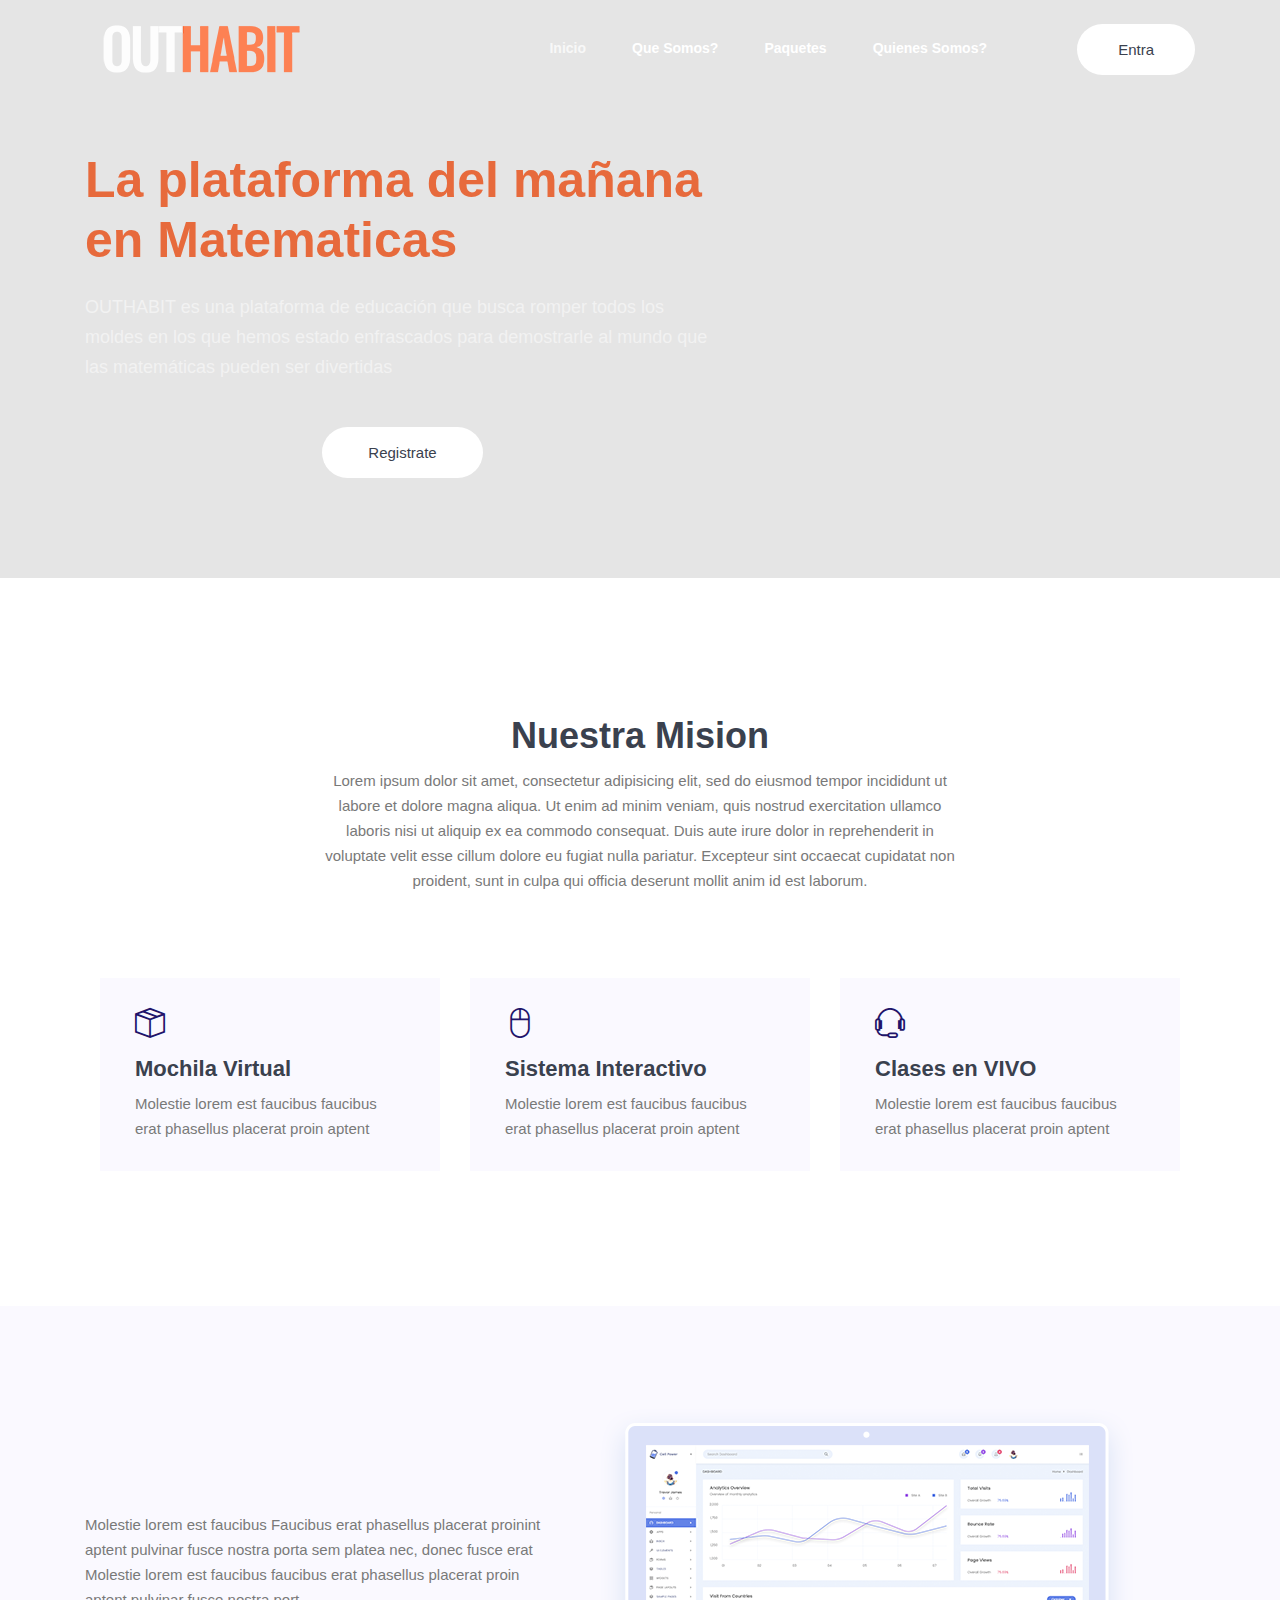
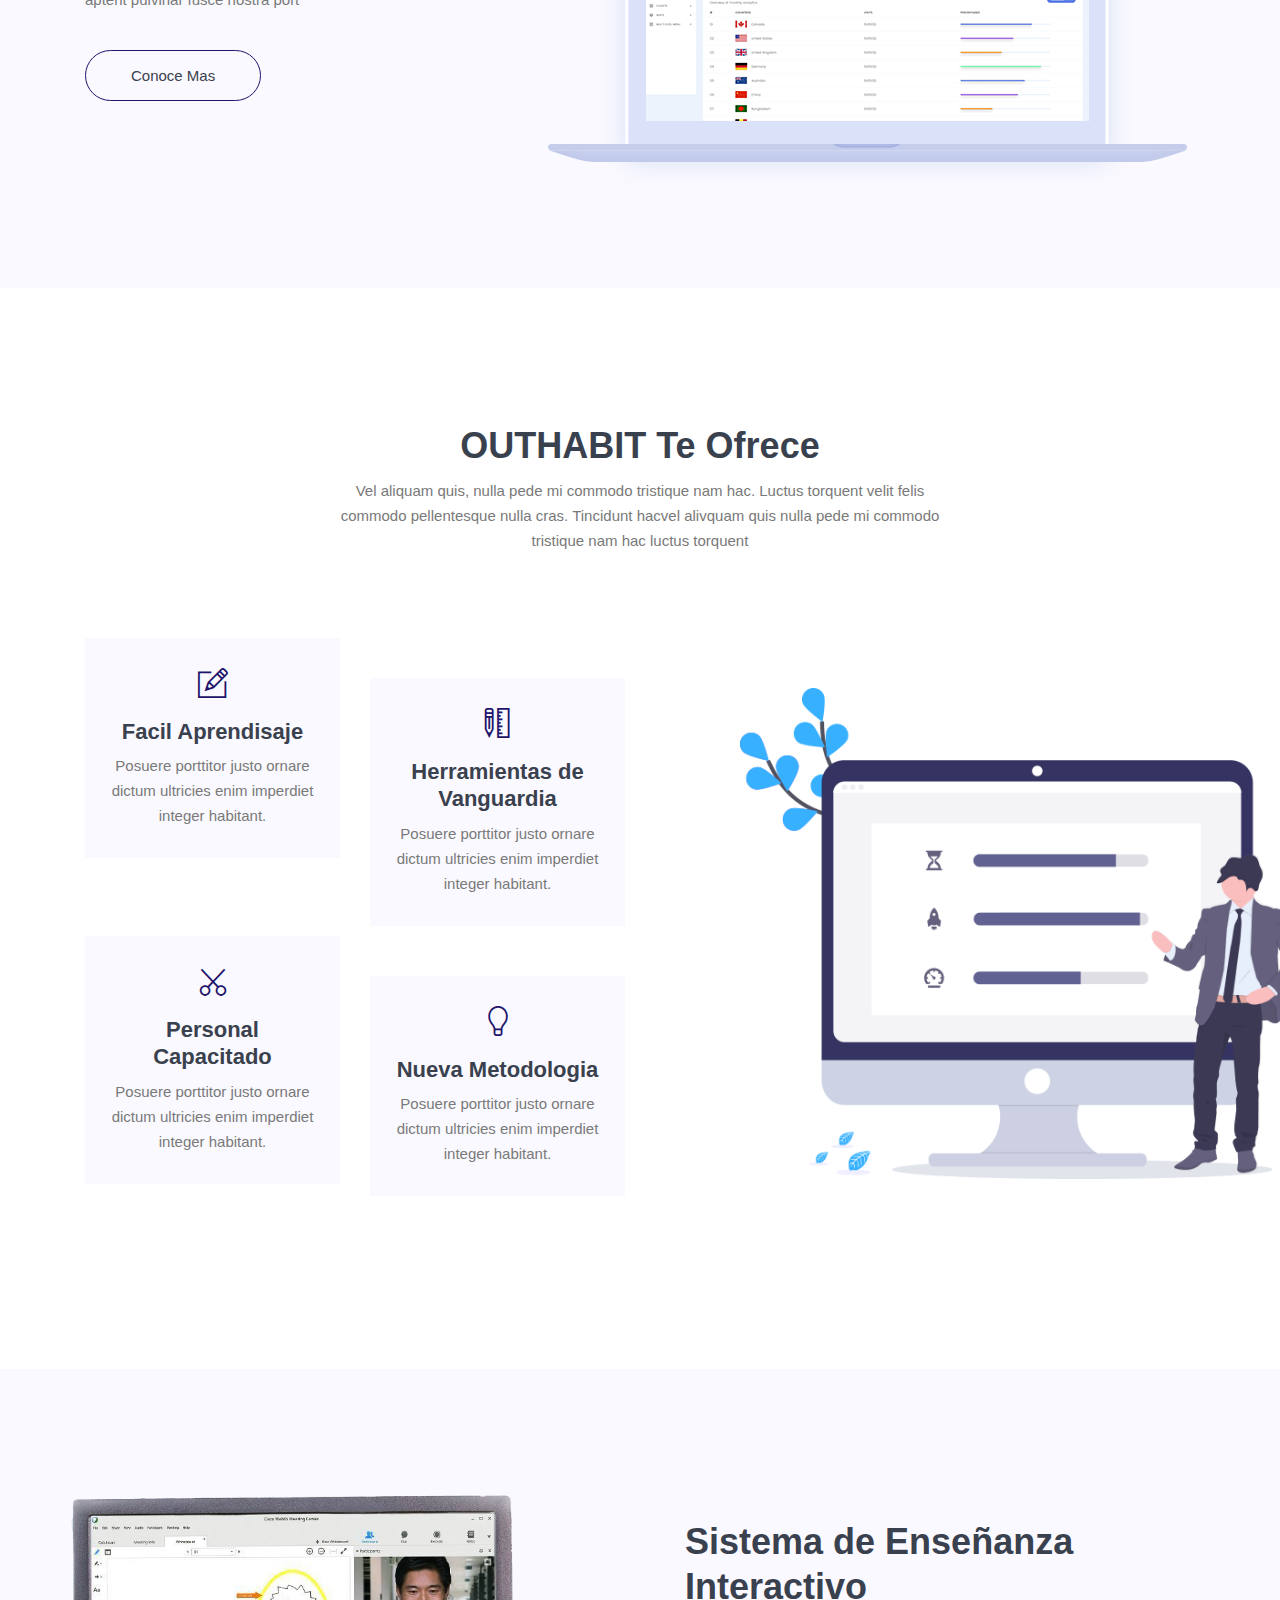
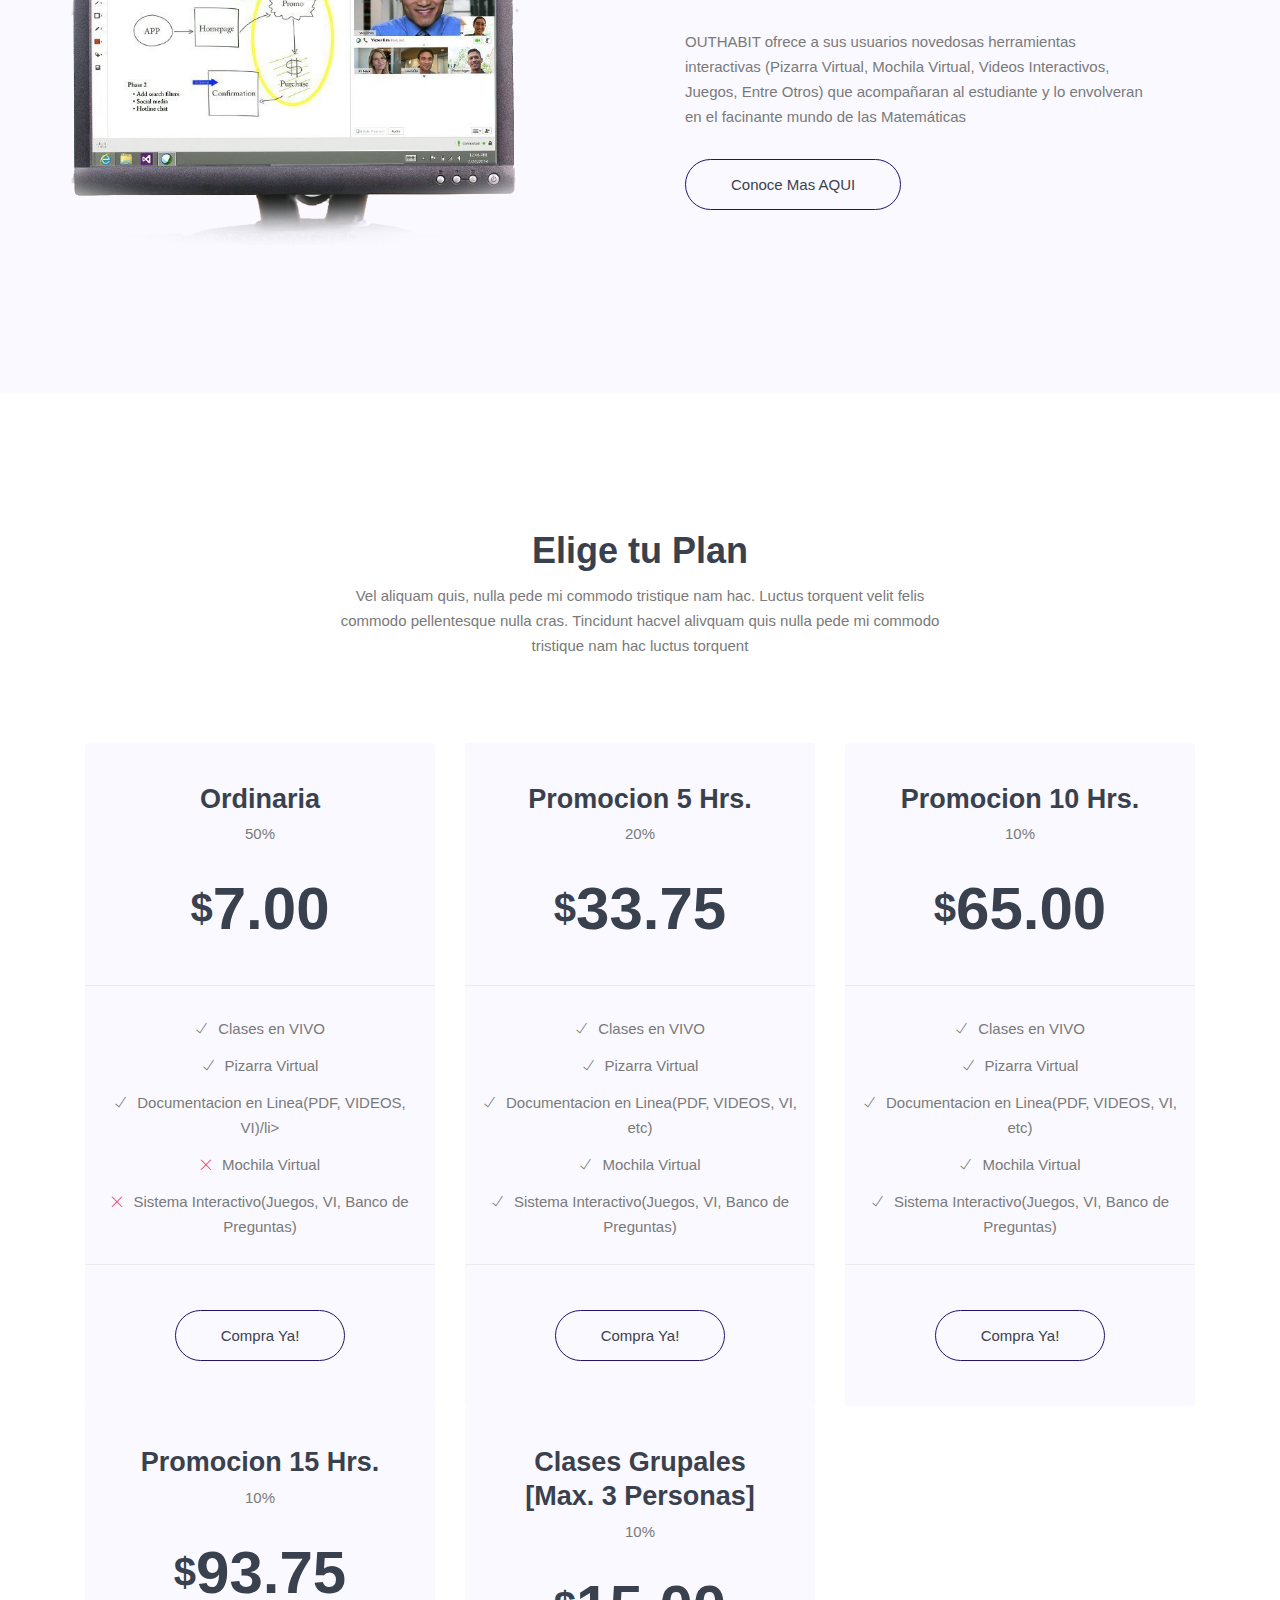
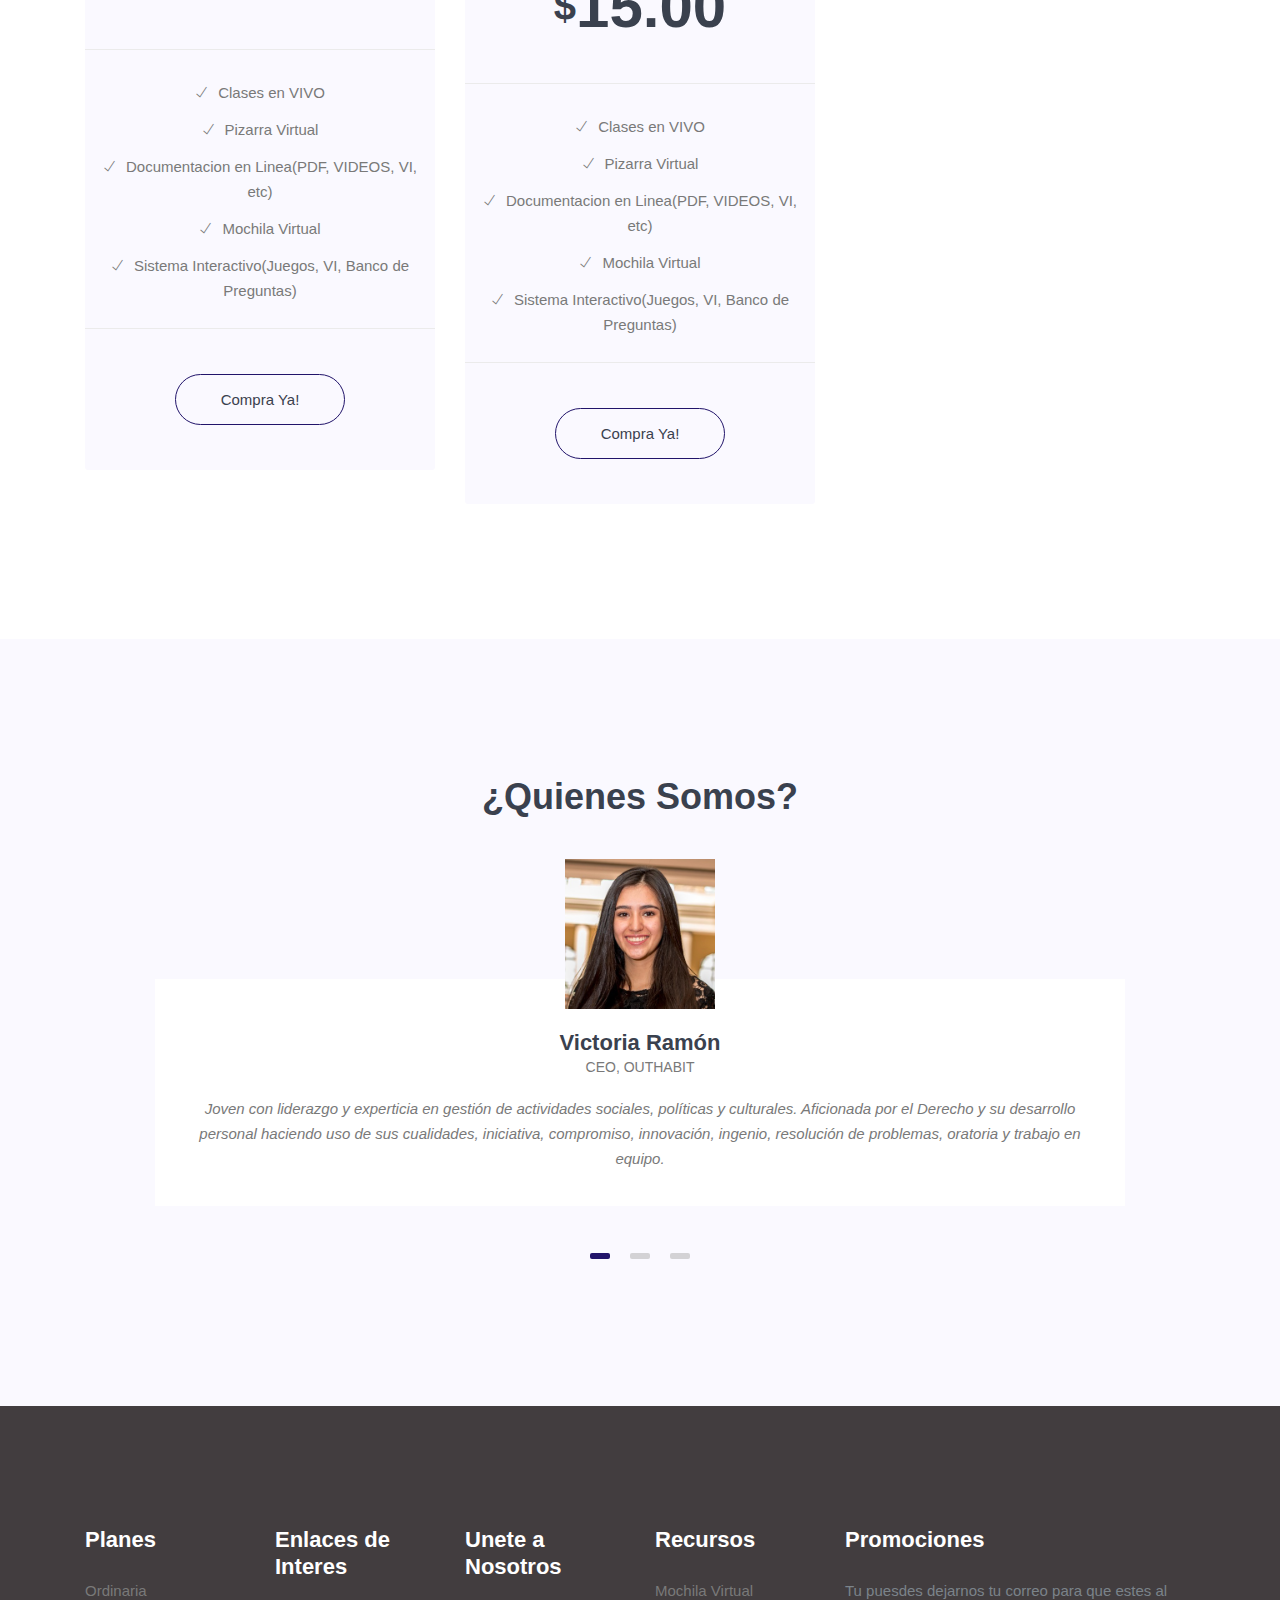
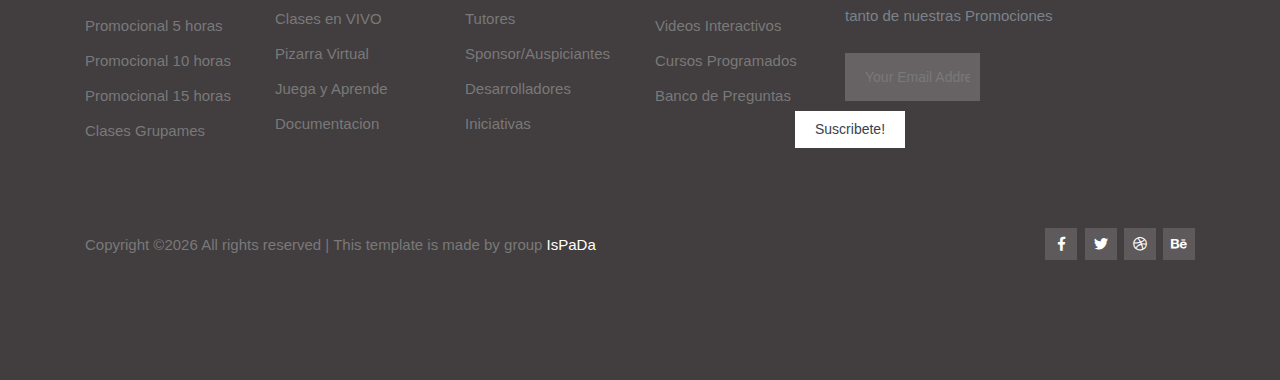
==== index.html @ 20307d59 "Corrigiento enlazes HEADER" ====
<!DOCTYPE html>
<html lang="es-ES">
<head>
  <meta charset="UTF-8">
  <meta name="viewport" content="width=device-width, initial-scale=1.0">
  <meta http-equiv="X-UA-Compatible" content="ie=edge">
  <title>OUTHABIT</title>
	<link rel="icon" href="img\app_OUTHABIT.png" type="image/png">
  <link rel="stylesheet" href="vendors/bootstrap/bootstrap.min.css">
  <link rel="stylesheet" href="vendors/fontawesome/css/all.min.css">
  <link rel="stylesheet" href="vendors/themify-icons/themify-icons.css">
  <link rel="stylesheet" href="vendors/linericon/style.css">
  <link rel="stylesheet" href="vendors/owl-carousel/owl.theme.default.min.css">
  <link rel="stylesheet" href="vendors/owl-carousel/owl.carousel.min.css">

  <link rel="stylesheet" href="css/style.css">
  <link rel="stylesheet" href="css/myStyle.css">
</head>
<body>
  <!--================Header Menu Area =================-->
  <header class="header_area">
    <div class="main_menu">
      <nav class="navbar navbar-expand-lg navbar-light">
        <div class="container box_1620">
          <!-- Brand and toggle get grouped for better mobile display -->
          <a class="navbar-brand logo_h" href="index.html"><img src="img\outhabit nombre_OUTHABIT.png" alt=""></a>
          <button class="navbar-toggler" type="button" data-toggle="collapse" data-target="#navbarSupportedContent" aria-controls="navbarSupportedContent" aria-expanded="false" aria-label="Toggle navigation">
            <span class="icon-bar"></span>
            <span class="icon-bar"></span>
            <span class="icon-bar"></span>
          </button>
          <!-- Collect the nav links, forms, and other content for toggling -->
          <div class="collapse navbar-collapse offset" id="navbarSupportedContent">
            <ul class="nav navbar-nav menu_nav justify-content-end">
              <li class="nav-item active"><a class="nav-link" href="index.html">Inicio</a></li>
              <li class="nav-item"><a class="nav-link" href="about.html">Que Somos?</a></li>
              <li class="nav-item"><a class="nav-link" href="pricing.html">Paquetes</a>
              <li class="nav-item"><a class="nav-link" href="contact.html">Quienes Somos?</a></li>
            </ul>

            <ul class="navbar-right">
              <li class="nav-item">
                <button type="button" class="button button-header bg" data-toggle="modal" data-target="#subscribeModal">Entra</button>
              </li>
            </ul>
          </div>
        </div>
      </nav>
    </div>
  </header>

  <!--================Header Menu Area =================-->


  <main class="side-main">
    <!--================ Hero sm Banner start =================-->
    <section class="hero-banner mb-30px">
      <div class="container">
        <div class="row">
          <div class="col-lg-7">
            <div class="hero-banner__content">
              <h1>La plataforma del mañana en Matematicas</h1>
              <p>OUTHABIT es una plataforma de educación que busca romper todos los moldes en los que hemos estado enfrascados para demostrarle al mundo que las matemáticas pueden ser divertidas</p>
              <a class="button bg" href="#">Registrate</a>
            </div>
          </div>
          <div class="col-lg-5 pt-5">
            <!--
              <div class="hero-banner__img">
              <img class="img-fluid" src="img/banner/hero-banner.png" alt="">
            -->
            </div>

          </div>
        </div>
      </div>
    </section>
    <!--================ Hero sm Banner end =================-->

    <!--================ Feature section start =================-->
    <article>
    <section class="section-margin">
      <div class="container">
        <div class="section-intro pb-85px text-center">
          <h2 class="section-intro__title">Nuestra Mision</h2>
          <p class="section-intro__subtitle">Lorem ipsum dolor sit amet, consectetur adipisicing elit, sed do eiusmod tempor incididunt ut labore et dolore magna aliqua. Ut enim ad minim veniam, quis nostrud exercitation ullamco laboris nisi ut aliquip ex ea commodo consequat. Duis aute irure dolor in reprehenderit in voluptate velit esse cillum dolore eu fugiat nulla pariatur. Excepteur sint occaecat cupidatat non proident, sunt in culpa qui officia deserunt mollit anim id est laborum.</p>
        </div>

        <div class="container">
          <div class="row">
            <div class="col-lg-4">
              <div class="card card-feature text-center text-lg-left mb-4 mb-lg-0">
                <span class="card-feature__icon">
                  <i class="ti-package"></i>
                </span>
                <h3 class="card-feature__title">Mochila Virtual</h3>
                <p class="card-feature__subtitle">Molestie lorem est faucibus faucibus erat phasellus placerat proin aptent</p>
              </div>
            </div>
            <div class="col-lg-4">
              <div class="card card-feature text-center text-lg-left mb-4 mb-lg-0">
                <span class="card-feature__icon">
                  <i class="ti-mouse-alt"></i>
                </span>
                <h3 class="card-feature__title">Sistema Interactivo</h3>
                <p class="card-feature__subtitle">Molestie lorem est faucibus faucibus erat phasellus placerat proin aptent</p>
              </div>
            </div>
            <div class="col-lg-4">
              <div class="card card-feature text-center text-lg-left mb-4 mb-lg-0">
                <span class="card-feature__icon">
                  <i class="ti-headphone-alt"></i>
                </span>
                <h3 class="card-feature__title">Clases en VIVO</h3>
                <p class="card-feature__subtitle">Molestie lorem est faucibus faucibus erat phasellus placerat proin aptent</p>
              </div>
            </div>
          </div>
        </div>
      </div>
    </section>
  </article>
    <!--================ Feature section end =================-->

    <!--================ about section start =================-->
    <section class="section-padding--small bg-magnolia">
      <div class="container">
        <div class="row no-gutters align-items-center">
          <div class="col-md-5 mb-5 mb-md-0">
            <div class="about__content">
              <h2></h2>
              <p>Molestie lorem est faucibus Faucibus erat phasellus placerat proinint aptent pulvinar fusce nostra porta sem platea nec, donec fusce erat Molestie lorem est faucibus faucibus erat phasellus placerat proin aptent pulvinar fusce nostra port</p>
              <a class="button button-light" href="#">Conoce Mas</a>
            </div>
          </div>
          <div class="col-md-7">
            <div class="about__img">
              <img class="img-fluid" src="img/home/about.png" alt="">
            </div>
          </div>
        </div>
      </div>
    </section>
    <!--================ about section end =================-->

    <!--================ Offer section start =================-->
    <section class="section-margin">
      <div class="container">
        <div class="section-intro pb-85px text-center">
          <h2 class="section-intro__title">OUTHABIT Te Ofrece</h2>
          <p class="section-intro__subtitle">Vel aliquam quis, nulla pede mi commodo tristique nam hac. Luctus torquent velit felis commodo pellentesque nulla cras. Tincidunt hacvel alivquam quis nulla pede mi commodo tristique nam hac  luctus torquent</p>
        </div>

        <div class="row">
          <div class="col-lg-6">

            <div class="row offer-single-wrapper">
              <div class="col-lg-6 offer-single">
                <div class="card offer-single__content text-center">
                  <span class="offer-single__icon">
                    <i class="ti-pencil-alt"></i>
                  </span>
                  <h4>Facil Aprendisaje</h4>
                  <p>Posuere porttitor justo ornare dictum ultricies enim imperdiet integer habitant.</p>
                </div>
              </div>

              <div class="col-lg-6 offer-single">
                <div class="card offer-single__content text-center">
                  <span class="offer-single__icon">
                    <i class="ti-ruler-pencil"></i>
                  </span>
                  <h4>Herramientas de Vanguardia</h4>
                  <p>Posuere porttitor justo ornare dictum ultricies enim imperdiet integer habitant.</p>
                </div>
              </div>
            </div>

            <div class="row offer-single-wrapper">
              <div class="col-lg-6 offer-single">
                <div class="card offer-single__content text-center">
                  <span class="offer-single__icon">
                    <i class="ti-cut"></i>
                  </span>
                  <h4>Personal Capacitado</h4>
                  <p>Posuere porttitor justo ornare dictum ultricies enim imperdiet integer habitant.</p>
                </div>
              </div>

              <div class="col-lg-6 offer-single">
                <div class="card offer-single__content text-center">
                  <span class="offer-single__icon">
                    <i class="ti-light-bulb"></i>
                  </span>
                  <h4>Nueva Metodologia</h4>
                  <p>Posuere porttitor justo ornare dictum ultricies enim imperdiet integer habitant.</p>
                </div>
              </div>
            </div>

          </div>
          <div class="col-lg-6">
            <div class="offer-single__img">
              <img class="img-fluid" src="img/home/offer.png" alt="">
            </div>
          </div>
        </div>
      </div>
    </section>
    <!--================ Offer section end =================-->

    <!--================ Solution section start =================-->
    <section class="section-padding--small bg-magnolia">
      <div class="container">
        <div class="row align-items-center pt-xl-3 pb-xl-5">
          <div class="col-lg-6">
            <div class="solution__img text-center text-lg-left mb-4 mb-lg-0">
              <img class="img-fluid" src="img/home/solution1.png" alt="">
            </div>
          </div>
          <div class="col-lg-6">
            <div class="solution__content">
              <h2>Sistema de Enseñanza Interactivo</h2>
              <p>OUTHABIT ofrece a sus usuarios novedosas herramientas interactivas (Pizarra Virtual, Mochila Virtual, Videos Interactivos, Juegos, Entre Otros) que acompañaran al estudiante y lo envolveran en el facinante mundo de las Matemáticas</p>
              <a class="button button-light" href="#">Conoce Mas AQUI</a>
            </div>
          </div>
        </div>
      </div>
    </section>
    <!--================ Solution section end =================-->

    <!--================ Pricing section start =================-->
    <section class="section-margin">
      <div class="container">
        <div class="section-intro pb-85px text-center">
          <h2 class="section-intro__title">Elige tu Plan</h2>
          <p class="section-intro__subtitle">Vel aliquam quis, nulla pede mi commodo tristique nam hac. Luctus torquent velit felis commodo pellentesque nulla cras. Tincidunt hacvel alivquam quis nulla pede mi commodo tristique nam hac  luctus torquent</p>
        </div>


        <div class="row">
          <!--PAQUETE 1-->
          <div class="col-md-6 col-lg-4 mb-4 mb-lg-0">
            <div class="card text-center card-pricing">
              <div class="card-pricing__header">
                <h4>Ordinaria</h4>
                <p>50%</p>
                <h1 class="card-pricing__price"><span>$</span>7.00</h1>
              </div>
              <ul class="card-pricing__list">
                <li><i class="ti-check"></i>Clases en VIVO</li>
                <li><i class="ti-check"></i>Pizarra Virtual</li>
                <li><i class="ti-check"></i>Documentacion en Linea(PDF, VIDEOS, VI)/li>
                <li class="unvalid"><i class="ti-close"></i>Mochila Virtual</li>
                <li class="unvalid"><i class="ti-close"></i>Sistema Interactivo(Juegos, VI, Banco de Preguntas)</li>
              </ul>
              <div class="card-pricing__footer">
                <button class="button button-light">Compra Ya!</button>
              </div>
            </div>
          </div>
          <!--PAQUETE 2-->
          <div class="col-md-6 col-lg-4 mb-4 mb-lg-0">
            <div class="card text-center card-pricing">
              <div class="card-pricing__header">
                <h4>Promocion 5 Hrs.</h4>
                <p>20%</p>
                <h1 class="card-pricing__price"><span>$</span>33.75</h1>
              </div>
              <ul class="card-pricing__list">
                <li><i class="ti-check"></i>Clases en VIVO</li>
                <li><i class="ti-check"></i>Pizarra Virtual</li>
                <li><i class="ti-check"></i>Documentacion en Linea(PDF, VIDEOS, VI, etc)</li>
                <li><i class="ti-check"></i>Mochila Virtual</li>
                <li><i class="ti-check"></i>Sistema Interactivo(Juegos, VI, Banco de Preguntas)</li>
              </ul>
              <div class="card-pricing__footer">
                <button class="button button-light">Compra Ya!</button>
              </div>
            </div>
          </div>
          <!--PAQUETE 3-->
          <div class="col-md-6 col-lg-4 mb-4 mb-lg-0">
            <div class="card text-center card-pricing">
              <div class="card-pricing__header">
                <h4>Promocion 10 Hrs.</h4>
                <p>10%</p>
                <h1 class="card-pricing__price"><span>$</span>65.00</h1>
              </div>
              <ul class="card-pricing__list">
                <li><i class="ti-check"></i>Clases en VIVO</li>
                <li><i class="ti-check"></i>Pizarra Virtual</li>
                <li><i class="ti-check"></i>Documentacion en Linea(PDF, VIDEOS, VI, etc)</li>
                <li><i class="ti-check"></i>Mochila Virtual</li>
                <li><i class="ti-check"></i>Sistema Interactivo(Juegos, VI, Banco de Preguntas)</li>
              </ul>
              <div class="card-pricing__footer">
                <button class="button button-light">Compra Ya!</button>
              </div>
            </div>
          </div>
          <!--PAQUETE 4-->
            <div class="col-md-6 col-lg-4 mb-4 mb-lg-0">
              <div class="card text-center card-pricing">
                <div class="card-pricing__header">
                  <h4>Promocion 15 Hrs.</h4>
                  <p>10%</p>
                  <h1 class="card-pricing__price"><span>$</span>93.75</h1>
                </div>
                <ul class="card-pricing__list">
                  <li><i class="ti-check"></i>Clases en VIVO</li>
                  <li><i class="ti-check"></i>Pizarra Virtual</li>
                  <li><i class="ti-check"></i>Documentacion en Linea(PDF, VIDEOS, VI, etc)</li>
                  <li><i class="ti-check"></i>Mochila Virtual</li>
                  <li><i class="ti-check"></i>Sistema Interactivo(Juegos, VI, Banco de Preguntas)</li>
                </ul>
                <div class="card-pricing__footer">
                  <button class="button button-light">Compra Ya!</button>
                </div>
              </div>
            </div>
            <!--PAQUETE 5-->
            <div class="col-md-6 col-lg-4 mb-4 mb-lg-0">
              <div class="card text-center card-pricing">
                <div class="card-pricing__header">
                  <h4>Clases Grupales<br>[Max. 3 Personas]</h4>
                  <p>10%</p>
                  <h1 class="card-pricing__price"><span>$</span>15.00</h1>
                </div>
                <ul class="card-pricing__list">
                  <li><i class="ti-check"></i>Clases en VIVO</li>
                  <li><i class="ti-check"></i>Pizarra Virtual</li>
                  <li><i class="ti-check"></i>Documentacion en Linea(PDF, VIDEOS, VI, etc)</li>
                  <li><i class="ti-check"></i>Mochila Virtual</li>
                  <li><i class="ti-check"></i>Sistema Interactivo(Juegos, VI, Banco de Preguntas)</li>
                </ul>
                <div class="card-pricing__footer">
                  <button class="button button-light">Compra Ya!</button>
                </div>
              </div>
            </div>
          </div>
        </div>
    </section>
    <!--================ Pricing section end =================-->

    <!--================ Testimonial section start =================-->
    <section class="section-padding bg-magnolia">
      <div class="section text-center">
          <h2 class="section-intro__title">¿Quienes Somos?</h2>
        </div>

        <div class="owl-carousel owl-theme testimonial">
          <!--MIEMBRO 1-->
          <div class="testimonial__item text-center">
            <div class="testimonial__img">
              <img src="img\testimonial\Miembro (3).jpg" alt="">
            </div>
            <div class="testimonial__content">
              <h3>Victoria Ramón</h3>
              <p>CEO, OUTHABIT</p>
              <p class="testimonial__i">Joven con liderazgo y experticia en gestión de actividades sociales, políticas y culturales. Aficionada por el Derecho y su desarrollo personal haciendo uso de sus cualidades, iniciativa, compromiso, innovación, ingenio, resolución de problemas, oratoria y trabajo en equipo.</p>
            </div>
          </div>
          <!--MIEMBRO 2-->
          <div class="testimonial__item text-center">
            <div class="testimonial__img">
              <img src="img\testimonial\Miembro (1).jpg" alt="">
            </div>
            <div class="testimonial__content">
              <h3>Gabriela Paz</h3>
              <p>COO, OUTHABIT</p>
              <p class="testimonial__i">Generadora de cambio desde el ámbito del derecho y el emprendimiento social, con una amplia formación y desarrollo de habilidades como: responsabilidad, creatividad, orden, perseverancia, compromiso, expresión oral, trabajo en equipo y dinamismo</p>
            </div>
          </div>
          <!--MIEMBRO 3-->
          <div class="testimonial__item text-center">
            <div class="testimonial__img">
              <img src="img\testimonial\Miembro (2).jpg" alt="">
            </div>
            <div class="testimonial__content">
              <h3>Dasna Cueva</h3>
              <p>CMO, OUTHABIT</p>
              <p class="testimonial__i">Agente de innovación social y cultural con una amplia visión hacia el empoderamiento de los jóvenes emprendedores a través de la ejecución de sus ideas. Se proyecta hacia el entorno del Derecho desarrollando aptitudes como: determinación, creatividad, imaginación, diseño, trabajo colaborativo, organización y planificación. </p>
            </div>
          </div>
        </div>
      </div>
    </section>
    <!--================ Testimonial section end =================-->


    <!--================ Start Clients Logo Area =================-->
    <!--
    <section class="clients_logo_area section-padding">
      <div class="container">
        <div class="clients_slider owl-carousel">
          <div class="item">
            <img src="img/clients-logo/c-logo-1.png" alt="">
          </div>
          <div class="item">
            <img src="img/clients-logo/c-logo-2.png" alt="">
          </div>
          <div class="item">
            <img src="img/clients-logo/c-logo-3.png" alt="">
          </div>
          <div class="item">
            <img src="img/clients-logo/c-logo-4.png" alt="">
          </div>
          <div class="item">
            <img src="img/clients-logo/c-logo-5.png" alt="">
          </div>
        </div>
      </div>
    </section>
    <!--================ End Clients Logo Area =================-->


  <!-- ================ start footer Area ================= -->
  <footer class="footer-area section-gap">
		<div class="container">
			<div class="row">
        <!--Columna 1-->
				<div class="col-xl-2 col-sm-6 mb-4 mb-xl-0 single-footer-widget">
					<h4>Planes</h4>
					<ul>
						<li><a href="#">Ordinaria</a></li>
						<li><a href="#">Promocional 5 horas</a></li>
						<li><a href="#">Promocional 10 horas</a></li>
						<li><a href="#">Promocional 15 horas</a></li>
            <li><a href="#">Clases Grupames</a></li>
					</ul>
				</div>
        <!--Columna 2-->
				<div class="col-xl-2 col-sm-6 mb-4 mb-xl-0 single-footer-widget">
					<h4>Enlaces de Interes</h4>
					<ul>
						<li><a href="#">Clases en VIVO</a></li>
						<li><a href="#">Pizarra Virtual</a></li>
						<li><a href="#">Juega y Aprende</a></li>
						<li><a href="#">Documentacion</a></li>
					</ul>
				</div>
        <!--Columna 3-->
				<div class="col-xl-2 col-sm-6 mb-4 mb-xl-0 single-footer-widget">
					<h4>Unete a Nosotros</h4>
					<ul>
						<li><a href="#">Tutores</a></li>
						<li><a href="#">Sponsor/Auspiciantes</a></li>
						<li><a href="#">Desarrolladores</a></li>
						<li><a href="#">Iniciativas</a></li>
					</ul>
				</div>
        <!--Columna 4-->
				<div class="col-xl-2 col-sm-6 mb-4 mb-xl-0 single-footer-widget">
					<h4>Recursos</h4>
					<ul>
						<li><a href="#">Mochila Virtual</a></li>
						<li><a href="#">Videos Interactivos</a></li>
						<li><a href="#">Cursos Programados</a></li>
						<li><a href="#">Banco de Preguntas</a></li>
					</ul>
				</div>
        <!--Columna 5-->
        <div class="col-xl-4 col-md-8 mb-4 mb-xl-0 single-footer-widget">
          <h4>Promociones</h4>
          <p>Tu puesdes dejarnos tu correo para que estes al tanto de nuestras Promociones</p>
          <div class="form-wrap" id="mc_embed_signup">
            <form target="_blank" action="https://spondonit.us12.list-manage.com/subscribe/post?u=1462626880ade1ac87bd9c93a&amp;id=92a4423d01"
             method="get" class="form-inline">
             <ul><style>li{}</style>
               <li><input class="form-control" name="EMAIL" placeholder="Your Email Address" onfocus="this.placeholder = ''" onblur="this.placeholder = 'Your Email Address '"
                required="" type="email"></li>
               <li><button class="click-btn btn btn-default">Suscribete!</button></li>
             </ul>
              <div style="position: absolute; left: -5000px;">
                <input name="b_36c4fd991d266f23781ded980_aefe40901a" tabindex="-1" value="" type="text">
              </div>

              <div class="info"></div>
            </form>
          </div>
        </div>
			</div>
      <!--row-->
			<div class="footer-bottom row align-items-center text-center text-lg-left">
				<p class="footer-text m-0 col-lg-8 col-md-12"><!-- Link back to Colorlib can't be removed. Template is licensed under CC BY 3.0. -->
Copyright &copy;<script>document.write(new Date().getFullYear());</script> All rights reserved | This template is made by group <a href="#" target="_blank">IsPaDa</a>
<!-- Link back to Colorlib can't be removed. Template is licensed under CC BY 3.0. --></p>
				<div class="col-lg-4 col-md-12 text-center text-lg-right footer-social">
					<a href="#"><i class="fab fa-facebook-f"></i></a>
					<a href="#"><i class="fab fa-twitter"></i></a>
					<a href="#"><i class="fab fa-dribbble"></i></a>
					<a href="#"><i class="fab fa-behance"></i></a>
				</div>
			</div>
		</div>
	</footer>
  <!-- ================ End footer Area ================= -->

  <!--ALERT DIALOG -->
      <div class="modal fade" id="subscribeModal" tabindex="-1" role="dialog" aria-labelledby="subscribeModalLabel" aria-hidden="true">
        <div class="modal-dialog" role="document">
          <div class="modal-content">
            <div class="modal-header">
              <h5 class="modal-title" id="subscribeModalLabel">Entra</h5>
              <button type="button" class="close" data-dismiss="modal" aria-label="Close">
                <span aria-hidden="true">&times;</span>
              </button>
            </div>
            <div class="modal-body">
              <form>
                <div class="form-group">
                  <label for="recipient-name" class="form-control-label">Usuario</label>
                  <input type="text" class="form-control" id="recipient-name" placeholder="your-name@example.com"><br>
                  <label for="recipient-name" class="form-control-label">Contraseña</label>
                  <input type="text" class="form-control" id="recipient-name" placeholder="Contraseña">
                </div>
              </form>
            </div>
            <div class="modal-footer">
              <button type="button" class="btn btn-default">Registrate</button>
              <button type="button" class="btn btn-default">Ingresa</button>
            </div>
          </div>
        </div>
    </div>
  <!-- -->

  <script src="vendors/jquery/jquery-3.2.1.min.js"></script>
  <script src="vendors/bootstrap/bootstrap.bundle.min.js"></script>
  <script src="vendors/owl-carousel/owl.carousel.min.js"></script>
  <script src="js/jquery.ajaxchimp.min.js"></script>
  <script src="js/mail-script.js"></script>
  <script src="js/main.js"></script>
</body>
</html>
---- vendors/fontawesome/css/all.min.css ----
.fa,.fab,.fal,.far,.fas{-moz-osx-font-smoothing:grayscale;-webkit-font-smoothing:antialiased;display:inline-block;font-style:normal;font-variant:normal;text-rendering:auto;line-height:1}.fa-lg{font-size:1.33333em;line-height:.75em;vertical-align:-.0667em}.fa-xs{font-size:.75em}.fa-sm{font-size:.875em}.fa-1x{font-size:1em}.fa-2x{font-size:2em}.fa-3x{font-size:3em}.fa-4x{font-size:4em}.fa-5x{font-size:5em}.fa-6x{font-size:6em}.fa-7x{font-size:7em}.fa-8x{font-size:8em}.fa-9x{font-size:9em}.fa-10x{font-size:10em}.fa-fw{text-align:center;width:1.25em}.fa-ul{list-style-type:none;margin-left:2.5em;padding-left:0}.fa-ul>li{position:relative}.fa-li{left:-2em;position:absolute;text-align:center;width:2em;line-height:inherit}.fa-border{border:.08em solid #eee;border-radius:.1em;padding:.2em .25em .15em}.fa-pull-left{float:left}.fa-pull-right{float:right}.fa.fa-pull-left,.fab.fa-pull-left,.fal.fa-pull-left,.far.fa-pull-left,.fas.fa-pull-left{margin-right:.3em}.fa.fa-pull-right,.fab.fa-pull-right,.fal.fa-pull-right,.far.fa-pull-right,.fas.fa-pull-right{margin-left:.3em}.fa-spin{animation:fa-spin 2s infinite linear}.fa-pulse{animation:fa-spin 1s infinite steps(8)}@keyframes fa-spin{0%{transform:rotate(0deg)}to{transform:rotate(1turn)}}.fa-rotate-90{-ms-filter:"progid:DXImageTransform.Microsoft.BasicImage(rotation=1)";transform:rotate(90deg)}.fa-rotate-180{-ms-filter:"progid:DXImageTransform.Microsoft.BasicImage(rotation=2)";transform:rotate(180deg)}.fa-rotate-270{-ms-filter:"progid:DXImageTransform.Microsoft.BasicImage(rotation=3)";transform:rotate(270deg)}.fa-flip-horizontal{-ms-filter:"progid:DXImageTransform.Microsoft.BasicImage(rotation=0, mirror=1)";transform:scaleX(-1)}.fa-flip-vertical{transform:scaleY(-1)}.fa-flip-horizontal.fa-flip-vertical,.fa-flip-vertical{-ms-filter:"progid:DXImageTransform.Microsoft.BasicImage(rotation=2, mirror=1)"}.fa-flip-horizontal.fa-flip-vertical{transform:scale(-1)}:root .fa-flip-horizontal,:root .fa-flip-vertical,:root .fa-rotate-90,:root .fa-rotate-180,:root .fa-rotate-270{filter:none}.fa-stack{display:inline-block;height:2em;line-height:2em;position:relative;vertical-align:middle;width:2.5em}.fa-stack-1x,.fa-stack-2x{left:0;position:absolute;text-align:center;width:100%}.fa-stack-1x{line-height:inherit}.fa-stack-2x{font-size:2em}.fa-inverse{color:#fff}.fa-500px:before{content:"\f26e"}.fa-accessible-icon:before{content:"\f368"}.fa-accusoft:before{content:"\f369"}.fa-acquisitions-incorporated:before{content:"\f6af"}.fa-ad:before{content:"\f641"}.fa-address-book:before{content:"\f2b9"}.fa-address-card:before{content:"\f2bb"}.fa-adjust:before{content:"\f042"}.fa-adn:before{content:"\f170"}.fa-adobe:before{content:"\f778"}.fa-adversal:before{content:"\f36a"}.fa-affiliatetheme:before{content:"\f36b"}.fa-air-freshener:before{content:"\f5d0"}.fa-algolia:before{content:"\f36c"}.fa-align-center:before{content:"\f037"}.fa-align-justify:before{content:"\f039"}.fa-align-left:before{content:"\f036"}.fa-align-right:before{content:"\f038"}.fa-alipay:before{content:"\f642"}.fa-allergies:before{content:"\f461"}.fa-amazon:before{content:"\f270"}.fa-amazon-pay:before{content:"\f42c"}.fa-ambulance:before{content:"\f0f9"}.fa-american-sign-language-interpreting:before{content:"\f2a3"}.fa-amilia:before{content:"\f36d"}.fa-anchor:before{content:"\f13d"}.fa-android:before{content:"\f17b"}.fa-angellist:before{content:"\f209"}.fa-angle-double-down:before{content:"\f103"}.fa-angle-double-left:before{content:"\f100"}.fa-angle-double-right:before{content:"\f101"}.fa-angle-double-up:before{content:"\f102"}.fa-angle-down:before{content:"\f107"}.fa-angle-left:before{content:"\f104"}.fa-angle-right:before{content:"\f105"}.fa-angle-up:before{content:"\f106"}.fa-angry:before{content:"\f556"}.fa-angrycreative:before{content:"\f36e"}.fa-angular:before{content:"\f420"}.fa-ankh:before{content:"\f644"}.fa-app-store:before{content:"\f36f"}.fa-app-store-ios:before{content:"\f370"}.fa-apper:before{content:"\f371"}.fa-apple:before{content:"\f179"}.fa-apple-alt:before{content:"\f5d1"}.fa-apple-pay:before{content:"\f415"}.fa-archive:before{content:"\f187"}.fa-archway:before{content:"\f557"}.fa-arrow-alt-circle-down:before{content:"\f358"}.fa-arrow-alt-circle-left:before{content:"\f359"}.fa-arrow-alt-circle-right:before{content:"\f35a"}.fa-arrow-alt-circle-up:before{content:"\f35b"}.fa-arrow-circle-down:before{content:"\f0ab"}.fa-arrow-circle-left:before{content:"\f0a8"}.fa-arrow-circle-right:before{content:"\f0a9"}.fa-arrow-circle-up:before{content:"\f0aa"}.fa-arrow-down:before{content:"\f063"}.fa-arrow-left:before{content:"\f060"}.fa-arrow-right:before{content:"\f061"}.fa-arrow-up:before{content:"\f062"}.fa-arrows-alt:before{content:"\f0b2"}.fa-arrows-alt-h:before{content:"\f337"}.fa-arrows-alt-v:before{content:"\f338"}.fa-artstation:before{content:"\f77a"}.fa-assistive-listening-systems:before{content:"\f2a2"}.fa-asterisk:before{content:"\f069"}.fa-asymmetrik:before{content:"\f372"}.fa-at:before{content:"\f1fa"}.fa-atlas:before{content:"\f558"}.fa-atlassian:before{content:"\f77b"}.fa-atom:before{content:"\f5d2"}.fa-audible:before{content:"\f373"}.fa-audio-description:before{content:"\f29e"}.fa-autoprefixer:before{content:"\f41c"}.fa-avianex:before{content:"\f374"}.fa-aviato:before{content:"\f421"}.fa-award:before{content:"\f559"}.fa-aws:before{content:"\f375"}.fa-baby:before{content:"\f77c"}.fa-baby-carriage:before{content:"\f77d"}.fa-backspace:before{content:"\f55a"}.fa-backward:before{content:"\f04a"}.fa-balance-scale:before{content:"\f24e"}.fa-ban:before{content:"\f05e"}.fa-band-aid:before{content:"\f462"}.fa-bandcamp:before{content:"\f2d5"}.fa-barcode:before{content:"\f02a"}.fa-bars:before{content:"\f0c9"}.fa-baseball-ball:before{content:"\f433"}.fa-basketball-ball:before{content:"\f434"}.fa-bath:before{content:"\f2cd"}.fa-battery-empty:before{content:"\f244"}.fa-battery-full:before{content:"\f240"}.fa-battery-half:before{content:"\f242"}.fa-battery-quarter:before{content:"\f243"}.fa-battery-three-quarters:before{content:"\f241"}.fa-bed:before{content:"\f236"}.fa-beer:before{content:"\f0fc"}.fa-behance:before{content:"\f1b4"}.fa-behance-square:before{content:"\f1b5"}.fa-bell:before{content:"\f0f3"}.fa-bell-slash:before{content:"\f1f6"}.fa-bezier-curve:before{content:"\f55b"}.fa-bible:before{content:"\f647"}.fa-bicycle:before{content:"\f206"}.fa-bimobject:before{content:"\f378"}.fa-binoculars:before{content:"\f1e5"}.fa-biohazard:before{content:"\f780"}.fa-birthday-cake:before{content:"\f1fd"}.fa-bitbucket:before{content:"\f171"}.fa-bitcoin:before{content:"\f379"}.fa-bity:before{content:"\f37a"}.fa-black-tie:before{content:"\f27e"}.fa-blackberry:before{content:"\f37b"}.fa-blender:before{content:"\f517"}.fa-blender-phone:before{content:"\f6b6"}.fa-blind:before{content:"\f29d"}.fa-blog:before{content:"\f781"}.fa-blogger:before{content:"\f37c"}.fa-blogger-b:before{content:"\f37d"}.fa-bluetooth:before{content:"\f293"}.fa-bluetooth-b:before{content:"\f294"}.fa-bold:before{content:"\f032"}.fa-bolt:before{content:"\f0e7"}.fa-bomb:before{content:"\f1e2"}.fa-bone:before{content:"\f5d7"}.fa-bong:before{content:"\f55c"}.fa-book:before{content:"\f02d"}.fa-book-dead:before{content:"\f6b7"}.fa-book-open:before{content:"\f518"}.fa-book-reader:before{content:"\f5da"}.fa-bookmark:before{content:"\f02e"}.fa-bowling-ball:before{content:"\f436"}.fa-box:before{content:"\f466"}.fa-box-open:before{content:"\f49e"}.fa-boxes:before{content:"\f468"}.fa-braille:before{content:"\f2a1"}.fa-brain:before{content:"\f5dc"}.fa-briefcase:before{content:"\f0b1"}.fa-briefcase-medical:before{content:"\f469"}.fa-broadcast-tower:before{content:"\f519"}.fa-broom:before{content:"\f51a"}.fa-brush:before{content:"\f55d"}.fa-btc:before{content:"\f15a"}.fa-bug:before{content:"\f188"}.fa-building:before{content:"\f1ad"}.fa-bullhorn:before{content:"\f0a1"}.fa-bullseye:before{content:"\f140"}.fa-burn:before{content:"\f46a"}.fa-buromobelexperte:before{content:"\f37f"}.fa-bus:before{content:"\f207"}.fa-bus-alt:before{content:"\f55e"}.fa-business-time:before{content:"\f64a"}.fa-buysellads:before{content:"\f20d"}.fa-calculator:before{content:"\f1ec"}.fa-calendar:before{content:"\f133"}.fa-calendar-alt:before{content:"\f073"}.fa-calendar-check:before{content:"\f274"}.fa-calendar-day:before{content:"\f783"}.fa-calendar-minus:before{content:"\f272"}.fa-calendar-plus:before{content:"\f271"}.fa-calendar-times:before{content:"\f273"}.fa-calendar-week:before{content:"\f784"}.fa-camera:before{content:"\f030"}.fa-camera-retro:before{content:"\f083"}.fa-campground:before{content:"\f6bb"}.fa-canadian-maple-leaf:before{content:"\f785"}.fa-candy-cane:before{content:"\f786"}.fa-cannabis:before{content:"\f55f"}.fa-capsules:before{content:"\f46b"}.fa-car:before{content:"\f1b9"}.fa-car-alt:before{content:"\f5de"}.fa-car-battery:before{content:"\f5df"}.fa-car-crash:before{content:"\f5e1"}.fa-car-side:before{content:"\f5e4"}.fa-caret-down:before{content:"\f0d7"}.fa-caret-left:before{content:"\f0d9"}.fa-caret-right:before{content:"\f0da"}.fa-caret-square-down:before{content:"\f150"}.fa-caret-square-left:before{content:"\f191"}.fa-caret-square-right:before{content:"\f152"}.fa-caret-square-up:before{content:"\f151"}.fa-caret-up:before{content:"\f0d8"}.fa-carrot:before{content:"\f787"}.fa-cart-arrow-down:before{content:"\f218"}.fa-cart-plus:before{content:"\f217"}.fa-cash-register:before{content:"\f788"}.fa-cat:before{content:"\f6be"}.fa-cc-amazon-pay:before{content:"\f42d"}.fa-cc-amex:before{content:"\f1f3"}.fa-cc-apple-pay:before{content:"\f416"}.fa-cc-diners-club:before{content:"\f24c"}.fa-cc-discover:before{content:"\f1f2"}.fa-cc-jcb:before{content:"\f24b"}.fa-cc-mastercard:before{content:"\f1f1"}.fa-cc-paypal:before{content:"\f1f4"}.fa-cc-stripe:before{content:"\f1f5"}.fa-cc-visa:before{content:"\f1f0"}.fa-centercode:before{content:"\f380"}.fa-centos:before{content:"\f789"}.fa-certificate:before{content:"\f0a3"}.fa-chair:before{content:"\f6c0"}.fa-chalkboard:before{content:"\f51b"}.fa-chalkboard-teacher:before{content:"\f51c"}.fa-charging-station:before{content:"\f5e7"}.fa-chart-area:before{content:"\f1fe"}.fa-chart-bar:before{content:"\f080"}.fa-chart-line:before{content:"\f201"}.fa-chart-pie:before{content:"\f200"}.fa-check:before{content:"\f00c"}.fa-check-circle:before{content:"\f058"}.fa-check-double:before{content:"\f560"}.fa-check-square:before{content:"\f14a"}.fa-chess:before{content:"\f439"}.fa-chess-bishop:before{content:"\f43a"}.fa-chess-board:before{content:"\f43c"}.fa-chess-king:before{content:"\f43f"}.fa-chess-knight:before{content:"\f441"}.fa-chess-pawn:before{content:"\f443"}.fa-chess-queen:before{content:"\f445"}.fa-chess-rook:before{content:"\f447"}.fa-chevron-circle-down:before{content:"\f13a"}.fa-chevron-circle-left:before{content:"\f137"}.fa-chevron-circle-right:before{content:"\f138"}.fa-chevron-circle-up:before{content:"\f139"}.fa-chevron-down:before{content:"\f078"}.fa-chevron-left:before{content:"\f053"}.fa-chevron-right:before{content:"\f054"}.fa-chevron-up:before{content:"\f077"}.fa-child:before{content:"\f1ae"}.fa-chrome:before{content:"\f268"}.fa-church:before{content:"\f51d"}.fa-circle:before{content:"\f111"}.fa-circle-notch:before{content:"\f1ce"}.fa-city:before{content:"\f64f"}.fa-clipboard:before{content:"\f328"}.fa-clipboard-check:before{content:"\f46c"}.fa-clipboard-list:before{content:"\f46d"}.fa-clock:before{content:"\f017"}.fa-clone:before{content:"\f24d"}.fa-closed-captioning:before{content:"\f20a"}.fa-cloud:before{content:"\f0c2"}.fa-cloud-download-alt:before{content:"\f381"}.fa-cloud-meatball:before{content:"\f73b"}.fa-cloud-moon:before{content:"\f6c3"}.fa-cloud-moon-rain:before{content:"\f73c"}.fa-cloud-rain:before{content:"\f73d"}.fa-cloud-showers-heavy:before{content:"\f740"}.fa-cloud-sun:before{content:"\f6c4"}.fa-cloud-sun-rain:before{content:"\f743"}.fa-cloud-upload-alt:before{content:"\f382"}.fa-cloudscale:before{content:"\f383"}.fa-cloudsmith:before{content:"\f384"}.fa-cloudversify:before{content:"\f385"}.fa-cocktail:before{content:"\f561"}.fa-code:before{content:"\f121"}.fa-code-branch:before{content:"\f126"}.fa-codepen:before{content:"\f1cb"}.fa-codiepie:before{content:"\f284"}.fa-coffee:before{content:"\f0f4"}.fa-cog:before{content:"\f013"}.fa-cogs:before{content:"\f085"}.fa-coins:before{content:"\f51e"}.fa-columns:before{content:"\f0db"}.fa-comment:before{content:"\f075"}.fa-comment-alt:before{content:"\f27a"}.fa-comment-dollar:before{content:"\f651"}.fa-comment-dots:before{content:"\f4ad"}.fa-comment-slash:before{content:"\f4b3"}.fa-comments:before{content:"\f086"}.fa-comments-dollar:before{content:"\f653"}.fa-compact-disc:before{content:"\f51f"}.fa-compass:before{content:"\f14e"}.fa-compress:before{content:"\f066"}.fa-compress-arrows-alt:before{content:"\f78c"}.fa-concierge-bell:before{content:"\f562"}.fa-confluence:before{content:"\f78d"}.fa-connectdevelop:before{content:"\f20e"}.fa-contao:before{content:"\f26d"}.fa-cookie:before{content:"\f563"}.fa-cookie-bite:before{content:"\f564"}.fa-copy:before{content:"\f0c5"}.fa-copyright:before{content:"\f1f9"}.fa-couch:before{content:"\f4b8"}.fa-cpanel:before{content:"\f388"}.fa-creative-commons:before{content:"\f25e"}.fa-creative-commons-by:before{content:"\f4e7"}.fa-creative-commons-nc:before{content:"\f4e8"}.fa-creative-commons-nc-eu:before{content:"\f4e9"}.fa-creative-commons-nc-jp:before{content:"\f4ea"}.fa-creative-commons-nd:before{content:"\f4eb"}.fa-creative-commons-pd:before{content:"\f4ec"}.fa-creative-commons-pd-alt:before{content:"\f4ed"}.fa-creative-commons-remix:before{content:"\f4ee"}.fa-creative-commons-sa:before{content:"\f4ef"}.fa-creative-commons-sampling:before{content:"\f4f0"}.fa-creative-commons-sampling-plus:before{content:"\f4f1"}.fa-creative-commons-share:before{content:"\f4f2"}.fa-creative-commons-zero:before{content:"\f4f3"}.fa-credit-card:before{content:"\f09d"}.fa-critical-role:before{content:"\f6c9"}.fa-crop:before{content:"\f125"}.fa-crop-alt:before{content:"\f565"}.fa-cross:before{content:"\f654"}.fa-crosshairs:before{content:"\f05b"}.fa-crow:before{content:"\f520"}.fa-crown:before{content:"\f521"}.fa-css3:before{content:"\f13c"}.fa-css3-alt:before{content:"\f38b"}.fa-cube:before{content:"\f1b2"}.fa-cubes:before{content:"\f1b3"}.fa-cut:before{content:"\f0c4"}.fa-cuttlefish:before{content:"\f38c"}.fa-d-and-d:before{content:"\f38d"}.fa-d-and-d-beyond:before{content:"\f6ca"}.fa-dashcube:before{content:"\f210"}.fa-database:before{content:"\f1c0"}.fa-deaf:before{content:"\f2a4"}.fa-delicious:before{content:"\f1a5"}.fa-democrat:before{content:"\f747"}.fa-deploydog:before{content:"\f38e"}.fa-deskpro:before{content:"\f38f"}.fa-desktop:before{content:"\f108"}.fa-dev:before{content:"\f6cc"}.fa-deviantart:before{content:"\f1bd"}.fa-dharmachakra:before{content:"\f655"}.fa-dhl:before{content:"\f790"}.fa-diagnoses:before{content:"\f470"}.fa-diaspora:before{content:"\f791"}.fa-dice:before{content:"\f522"}.fa-dice-d20:before{content:"\f6cf"}.fa-dice-d6:before{content:"\f6d1"}.fa-dice-five:before{content:"\f523"}.fa-dice-four:before{content:"\f524"}.fa-dice-one:before{content:"\f525"}.fa-dice-six:before{content:"\f526"}.fa-dice-three:before{content:"\f527"}.fa-dice-two:before{content:"\f528"}.fa-digg:before{content:"\f1a6"}.fa-digital-ocean:before{content:"\f391"}.fa-digital-tachograph:before{content:"\f566"}.fa-directions:before{content:"\f5eb"}.fa-discord:before{content:"\f392"}.fa-discourse:before{content:"\f393"}.fa-divide:before{content:"\f529"}.fa-dizzy:before{content:"\f567"}.fa-dna:before{content:"\f471"}.fa-dochub:before{content:"\f394"}.fa-docker:before{content:"\f395"}.fa-dog:before{content:"\f6d3"}.fa-dollar-sign:before{content:"\f155"}.fa-dolly:before{content:"\f472"}.fa-dolly-flatbed:before{content:"\f474"}.fa-donate:before{content:"\f4b9"}.fa-door-closed:before{content:"\f52a"}.fa-door-open:before{content:"\f52b"}.fa-dot-circle:before{content:"\f192"}.fa-dove:before{content:"\f4ba"}.fa-download:before{content:"\f019"}.fa-draft2digital:before{content:"\f396"}.fa-drafting-compass:before{content:"\f568"}.fa-dragon:before{content:"\f6d5"}.fa-draw-polygon:before{content:"\f5ee"}.fa-dribbble:before{content:"\f17d"}.fa-dribbble-square:before{content:"\f397"}.fa-dropbox:before{content:"\f16b"}.fa-drum:before{content:"\f569"}.fa-drum-steelpan:before{content:"\f56a"}.fa-drumstick-bite:before{content:"\f6d7"}.fa-drupal:before{content:"\f1a9"}.fa-dumbbell:before{content:"\f44b"}.fa-dumpster:before{content:"\f793"}.fa-dumpster-fire:before{content:"\f794"}.fa-dungeon:before{content:"\f6d9"}.fa-dyalog:before{content:"\f399"}.fa-earlybirds:before{content:"\f39a"}.fa-ebay:before{content:"\f4f4"}.fa-edge:before{content:"\f282"}.fa-edit:before{content:"\f044"}.fa-eject:before{content:"\f052"}.fa-elementor:before{content:"\f430"}.fa-ellipsis-h:before{content:"\f141"}.fa-ellipsis-v:before{content:"\f142"}.fa-ello:before{content:"\f5f1"}.fa-ember:before{content:"\f423"}.fa-empire:before{content:"\f1d1"}.fa-envelope:before{content:"\f0e0"}.fa-envelope-open:before{content:"\f2b6"}.fa-envelope-open-text:before{content:"\f658"}.fa-envelope-square:before{content:"\f199"}.fa-envira:before{content:"\f299"}.fa-equals:before{content:"\f52c"}.fa-eraser:before{content:"\f12d"}.fa-erlang:before{content:"\f39d"}.fa-ethereum:before{content:"\f42e"}.fa-ethernet:before{content:"\f796"}.fa-etsy:before{content:"\f2d7"}.fa-euro-sign:before{content:"\f153"}.fa-exchange-alt:before{content:"\f362"}.fa-exclamation:before{content:"\f12a"}.fa-exclamation-circle:before{content:"\f06a"}.fa-exclamation-triangle:before{content:"\f071"}.fa-expand:before{content:"\f065"}.fa-expand-arrows-alt:before{content:"\f31e"}.fa-expeditedssl:before{content:"\f23e"}.fa-external-link-alt:before{content:"\f35d"}.fa-external-link-square-alt:before{content:"\f360"}.fa-eye:before{content:"\f06e"}.fa-eye-dropper:before{content:"\f1fb"}.fa-eye-slash:before{content:"\f070"}.fa-facebook:before{content:"\f09a"}.fa-facebook-f:before{content:"\f39e"}.fa-facebook-messenger:before{content:"\f39f"}.fa-facebook-square:before{content:"\f082"}.fa-fantasy-flight-games:before{content:"\f6dc"}.fa-fast-backward:before{content:"\f049"}.fa-fast-forward:before{content:"\f050"}.fa-fax:before{content:"\f1ac"}.fa-feather:before{content:"\f52d"}.fa-feather-alt:before{content:"\f56b"}.fa-fedex:before{content:"\f797"}.fa-fedora:before{content:"\f798"}.fa-female:before{content:"\f182"}.fa-fighter-jet:before{content:"\f0fb"}.fa-figma:before{content:"\f799"}.fa-file:before{content:"\f15b"}.fa-file-alt:before{content:"\f15c"}.fa-file-archive:before{content:"\f1c6"}.fa-file-audio:before{content:"\f1c7"}.fa-file-code:before{content:"\f1c9"}.fa-file-contract:before{content:"\f56c"}.fa-file-csv:before{content:"\f6dd"}.fa-file-download:before{content:"\f56d"}.fa-file-excel:before{content:"\f1c3"}.fa-file-export:before{content:"\f56e"}.fa-file-image:before{content:"\f1c5"}.fa-file-import:before{content:"\f56f"}.fa-file-invoice:before{content:"\f570"}.fa-file-invoice-dollar:before{content:"\f571"}.fa-file-medical:before{content:"\f477"}.fa-file-medical-alt:before{content:"\f478"}.fa-file-pdf:before{content:"\f1c1"}.fa-file-powerpoint:before{content:"\f1c4"}.fa-file-prescription:before{content:"\f572"}.fa-file-signature:before{content:"\f573"}.fa-file-upload:before{content:"\f574"}.fa-file-video:before{content:"\f1c8"}.fa-file-word:before{content:"\f1c2"}.fa-fill:before{content:"\f575"}.fa-fill-drip:before{content:"\f576"}.fa-film:before{content:"\f008"}.fa-filter:before{content:"\f0b0"}.fa-fingerprint:before{content:"\f577"}.fa-fire:before{content:"\f06d"}.fa-fire-alt:before{content:"\f7e4"}.fa-fire-extinguisher:before{content:"\f134"}.fa-firefox:before{content:"\f269"}.fa-first-aid:before{content:"\f479"}.fa-first-order:before{content:"\f2b0"}.fa-first-order-alt:before{content:"\f50a"}.fa-firstdraft:before{content:"\f3a1"}.fa-fish:before{content:"\f578"}.fa-fist-raised:before{content:"\f6de"}.fa-flag:before{content:"\f024"}.fa-flag-checkered:before{content:"\f11e"}.fa-flag-usa:before{content:"\f74d"}.fa-flask:before{content:"\f0c3"}.fa-flickr:before{content:"\f16e"}.fa-flipboard:before{content:"\f44d"}.fa-flushed:before{content:"\f579"}.fa-fly:before{content:"\f417"}.fa-folder:before{content:"\f07b"}.fa-folder-minus:before{content:"\f65d"}.fa-folder-open:before{content:"\f07c"}.fa-folder-plus:before{content:"\f65e"}.fa-font:before{content:"\f031"}.fa-font-awesome:before{content:"\f2b4"}.fa-font-awesome-alt:before{content:"\f35c"}.fa-font-awesome-flag:before{content:"\f425"}.fa-font-awesome-logo-full:before{content:"\f4e6"}.fa-fonticons:before{content:"\f280"}.fa-fonticons-fi:before{content:"\f3a2"}.fa-football-ball:before{content:"\f44e"}.fa-fort-awesome:before{content:"\f286"}.fa-fort-awesome-alt:before{content:"\f3a3"}.fa-forumbee:before{content:"\f211"}.fa-forward:before{content:"\f04e"}.fa-foursquare:before{content:"\f180"}.fa-free-code-camp:before{content:"\f2c5"}.fa-freebsd:before{content:"\f3a4"}.fa-frog:before{content:"\f52e"}.fa-frown:before{content:"\f119"}.fa-frown-open:before{content:"\f57a"}.fa-fulcrum:before{content:"\f50b"}.fa-funnel-dollar:before{content:"\f662"}.fa-futbol:before{content:"\f1e3"}.fa-galactic-republic:before{content:"\f50c"}.fa-galactic-senate:before{content:"\f50d"}.fa-gamepad:before{content:"\f11b"}.fa-gas-pump:before{content:"\f52f"}.fa-gavel:before{content:"\f0e3"}.fa-gem:before{content:"\f3a5"}.fa-genderless:before{content:"\f22d"}.fa-get-pocket:before{content:"\f265"}.fa-gg:before{content:"\f260"}.fa-gg-circle:before{content:"\f261"}.fa-ghost:before{content:"\f6e2"}.fa-gift:before{content:"\f06b"}.fa-gifts:before{content:"\f79c"}.fa-git:before{content:"\f1d3"}.fa-git-square:before{content:"\f1d2"}.fa-github:before{content:"\f09b"}.fa-github-alt:before{content:"\f113"}.fa-github-square:before{content:"\f092"}.fa-gitkraken:before{content:"\f3a6"}.fa-gitlab:before{content:"\f296"}.fa-gitter:before{content:"\f426"}.fa-glass-cheers:before{content:"\f79f"}.fa-glass-martini:before{content:"\f000"}.fa-glass-martini-alt:before{content:"\f57b"}.fa-glass-whiskey:before{content:"\f7a0"}.fa-glasses:before{content:"\f530"}.fa-glide:before{content:"\f2a5"}.fa-glide-g:before{content:"\f2a6"}.fa-globe:before{content:"\f0ac"}.fa-globe-africa:before{content:"\f57c"}.fa-globe-americas:before{content:"\f57d"}.fa-globe-asia:before{content:"\f57e"}.fa-globe-europe:before{content:"\f7a2"}.fa-gofore:before{content:"\f3a7"}.fa-golf-ball:before{content:"\f450"}.fa-goodreads:before{content:"\f3a8"}.fa-goodreads-g:before{content:"\f3a9"}.fa-google:before{content:"\f1a0"}.fa-google-drive:before{content:"\f3aa"}.fa-google-play:before{content:"\f3ab"}.fa-google-plus:before{content:"\f2b3"}.fa-google-plus-g:before{content:"\f0d5"}.fa-google-plus-square:before{content:"\f0d4"}.fa-google-wallet:before{content:"\f1ee"}.fa-gopuram:before{content:"\f664"}.fa-graduation-cap:before{content:"\f19d"}.fa-gratipay:before{content:"\f184"}.fa-grav:before{content:"\f2d6"}.fa-greater-than:before{content:"\f531"}.fa-greater-than-equal:before{content:"\f532"}.fa-grimace:before{content:"\f57f"}.fa-grin:before{content:"\f580"}.fa-grin-alt:before{content:"\f581"}.fa-grin-beam:before{content:"\f582"}.fa-grin-beam-sweat:before{content:"\f583"}.fa-grin-hearts:before{content:"\f584"}.fa-grin-squint:before{content:"\f585"}.fa-grin-squint-tears:before{content:"\f586"}.fa-grin-stars:before{content:"\f587"}.fa-grin-tears:before{content:"\f588"}.fa-grin-tongue:before{content:"\f589"}.fa-grin-tongue-squint:before{content:"\f58a"}.fa-grin-tongue-wink:before{content:"\f58b"}.fa-grin-wink:before{content:"\f58c"}.fa-grip-horizontal:before{content:"\f58d"}.fa-grip-lines:before{content:"\f7a4"}.fa-grip-lines-vertical:before{content:"\f7a5"}.fa-grip-vertical:before{content:"\f58e"}.fa-gripfire:before{content:"\f3ac"}.fa-grunt:before{content:"\f3ad"}.fa-guitar:before{content:"\f7a6"}.fa-gulp:before{content:"\f3ae"}.fa-h-square:before{content:"\f0fd"}.fa-hacker-news:before{content:"\f1d4"}.fa-hacker-news-square:before{content:"\f3af"}.fa-hackerrank:before{content:"\f5f7"}.fa-hammer:before{content:"\f6e3"}.fa-hamsa:before{content:"\f665"}.fa-hand-holding:before{content:"\f4bd"}.fa-hand-holding-heart:before{content:"\f4be"}.fa-hand-holding-usd:before{content:"\f4c0"}.fa-hand-lizard:before{content:"\f258"}.fa-hand-paper:before{content:"\f256"}.fa-hand-peace:before{content:"\f25b"}.fa-hand-point-down:before{content:"\f0a7"}.fa-hand-point-left:before{content:"\f0a5"}.fa-hand-point-right:before{content:"\f0a4"}.fa-hand-point-up:before{content:"\f0a6"}.fa-hand-pointer:before{content:"\f25a"}.fa-hand-rock:before{content:"\f255"}.fa-hand-scissors:before{content:"\f257"}.fa-hand-spock:before{content:"\f259"}.fa-hands:before{content:"\f4c2"}.fa-hands-helping:before{content:"\f4c4"}.fa-handshake:before{content:"\f2b5"}.fa-hanukiah:before{content:"\f6e6"}.fa-hashtag:before{content:"\f292"}.fa-hat-wizard:before{content:"\f6e8"}.fa-haykal:before{content:"\f666"}.fa-hdd:before{content:"\f0a0"}.fa-heading:before{content:"\f1dc"}.fa-headphones:before{content:"\f025"}.fa-headphones-alt:before{content:"\f58f"}.fa-headset:before{content:"\f590"}.fa-heart:before{content:"\f004"}.fa-heart-broken:before{content:"\f7a9"}.fa-heartbeat:before{content:"\f21e"}.fa-helicopter:before{content:"\f533"}.fa-highlighter:before{content:"\f591"}.fa-hiking:before{content:"\f6ec"}.fa-hippo:before{content:"\f6ed"}.fa-hips:before{content:"\f452"}.fa-hire-a-helper:before{content:"\f3b0"}.fa-history:before{content:"\f1da"}.fa-hockey-puck:before{content:"\f453"}.fa-holly-berry:before{content:"\f7aa"}.fa-home:before{content:"\f015"}.fa-hooli:before{content:"\f427"}.fa-hornbill:before{content:"\f592"}.fa-horse:before{content:"\f6f0"}.fa-horse-head:before{content:"\f7ab"}.fa-hospital:before{content:"\f0f8"}.fa-hospital-alt:before{content:"\f47d"}.fa-hospital-symbol:before{content:"\f47e"}.fa-hot-tub:before{content:"\f593"}.fa-hotel:before{content:"\f594"}.fa-hotjar:before{content:"\f3b1"}.fa-hourglass:before{content:"\f254"}.fa-hourglass-end:before{content:"\f253"}.fa-hourglass-half:before{content:"\f252"}.fa-hourglass-start:before{content:"\f251"}.fa-house-damage:before{content:"\f6f1"}.fa-houzz:before{content:"\f27c"}.fa-hryvnia:before{content:"\f6f2"}.fa-html5:before{content:"\f13b"}.fa-hubspot:before{content:"\f3b2"}.fa-i-cursor:before{content:"\f246"}.fa-icicles:before{content:"\f7ad"}.fa-id-badge:before{content:"\f2c1"}.fa-id-card:before{content:"\f2c2"}.fa-id-card-alt:before{content:"\f47f"}.fa-igloo:before{content:"\f7ae"}.fa-image:before{content:"\f03e"}.fa-images:before{content:"\f302"}.fa-imdb:before{content:"\f2d8"}.fa-inbox:before{content:"\f01c"}.fa-indent:before{content:"\f03c"}.fa-industry:before{content:"\f275"}.fa-infinity:before{content:"\f534"}.fa-info:before{content:"\f129"}.fa-info-circle:before{content:"\f05a"}.fa-instagram:before{content:"\f16d"}.fa-intercom:before{content:"\f7af"}.fa-internet-explorer:before{content:"\f26b"}.fa-invision:before{content:"\f7b0"}.fa-ioxhost:before{content:"\f208"}.fa-italic:before{content:"\f033"}.fa-itunes:before{content:"\f3b4"}.fa-itunes-note:before{content:"\f3b5"}.fa-java:before{content:"\f4e4"}.fa-jedi:before{content:"\f669"}.fa-jedi-order:before{content:"\f50e"}.fa-jenkins:before{content:"\f3b6"}.fa-jira:before{content:"\f7b1"}.fa-joget:before{content:"\f3b7"}.fa-joint:before{content:"\f595"}.fa-joomla:before{content:"\f1aa"}.fa-journal-whills:before{content:"\f66a"}.fa-js:before{content:"\f3b8"}.fa-js-square:before{content:"\f3b9"}.fa-jsfiddle:before{content:"\f1cc"}.fa-kaaba:before{content:"\f66b"}.fa-kaggle:before{content:"\f5fa"}.fa-key:before{content:"\f084"}.fa-keybase:before{content:"\f4f5"}.fa-keyboard:before{content:"\f11c"}.fa-keycdn:before{content:"\f3ba"}.fa-khanda:before{content:"\f66d"}.fa-kickstarter:before{content:"\f3bb"}.fa-kickstarter-k:before{content:"\f3bc"}.fa-kiss:before{content:"\f596"}.fa-kiss-beam:before{content:"\f597"}.fa-kiss-wink-heart:before{content:"\f598"}.fa-kiwi-bird:before{content:"\f535"}.fa-korvue:before{content:"\f42f"}.fa-landmark:before{content:"\f66f"}.fa-language:before{content:"\f1ab"}.fa-laptop:before{content:"\f109"}.fa-laptop-code:before{content:"\f5fc"}.fa-laravel:before{content:"\f3bd"}.fa-lastfm:before{content:"\f202"}.fa-lastfm-square:before{content:"\f203"}.fa-laugh:before{content:"\f599"}.fa-laugh-beam:before{content:"\f59a"}.fa-laugh-squint:before{content:"\f59b"}.fa-laugh-wink:before{content:"\f59c"}.fa-layer-group:before{content:"\f5fd"}.fa-leaf:before{content:"\f06c"}.fa-leanpub:before{content:"\f212"}.fa-lemon:before{content:"\f094"}.fa-less:before{content:"\f41d"}.fa-less-than:before{content:"\f536"}.fa-less-than-equal:before{content:"\f537"}.fa-level-down-alt:before{content:"\f3be"}.fa-level-up-alt:before{content:"\f3bf"}.fa-life-ring:before{content:"\f1cd"}.fa-lightbulb:before{content:"\f0eb"}.fa-line:before{content:"\f3c0"}.fa-link:before{content:"\f0c1"}.fa-linkedin:before{content:"\f08c"}.fa-linkedin-in:before{content:"\f0e1"}.fa-linode:before{content:"\f2b8"}.fa-linux:before{content:"\f17c"}.fa-lira-sign:before{content:"\f195"}.fa-list:before{content:"\f03a"}.fa-list-alt:before{content:"\f022"}.fa-list-ol:before{content:"\f0cb"}.fa-list-ul:before{content:"\f0ca"}.fa-location-arrow:before{content:"\f124"}.fa-lock:before{content:"\f023"}.fa-lock-open:before{content:"\f3c1"}.fa-long-arrow-alt-down:before{content:"\f309"}.fa-long-arrow-alt-left:before{content:"\f30a"}.fa-long-arrow-alt-right:before{content:"\f30b"}.fa-long-arrow-alt-up:before{content:"\f30c"}.fa-low-vision:before{content:"\f2a8"}.fa-luggage-cart:before{content:"\f59d"}.fa-lyft:before{content:"\f3c3"}.fa-magento:before{content:"\f3c4"}.fa-magic:before{content:"\f0d0"}.fa-magnet:before{content:"\f076"}.fa-mail-bulk:before{content:"\f674"}.fa-mailchimp:before{content:"\f59e"}.fa-male:before{content:"\f183"}.fa-mandalorian:before{content:"\f50f"}.fa-map:before{content:"\f279"}.fa-map-marked:before{content:"\f59f"}.fa-map-marked-alt:before{content:"\f5a0"}.fa-map-marker:before{content:"\f041"}.fa-map-marker-alt:before{content:"\f3c5"}.fa-map-pin:before{content:"\f276"}.fa-map-signs:before{content:"\f277"}.fa-markdown:before{content:"\f60f"}.fa-marker:before{content:"\f5a1"}.fa-mars:before{content:"\f222"}.fa-mars-double:before{content:"\f227"}.fa-mars-stroke:before{content:"\f229"}.fa-mars-stroke-h:before{content:"\f22b"}.fa-mars-stroke-v:before{content:"\f22a"}.fa-mask:before{content:"\f6fa"}.fa-mastodon:before{content:"\f4f6"}.fa-maxcdn:before{content:"\f136"}.fa-medal:before{content:"\f5a2"}.fa-medapps:before{content:"\f3c6"}.fa-medium:before{content:"\f23a"}.fa-medium-m:before{content:"\f3c7"}.fa-medkit:before{content:"\f0fa"}.fa-medrt:before{content:"\f3c8"}.fa-meetup:before{content:"\f2e0"}.fa-megaport:before{content:"\f5a3"}.fa-meh:before{content:"\f11a"}.fa-meh-blank:before{content:"\f5a4"}.fa-meh-rolling-eyes:before{content:"\f5a5"}.fa-memory:before{content:"\f538"}.fa-mendeley:before{content:"\f7b3"}.fa-menorah:before{content:"\f676"}.fa-mercury:before{content:"\f223"}.fa-meteor:before{content:"\f753"}.fa-microchip:before{content:"\f2db"}.fa-microphone:before{content:"\f130"}.fa-microphone-alt:before{content:"\f3c9"}.fa-microphone-alt-slash:before{content:"\f539"}.fa-microphone-slash:before{content:"\f131"}.fa-microscope:before{content:"\f610"}.fa-microsoft:before{content:"\f3ca"}.fa-minus:before{content:"\f068"}.fa-minus-circle:before{content:"\f056"}.fa-minus-square:before{content:"\f146"}.fa-mitten:before{content:"\f7b5"}.fa-mix:before{content:"\f3cb"}.fa-mixcloud:before{content:"\f289"}.fa-mizuni:before{content:"\f3cc"}.fa-mobile:before{content:"\f10b"}.fa-mobile-alt:before{content:"\f3cd"}.fa-modx:before{content:"\f285"}.fa-monero:before{content:"\f3d0"}.fa-money-bill:before{content:"\f0d6"}.fa-money-bill-alt:before{content:"\f3d1"}.fa-money-bill-wave:before{content:"\f53a"}.fa-money-bill-wave-alt:before{content:"\f53b"}.fa-money-check:before{content:"\f53c"}.fa-money-check-alt:before{content:"\f53d"}.fa-monument:before{content:"\f5a6"}.fa-moon:before{content:"\f186"}.fa-mortar-pestle:before{content:"\f5a7"}.fa-mosque:before{content:"\f678"}.fa-motorcycle:before{content:"\f21c"}.fa-mountain:before{content:"\f6fc"}.fa-mouse-pointer:before{content:"\f245"}.fa-mug-hot:before{content:"\f7b6"}.fa-music:before{content:"\f001"}.fa-napster:before{content:"\f3d2"}.fa-neos:before{content:"\f612"}.fa-network-wired:before{content:"\f6ff"}.fa-neuter:before{content:"\f22c"}.fa-newspaper:before{content:"\f1ea"}.fa-nimblr:before{content:"\f5a8"}.fa-nintendo-switch:before{content:"\f418"}.fa-node:before{content:"\f419"}.fa-node-js:before{content:"\f3d3"}.fa-not-equal:before{content:"\f53e"}.fa-notes-medical:before{content:"\f481"}.fa-npm:before{content:"\f3d4"}.fa-ns8:before{content:"\f3d5"}.fa-nutritionix:before{content:"\f3d6"}.fa-object-group:before{content:"\f247"}.fa-object-ungroup:before{content:"\f248"}.fa-odnoklassniki:before{content:"\f263"}.fa-odnoklassniki-square:before{content:"\f264"}.fa-oil-can:before{content:"\f613"}.fa-old-republic:before{content:"\f510"}.fa-om:before{content:"\f679"}.fa-opencart:before{content:"\f23d"}.fa-openid:before{content:"\f19b"}.fa-opera:before{content:"\f26a"}.fa-optin-monster:before{content:"\f23c"}.fa-osi:before{content:"\f41a"}.fa-otter:before{content:"\f700"}.fa-outdent:before{content:"\f03b"}.fa-page4:before{content:"\f3d7"}.fa-pagelines:before{content:"\f18c"}.fa-paint-brush:before{content:"\f1fc"}.fa-paint-roller:before{content:"\f5aa"}.fa-palette:before{content:"\f53f"}.fa-palfed:before{content:"\f3d8"}.fa-pallet:before{content:"\f482"}.fa-paper-plane:before{content:"\f1d8"}.fa-paperclip:before{content:"\f0c6"}.fa-parachute-box:before{content:"\f4cd"}.fa-paragraph:before{content:"\f1dd"}.fa-parking:before{content:"\f540"}.fa-passport:before{content:"\f5ab"}.fa-pastafarianism:before{content:"\f67b"}.fa-paste:before{content:"\f0ea"}.fa-patreon:before{content:"\f3d9"}.fa-pause:before{content:"\f04c"}.fa-pause-circle:before{content:"\f28b"}.fa-paw:before{content:"\f1b0"}.fa-paypal:before{content:"\f1ed"}.fa-peace:before{content:"\f67c"}.fa-pen:before{content:"\f304"}.fa-pen-alt:before{content:"\f305"}.fa-pen-fancy:before{content:"\f5ac"}.fa-pen-nib:before{content:"\f5ad"}.fa-pen-square:before{content:"\f14b"}.fa-pencil-alt:before{content:"\f303"}.fa-pencil-ruler:before{content:"\f5ae"}.fa-penny-arcade:before{content:"\f704"}.fa-people-carry:before{content:"\f4ce"}.fa-percent:before{content:"\f295"}.fa-percentage:before{content:"\f541"}.fa-periscope:before{content:"\f3da"}.fa-person-booth:before{content:"\f756"}.fa-phabricator:before{content:"\f3db"}.fa-phoenix-framework:before{content:"\f3dc"}.fa-phoenix-squadron:before{content:"\f511"}.fa-phone:before{content:"\f095"}.fa-phone-slash:before{content:"\f3dd"}.fa-phone-square:before{content:"\f098"}.fa-phone-volume:before{content:"\f2a0"}.fa-php:before{content:"\f457"}.fa-pied-piper:before{content:"\f2ae"}.fa-pied-piper-alt:before{content:"\f1a8"}.fa-pied-piper-hat:before{content:"\f4e5"}.fa-pied-piper-pp:before{content:"\f1a7"}.fa-piggy-bank:before{content:"\f4d3"}.fa-pills:before{content:"\f484"}.fa-pinterest:before{content:"\f0d2"}.fa-pinterest-p:before{content:"\f231"}.fa-pinterest-square:before{content:"\f0d3"}.fa-place-of-worship:before{content:"\f67f"}.fa-plane:before{content:"\f072"}.fa-plane-arrival:before{content:"\f5af"}.fa-plane-departure:before{content:"\f5b0"}.fa-play:before{content:"\f04b"}.fa-play-circle:before{content:"\f144"}.fa-playstation:before{content:"\f3df"}.fa-plug:before{content:"\f1e6"}.fa-plus:before{content:"\f067"}.fa-plus-circle:before{content:"\f055"}.fa-plus-square:before{content:"\f0fe"}.fa-podcast:before{content:"\f2ce"}.fa-poll:before{content:"\f681"}.fa-poll-h:before{content:"\f682"}.fa-poo:before{content:"\f2fe"}.fa-poo-storm:before{content:"\f75a"}.fa-poop:before{content:"\f619"}.fa-portrait:before{content:"\f3e0"}.fa-pound-sign:before{content:"\f154"}.fa-power-off:before{content:"\f011"}.fa-pray:before{content:"\f683"}.fa-praying-hands:before{content:"\f684"}.fa-prescription:before{content:"\f5b1"}.fa-prescription-bottle:before{content:"\f485"}.fa-prescription-bottle-alt:before{content:"\f486"}.fa-print:before{content:"\f02f"}.fa-procedures:before{content:"\f487"}.fa-product-hunt:before{content:"\f288"}.fa-project-diagram:before{content:"\f542"}.fa-pushed:before{content:"\f3e1"}.fa-puzzle-piece:before{content:"\f12e"}.fa-python:before{content:"\f3e2"}.fa-qq:before{content:"\f1d6"}.fa-qrcode:before{content:"\f029"}.fa-question:before{content:"\f128"}.fa-question-circle:before{content:"\f059"}.fa-quidditch:before{content:"\f458"}.fa-quinscape:before{content:"\f459"}.fa-quora:before{content:"\f2c4"}.fa-quote-left:before{content:"\f10d"}.fa-quote-right:before{content:"\f10e"}.fa-quran:before{content:"\f687"}.fa-r-project:before{content:"\f4f7"}.fa-radiation:before{content:"\f7b9"}.fa-radiation-alt:before{content:"\f7ba"}.fa-rainbow:before{content:"\f75b"}.fa-random:before{content:"\f074"}.fa-raspberry-pi:before{content:"\f7bb"}.fa-ravelry:before{content:"\f2d9"}.fa-react:before{content:"\f41b"}.fa-reacteurope:before{content:"\f75d"}.fa-readme:before{content:"\f4d5"}.fa-rebel:before{content:"\f1d0"}.fa-receipt:before{content:"\f543"}.fa-recycle:before{content:"\f1b8"}.fa-red-river:before{content:"\f3e3"}.fa-reddit:before{content:"\f1a1"}.fa-reddit-alien:before{content:"\f281"}.fa-reddit-square:before{content:"\f1a2"}.fa-redhat:before{content:"\f7bc"}.fa-redo:before{content:"\f01e"}.fa-redo-alt:before{content:"\f2f9"}.fa-registered:before{content:"\f25d"}.fa-renren:before{content:"\f18b"}.fa-reply:before{content:"\f3e5"}.fa-reply-all:before{content:"\f122"}.fa-replyd:before{content:"\f3e6"}.fa-republican:before{content:"\f75e"}.fa-researchgate:before{content:"\f4f8"}.fa-resolving:before{content:"\f3e7"}.fa-restroom:before{content:"\f7bd"}.fa-retweet:before{content:"\f079"}.fa-rev:before{content:"\f5b2"}.fa-ribbon:before{content:"\f4d6"}.fa-ring:before{content:"\f70b"}.fa-road:before{content:"\f018"}.fa-robot:before{content:"\f544"}.fa-rocket:before{content:"\f135"}.fa-rocketchat:before{content:"\f3e8"}.fa-rockrms:before{content:"\f3e9"}.fa-route:before{content:"\f4d7"}.fa-rss:before{content:"\f09e"}.fa-rss-square:before{content:"\f143"}.fa-ruble-sign:before{content:"\f158"}.fa-ruler:before{content:"\f545"}.fa-ruler-combined:before{content:"\f546"}.fa-ruler-horizontal:before{content:"\f547"}.fa-ruler-vertical:before{content:"\f548"}.fa-running:before{content:"\f70c"}.fa-rupee-sign:before{content:"\f156"}.fa-sad-cry:before{content:"\f5b3"}.fa-sad-tear:before{content:"\f5b4"}.fa-safari:before{content:"\f267"}.fa-sass:before{content:"\f41e"}.fa-satellite:before{content:"\f7bf"}.fa-satellite-dish:before{content:"\f7c0"}.fa-save:before{content:"\f0c7"}.fa-schlix:before{content:"\f3ea"}.fa-school:before{content:"\f549"}.fa-screwdriver:before{content:"\f54a"}.fa-scribd:before{content:"\f28a"}.fa-scroll:before{content:"\f70e"}.fa-sd-card:before{content:"\f7c2"}.fa-search:before{content:"\f002"}.fa-search-dollar:before{content:"\f688"}.fa-search-location:before{content:"\f689"}.fa-search-minus:before{content:"\f010"}.fa-search-plus:before{content:"\f00e"}.fa-searchengin:before{content:"\f3eb"}.fa-seedling:before{content:"\f4d8"}.fa-sellcast:before{content:"\f2da"}.fa-sellsy:before{content:"\f213"}.fa-server:before{content:"\f233"}.fa-servicestack:before{content:"\f3ec"}.fa-shapes:before{content:"\f61f"}.fa-share:before{content:"\f064"}.fa-share-alt:before{content:"\f1e0"}.fa-share-alt-square:before{content:"\f1e1"}.fa-share-square:before{content:"\f14d"}.fa-shekel-sign:before{content:"\f20b"}.fa-shield-alt:before{content:"\f3ed"}.fa-ship:before{content:"\f21a"}.fa-shipping-fast:before{content:"\f48b"}.fa-shirtsinbulk:before{content:"\f214"}.fa-shoe-prints:before{content:"\f54b"}.fa-shopping-bag:before{content:"\f290"}.fa-shopping-basket:before{content:"\f291"}.fa-shopping-cart:before{content:"\f07a"}.fa-shopware:before{content:"\f5b5"}.fa-shower:before{content:"\f2cc"}.fa-shuttle-van:before{content:"\f5b6"}.fa-sign:before{content:"\f4d9"}.fa-sign-in-alt:before{content:"\f2f6"}.fa-sign-language:before{content:"\f2a7"}.fa-sign-out-alt:before{content:"\f2f5"}.fa-signal:before{content:"\f012"}.fa-signature:before{content:"\f5b7"}.fa-sim-card:before{content:"\f7c4"}.fa-simplybuilt:before{content:"\f215"}.fa-sistrix:before{content:"\f3ee"}.fa-sitemap:before{content:"\f0e8"}.fa-sith:before{content:"\f512"}.fa-skating:before{content:"\f7c5"}.fa-sketch:before{content:"\f7c6"}.fa-skiing:before{content:"\f7c9"}.fa-skiing-nordic:before{content:"\f7ca"}.fa-skull:before{content:"\f54c"}.fa-skull-crossbones:before{content:"\f714"}.fa-skyatlas:before{content:"\f216"}.fa-skype:before{content:"\f17e"}.fa-slack:before{content:"\f198"}.fa-slack-hash:before{content:"\f3ef"}.fa-slash:before{content:"\f715"}.fa-sleigh:before{content:"\f7cc"}.fa-sliders-h:before{content:"\f1de"}.fa-slideshare:before{content:"\f1e7"}.fa-smile:before{content:"\f118"}.fa-smile-beam:before{content:"\f5b8"}.fa-smile-wink:before{content:"\f4da"}.fa-smog:before{content:"\f75f"}.fa-smoking:before{content:"\f48d"}.fa-smoking-ban:before{content:"\f54d"}.fa-sms:before{content:"\f7cd"}.fa-snapchat:before{content:"\f2ab"}.fa-snapchat-ghost:before{content:"\f2ac"}.fa-snapchat-square:before{content:"\f2ad"}.fa-snowboarding:before{content:"\f7ce"}.fa-snowflake:before{content:"\f2dc"}.fa-snowman:before{content:"\f7d0"}.fa-snowplow:before{content:"\f7d2"}.fa-socks:before{content:"\f696"}.fa-solar-panel:before{content:"\f5ba"}.fa-sort:before{content:"\f0dc"}.fa-sort-alpha-down:before{content:"\f15d"}.fa-sort-alpha-up:before{content:"\f15e"}.fa-sort-amount-down:before{content:"\f160"}.fa-sort-amount-up:before{content:"\f161"}.fa-sort-down:before{content:"\f0dd"}.fa-sort-numeric-down:before{content:"\f162"}.fa-sort-numeric-up:before{content:"\f163"}.fa-sort-up:before{content:"\f0de"}.fa-soundcloud:before{content:"\f1be"}.fa-sourcetree:before{content:"\f7d3"}.fa-spa:before{content:"\f5bb"}.fa-space-shuttle:before{content:"\f197"}.fa-speakap:before{content:"\f3f3"}.fa-spider:before{content:"\f717"}.fa-spinner:before{content:"\f110"}.fa-splotch:before{content:"\f5bc"}.fa-spotify:before{content:"\f1bc"}.fa-spray-can:before{content:"\f5bd"}.fa-square:before{content:"\f0c8"}.fa-square-full:before{content:"\f45c"}.fa-square-root-alt:before{content:"\f698"}.fa-squarespace:before{content:"\f5be"}.fa-stack-exchange:before{content:"\f18d"}.fa-stack-overflow:before{content:"\f16c"}.fa-stamp:before{content:"\f5bf"}.fa-star:before{content:"\f005"}.fa-star-and-crescent:before{content:"\f699"}.fa-star-half:before{content:"\f089"}.fa-star-half-alt:before{content:"\f5c0"}.fa-star-of-david:before{content:"\f69a"}.fa-star-of-life:before{content:"\f621"}.fa-staylinked:before{content:"\f3f5"}.fa-steam:before{content:"\f1b6"}.fa-steam-square:before{content:"\f1b7"}.fa-steam-symbol:before{content:"\f3f6"}.fa-step-backward:before{content:"\f048"}.fa-step-forward:before{content:"\f051"}.fa-stethoscope:before{content:"\f0f1"}.fa-sticker-mule:before{content:"\f3f7"}.fa-sticky-note:before{content:"\f249"}.fa-stop:before{content:"\f04d"}.fa-stop-circle:before{content:"\f28d"}.fa-stopwatch:before{content:"\f2f2"}.fa-store:before{content:"\f54e"}.fa-store-alt:before{content:"\f54f"}.fa-strava:before{content:"\f428"}.fa-stream:before{content:"\f550"}.fa-street-view:before{content:"\f21d"}.fa-strikethrough:before{content:"\f0cc"}.fa-stripe:before{content:"\f429"}.fa-stripe-s:before{content:"\f42a"}.fa-stroopwafel:before{content:"\f551"}.fa-studiovinari:before{content:"\f3f8"}.fa-stumbleupon:before{content:"\f1a4"}.fa-stumbleupon-circle:before{content:"\f1a3"}.fa-subscript:before{content:"\f12c"}.fa-subway:before{content:"\f239"}.fa-suitcase:before{content:"\f0f2"}.fa-suitcase-rolling:before{content:"\f5c1"}.fa-sun:before{content:"\f185"}.fa-superpowers:before{content:"\f2dd"}.fa-superscript:before{content:"\f12b"}.fa-supple:before{content:"\f3f9"}.fa-surprise:before{content:"\f5c2"}.fa-suse:before{content:"\f7d6"}.fa-swatchbook:before{content:"\f5c3"}.fa-swimmer:before{content:"\f5c4"}.fa-swimming-pool:before{content:"\f5c5"}.fa-synagogue:before{content:"\f69b"}.fa-sync:before{content:"\f021"}.fa-sync-alt:before{content:"\f2f1"}.fa-syringe:before{content:"\f48e"}.fa-table:before{content:"\f0ce"}.fa-table-tennis:before{content:"\f45d"}.fa-tablet:before{content:"\f10a"}.fa-tablet-alt:before{content:"\f3fa"}.fa-tablets:before{content:"\f490"}.fa-tachometer-alt:before{content:"\f3fd"}.fa-tag:before{content:"\f02b"}.fa-tags:before{content:"\f02c"}.fa-tape:before{content:"\f4db"}.fa-tasks:before{content:"\f0ae"}.fa-taxi:before{content:"\f1ba"}.fa-teamspeak:before{content:"\f4f9"}.fa-teeth:before{content:"\f62e"}.fa-teeth-open:before{content:"\f62f"}.fa-telegram:before{content:"\f2c6"}.fa-telegram-plane:before{content:"\f3fe"}.fa-temperature-high:before{content:"\f769"}.fa-temperature-low:before{content:"\f76b"}.fa-tencent-weibo:before{content:"\f1d5"}.fa-tenge:before{content:"\f7d7"}.fa-terminal:before{content:"\f120"}.fa-text-height:before{content:"\f034"}.fa-text-width:before{content:"\f035"}.fa-th:before{content:"\f00a"}.fa-th-large:before{content:"\f009"}.fa-th-list:before{content:"\f00b"}.fa-the-red-yeti:before{content:"\f69d"}.fa-theater-masks:before{content:"\f630"}.fa-themeco:before{content:"\f5c6"}.fa-themeisle:before{content:"\f2b2"}.fa-thermometer:before{content:"\f491"}.fa-thermometer-empty:before{content:"\f2cb"}.fa-thermometer-full:before{content:"\f2c7"}.fa-thermometer-half:before{content:"\f2c9"}.fa-thermometer-quarter:before{content:"\f2ca"}.fa-thermometer-three-quarters:before{content:"\f2c8"}.fa-think-peaks:before{content:"\f731"}.fa-thumbs-down:before{content:"\f165"}.fa-thumbs-up:before{content:"\f164"}.fa-thumbtack:before{content:"\f08d"}.fa-ticket-alt:before{content:"\f3ff"}.fa-times:before{content:"\f00d"}.fa-times-circle:before{content:"\f057"}.fa-tint:before{content:"\f043"}.fa-tint-slash:before{content:"\f5c7"}.fa-tired:before{content:"\f5c8"}.fa-toggle-off:before{content:"\f204"}.fa-toggle-on:before{content:"\f205"}.fa-toilet:before{content:"\f7d8"}.fa-toilet-paper:before{content:"\f71e"}.fa-toolbox:before{content:"\f552"}.fa-tools:before{content:"\f7d9"}.fa-tooth:before{content:"\f5c9"}.fa-torah:before{content:"\f6a0"}.fa-torii-gate:before{content:"\f6a1"}.fa-tractor:before{content:"\f722"}.fa-trade-federation:before{content:"\f513"}.fa-trademark:before{content:"\f25c"}.fa-traffic-light:before{content:"\f637"}.fa-train:before{content:"\f238"}.fa-tram:before{content:"\f7da"}.fa-transgender:before{content:"\f224"}.fa-transgender-alt:before{content:"\f225"}.fa-trash:before{content:"\f1f8"}.fa-trash-alt:before{content:"\f2ed"}.fa-tree:before{content:"\f1bb"}.fa-trello:before{content:"\f181"}.fa-tripadvisor:before{content:"\f262"}.fa-trophy:before{content:"\f091"}.fa-truck:before{content:"\f0d1"}.fa-truck-loading:before{content:"\f4de"}.fa-truck-monster:before{content:"\f63b"}.fa-truck-moving:before{content:"\f4df"}.fa-truck-pickup:before{content:"\f63c"}.fa-tshirt:before{content:"\f553"}.fa-tty:before{content:"\f1e4"}.fa-tumblr:before{content:"\f173"}.fa-tumblr-square:before{content:"\f174"}.fa-tv:before{content:"\f26c"}.fa-twitch:before{content:"\f1e8"}.fa-twitter:before{content:"\f099"}.fa-twitter-square:before{content:"\f081"}.fa-typo3:before{content:"\f42b"}.fa-uber:before{content:"\f402"}.fa-ubuntu:before{content:"\f7df"}.fa-uikit:before{content:"\f403"}.fa-umbrella:before{content:"\f0e9"}.fa-umbrella-beach:before{content:"\f5ca"}.fa-underline:before{content:"\f0cd"}.fa-undo:before{content:"\f0e2"}.fa-undo-alt:before{content:"\f2ea"}.fa-uniregistry:before{content:"\f404"}.fa-universal-access:before{content:"\f29a"}.fa-university:before{content:"\f19c"}.fa-unlink:before{content:"\f127"}.fa-unlock:before{content:"\f09c"}.fa-unlock-alt:before{content:"\f13e"}.fa-untappd:before{content:"\f405"}.fa-upload:before{content:"\f093"}.fa-ups:before{content:"\f7e0"}.fa-usb:before{content:"\f287"}.fa-user:before{content:"\f007"}.fa-user-alt:before{content:"\f406"}.fa-user-alt-slash:before{content:"\f4fa"}.fa-user-astronaut:before{content:"\f4fb"}.fa-user-check:before{content:"\f4fc"}.fa-user-circle:before{content:"\f2bd"}.fa-user-clock:before{content:"\f4fd"}.fa-user-cog:before{content:"\f4fe"}.fa-user-edit:before{content:"\f4ff"}.fa-user-friends:before{content:"\f500"}.fa-user-graduate:before{content:"\f501"}.fa-user-injured:before{content:"\f728"}.fa-user-lock:before{content:"\f502"}.fa-user-md:before{content:"\f0f0"}.fa-user-minus:before{content:"\f503"}.fa-user-ninja:before{content:"\f504"}.fa-user-plus:before{content:"\f234"}.fa-user-secret:before{content:"\f21b"}.fa-user-shield:before{content:"\f505"}.fa-user-slash:before{content:"\f506"}.fa-user-tag:before{content:"\f507"}.fa-user-tie:before{content:"\f508"}.fa-user-times:before{content:"\f235"}.fa-users:before{content:"\f0c0"}.fa-users-cog:before{content:"\f509"}.fa-usps:before{content:"\f7e1"}.fa-ussunnah:before{content:"\f407"}.fa-utensil-spoon:before{content:"\f2e5"}.fa-utensils:before{content:"\f2e7"}.fa-vaadin:before{content:"\f408"}.fa-vector-square:before{content:"\f5cb"}.fa-venus:before{content:"\f221"}.fa-venus-double:before{content:"\f226"}.fa-venus-mars:before{content:"\f228"}.fa-viacoin:before{content:"\f237"}.fa-viadeo:before{content:"\f2a9"}.fa-viadeo-square:before{content:"\f2aa"}.fa-vial:before{content:"\f492"}.fa-vials:before{content:"\f493"}.fa-viber:before{content:"\f409"}.fa-video:before{content:"\f03d"}.fa-video-slash:before{content:"\f4e2"}.fa-vihara:before{content:"\f6a7"}.fa-vimeo:before{content:"\f40a"}.fa-vimeo-square:before{content:"\f194"}.fa-vimeo-v:before{content:"\f27d"}.fa-vine:before{content:"\f1ca"}.fa-vk:before{content:"\f189"}.fa-vnv:before{content:"\f40b"}.fa-volleyball-ball:before{content:"\f45f"}.fa-volume-down:before{content:"\f027"}.fa-volume-mute:before{content:"\f6a9"}.fa-volume-off:before{content:"\f026"}.fa-volume-up:before{content:"\f028"}.fa-vote-yea:before{content:"\f772"}.fa-vr-cardboard:before{content:"\f729"}.fa-vuejs:before{content:"\f41f"}.fa-walking:before{content:"\f554"}.fa-wallet:before{content:"\f555"}.fa-warehouse:before{content:"\f494"}.fa-water:before{content:"\f773"}.fa-weebly:before{content:"\f5cc"}.fa-weibo:before{content:"\f18a"}.fa-weight:before{content:"\f496"}.fa-weight-hanging:before{content:"\f5cd"}.fa-weixin:before{content:"\f1d7"}.fa-whatsapp:before{content:"\f232"}.fa-whatsapp-square:before{content:"\f40c"}.fa-wheelchair:before{content:"\f193"}.fa-whmcs:before{content:"\f40d"}.fa-wifi:before{content:"\f1eb"}.fa-wikipedia-w:before{content:"\f266"}.fa-wind:before{content:"\f72e"}.fa-window-close:before{content:"\f410"}.fa-window-maximize:before{content:"\f2d0"}.fa-window-minimize:before{content:"\f2d1"}.fa-window-restore:before{content:"\f2d2"}.fa-windows:before{content:"\f17a"}.fa-wine-bottle:before{content:"\f72f"}.fa-wine-glass:before{content:"\f4e3"}.fa-wine-glass-alt:before{content:"\f5ce"}.fa-wix:before{content:"\f5cf"}.fa-wizards-of-the-coast:before{content:"\f730"}.fa-wolf-pack-battalion:before{content:"\f514"}.fa-won-sign:before{content:"\f159"}.fa-wordpress:before{content:"\f19a"}.fa-wordpress-simple:before{content:"\f411"}.fa-wpbeginner:before{content:"\f297"}.fa-wpexplorer:before{content:"\f2de"}.fa-wpforms:before{content:"\f298"}.fa-wpressr:before{content:"\f3e4"}.fa-wrench:before{content:"\f0ad"}.fa-x-ray:before{content:"\f497"}.fa-xbox:before{content:"\f412"}.fa-xing:before{content:"\f168"}.fa-xing-square:before{content:"\f169"}.fa-y-combinator:before{content:"\f23b"}.fa-yahoo:before{content:"\f19e"}.fa-yandex:before{content:"\f413"}.fa-yandex-international:before{content:"\f414"}.fa-yarn:before{content:"\f7e3"}.fa-yelp:before{content:"\f1e9"}.fa-yen-sign:before{content:"\f157"}.fa-yin-yang:before{content:"\f6ad"}.fa-yoast:before{content:"\f2b1"}.fa-youtube:before{content:"\f167"}.fa-youtube-square:before{content:"\f431"}.fa-zhihu:before{content:"\f63f"}.sr-only{border:0;clip:rect(0,0,0,0);height:1px;margin:-1px;overflow:hidden;padding:0;position:absolute;width:1px}.sr-only-focusable:active,.sr-only-focusable:focus{clip:auto;height:auto;margin:0;overflow:visible;position:static;width:auto}@font-face{font-family:"Font Awesome 5 Brands";font-style:normal;font-weight:normal;src:url(../webfonts/fa-brands-400.eot);src:url(../webfonts/fa-brands-400.eot?#iefix) format("embedded-opentype"),url(../webfonts/fa-brands-400.woff2) format("woff2"),url(../webfonts/fa-brands-400.woff) format("woff"),url(../webfonts/fa-brands-400.ttf) format("truetype"),url(../webfonts/fa-brands-400.svg#fontawesome) format("svg")}.fab{font-family:"Font Awesome 5 Brands"}@font-face{font-family:"Font Awesome 5 Free";font-style:normal;font-weight:400;src:url(../webfonts/fa-regular-400.eot);src:url(../webfonts/fa-regular-400.eot?#iefix) format("embedded-opentype"),url(../webfonts/fa-regular-400.woff2) format("woff2"),url(../webfonts/fa-regular-400.woff) format("woff"),url(../webfonts/fa-regular-400.ttf) format("truetype"),url(../webfonts/fa-regular-400.svg#fontawesome) format("svg")}.far{font-weight:400}@font-face{font-family:"Font Awesome 5 Free";font-style:normal;font-weight:900;src:url(../webfonts/fa-solid-900.eot);src:url(../webfonts/fa-solid-900.eot?#iefix) format("embedded-opentype"),url(../webfonts/fa-solid-900.woff2) format("woff2"),url(../webfonts/fa-solid-900.woff) format("woff"),url(../webfonts/fa-solid-900.ttf) format("truetype"),url(../webfonts/fa-solid-900.svg#fontawesome) format("svg")}.fa,.far,.fas{font-family:"Font Awesome 5 Free"}.fa,.fas{font-weight:900}
---- vendors/themify-icons/themify-icons.css ----
@font-face {
	font-family: 'themify';
	src:url('fonts/themify.eot?-fvbane');
	src:url('fonts/themify.eot?#iefix-fvbane') format('embedded-opentype'),
		url('fonts/themify.woff?-fvbane') format('woff'),
		url('fonts/themify.ttf?-fvbane') format('truetype'),
		url('fonts/themify.svg?-fvbane#themify') format('svg');
	font-weight: normal;
	font-style: normal;
}

[class^="ti-"], [class*=" ti-"] {
	font-family: 'themify';
	speak: none;
	font-style: normal;
	font-weight: normal;
	font-variant: normal;
	text-transform: none;
	line-height: 1;

	/* Better Font Rendering =========== */
	-webkit-font-smoothing: antialiased;
	-moz-osx-font-smoothing: grayscale;
}

.ti-wand:before {
	content: "\e600";
}
.ti-volume:before {
	content: "\e601";
}
.ti-user:before {
	content: "\e602";
}
.ti-unlock:before {
	content: "\e603";
}
.ti-unlink:before {
	content: "\e604";
}
.ti-trash:before {
	content: "\e605";
}
.ti-thought:before {
	content: "\e606";
}
.ti-target:before {
	content: "\e607";
}
.ti-tag:before {
	content: "\e608";
}
.ti-tablet:before {
	content: "\e609";
}
.ti-star:before {
	content: "\e60a";
}
.ti-spray:before {
	content: "\e60b";
}
.ti-signal:before {
	content: "\e60c";
}
.ti-shopping-cart:before {
	content: "\e60d";
}
.ti-shopping-cart-full:before {
	content: "\e60e";
}
.ti-settings:before {
	content: "\e60f";
}
.ti-search:before {
	content: "\e610";
}
.ti-zoom-in:before {
	content: "\e611";
}
.ti-zoom-out:before {
	content: "\e612";
}
.ti-cut:before {
	content: "\e613";
}
.ti-ruler:before {
	content: "\e614";
}
.ti-ruler-pencil:before {
	content: "\e615";
}
.ti-ruler-alt:before {
	content: "\e616";
}
.ti-bookmark:before {
	content: "\e617";
}
.ti-bookmark-alt:before {
	content: "\e618";
}
.ti-reload:before {
	content: "\e619";
}
.ti-plus:before {
	content: "\e61a";
}
.ti-pin:before {
	content: "\e61b";
}
.ti-pencil:before {
	content: "\e61c";
}
.ti-pencil-alt:before {
	content: "\e61d";
}
.ti-paint-roller:before {
	content: "\e61e";
}
.ti-paint-bucket:before {
	content: "\e61f";
}
.ti-na:before {
	content: "\e620";
}
.ti-mobile:before {
	content: "\e621";
}
.ti-minus:before {
	content: "\e622";
}
.ti-medall:before {
	content: "\e623";
}
.ti-medall-alt:before {
	content: "\e624";
}
.ti-marker:before {
	content: "\e625";
}
.ti-marker-alt:before {
	content: "\e626";
}
.ti-arrow-up:before {
	content: "\e627";
}
.ti-arrow-right:before {
	content: "\e628";
}
.ti-arrow-left:before {
	content: "\e629";
}
.ti-arrow-down:before {
	content: "\e62a";
}
.ti-lock:before {
	content: "\e62b";
}
.ti-location-arrow:before {
	content: "\e62c";
}
.ti-link:before {
	content: "\e62d";
}
.ti-layout:before {
	content: "\e62e";
}
.ti-layers:before {
	content: "\e62f";
}
.ti-layers-alt:before {
	content: "\e630";
}
.ti-key:before {
	content: "\e631";
}
.ti-import:before {
	content: "\e632";
}
.ti-image:before {
	content: "\e633";
}
.ti-heart:before {
	content: "\e634";
}
.ti-heart-broken:before {
	content: "\e635";
}
.ti-hand-stop:before {
	content: "\e636";
}
.ti-hand-open:before {
	content: "\e637";
}
.ti-hand-drag:before {
	content: "\e638";
}
.ti-folder:before {
	content: "\e639";
}
.ti-flag:before {
	content: "\e63a";
}
.ti-flag-alt:before {
	content: "\e63b";
}
.ti-flag-alt-2:before {
	content: "\e63c";
}
.ti-eye:before {
	content: "\e63d";
}
.ti-export:before {
	content: "\e63e";
}
.ti-exchange-vertical:before {
	content: "\e63f";
}
.ti-desktop:before {
	content: "\e640";
}
.ti-cup:before {
	content: "\e641";
}
.ti-crown:before {
	content: "\e642";
}
.ti-comments:before {
	content: "\e643";
}
.ti-comment:before {
	content: "\e644";
}
.ti-comment-alt:before {
	content: "\e645";
}
.ti-close:before {
	content: "\e646";
}
.ti-clip:before {
	content: "\e647";
}
.ti-angle-up:before {
	content: "\e648";
}
.ti-angle-right:before {
	content: "\e649";
}
.ti-angle-left:before {
	content: "\e64a";
}
.ti-angle-down:before {
	content: "\e64b";
}
.ti-check:before {
	content: "\e64c";
}
.ti-check-box:before {
	content: "\e64d";
}
.ti-camera:before {
	content: "\e64e";
}
.ti-announcement:before {
	content: "\e64f";
}
.ti-brush:before {
	content: "\e650";
}
.ti-briefcase:before {
	content: "\e651";
}
.ti-bolt:before {
	content: "\e652";
}
.ti-bolt-alt:before {
	content: "\e653";
}
.ti-blackboard:before {
	content: "\e654";
}
.ti-bag:before {
	content: "\e655";
}
.ti-move:before {
	content: "\e656";
}
.ti-arrows-vertical:before {
	content: "\e657";
}
.ti-arrows-horizontal:before {
	content: "\e658";
}
.ti-fullscreen:before {
	content: "\e659";
}
.ti-arrow-top-right:before {
	content: "\e65a";
}
.ti-arrow-top-left:before {
	content: "\e65b";
}
.ti-arrow-circle-up:before {
	content: "\e65c";
}
.ti-arrow-circle-right:before {
	content: "\e65d";
}
.ti-arrow-circle-left:before {
	content: "\e65e";
}
.ti-arrow-circle-down:before {
	content: "\e65f";
}
.ti-angle-double-up:before {
	content: "\e660";
}
.ti-angle-double-right:before {
	content: "\e661";
}
.ti-angle-double-left:before {
	content: "\e662";
}
.ti-angle-double-down:before {
	content: "\e663";
}
.ti-zip:before {
	content: "\e664";
}
.ti-world:before {
	content: "\e665";
}
.ti-wheelchair:before {
	content: "\e666";
}
.ti-view-list:before {
	content: "\e667";
}
.ti-view-list-alt:before {
	content: "\e668";
}
.ti-view-grid:before {
	content: "\e669";
}
.ti-uppercase:before {
	content: "\e66a";
}
.ti-upload:before {
	content: "\e66b";
}
.ti-underline:before {
	content: "\e66c";
}
.ti-truck:before {
	content: "\e66d";
}
.ti-timer:before {
	content: "\e66e";
}
.ti-ticket:before {
	content: "\e66f";
}
.ti-thumb-up:before {
	content: "\e670";
}
.ti-thumb-down:before {
	content: "\e671";
}
.ti-text:before {
	content: "\e672";
}
.ti-stats-up:before {
	content: "\e673";
}
.ti-stats-down:before {
	content: "\e674";
}
.ti-split-v:before {
	content: "\e675";
}
.ti-split-h:before {
	content: "\e676";
}
.ti-smallcap:before {
	content: "\e677";
}
.ti-shine:before {
	content: "\e678";
}
.ti-shift-right:before {
	content: "\e679";
}
.ti-shift-left:before {
	content: "\e67a";
}
.ti-shield:before {
	content: "\e67b";
}
.ti-notepad:before {
	content: "\e67c";
}
.ti-server:before {
	content: "\e67d";
}
.ti-quote-right:before {
	content: "\e67e";
}
.ti-quote-left:before {
	content: "\e67f";
}
.ti-pulse:before {
	content: "\e680";
}
.ti-printer:before {
	content: "\e681";
}
.ti-power-off:before {
	content: "\e682";
}
.ti-plug:before {
	content: "\e683";
}
.ti-pie-chart:before {
	content: "\e684";
}
.ti-paragraph:before {
	content: "\e685";
}
.ti-panel:before {
	content: "\e686";
}
.ti-package:before {
	content: "\e687";
}
.ti-music:before {
	content: "\e688";
}
.ti-music-alt:before {
	content: "\e689";
}
.ti-mouse:before {
	content: "\e68a";
}
.ti-mouse-alt:before {
	content: "\e68b";
}
.ti-money:before {
	content: "\e68c";
}
.ti-microphone:before {
	content: "\e68d";
}
.ti-menu:before {
	content: "\e68e";
}
.ti-menu-alt:before {
	content: "\e68f";
}
.ti-map:before {
	content: "\e690";
}
.ti-map-alt:before {
	content: "\e691";
}
.ti-loop:before {
	content: "\e692";
}
.ti-location-pin:before {
	content: "\e693";
}
.ti-list:before {
	content: "\e694";
}
.ti-light-bulb:before {
	content: "\e695";
}
.ti-Italic:before {
	content: "\e696";
}
.ti-info:before {
	content: "\e697";
}
.ti-infinite:before {
	content: "\e698";
}
.ti-id-badge:before {
	content: "\e699";
}
.ti-hummer:before {
	content: "\e69a";
}
.ti-home:before {
	content: "\e69b";
}
.ti-help:before {
	content: "\e69c";
}
.ti-headphone:before {
	content: "\e69d";
}
.ti-harddrives:before {
	content: "\e69e";
}
.ti-harddrive:before {
	content: "\e69f";
}
.ti-gift:before {
	content: "\e6a0";
}
.ti-game:before {
	content: "\e6a1";
}
.ti-filter:before {
	content: "\e6a2";
}
.ti-files:before {
	content: "\e6a3";
}
.ti-file:before {
	content: "\e6a4";
}
.ti-eraser:before {
	content: "\e6a5";
}
.ti-envelope:before {
	content: "\e6a6";
}
.ti-download:before {
	content: "\e6a7";
}
.ti-direction:before {
	content: "\e6a8";
}
.ti-direction-alt:before {
	content: "\e6a9";
}
.ti-dashboard:before {
	content: "\e6aa";
}
.ti-control-stop:before {
	content: "\e6ab";
}
.ti-control-shuffle:before {
	content: "\e6ac";
}
.ti-control-play:before {
	content: "\e6ad";
}
.ti-control-pause:before {
	content: "\e6ae";
}
.ti-control-forward:before {
	content: "\e6af";
}
.ti-control-backward:before {
	content: "\e6b0";
}
.ti-cloud:before {
	content: "\e6b1";
}
.ti-cloud-up:before {
	content: "\e6b2";
}
.ti-cloud-down:before {
	content: "\e6b3";
}
.ti-clipboard:before {
	content: "\e6b4";
}
.ti-car:before {
	content: "\e6b5";
}
.ti-calendar:before {
	content: "\e6b6";
}
.ti-book:before {
	content: "\e6b7";
}
.ti-bell:before {
	content: "\e6b8";
}
.ti-basketball:before {
	content: "\e6b9";
}
.ti-bar-chart:before {
	content: "\e6ba";
}
.ti-bar-chart-alt:before {
	content: "\e6bb";
}
.ti-back-right:before {
	content: "\e6bc";
}
.ti-back-left:before {
	content: "\e6bd";
}
.ti-arrows-corner:before {
	content: "\e6be";
}
.ti-archive:before {
	content: "\e6bf";
}
.ti-anchor:before {
	content: "\e6c0";
}
.ti-align-right:before {
	content: "\e6c1";
}
.ti-align-left:before {
	content: "\e6c2";
}
.ti-align-justify:before {
	content: "\e6c3";
}
.ti-align-center:before {
	content: "\e6c4";
}
.ti-alert:before {
	content: "\e6c5";
}
.ti-alarm-clock:before {
	content: "\e6c6";
}
.ti-agenda:before {
	content: "\e6c7";
}
.ti-write:before {
	content: "\e6c8";
}
.ti-window:before {
	content: "\e6c9";
}
.ti-widgetized:before {
	content: "\e6ca";
}
.ti-widget:before {
	content: "\e6cb";
}
.ti-widget-alt:before {
	content: "\e6cc";
}
.ti-wallet:before {
	content: "\e6cd";
}
.ti-video-clapper:before {
	content: "\e6ce";
}
.ti-video-camera:before {
	content: "\e6cf";
}
.ti-vector:before {
	content: "\e6d0";
}
.ti-themify-logo:before {
	content: "\e6d1";
}
.ti-themify-favicon:before {
	content: "\e6d2";
}
.ti-themify-favicon-alt:before {
	content: "\e6d3";
}
.ti-support:before {
	content: "\e6d4";
}
.ti-stamp:before {
	content: "\e6d5";
}
.ti-split-v-alt:before {
	content: "\e6d6";
}
.ti-slice:before {
	content: "\e6d7";
}
.ti-shortcode:before {
	content: "\e6d8";
}
.ti-shift-right-alt:before {
	content: "\e6d9";
}
.ti-shift-left-alt:before {
	content: "\e6da";
}
.ti-ruler-alt-2:before {
	content: "\e6db";
}
.ti-receipt:before {
	content: "\e6dc";
}
.ti-pin2:before {
	content: "\e6dd";
}
.ti-pin-alt:before {
	content: "\e6de";
}
.ti-pencil-alt2:before {
	content: "\e6df";
}
.ti-palette:before {
	content: "\e6e0";
}
.ti-more:before {
	content: "\e6e1";
}
.ti-more-alt:before {
	content: "\e6e2";
}
.ti-microphone-alt:before {
	content: "\e6e3";
}
.ti-magnet:before {
	content: "\e6e4";
}
.ti-line-double:before {
	content: "\e6e5";
}
.ti-line-dotted:before {
	content: "\e6e6";
}
.ti-line-dashed:before {
	content: "\e6e7";
}
.ti-layout-width-full:before {
	content: "\e6e8";
}
.ti-layout-width-default:before {
	content: "\e6e9";
}
.ti-layout-width-default-alt:before {
	content: "\e6ea";
}
.ti-layout-tab:before {
	content: "\e6eb";
}
.ti-layout-tab-window:before {
	content: "\e6ec";
}
.ti-layout-tab-v:before {
	content: "\e6ed";
}
.ti-layout-tab-min:before {
	content: "\e6ee";
}
.ti-layout-slider:before {
	content: "\e6ef";
}
.ti-layout-slider-alt:before {
	content: "\e6f0";
}
.ti-layout-sidebar-right:before {
	content: "\e6f1";
}
.ti-layout-sidebar-none:before {
	content: "\e6f2";
}
.ti-layout-sidebar-left:before {
	content: "\e6f3";
}
.ti-layout-placeholder:before {
	content: "\e6f4";
}
.ti-layout-menu:before {
	content: "\e6f5";
}
.ti-layout-menu-v:before {
	content: "\e6f6";
}
.ti-layout-menu-separated:before {
	content: "\e6f7";
}
.ti-layout-menu-full:before {
	content: "\e6f8";
}
.ti-layout-media-right-alt:before {
	content: "\e6f9";
}
.ti-layout-media-right:before {
	content: "\e6fa";
}
.ti-layout-media-overlay:before {
	content: "\e6fb";
}
.ti-layout-media-overlay-alt:before {
	content: "\e6fc";
}
.ti-layout-media-overlay-alt-2:before {
	content: "\e6fd";
}
.ti-layout-media-left-alt:before {
	content: "\e6fe";
}
.ti-layout-media-left:before {
	content: "\e6ff";
}
.ti-layout-media-center-alt:before {
	content: "\e700";
}
.ti-layout-media-center:before {
	content: "\e701";
}
.ti-layout-list-thumb:before {
	content: "\e702";
}
.ti-layout-list-thumb-alt:before {
	content: "\e703";
}
.ti-layout-list-post:before {
	content: "\e704";
}
.ti-layout-list-large-image:before {
	content: "\e705";
}
.ti-layout-line-solid:before {
	content: "\e706";
}
.ti-layout-grid4:before {
	content: "\e707";
}
.ti-layout-grid3:before {
	content: "\e708";
}
.ti-layout-grid2:before {
	content: "\e709";
}
.ti-layout-grid2-thumb:before {
	content: "\e70a";
}
.ti-layout-cta-right:before {
	content: "\e70b";
}
.ti-layout-cta-left:before {
	content: "\e70c";
}
.ti-layout-cta-center:before {
	content: "\e70d";
}
.ti-layout-cta-btn-right:before {
	content: "\e70e";
}
.ti-layout-cta-btn-left:before {
	content: "\e70f";
}
.ti-layout-column4:before {
	content: "\e710";
}
.ti-layout-column3:before {
	content: "\e711";
}
.ti-layout-column2:before {
	content: "\e712";
}
.ti-layout-accordion-separated:before {
	content: "\e713";
}
.ti-layout-accordion-merged:before {
	content: "\e714";
}
.ti-layout-accordion-list:before {
	content: "\e715";
}
.ti-ink-pen:before {
	content: "\e716";
}
.ti-info-alt:before {
	content: "\e717";
}
.ti-help-alt:before {
	content: "\e718";
}
.ti-headphone-alt:before {
	content: "\e719";
}
.ti-hand-point-up:before {
	content: "\e71a";
}
.ti-hand-point-right:before {
	content: "\e71b";
}
.ti-hand-point-left:before {
	content: "\e71c";
}
.ti-hand-point-down:before {
	content: "\e71d";
}
.ti-gallery:before {
	content: "\e71e";
}
.ti-face-smile:before {
	content: "\e71f";
}
.ti-face-sad:before {
	content: "\e720";
}
.ti-credit-card:before {
	content: "\e721";
}
.ti-control-skip-forward:before {
	content: "\e722";
}
.ti-control-skip-backward:before {
	content: "\e723";
}
.ti-control-record:before {
	content: "\e724";
}
.ti-control-eject:before {
	content: "\e725";
}
.ti-comments-smiley:before {
	content: "\e726";
}
.ti-brush-alt:before {
	content: "\e727";
}
.ti-youtube:before {
	content: "\e728";
}
.ti-vimeo:before {
	content: "\e729";
}
.ti-twitter:before {
	content: "\e72a";
}
.ti-time:before {
	content: "\e72b";
}
.ti-tumblr:before {
	content: "\e72c";
}
.ti-skype:before {
	content: "\e72d";
}
.ti-share:before {
	content: "\e72e";
}
.ti-share-alt:before {
	content: "\e72f";
}
.ti-rocket:before {
	content: "\e730";
}
.ti-pinterest:before {
	content: "\e731";
}
.ti-new-window:before {
	content: "\e732";
}
.ti-microsoft:before {
	content: "\e733";
}
.ti-list-ol:before {
	content: "\e734";
}
.ti-linkedin:before {
	content: "\e735";
}
.ti-layout-sidebar-2:before {
	content: "\e736";
}
.ti-layout-grid4-alt:before {
	content: "\e737";
}
.ti-layout-grid3-alt:before {
	content: "\e738";
}
.ti-layout-grid2-alt:before {
	content: "\e739";
}
.ti-layout-column4-alt:before {
	content: "\e73a";
}
.ti-layout-column3-alt:before {
	content: "\e73b";
}
.ti-layout-column2-alt:before {
	content: "\e73c";
}
.ti-instagram:before {
	content: "\e73d";
}
.ti-google:before {
	content: "\e73e";
}
.ti-github:before {
	content: "\e73f";
}
.ti-flickr:before {
	content: "\e740";
}
.ti-facebook:before {
	content: "\e741";
}
.ti-dropbox:before {
	content: "\e742";
}
.ti-dribbble:before {
	content: "\e743";
}
.ti-apple:before {
	content: "\e744";
}
.ti-android:before {
	content: "\e745";
}
.ti-save:before {
	content: "\e746";
}
.ti-save-alt:before {
	content: "\e747";
}
.ti-yahoo:before {
	content: "\e748";
}
.ti-wordpress:before {
	content: "\e749";
}
.ti-vimeo-alt:before {
	content: "\e74a";
}
.ti-twitter-alt:before {
	content: "\e74b";
}
.ti-tumblr-alt:before {
	content: "\e74c";
}
.ti-trello:before {
	content: "\e74d";
}
.ti-stack-overflow:before {
	content: "\e74e";
}
.ti-soundcloud:before {
	content: "\e74f";
}
.ti-sharethis:before {
	content: "\e750";
}
.ti-sharethis-alt:before {
	content: "\e751";
}
.ti-reddit:before {
	content: "\e752";
}
.ti-pinterest-alt:before {
	content: "\e753";
}
.ti-microsoft-alt:before {
	content: "\e754";
}
.ti-linux:before {
	content: "\e755";
}
.ti-jsfiddle:before {
	content: "\e756";
}
.ti-joomla:before {
	content: "\e757";
}
.ti-html5:before {
	content: "\e758";
}
.ti-flickr-alt:before {
	content: "\e759";
}
.ti-email:before {
	content: "\e75a";
}
.ti-drupal:before {
	content: "\e75b";
}
.ti-dropbox-alt:before {
	content: "\e75c";
}
.ti-css3:before {
	content: "\e75d";
}
.ti-rss:before {
	content: "\e75e";
}
.ti-rss-alt:before {
	content: "\e75f";
}
---- vendors/linericon/style.css ----
@font-face {
	font-family: 'Linearicons-Free';
	src:url('fonts/Linearicons-Free.eot?w118d');
	src:url('fonts/Linearicons-Free.eot?#iefixw118d') format('embedded-opentype'),
		url('fonts/Linearicons-Free.woff2?w118d') format('woff2'),
		url('fonts/Linearicons-Free.woff?w118d') format('woff'),
		url('fonts/Linearicons-Free.ttf?w118d') format('truetype'),
		url('fonts/Linearicons-Free.svg?w118d#Linearicons-Free') format('svg');
	font-weight: normal;
	font-style: normal;
}

.lnr {
	font-family: 'Linearicons-Free';
	speak: none;
	font-style: normal;
	font-weight: normal;
	font-variant: normal;
	text-transform: none;
	line-height: 1;

	/* Better Font Rendering =========== */
	-webkit-font-smoothing: antialiased;
	-moz-osx-font-smoothing: grayscale;
}

.lnr-home:before {
	content: "\e800";
}
.lnr-apartment:before {
	content: "\e801";
}
.lnr-pencil:before {
	content: "\e802";
}
.lnr-magic-wand:before {
	content: "\e803";
}
.lnr-drop:before {
	content: "\e804";
}
.lnr-lighter:before {
	content: "\e805";
}
.lnr-poop:before {
	content: "\e806";
}
.lnr-sun:before {
	content: "\e807";
}
.lnr-moon:before {
	content: "\e808";
}
.lnr-cloud:before {
	content: "\e809";
}
.lnr-cloud-upload:before {
	content: "\e80a";
}
.lnr-cloud-download:before {
	content: "\e80b";
}
.lnr-cloud-sync:before {
	content: "\e80c";
}
.lnr-cloud-check:before {
	content: "\e80d";
}
.lnr-database:before {
	content: "\e80e";
}
.lnr-lock:before {
	content: "\e80f";
}
.lnr-cog:before {
	content: "\e810";
}
.lnr-trash:before {
	content: "\e811";
}
.lnr-dice:before {
	content: "\e812";
}
.lnr-heart:before {
	content: "\e813";
}
.lnr-star:before {
	content: "\e814";
}
.lnr-star-half:before {
	content: "\e815";
}
.lnr-star-empty:before {
	content: "\e816";
}
.lnr-flag:before {
	content: "\e817";
}
.lnr-envelope:before {
	content: "\e818";
}
.lnr-paperclip:before {
	content: "\e819";
}
.lnr-inbox:before {
	content: "\e81a";
}
.lnr-eye:before {
	content: "\e81b";
}
.lnr-printer:before {
	content: "\e81c";
}
.lnr-file-empty:before {
	content: "\e81d";
}
.lnr-file-add:before {
	content: "\e81e";
}
.lnr-enter:before {
	content: "\e81f";
}
.lnr-exit:before {
	content: "\e820";
}
.lnr-graduation-hat:before {
	content: "\e821";
}
.lnr-license:before {
	content: "\e822";
}
.lnr-music-note:before {
	content: "\e823";
}
.lnr-film-play:before {
	content: "\e824";
}
.lnr-camera-video:before {
	content: "\e825";
}
.lnr-camera:before {
	content: "\e826";
}
.lnr-picture:before {
	content: "\e827";
}
.lnr-book:before {
	content: "\e828";
}
.lnr-bookmark:before {
	content: "\e829";
}
.lnr-user:before {
	content: "\e82a";
}
.lnr-users:before {
	content: "\e82b";
}
.lnr-shirt:before {
	content: "\e82c";
}
.lnr-store:before {
	content: "\e82d";
}
.lnr-cart:before {
	content: "\e82e";
}
.lnr-tag:before {
	content: "\e82f";
}
.lnr-phone-handset:before {
	content: "\e830";
}
.lnr-phone:before {
	content: "\e831";
}
.lnr-pushpin:before {
	content: "\e832";
}
.lnr-map-marker:before {
	content: "\e833";
}
.lnr-map:before {
	content: "\e834";
}
.lnr-location:before {
	content: "\e835";
}
.lnr-calendar-full:before {
	content: "\e836";
}
.lnr-keyboard:before {
	content: "\e837";
}
.lnr-spell-check:before {
	content: "\e838";
}
.lnr-screen:before {
	content: "\e839";
}
.lnr-smartphone:before {
	content: "\e83a";
}
.lnr-tablet:before {
	content: "\e83b";
}
.lnr-laptop:before {
	content: "\e83c";
}
.lnr-laptop-phone:before {
	content: "\e83d";
}
.lnr-power-switch:before {
	content: "\e83e";
}
.lnr-bubble:before {
	content: "\e83f";
}
.lnr-heart-pulse:before {
	content: "\e840";
}
.lnr-construction:before {
	content: "\e841";
}
.lnr-pie-chart:before {
	content: "\e842";
}
.lnr-chart-bars:before {
	content: "\e843";
}
.lnr-gift:before {
	content: "\e844";
}
.lnr-diamond:before {
	content: "\e845";
}
.lnr-linearicons:before {
	content: "\e846";
}
.lnr-dinner:before {
	content: "\e847";
}
.lnr-coffee-cup:before {
	content: "\e848";
}
.lnr-leaf:before {
	content: "\e849";
}
.lnr-paw:before {
	content: "\e84a";
}
.lnr-rocket:before {
	content: "\e84b";
}
.lnr-briefcase:before {
	content: "\e84c";
}
.lnr-bus:before {
	content: "\e84d";
}
.lnr-car:before {
	content: "\e84e";
}
.lnr-train:before {
	content: "\e84f";
}
.lnr-bicycle:before {
	content: "\e850";
}
.lnr-wheelchair:before {
	content: "\e851";
}
.lnr-select:before {
	content: "\e852";
}
.lnr-earth:before {
	content: "\e853";
}
.lnr-smile:before {
	content: "\e854";
}
.lnr-sad:before {
	content: "\e855";
}
.lnr-neutral:before {
	content: "\e856";
}
.lnr-mustache:before {
	content: "\e857";
}
.lnr-alarm:before {
	content: "\e858";
}
.lnr-bullhorn:before {
	content: "\e859";
}
.lnr-volume-high:before {
	content: "\e85a";
}
.lnr-volume-medium:before {
	content: "\e85b";
}
.lnr-volume-low:before {
	content: "\e85c";
}
.lnr-volume:before {
	content: "\e85d";
}
.lnr-mic:before {
	content: "\e85e";
}
.lnr-hourglass:before {
	content: "\e85f";
}
.lnr-undo:before {
	content: "\e860";
}
.lnr-redo:before {
	content: "\e861";
}
.lnr-sync:before {
	content: "\e862";
}
.lnr-history:before {
	content: "\e863";
}
.lnr-clock:before {
	content: "\e864";
}
.lnr-download:before {
	content: "\e865";
}
.lnr-upload:before {
	content: "\e866";
}
.lnr-enter-down:before {
	content: "\e867";
}
.lnr-exit-up:before {
	content: "\e868";
}
.lnr-bug:before {
	content: "\e869";
}
.lnr-code:before {
	content: "\e86a";
}
.lnr-link:before {
	content: "\e86b";
}
.lnr-unlink:before {
	content: "\e86c";
}
.lnr-thumbs-up:before {
	content: "\e86d";
}
.lnr-thumbs-down:before {
	content: "\e86e";
}
.lnr-magnifier:before {
	content: "\e86f";
}
.lnr-cross:before {
	content: "\e870";
}
.lnr-menu:before {
	content: "\e871";
}
.lnr-list:before {
	content: "\e872";
}
.lnr-chevron-up:before {
	content: "\e873";
}
.lnr-chevron-down:before {
	content: "\e874";
}
.lnr-chevron-left:before {
	content: "\e875";
}
.lnr-chevron-right:before {
	content: "\e876";
}
.lnr-arrow-up:before {
	content: "\e877";
}
.lnr-arrow-down:before {
	content: "\e878";
}
.lnr-arrow-left:before {
	content: "\e879";
}
.lnr-arrow-right:before {
	content: "\e87a";
}
.lnr-move:before {
	content: "\e87b";
}
.lnr-warning:before {
	content: "\e87c";
}
.lnr-question-circle:before {
	content: "\e87d";
}
.lnr-menu-circle:before {
	content: "\e87e";
}
.lnr-checkmark-circle:before {
	content: "\e87f";
}
.lnr-cross-circle:before {
	content: "\e880";
}
.lnr-plus-circle:before {
	content: "\e881";
}
.lnr-circle-minus:before {
	content: "\e882";
}
.lnr-arrow-up-circle:before {
	content: "\e883";
}
.lnr-arrow-down-circle:before {
	content: "\e884";
}
.lnr-arrow-left-circle:before {
	content: "\e885";
}
.lnr-arrow-right-circle:before {
	content: "\e886";
}
.lnr-chevron-up-circle:before {
	content: "\e887";
}
.lnr-chevron-down-circle:before {
	content: "\e888";
}
.lnr-chevron-left-circle:before {
	content: "\e889";
}
.lnr-chevron-right-circle:before {
	content: "\e88a";
}
.lnr-crop:before {
	content: "\e88b";
}
.lnr-frame-expand:before {
	content: "\e88c";
}
.lnr-frame-contract:before {
	content: "\e88d";
}
.lnr-layers:before {
	content: "\e88e";
}
.lnr-funnel:before {
	content: "\e88f";
}
.lnr-text-format:before {
	content: "\e890";
}
.lnr-text-format-remove:before {
	content: "\e891";
}
.lnr-text-size:before {
	content: "\e892";
}
.lnr-bold:before {
	content: "\e893";
}
.lnr-italic:before {
	content: "\e894";
}
.lnr-underline:before {
	content: "\e895";
}
.lnr-strikethrough:before {
	content: "\e896";
}
.lnr-highlight:before {
	content: "\e897";
}
.lnr-text-align-left:before {
	content: "\e898";
}
.lnr-text-align-center:before {
	content: "\e899";
}
.lnr-text-align-right:before {
	content: "\e89a";
}
.lnr-text-align-justify:before {
	content: "\e89b";
}
.lnr-line-spacing:before {
	content: "\e89c";
}
.lnr-indent-increase:before {
	content: "\e89d";
}
.lnr-indent-decrease:before {
	content: "\e89e";
}
.lnr-pilcrow:before {
	content: "\e89f";
}
.lnr-direction-ltr:before {
	content: "\e8a0";
}
.lnr-direction-rtl:before {
	content: "\e8a1";
}
.lnr-page-break:before {
	content: "\e8a2";
}
.lnr-sort-alpha-asc:before {
	content: "\e8a3";
}
.lnr-sort-amount-asc:before {
	content: "\e8a4";
}
.lnr-hand:before {
	content: "\e8a5";
}
.lnr-pointer-up:before {
	content: "\e8a6";
}
.lnr-pointer-right:before {
	content: "\e8a7";
}
.lnr-pointer-down:before {
	content: "\e8a8";
}
.lnr-pointer-left:before {
	content: "\e8a9";
}
---- css/style.css ----
@font-face {font-family: 'Gotham Book';font-style: normal;font-weight: normal;src: local('Gotham Book'), url('GothamBook.woff') format('woff');}@import url('https://fonts.googleapis.com/css?family=Hammersmith+One'); @import url('https://fonts.googleapis.com/css?family=Hammersmith+One')@import url("https://fonts.googleapis.com/css?family=Rajdhani:400,600,700");@import url("https://fonts.googleapis.com/css?family=Roboto:400,500,700");body{color:#797979;font-family:"Roboto",sans-serif;font-size:15px;font-weight:400;line-height:1.667}ul{list-style-type:none;margin:0;padding:0}a:hover{text-decoration:none}button{cursor:pointer}button:focus{outline:0;box-shadow:none}h1,h2,h3,h4,h5,h6,checkbox{font-family:"Rajdhani",sans-serif;color:#3a414e;line-height:1.25}h1,.h1{font-size:30px;font-weight:700;line-height:1.2}@media (min-width: 600px){h1,.h1{font-size:50px}}h2,.h2{font-size:28px;font-weight:700}@media (min-width: 1000px){h2,.h2{font-size:36px}}h3,.h3{font-size:20px;font-weight:600}@media (min-width: 1000px){h3,.h3{font-size:22px}}.pb-85px{padding-bottom:45px}@media (min-width: 1000px){.pb-85px{padding-bottom:85px}}.section-margin{margin:60px 0}@media (min-width: 1000px){.section-margin{margin:100px 0}}@media (min-width: 1200px){.section-margin{margin:135px 0}}.section-margin--medium{margin:40px 0}@media (min-width: 800px){.section-margin--medium{margin:80px 0}}@media (min-width: 1200px){.section-margin--medium{margin:120px 0}}.section-padding{padding:60px 0}@media (min-width: 1000px){.section-padding{padding:100px 0}}@media (min-width: 1200px){.section-padding{padding:135px 0}}.section-padding--small{padding:60px 0}@media (min-width: 1000px){.section-padding--small{padding:100px 0}}.bg-magnolia{background:#faf9ff}.header_area{position:absolute;top:0;width:100%;z-index:99;transition:background 0.4s, all 0.3s linear}.header_area .navbar-right{min-width:200px;text-align:right}@media (max-width: 991px){.header_area .navbar-right{margin:20px 0}}.header_area .navbar-brand{margin-right:30px}.header_area .navbar-social{min-width:95px;float:right}.header_area .navbar-social li{margin-right:12px}.header_area .navbar-social li i,.header_area .navbar-social li span{font-size:13px;color:#242429}.header_area .navbar-social li:last-child{margin-right:0}.header_area .navbar-social li a:hover i,.header_area .navbar-social li span{color:#21146a}.header_area .menu_nav{width:100%}.header_area .navbar{background:transparent;padding:5px 0;border:0px;border-radius:0px;width:100%}@media (min-width: 991px){.header_area .navbar{padding:20px 0}}.header_area .navbar .nav .nav-item{margin-right:30px}.header_area .navbar .nav .nav-item .nav-link{font-family:"Roboto",sans-serif;color:#fff;font-size:14px;text-transform:capitalize;font-weight:700;display:inline-block}.header_area .navbar .nav .nav-item .nav-link:after{display:none}.header_area .navbar .nav .nav-item:hover .nav-link,.header_area .navbar .nav .nav-item.active .nav-link{color:#fff;opacity:.75}.header_area .navbar .nav .nav-item.submenu{position:relative}.header_area .navbar .nav .nav-item.submenu ul{border:none;padding:0px;border-radius:0px;box-shadow:none;margin:0px;background:#fff}@media (min-width: 992px){.header_area .navbar .nav .nav-item.submenu ul{position:absolute;top:120%;left:0px;min-width:200px;text-align:left;opacity:0;transition:all 300ms ease-in;visibility:hidden;display:block;border:none;padding:0px;border-radius:0px;box-shadow:0px 10px 30px 0px rgba(0,0,0,0.4)}}.header_area .navbar .nav .nav-item.submenu ul:before{content:"";width:0;height:0;border-style:solid;border-width:10px 10px 0 10px;border-color:#eeeeee transparent transparent transparent;position:absolute;right:24px;top:45px;z-index:3;opacity:0;transition:all 400ms linear}.header_area .navbar .nav .nav-item.submenu ul .nav-item{display:block;float:none;margin-right:0px;border-bottom:1px solid #ededed;margin-left:0px;transition:all 0.4s linear}.header_area .navbar .nav .nav-item.submenu ul .nav-item .nav-link{line-height:45px;color:#21146a !important;padding:0px 30px;transition:all 150ms linear;display:block;margin-right:0px}.header_area .navbar .nav .nav-item.submenu ul .nav-item:last-child{border-bottom:none}.header_area .navbar .nav .nav-item.submenu ul .nav-item:hover .nav-link{background-color:#21146a;color:#fff !important}@media (min-width: 992px){.header_area .navbar .nav .nav-item.submenu:hover ul{visibility:visible;opacity:1;top:100%}}.header_area .navbar .nav .nav-item.submenu:hover ul .nav-item{margin-top:0px}.header_area .navbar .nav .nav-item:last-child{margin-right:0px}.header_area .navbar .search{font-size:12px;line-height:60px;display:inline-block;margin-left:80px}.header_area .navbar .search i{font-weight:600}.header_area.navbar_fixed .main_menu{position:fixed;width:100%;top:-70px;left:0;right:0;background:#423d3f;z-index:99;transform:translateY(70px);transition:transform 500ms ease, background 500ms ease;-webkit-transition:transform 500ms ease, background 500ms ease;box-shadow:0px 3px 16px 0px rgba(0,0,0,0.1)}.header_area.navbar_fixed .main_menu .navbar .nav .nav-item .nav-link{line-height:20px}@media (min-width: 992px){.header_area.white_menu .navbar .navbar-brand img{display:none}.header_area.white_menu .navbar .navbar-brand img+img{display:inline-block}}@media (max-width: 991px){.header_area.white_menu .navbar .navbar-brand img{display:inline-block}.header_area.white_menu .navbar .navbar-brand img+img{display:none}}.header_area.white_menu .navbar .nav .nav-item .nav-link{color:#fff}.header_area.white_menu.navbar_fixed .main_menu .navbar .navbar-brand img{display:inline-block}.header_area.white_menu.navbar_fixed .main_menu .navbar .navbar-brand img+img{display:none}.header_area.white_menu.navbar_fixed .main_menu .navbar .nav .nav-item .nav-link{line-height:70px}.top_menu{background:#ec9d5f}.top_menu .float-left a{line-height:40px;display:inline-block;color:#fff;text-transform:uppercase;font-size:12px;margin-right:50px;-webkit-transition:all 0.3s ease 0s;-moz-transition:all 0.3s ease 0s;-o-transition:all 0.3s ease 0s;transition:all 0.3s ease 0s}.top_menu .float-left a:last-child{margin-right:0px}.top_menu .float-right .pur_btn{color:#fff;line-height:40px;display:block;padding:0px 40px;font-weight:500;font-size:12px}@media (max-width: 1619px){.header_area .navbar .search{margin-left:40px}}@media (max-width: 1199px){.header_area .navbar .nav .nav-item{margin-right:28px}.home_banner_area .banner_inner{padding:100px 0px}.header_area .navbar .tickets_btn{margin-left:40px}.home_banner_area .banner_inner .banner_content h2 br{display:none;font-size:36px}.home_banner_area .banner_inner .banner_content h2{font-size:36px;line-height:45px}}@media (max-width: 991px){.navbar-toggler{border:none;border-radius:0px;padding:0px;cursor:pointer;margin-top:27px;margin-bottom:23px}.header_area .navbar{background:#423d3f}.navbar-toggler[aria-expanded="false"] span:nth-child(2){opacity:1}.navbar-toggler[aria-expanded="true"] span:nth-child(2){opacity:0}.navbar-toggler[aria-expanded="true"] span:first-child{transform:rotate(-45deg);position:relative;top:7.5px}.navbar-toggler[aria-expanded="true"] span:last-child{transform:rotate(45deg);bottom:6px;position:relative}.navbar-toggler span{display:block;width:25px;height:3px;background:#fff;margin:auto;margin-bottom:4px;transition:all 400ms linear;cursor:pointer}.navbar .container{padding-left:15px;padding-right:15px}.nav{padding:0px 0px}.header_area+section,.header_area+row,.header_area+div{margin-top:117px}.header_top .nav{padding:0px}.header_area .navbar .nav .nav-item .nav-link{line-height:30px;margin-right:0px;display:block;border-bottom:1px solid #ededed33;border-radius:0px}.header_area .navbar .search{margin-left:0px}.header_area .navbar-collapse{max-height:340px;overflow-y:scroll}.header_area .navbar .nav .nav-item.submenu ul .nav-item .nav-link{padding:0px 15px}.header_area .navbar .nav .nav-item{margin-right:0px}.header_area+section,.header_area+row,.header_area+div{margin-top:41px}.home_banner_area .banner_inner .banner_content .banner_map_img{display:none}.header_area.navbar_fixed .main_menu .navbar .nav .nav-item .nav-link{line-height:40px}.header_area.white_menu.navbar_fixed .main_menu .navbar .nav .nav-item .nav-link{line-height:40px}.header_area.white_menu .navbar .nav .nav-item .nav-link{color:#222}.categories_post img{width:100%}.categories_post{max-width:360px;margin:0 auto}.blog_categorie_area .col-lg-4{margin-top:30px}.blog_area{padding-bottom:80px}.single-post-area .blog_right_sidebar{margin-top:30px}.contact_info{margin-bottom:50px}.home_banner_area .donation_inner{margin-bottom:-30px}.home_banner_area .dontation_item{max-width:350px;margin:auto}.footer_area .col-sm-6{margin-bottom:30px}.footer_area .footer_inner{margin-bottom:-30px}.news_widget{padding-left:0px}.home_banner_area .banner_inner .home_left_img{display:none}.header_area .navbar .tickets_btn{display:none}.home_banner_area .banner_inner{padding:70px 0px 100px 0px}.left_side_text{margin-bottom:50px}.price_item{max-width:360px;margin:0px auto 30px}.price_inner{margin-bottom:-30px}}@media (max-width: 767px){.home_banner_area{min-height:500px}.home_banner_area .banner_inner{min-height:500px}.home_banner_area .banner_inner .banner_content{margin-top:0px}.blog_banner .banner_inner .blog_b_text h2{font-size:40px;line-height:50px}.blog_info.text-right{text-align:left !important;margin-bottom:10px}.home_banner_area .banner_inner .banner_content h3{font-size:30px}.home_banner_area .banner_inner .banner_content p br{display:none}.home_banner_area .banner_inner .banner_content h3 span{line-height:45px;padding-bottom:0px;padding-top:0px}.footer-bottom{text-align:center}.footer-bottom .footer-social{text-align:center;margin-top:15px}.made_life_inner .nav.nav-tabs li{flex:0 0 50%;max-width:50%;margin-bottom:15px}.made_life_inner .nav.nav-tabs{margin-bottom:-15px}.made_life_area.made_white .left_side_text{margin-bottom:0px;margin-top:30px}}@media (max-width: 575px){.top_menu{display:none}.header_area+section,.header_area+row,.header_area+div{margin-top:51px}.home_banner_area .banner_inner .banner_content h2{font-size:28px;line-height:38px}.home_banner_area{min-height:450px}.home_banner_area .banner_inner{min-height:450px}.blog_banner .banner_inner .blog_b_text{margin-top:0px}.home_banner_area .banner_inner .banner_content img{display:none}.home_banner_area .banner_inner .banner_content h5{margin-top:0px}.p_120{padding-top:70px;padding-bottom:70px}.main_title h2{font-size:25px}.sample-text-area{padding:70px 0 70px 0}.generic-blockquote{padding:30px 15px 30px 30px}.blog_details h2{font-size:20px;line-height:30px}.blog_banner .banner_inner .blog_b_text h2{font-size:28px;line-height:38px}.footer-area{padding:70px 0px}.pad_top{padding-top:70px}.pad_btm{padding-bottom:70px}}@media (max-width: 480px){.header_area .navbar-collapse{max-height:250px}.home_banner_area .banner_inner .banner_content{padding:30px 15px;margin-top:0px}.banner_content .white_btn{display:block}.home_banner_area .banner_inner .banner_content h3{font-size:24px}.banner_area .banner_inner .banner_content h2{font-size:32px}.comments-area .thumb{margin-right:10px}.testi_item .media .d-flex{padding-right:0px}.testi_item .media .d-flex img{width:auto;margin-bottom:15px}.testi_item .media{display:block}.banner_btn{margin-bottom:20px}}.hero-banner{position:relative;background:rgba(0,0,0,0.1);background-size:cover;padding:90px 0 60px 0;z-index:1}@media (min-width: 600px){.hero-banner{padding:150px 0 120px 0}}@media (min-width: 991px){.hero-banner{padding:175px 0 160px 0}}@media (min-width: 1200px){.hero-banner{padding:150px 0 100px 0}}.hero-banner__img{position:relative}@media (min-width: 1200px){.hero-banner__img img{position:absolute;top:0;left: 0px}}.hero-banner__content h1{color:#e76a3c;margin-bottom:22px}.hero-banner__content p{color:#f2f2f2;margin-bottom:45px;font-size:18px;}.hero-banner::after{content:"";display:block;position:absolute;top:0;left:0;width:100%;height:100%;background:url(../img/banner/img2.jpg) left center no-repeat;background-size:cover;z-index:-1}.hero-banner--sm{padding:0;height:300px}.hero-banner--sm::after{height:100%}@media (min-width: 1000px){.hero-banner--sm{height:500px}}.hero-banner--sm__content{position:absolute;top:50%;left:50%;width:100%;transform:translate(-50%, -50%);margin-top:20px;text-align:center}@media (min-width: 600px){.hero-banner--sm__content{margin-top:40px}}.hero-banner--sm__content>*{color:#fff}.hero-banner--sm__content h3{font-size:27px;margin-bottom:0}.hero-banner--sm__content h1{margin-bottom:10px}.hero-banner--sm__content h4{font-size:18px}.banner-breadcrumb{display:inline-block}.banner-breadcrumb .breadcrumb{background:transparent;padding:0}.banner-breadcrumb .breadcrumb-item{padding:.1rem}.banner-breadcrumb .breadcrumb-item a{text-transform:capitalize;color:#fff}.banner-breadcrumb .breadcrumb-item+.breadcrumb-item::before{color:#fff;padding-left:.2rem;padding-right:.4rem}.banner-breadcrumb .breadcrumb-item.active{color:#fff}.section-intro{max-width:630px;margin-right:auto;margin-left:auto}.section-intro__title{font-weight:700;color:#3a414e;margin-bottom:10px}.section-intro__subtitle{font-size:15px;color:#797979;margin-bottom:0}.card-feature{padding:30px 35px;border:0;border-radius:0;background:#faf9ff;-webkit-transition:all 0.3s ease 0s;-moz-transition:all 0.3s ease 0s;-o-transition:all 0.3s ease 0s;transition:all 0.3s ease 0s}.card-feature__icon{margin-bottom:12px}.card-feature__icon i,.card-feature__icon span{font-size:30px;color:#21146a}.card-feature__title{font-size:22px;font-weight:600}.card-feature__subtitle{margin-bottom:0}.card-feature:hover{background:#fff;box-shadow:0px 10px 20px 0px rgba(33,20,106,0.1)}.about__content h2{margin-bottom:20px}.about__content p{margin-bottom:38px}.offer-single{margin-bottom:30px}@media (min-width: 991px){.offer-single{margin-bottom:50px}}.offer-single__content{border:0;border-radius:0;background:#faf9ff;padding:30px 23px;-webkit-transition:all 0.3s ease 0s;-moz-transition:all 0.3s ease 0s;-o-transition:all 0.3s ease 0s;transition:all 0.3s ease 0s}.offer-single__content h4{font-size:22px;font-weight:600}.offer-single__content p{margin-bottom:0}.offer-single__content:hover{background:#fff;box-shadow:0px 10px 20px 0px rgba(33,20,106,0.1)}.offer-single__icon{display:inline-block;margin-bottom:15px}.offer-single__icon i,.offer-single__icon span{font-size:30px;color:#21146a}@media (min-width: 991px){.offer-single__img{position:absolute;width:100%;top:50%;transform:translateY(-50%)}}@media (min-width: 991px) and (min-width: 1200px){.offer-single__img{transform:translateY(0);top:50px;left:100px}}@media (min-width: 991px){.offer-single-wrapper .offer-single:nth-child(even){position:relative;top:40px}}@media (min-width: 1200px){.solution__img{position:relative;left:-60px}}@media (min-width: 1200px){.solution__content{padding-left:30px;padding-right:45px}}.solution__content h2{margin-bottom:20px}.solution__content p{margin-bottom:30px}.card-pricing{background:#faf9ff;border-radius:3px;border:0;-webkit-transition:all 0.3s ease 0s;-moz-transition:all 0.3s ease 0s;-o-transition:all 0.3s ease 0s;transition:all 0.3s ease 0s}.card-pricing:hover{background:#fff;box-shadow:0px 20px 25.5px 4.5px rgba(33,20,106,0.1)}.card-pricing:hover .button{background:#21146a;color:#fff;}.card-pricing__header{border-bottom:1px solid #ebebeb;padding:40px 7px}.card-pricing__header h4{font-size:27px;font-weight:700;margin-bottom:5px}.card-pricing__header p{margin-bottom:27px}.card-pricing__price{font-size:40px;font-family:"Roboto",sans-serif;font-weight:700;margin:0}@media (min-width: 991px){.card-pricing__price{font-size:60px}}.card-pricing__price span{font-size:40px;vertical-align:middle;position:relative;bottom:5px}.card-pricing__list{padding:30px 8px 25px 8px;border-bottom:1px solid #ebebeb}.card-pricing__list li{margin-bottom:12px}.card-pricing__list li:last-child{margin-bottom:0}.card-pricing__list li i,.card-pricing__list li span{font-size:13px;margin-right:10px}.card-pricing__list li.unvalid i,.card-pricing__list li.unvalid span{color:#f81c1c;font-size:12px}.card-pricing__footer{padding:45px 0}.testimonial{max-width:970px;margin-right:auto;margin-left:auto}.testimonial__img{width:150px;height:150px;margin-left:auto;margin-right:auto;position:relative;top:30px;z-index:5}.testimonial__content{background:#fff;padding:50px 10px 35px 10px;position:relative}@media (min-width: 1000px){.testimonial__content{padding:50px 20px 35px 20px}}.testimonial__content h3{font-size:22px;font-weight:600;margin-bottom:0}.testimonial__content p{font-size:14px}.testimonial__i{font-size:15px !important;font-style:italic;margin-bottom:0}.testimonial__icon{font-size:173px;color:rgba(119,119,119,0.1);position:absolute;top:50%;transform:translateY(-50%);right:120px}.testimonial .owl-dots{margin-top:40px !important}.testimonial .owl-dots .owl-dot span{width:20px;height:6px;background:#d3d2d5;border-radius:2px;margin:5px 10px}.testimonial .owl-dots .owl-dot.active span{background:#21146a}.our_major_cause .owl-item{padding:0 10px;margin-bottom:50px}@media (max-width: 576px){.our_major_cause .owl-item{margin-bottom:0}}.our_major_cause .card{border:0;box-shadow:0 3px 14px 0px rgba(221,221,221,0.85);margin-bottom:30px;overflow:hidden}@media (max-width: 576px){.our_major_cause .card .card-body{padding:5px}}.our_major_cause .card figure{overflow:hidden;margin:0}.our_major_cause .card figure img{-webkit-transition:all 0.3s ease 0s;-moz-transition:all 0.3s ease 0s;-o-transition:all 0.3s ease 0s;transition:all 0.3s ease 0s}.our_major_cause .card .card_inner_body{padding:20px 12px 30px}.our_major_cause .card .card_inner_body .card-body-top{margin-bottom:30px}.our_major_cause .card .card-text{margin-bottom:0}.our_major_cause .card .progress{overflow:visible;height:4px;position:relative;background:rgba(255,255,255,0.2);top:-4px}.our_major_cause .card .progress .progress-bar span{position:absolute;bottom:-49px;right:11px;font-size:14px}.our_major_cause .card:hover img{-webkit-transform:scale(1.2);-moz-transform:scale(1.2);-ms-transform:scale(1.2);-o-transform:scale(1.2);transform:scale(1.2)}.our_major_cause .card:hover .main_btn2{color:#fff}.clients_logo_area .clients_slider .item{text-align:center}.clients_logo_area .clients_slider .item img{width:auto;text-align:center;display:block;margin:auto;line-height:70px;-webkit-filter:grayscale(100%);-moz-filter:grayscale(100%);-o-filter:grayscale(100%);-ms-filter:grayscale(100%);filter:grayscale(100%);opacity:.2;-webkit-transition:all 0.3s ease 0s;-moz-transition:all 0.3s ease 0s;-o-transition:all 0.3s ease 0s;transition:all 0.3s ease 0s}.clients_logo_area .clients_slider .item:hover img{opacity:1;-webkit-filter:grayscale(0%);-moz-filter:grayscale(0%);-o-filter:grayscale(0%);-ms-filter:grayscale(0%);filter:grayscale(0%)}.says_left{max-width:335px}.says_left h3{font-size:36px;line-height:45px;margin-bottom:20px;margin-top:30px}.says_left p{margin-bottom:0px}.says_item{background:#fff;border:1px solid #eeeeee;border-radius:10px;padding-left:30px;padding-right:30px;padding-top:55px;padding-bottom:55px;-webkit-transition:all 0.3s ease 0s;-moz-transition:all 0.3s ease 0s;-o-transition:all 0.3s ease 0s;transition:all 0.3s ease 0s}.says_item h4{font-size:20px;margin-bottom:13px}.says_item h5{font-weight:300;font-size:14px;margin-bottom:32px}.says_item p{margin-bottom:0px}.says_item:hover{box-shadow:0px 10px 30px 0px rgba(98,71,234,0.1);border-color:#fff}.about_us .about_img:after{content:'';position:absolute;top:30px;bottom:-5px;left:-10px;right:-10px;z-index:1}@media (max-width: 1024px){.about_us .about_img:after{background:#fff}}.about_us .about_img img{position:relative;z-index:2;box-shadow:0px 13px 35px #c9c9c9}.about_us .content_wrapper{padding:25px 0}.about_us .content_wrapper h1{margin-bottom:40px}.about_us .content_wrapper .main_btn{margin-top:50px}.about_us .bottom_para{margin-top:50px}.recent_event .single_event{margin-bottom:30px}.recent_event .single_event figure{overflow:hidden;margin:0;position:relative}.recent_event .single_event figure img{-webkit-transition:all 0.3s ease 0s;-moz-transition:all 0.3s ease 0s;-o-transition:all 0.3s ease 0s;transition:all 0.3s ease 0s}.recent_event .single_event .content_wrapper{padding:22px 28px 10px 0px}@media (max-width: 1024px){.recent_event .single_event .content_wrapper{padding:0}}@media (max-width: 1024px){.recent_event .single_event .content_wrapper{margin-top:0}}.recent_event .single_event .content_wrapper .date_time{font-size:12px;margin-bottom:10px}@media (max-width: 1024px){.recent_event .single_event .content_wrapper .date_time{margin-bottom:0}}.recent_event .single_event .content_wrapper .title{margin-bottom:20px}@media (max-width: 1024px){.recent_event .single_event .content_wrapper .title{margin-bottom:10}}.recent_event .single_event:hover img{-webkit-transform:scale(1.2);-moz-transform:scale(1.2);-ms-transform:scale(1.2);-o-transform:scale(1.2);transform:scale(1.2)}.recent_event .single_event:hover .img-overlay{background:initial}.event_details .event_content{margin-top:40px}.event_details .left_content{margin-top:38px}@media (max-width: 991px){.event_details .left_content{margin-top:0}}.event_details .left_content p i{margin-right:10px}.event_details .right_content h2{margin-bottom:20px}.event_details .right_content p:last-child{margin-bottom:0}.blog-banner{position:relative}.blog-banner h4,.blog-banner h1,.blog-banner a{text-transform:capitalize;color:#fff}.blog-banner h4{font-size:18px;margin-bottom:15px}.blog-banner h1{font-size:30px;margin-bottom:10px;color:#3a414e}@media (min-width: 992px){.blog-banner h1{font-size:36px}}.blog-banner-area{height:280px;position:relative;z-index:1}@media (min-width: 1000px){.blog-banner-area{height:410px}}.blog-banner-area .blog-banner{position:absolute;top:50%;left:50%;width:100%;transform:translate(-50%, -50%)}.blog-banner-area::after{content:"";display:block;position:absolute;top:0;left:0;width:100%;height:100%;background:#f1f6f7;z-index:-1}.blog-banner-btn{border:2px solid #21146a;padding:10px 45px}.blog-banner-btn:hover{background:#21146a;color:#fff}.l_blog_item .l_blog_text .date{margin-top:24px;margin-bottom:15px}.l_blog_item .l_blog_text .date a{font-size:12px}.l_blog_item .l_blog_text h4{font-size:18px;color:#3a414e;border-bottom:1px solid #eeeeee;margin-bottom:0px;padding-bottom:20px;-webkit-transition:all 0.3s ease 0s;-moz-transition:all 0.3s ease 0s;-o-transition:all 0.3s ease 0s;transition:all 0.3s ease 0s}.l_blog_item .l_blog_text h4:hover{color:#21146a}.l_blog_item .l_blog_text p{margin-bottom:0px;padding-top:20px}.causes_slider .owl-dots{text-align:center;margin-top:80px}.causes_slider .owl-dots .owl-dot{height:14px;width:14px;background:#eeeeee;display:inline-block;margin-right:7px}.causes_slider .owl-dots .owl-dot:last-child{margin-right:0px}.causes_slider .owl-dots .owl-dot.active{background:#21146a}.causes_item{background:#fff}.causes_item .causes_img{position:relative}.causes_item .causes_img .c_parcent{position:absolute;bottom:0px;width:100%;left:0px;height:3px;background:rgba(255,255,255,0.5)}.causes_item .causes_img .c_parcent span{width:70%;height:3px;background:#21146a;position:absolute;left:0px;bottom:0px}.causes_item .causes_img .c_parcent span:before{content:"75%";position:absolute;right:-10px;bottom:0px;background:#21146a;color:#fff;padding:0px 5px}.causes_item .causes_text{padding:30px 35px 40px 30px}.causes_item .causes_text h4{color:#3a414e;font-size:18px;font-weight:600;margin-bottom:15px;cursor:pointer}.causes_item .causes_text h4:hover{color:#21146a}.causes_item .causes_text p{font-size:14px;line-height:24px;font-weight:300;margin-bottom:0px}.causes_item .causes_bottom a{width:50%;border:1px solid #21146a;text-align:center;float:left;line-height:50px;background:#21146a;color:#fff;font-size:14px;font-weight:500}.causes_item .causes_bottom a+a{border-color:#eeeeee;background:#fff;font-size:14px;color:#3a414e}.latest_blog_area{background:#f9f9ff}.single-recent-blog-post{margin-bottom:30px}.single-recent-blog-post .thumb{overflow:hidden}.single-recent-blog-post .thumb img{transition:all 0.7s linear}.single-recent-blog-post .details{padding-top:30px}.single-recent-blog-post .details .sec_h4{line-height:24px;padding:10px 0px 13px;transition:all 0.3s linear}.single-recent-blog-post .date{font-size:14px;line-height:24px;font-weight:400}.single-recent-blog-post:hover img{transform:scale(1.23) rotate(10deg)}.tags .tag_btn{font-size:12px;font-weight:500;line-height:20px;border:1px solid #eeeeee;display:inline-block;padding:1px 18px;text-align:center;color:#3a414e}.tags .tag_btn:before{background:#21146a}.tags .tag_btn+.tag_btn{margin-left:2px}.blog_categorie_area{padding-top:30px;padding-bottom:30px}@media (min-width: 900px){.blog_categorie_area{padding-top:80px;padding-bottom:80px}}@media (min-width: 1100px){.blog_categorie_area{padding-top:120px;padding-bottom:120px}}.categories_post{position:relative;text-align:center;cursor:pointer}.categories_post img{max-width:100%}.categories_post .categories_details{position:absolute;top:20px;left:20px;right:20px;bottom:20px;background:rgba(34,34,34,0.75);color:#fff;transition:all 0.3s linear;display:flex;align-items:center;justify-content:center}.categories_post .categories_details h5{margin-bottom:0px;font-size:18px;line-height:26px;text-transform:uppercase;color:#fff;position:relative}.categories_post .categories_details p{font-weight:300;font-size:14px;line-height:26px;margin-bottom:0px}.categories_post .categories_details .border_line{margin:10px 0px;background:#fff;width:100%;height:1px}.categories_post:hover .categories_details{background:rgba(56,74,235,0.85)}.blog_item{margin-bottom:40px}.blog_info{padding-top:30px}.blog_info .post_tag{padding-bottom:20px}.blog_info .post_tag a{color:#3a414e;font-size:14px}.blog_info .post_tag a.active{color:#21146a}.blog_info .blog_meta li a{color:#777777;vertical-align:middle;padding-bottom:10px;display:inline-block;font-size:14px}.blog_info .blog_meta li a i{color:#3a414e;font-size:16px;font-weight:600;padding-left:15px;line-height:20px;vertical-align:middle}.blog_info .blog_meta li a:hover{color:#21146a}.blog_post img{max-width:100%}.blog_details{padding-top:20px}.blog_details h2{font-size:24px;line-height:36px;color:#3a414e;font-weight:600;transition:all 0.3s linear}.blog_details h2:hover{color:#21146a}.blog_details p{margin-bottom:26px}.view_btn{font-size:14px;line-height:36px;display:inline-block;color:#3a414e;font-weight:500;padding:0px 30px;background:#fff}.blog_right_sidebar{border:1px solid #eeeeee;background:#fafaff;padding:30px}.blog_right_sidebar .widget_title{font-size:18px;line-height:25px;background:#21146a;text-align:center;color:#fff;padding:8px 0px;margin-bottom:30px}.blog_right_sidebar .search_widget .input-group .form-control{font-size:14px;line-height:29px;border:0px;width:100%;font-weight:300;color:#fff;padding-left:20px;border-radius:45px;z-index:0;background:#21146a}.blog_right_sidebar .search_widget .input-group .form-control.placeholder{color:#fff}.blog_right_sidebar .search_widget .input-group .form-control:-moz-placeholder{color:#fff}.blog_right_sidebar .search_widget .input-group .form-control::-moz-placeholder{color:#fff}.blog_right_sidebar .search_widget .input-group .form-control::-webkit-input-placeholder{color:#fff}.blog_right_sidebar .search_widget .input-group .form-control:focus{box-shadow:none}.blog_right_sidebar .search_widget .input-group .btn-default{position:absolute;right:20px;background:transparent;border:0px;box-shadow:none;font-size:14px;color:#fff;padding:0px;top:50%;transform:translateY(-50%);z-index:1}.blog_right_sidebar .author_widget{text-align:center}.blog_right_sidebar .author_widget h4{font-size:18px;line-height:20px;color:#3a414e;margin-bottom:5px;margin-top:30px}.blog_right_sidebar .author_widget p{margin-bottom:0px}.blog_right_sidebar .author_widget .social_icon{padding:7px 0px 15px}.blog_right_sidebar .author_widget .social_icon a{font-size:14px;color:#3a414e;transition:all 0.2s linear}.blog_right_sidebar .author_widget .social_icon a+a{margin-left:20px}.blog_right_sidebar .author_widget .social_icon a:hover{color:#21146a}.blog_right_sidebar .popular_post_widget .post_item .media-body{justify-content:center;align-self:center;padding-left:20px}.blog_right_sidebar .popular_post_widget .post_item .media-body h3{font-size:14px;line-height:20px;color:#3a414e;margin-bottom:4px;transition:all 0.3s linear}.blog_right_sidebar .popular_post_widget .post_item .media-body h3:hover{color:#21146a}.blog_right_sidebar .popular_post_widget .post_item .media-body p{font-size:12px;line-height:21px;margin-bottom:0px}.blog_right_sidebar .popular_post_widget .post_item+.post_item{margin-top:20px}.blog_right_sidebar .post_category_widget .cat-list li{border-bottom:2px dotted #eee;transition:all 0.3s ease 0s;padding-bottom:12px}.blog_right_sidebar .post_category_widget .cat-list li a{font-size:14px;line-height:20px;color:#777}.blog_right_sidebar .post_category_widget .cat-list li a p{margin-bottom:0px}.blog_right_sidebar .post_category_widget .cat-list li+li{padding-top:15px}.blog_right_sidebar .post_category_widget .cat-list li:hover{border-color:#21146a}.blog_right_sidebar .post_category_widget .cat-list li:hover a{color:#21146a}.blog_right_sidebar .newsletter_widget{text-align:center}.blog_right_sidebar .newsletter_widget .form-group{margin-bottom:8px}.blog_right_sidebar .newsletter_widget .input-group-prepend{margin-right:-1px}.blog_right_sidebar .newsletter_widget .input-group-text{background:#fff;border-radius:0px;vertical-align:top;font-size:12px;line-height:36px;padding:0px 0px 0px 15px;border:1px solid #eeeeee;border-right:0px}.blog_right_sidebar .newsletter_widget .input-group-text i{color:#cccccc}.blog_right_sidebar .newsletter_widget .form-control{font-size:12px;line-height:24px;color:#cccccc;border:1px solid #eeeeee;border-left:0px;border-radius:0px}.blog_right_sidebar .newsletter_widget .form-control.placeholder{color:#cccccc}.blog_right_sidebar .newsletter_widget .form-control:-moz-placeholder{color:#cccccc}.blog_right_sidebar .newsletter_widget .form-control::-moz-placeholder{color:#cccccc}.blog_right_sidebar .newsletter_widget .form-control::-webkit-input-placeholder{color:#cccccc}.blog_right_sidebar .newsletter_widget .form-control:focus{outline:none;box-shadow:none}.blog_right_sidebar .newsletter_widget .bbtns{background:#21146a;color:#fff;font-size:12px;line-height:38px;display:inline-block;font-weight:500;padding:0px 24px 0px 24px;border-radius:0}.blog_right_sidebar .newsletter_widget .text-bottom{font-size:12px}.blog_right_sidebar .tag_cloud_widget ul li{display:inline-block}.blog_right_sidebar .tag_cloud_widget ul li a{display:inline-block;border:1px solid #eee;background:#fff;padding:0px 13px;margin-bottom:8px;transition:all 0.3s ease 0s;color:#3a414e;font-size:12px}.blog_right_sidebar .tag_cloud_widget ul li a:hover{background:#21146a;color:#fff}.blog_right_sidebar .br{width:100%;height:1px;background:#eee;margin:30px 0px}.blog-pagination{padding-top:25px;padding-bottom:95px}.blog-pagination .page-link{border-radius:0}.blog-pagination .page-item{border:none}.page-link{background:transparent;font-weight:400}.blog-pagination .page-item.active .page-link{background-color:#21146a;border-color:transparent;color:#fff}.blog-pagination .page-link{position:relative;display:block;padding:0.5rem 0.75rem;margin-left:-1px;line-height:1.25;color:#8a8a8a;border:none}.blog-pagination .page-link .lnr{font-weight:600}.blog-pagination .page-item:last-child .page-link,.blog-pagination .page-item:first-child .page-link{border-radius:0}.blog-pagination .page-link:hover{color:#fff;text-decoration:none;background-color:#21146a;border-color:#eee}.single-post-area .social-links{padding-top:10px}.single-post-area .social-links li{display:inline-block;margin-bottom:10px}.single-post-area .social-links li a{color:#cccccc;padding:7px;font-size:14px;transition:all 0.2s linear}.single-post-area .social-links li a:hover{color:#3a414e}.single-post-area .blog_details{padding-top:26px}.single-post-area .blog_details p{margin-bottom:10px}.single-post-area .quotes{margin-top:20px;margin-bottom:30px;padding:24px 35px 24px 30px;background-color:#fff;box-shadow:-20.84px 21.58px 30px 0px rgba(176,176,176,0.1);font-size:14px;line-height:24px;color:#777;font-style:italic}.single-post-area .arrow{position:absolute}.single-post-area .arrow .lnr{font-size:20px;font-weight:600}.single-post-area .thumb .overlay-bg{background:rgba(0,0,0,0.8)}.single-post-area .navigation-area{border-top:1px solid #eee;padding-top:30px;margin-top:60px}.single-post-area .navigation-area p{margin-bottom:0px}.single-post-area .navigation-area h4{font-size:18px;line-height:25px;color:#3a414e}.single-post-area .navigation-area .nav-left{text-align:left}.single-post-area .navigation-area .nav-left .thumb{margin-right:20px;background:#000}.single-post-area .navigation-area .nav-left .thumb img{-webkit-transition:all 0.3s ease 0s;-moz-transition:all 0.3s ease 0s;-o-transition:all 0.3s ease 0s;transition:all 0.3s ease 0s}.single-post-area .navigation-area .nav-left .lnr{margin-left:20px;opacity:0;-webkit-transition:all 0.3s ease 0s;-moz-transition:all 0.3s ease 0s;-o-transition:all 0.3s ease 0s;transition:all 0.3s ease 0s}.single-post-area .navigation-area .nav-left:hover .lnr{opacity:1}.single-post-area .navigation-area .nav-left:hover .thumb img{opacity:.5}@media (max-width: 767px){.single-post-area .navigation-area .nav-left{margin-bottom:30px}}.single-post-area .navigation-area .nav-right{text-align:right}.single-post-area .navigation-area .nav-right .thumb{margin-left:20px;background:#000}.single-post-area .navigation-area .nav-right .thumb img{-webkit-transition:all 0.3s ease 0s;-moz-transition:all 0.3s ease 0s;-o-transition:all 0.3s ease 0s;transition:all 0.3s ease 0s}.single-post-area .navigation-area .nav-right .lnr{margin-right:20px;opacity:0;-webkit-transition:all 0.3s ease 0s;-moz-transition:all 0.3s ease 0s;-o-transition:all 0.3s ease 0s;transition:all 0.3s ease 0s}.single-post-area .navigation-area .nav-right:hover .lnr{opacity:1}.single-post-area .navigation-area .nav-right:hover .thumb img{opacity:.5}@media (max-width: 991px){.single-post-area .sidebar-widgets{padding-bottom:0px}}.comments-area{background:#fafaff;border:1px solid #eee;padding:50px 30px;margin-top:50px}@media (max-width: 414px){.comments-area{padding:50px 8px}}.comments-area h4{text-align:center;margin-bottom:50px;color:#3a414e;font-size:18px}.comments-area h5{font-size:16px;margin-bottom:0px}.comments-area a{color:#3a414e}.comments-area .comment-list{padding-bottom:48px}.comments-area .comment-list:last-child{padding-bottom:0px}.comments-area .comment-list.left-padding{padding-left:25px}@media (max-width: 413px){.comments-area .comment-list .single-comment h5{font-size:12px}.comments-area .comment-list .single-comment .date{font-size:11px}.comments-area .comment-list .single-comment .comment{font-size:10px}}.comments-area .thumb{margin-right:20px}.comments-area .date{font-size:13px;color:#cccccc;margin-bottom:13px}.comments-area .comment{color:#777777;margin-bottom:0px}.comments-area .btn-reply{background-color:#fff;color:#3a414e;padding:5px 18px;font-size:12px;display:block;font-weight:400;-webkit-transition:all 0.3s ease 0s;-moz-transition:all 0.3s ease 0s;-o-transition:all 0.3s ease 0s;transition:all 0.3s ease 0s}.comments-area .btn-reply:hover{background-color:#21146a;color:#fff;font-weight:700}.comment-form{background:#fafaff;text-align:center;border:1px solid #eee;padding:47px 30px 43px;margin-top:50px;margin-bottom:20px}.comment-form .form-group{margin-bottom:20px}.comment-form h4{text-align:center;margin-bottom:50px;font-size:18px;line-height:22px;color:#3a414e}.comment-form .name{padding-left:0px}@media (max-width: 767px){.comment-form .name{padding-right:0px;margin-bottom:1rem}}.comment-form .email{padding-right:0px}@media (max-width: 991px){.comment-form .email{padding-left:0px}}.comment-form .form-control{padding:8px 20px;background:#fff;border:none;border-radius:0px;width:100%;font-size:14px;color:#777777;border:1px solid transparent}.comment-form .form-control:focus{box-shadow:none;border:1px solid #eee}.comment-form .form-control::placeholder{color:#777777}.comment-form textarea.form-control{height:140px;resize:none}.comment-form ::-webkit-input-placeholder{font-size:13px;color:#777}.comment-form ::-moz-placeholder{font-size:13px;color:#777}.comment-form :-ms-input-placeholder{font-size:13px;color:#777}.comment-form :-moz-placeholder{font-size:13px;color:#777}.contact-banner{position:relative}.contact-banner h4,.contact-banner h1,.contact-banner a{text-transform:uppercase;color:#fff}.contact-banner h4{font-size:18px;margin-bottom:15px}.contact-banner h1{font-size:37px;margin-bottom:5px}@media (min-width: 992px){.contact-banner h1{font-size:48px}}.contact-banner-area{height:280px;background:url("../../assets/images/contact-bg.png") center center no-repeat;background-size:cover;position:relative;z-index:1}@media (min-width: 991px){.contact-banner-area{height:450px}}.contact-banner-area .contact-banner{position:absolute;top:50%;left:50%;width:100%;transform:translate(-50%, -50%)}.contact-banner-area::after{content:"";display:block;position:absolute;top:0;left:0;width:100%;height:100%;background:rgba(1,2,11,0.7);z-index:-1}.contact-banner-btn{border:2px solid #21146a;padding:10px 45px}.contact-banner-btn:hover{background:#21146a;color:#fff}.contact-info__icon{margin-right:20px}.contact-info__icon i,.contact-info__icon span{color:#21146a;font-size:20px}.contact-info .media-body h3{font-size:16px;margin-bottom:0}.contact-info .media-body h3 a{color:#3a414e}.contact-info .media-body p{color:#999999}.form-contact .form-group{margin-bottom:10px}.form-contact .form-control{border-radius:0;height:40px;padding-left:18px;border-color:transparent;background:rgba(130,139,178,0.1)}.form-contact .form-control:focus{outline:0;box-shadow:none}.form-contact .form-control::placeholder{font-size:14px;color:#999999}.form-contact .different-control{height:100% !important}.button{display:inline-block;border:1px solid transparent;text-transform:capitalize;font-size:15px;font-weight:500;padding:10px 24px;border-radius:30px;background-color:#fff;color:#21146a;color:#3a414e;transition:all .4s ease}.button i,.button span{margin-left:500px}@media (min-width: 900px){.button{padding:12px 45px}}.button:hover{background-color:transparent;border-color:#21146a;color:#000022}.button-header{padding:12px 40px}.button.bg:hover{border-color:#fff;color:#fff}.button-light{background-color:transparent;border-color:#21146a}.button-light:hover{background-color:#21146a;color:#fff}.button-blog{border:1px solid #21146a;border-radius:4px;font-size:12px;text-transform:uppercase;letter-spacing:1px;font-weight:500;color:#222222;padding:7px 30px}.button-blog:hover{background-color:#21146a;color:#fff}.button-postComment{font-size:12px;text-transform:uppercase;letter-spacing:1px;background-color:#21146a;color:#fff;border-radius:4px;padding:14px 45px}.button-contactForm{font-size:15px;background-color:#21146a;color:#fff;padding:12px 36px}.button-contactForm:hover{border-color:#21146a;color:#21146a}.footer-area{padding:120px 0px 120px;background:#423d3f}@media (max-width: 991px){.footer-area{padding:60px 0px}}@media (max-width: 991px){.footer-area .single-footer-widget{margin-bottom:30px}}.footer-area .single-footer-widget p{color:#7b838a}.footer-area .single-footer-widget h4{color:#fff;font-size:22px;margin-bottom:25px;font-weight:600}@media (max-width: 1024px){.footer-area .single-footer-widget h4{font-size:18px}}@media (max-width: 991px){.footer-area .single-footer-widget h4{margin-bottom:15px}}.footer-area .single-footer-widget ul li{margin-bottom:10px}.footer-area .single-footer-widget ul li a{color:#797979}.footer-area .single-footer-widget .form-wrap{margin-top:25px}.footer-area .single-footer-widget input{height:48px;border:none;width:67% !important;font-weight:400;background:rgba(255,255,255,0.2);color:#fff;padding-left:20px;border-radius:0;font-size:14px;padding:10px}.footer-area .single-footer-widget input:focus{outline:none;box-shadow:none}.footer-area .single-footer-widget input.placeholder{padding-left:10px;color:#797979}.footer-area .single-footer-widget input:-moz-placeholder{padding-left:10px;color:#797979}.footer-area .single-footer-widget input::-moz-placeholder{padding-left:10px;color:#797979}.footer-area .single-footer-widget input::-webkit-input-placeholder{padding-left:10px;color:#797979}.footer-area .single-footer-widget .click-btn{font-family:"Roboto",sans-serif;color:#3a414e;border-radius:0;border-top-left-radius:0px;border-bottom-left-radius:0px;padding:8px 20px;border:0;font-size:14px;background:#fff;font-weight:500;text-transform:capitalize;position:relative;left:0}.footer-area .single-footer-widget .click-btn:focus{outline:none;box-shadow:none}@media (max-width: 375px){.footer-area .single-footer-widget .click-btn{margin-top:10px}}@media (min-width: 400px){.footer-area .single-footer-widget .click-btn{left:-50px}}.footer-area .footer-bottom{margin-top:70px}@media (max-width: 991px){.footer-area .footer-bottom{margin-top:20px}}.footer-area .footer-bottom p{color:#797979}.footer-area .footer-bottom p a{color:#fff}.footer-area .footer-bottom .footer-social{text-align:center}@media (max-width: 991px){.footer-area .footer-bottom .footer-social{text-align:left;margin-top:30px}}.footer-area .footer-bottom .footer-social a{background:rgba(255,255,255,0.15);margin-left:3px;width:32px;color:#fff;display:inline-grid;text-align:center;height:32px;align-content:center}.footer-area .footer-bottom .footer-social a:hover{background:#fff;color:#21146a}.footer-area .footer-bottom .footer-social a i,.footer-area .footer-bottom .footer-social a span{font-size:14px} .box-profesion{font-family:"Rajdhani",sans-serif;}
---- css/myStyle.css ----
.hero-banner__content {
  text-align: center;
}
.hero-banner__content p{
  text-align: initial;
}
.hero-banner__content h1{
  text-align: left;
}
.modal-title{
  margin-bottom: 0;
  line-height: 1.5;
  color: #e97d14;
}


#subscribeModal .modal-content {
  background-color: #303546;
  color: #fff;
  text-align: left;
}

#subscribeModal .modal-header, #subscribeModal .modal-footer {
  border: 0;
}

#subscribeModal .close {
  color: #fff;
}

#subscribeModal .form-control {
  margin-top: 1rem;
  background: rgba(0, 0, 0, 0.4);
  color: #fff;
}

#subscribeModal .form-control:focus {
  border-color: #49506a;
}
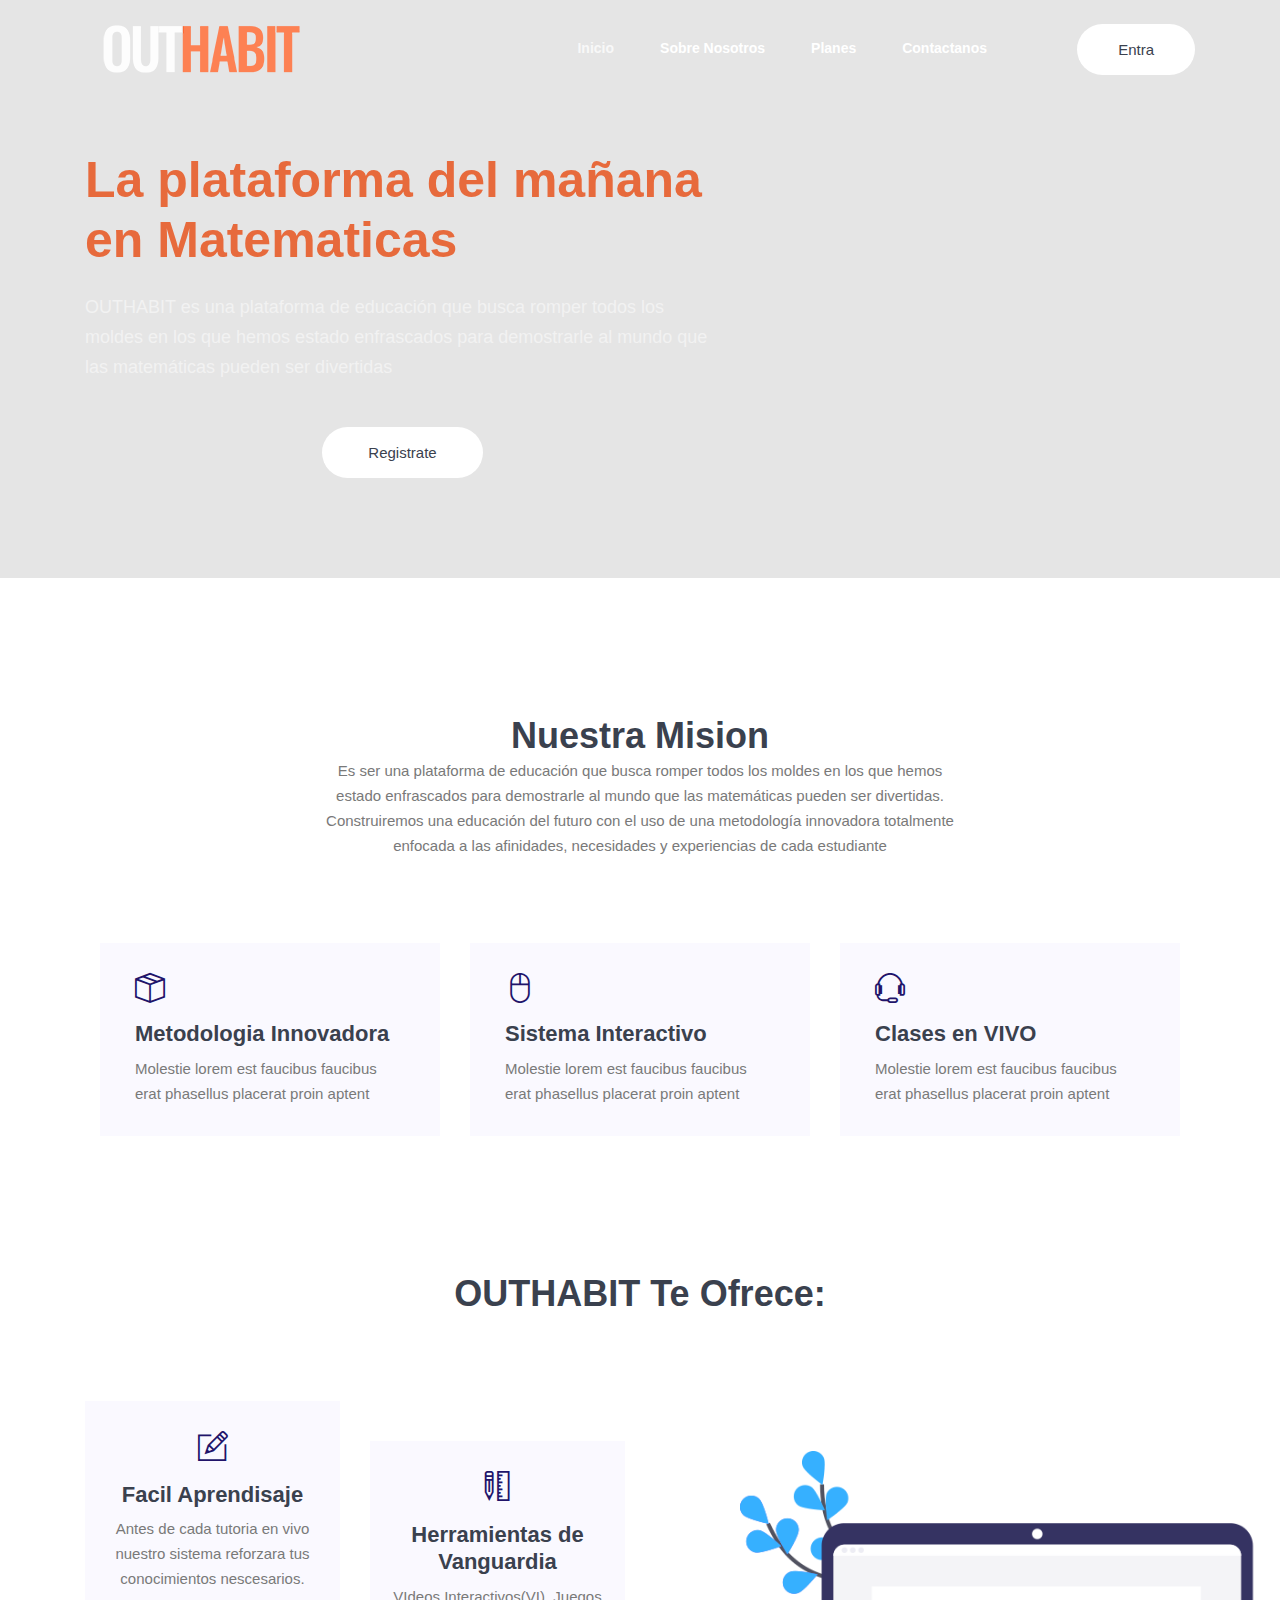
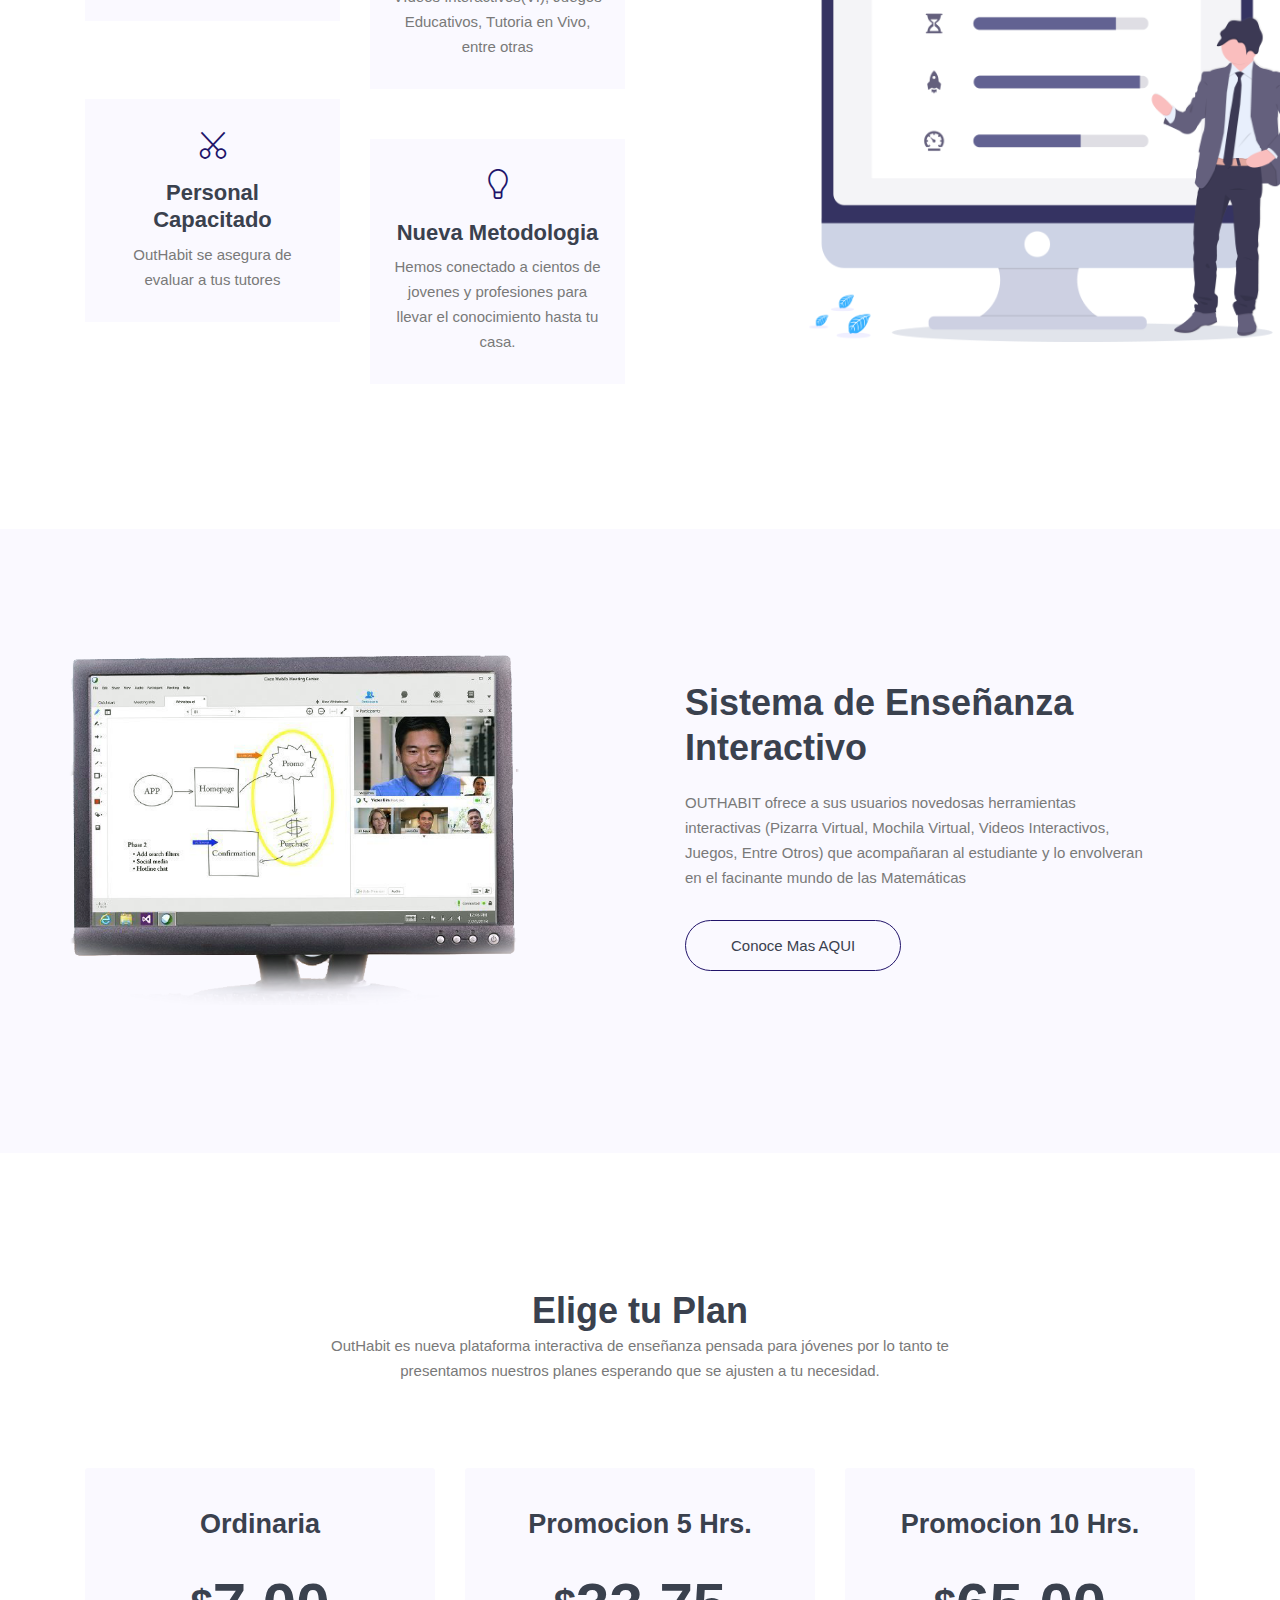
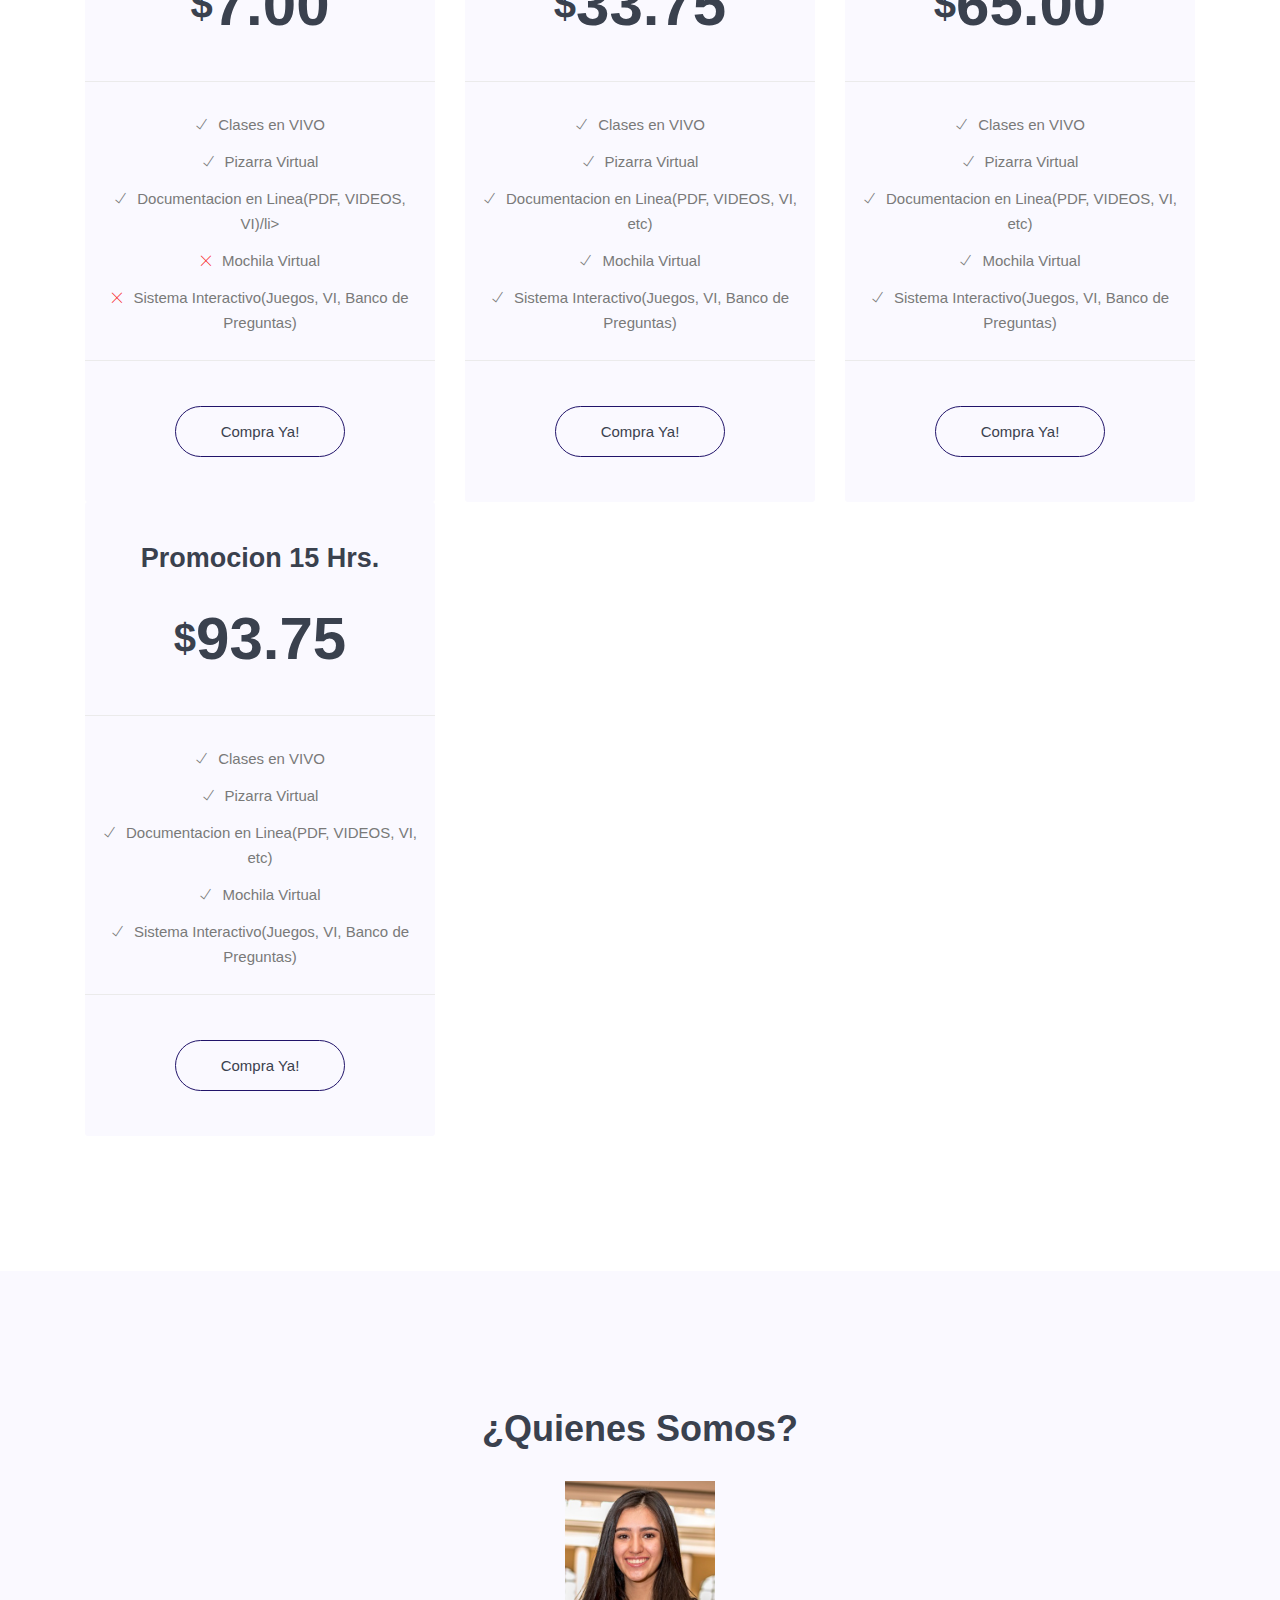
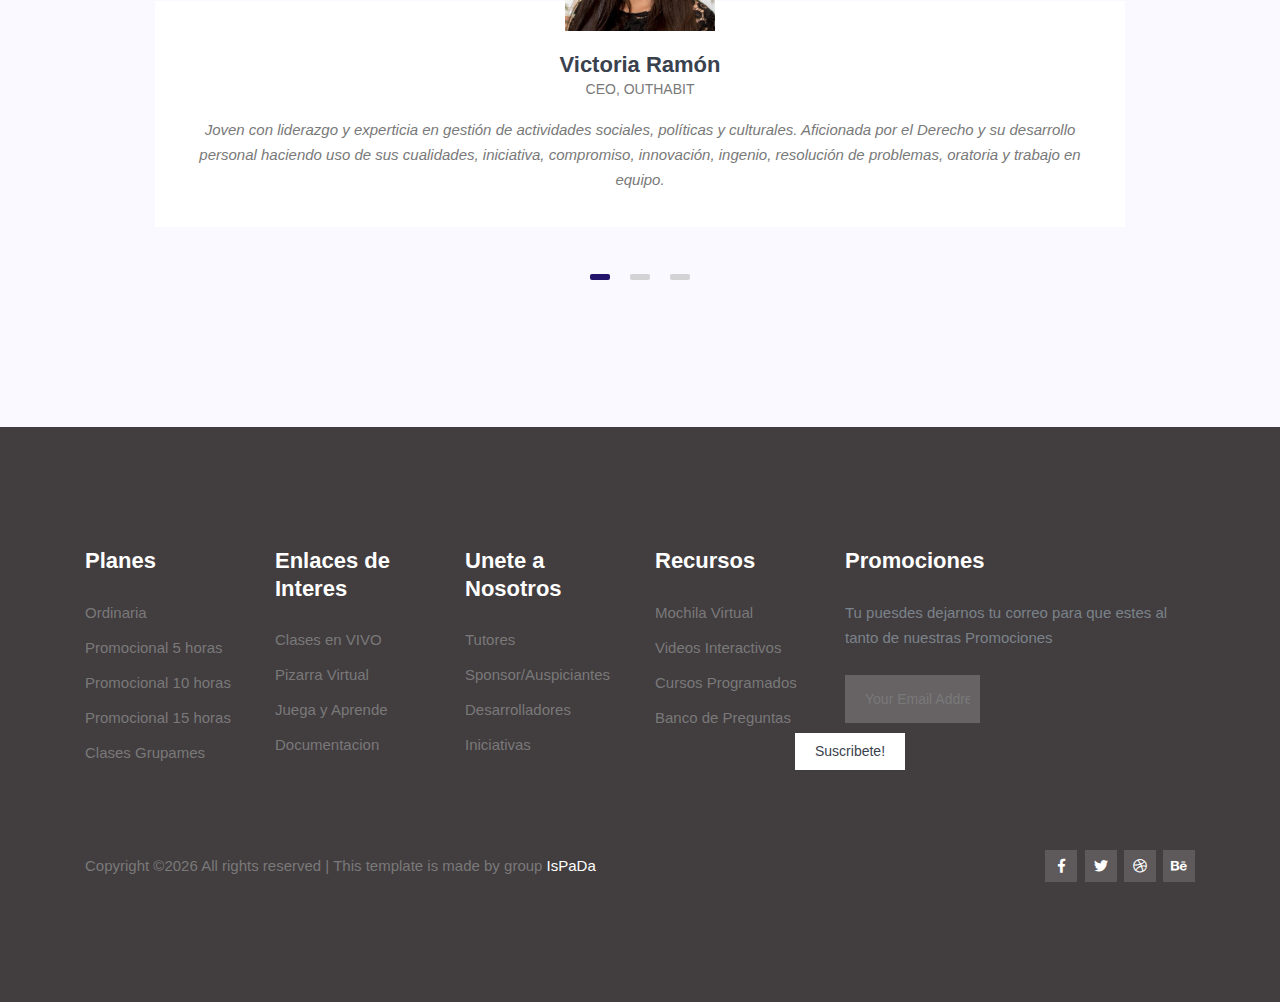
==== commit 1d249642: "Corrigiento all headers, texto h1, fondos, y contenido p" ====
--- a/index.html
+++ b/index.html
@@ -4,7 +4,7 @@
   <meta charset="UTF-8">
   <meta name="viewport" content="width=device-width, initial-scale=1.0">
   <meta http-equiv="X-UA-Compatible" content="ie=edge">
-  <title>OUTHABIT</title>
+  <title>OutHabit</title>
 	<link rel="icon" href="img\app_OUTHABIT.png" type="image/png">
   <link rel="stylesheet" href="vendors/bootstrap/bootstrap.min.css">
   <link rel="stylesheet" href="vendors/fontawesome/css/all.min.css">
@@ -15,6 +15,7 @@
 
   <link rel="stylesheet" href="css/style.css">
   <link rel="stylesheet" href="css/myStyle.css">
+  <link rel="stylesheet" href="css/index.css">
 </head>
 <body>
   <!--================Header Menu Area =================-->
@@ -33,9 +34,9 @@
           <div class="collapse navbar-collapse offset" id="navbarSupportedContent">
             <ul class="nav navbar-nav menu_nav justify-content-end">
               <li class="nav-item active"><a class="nav-link" href="index.html">Inicio</a></li>
-              <li class="nav-item"><a class="nav-link" href="about.html">Que Somos?</a></li>
-              <li class="nav-item"><a class="nav-link" href="pricing.html">Paquetes</a>
-              <li class="nav-item"><a class="nav-link" href="contact.html">Quienes Somos?</a></li>
+              <li class="nav-item"><a class="nav-link" href="about.html">Sobre Nosotros</a></li>
+              <li class="nav-item"><a class="nav-link" href="pricing.html">Planes</a>
+              <li class="nav-item"><a class="nav-link" href="contact.html">Contactanos</a></li>
             </ul>
 
             <ul class="navbar-right">
@@ -61,7 +62,7 @@
             <div class="hero-banner__content">
               <h1>La plataforma del mañana en Matematicas</h1>
               <p>OUTHABIT es una plataforma de educación que busca romper todos los moldes en los que hemos estado enfrascados para demostrarle al mundo que las matemáticas pueden ser divertidas</p>
-              <a class="button bg" href="#">Registrate</a>
+              <a class="button bg" href="sign up - student.html">Registrate</a>
             </div>
           </div>
           <div class="col-lg-5 pt-5">
@@ -83,7 +84,7 @@
       <div class="container">
         <div class="section-intro pb-85px text-center">
           <h2 class="section-intro__title">Nuestra Mision</h2>
-          <p class="section-intro__subtitle">Lorem ipsum dolor sit amet, consectetur adipisicing elit, sed do eiusmod tempor incididunt ut labore et dolore magna aliqua. Ut enim ad minim veniam, quis nostrud exercitation ullamco laboris nisi ut aliquip ex ea commodo consequat. Duis aute irure dolor in reprehenderit in voluptate velit esse cillum dolore eu fugiat nulla pariatur. Excepteur sint occaecat cupidatat non proident, sunt in culpa qui officia deserunt mollit anim id est laborum.</p>
+          <p class="section-intro__subtitle">Es ser una plataforma de educación que busca romper todos los moldes en los que hemos estado enfrascados para demostrarle al mundo que las matemáticas pueden ser divertidas. Construiremos  una educación del futuro con el uso de una metodología innovadora totalmente enfocada  a las afinidades, necesidades  y experiencias  de cada estudiante</p>
         </div>
 
         <div class="container">
@@ -93,7 +94,7 @@
                 <span class="card-feature__icon">
                   <i class="ti-package"></i>
                 </span>
-                <h3 class="card-feature__title">Mochila Virtual</h3>
+                <h3 class="card-feature__title">Metodologia Innovadora</h3>
                 <p class="card-feature__subtitle">Molestie lorem est faucibus faucibus erat phasellus placerat proin aptent</p>
               </div>
             </div>
@@ -122,7 +123,7 @@
   </article>
     <!--================ Feature section end =================-->
 
-    <!--================ about section start =================-->
+    <!--================ about section start =================
     <section class="section-padding--small bg-magnolia">
       <div class="container">
         <div class="row no-gutters align-items-center">
@@ -147,8 +148,7 @@
     <section class="section-margin">
       <div class="container">
         <div class="section-intro pb-85px text-center">
-          <h2 class="section-intro__title">OUTHABIT Te Ofrece</h2>
-          <p class="section-intro__subtitle">Vel aliquam quis, nulla pede mi commodo tristique nam hac. Luctus torquent velit felis commodo pellentesque nulla cras. Tincidunt hacvel alivquam quis nulla pede mi commodo tristique nam hac  luctus torquent</p>
+          <h2 class="section-intro__title" style="margin-top: 80px">OUTHABIT Te Ofrece:</h2>
         </div>
 
         <div class="row">
@@ -161,7 +161,7 @@
                     <i class="ti-pencil-alt"></i>
                   </span>
                   <h4>Facil Aprendisaje</h4>
-                  <p>Posuere porttitor justo ornare dictum ultricies enim imperdiet integer habitant.</p>
+                  <p>Antes de cada tutoria en vivo nuestro sistema reforzara tus conocimientos nescesarios.</p>
                 </div>
               </div>
 
@@ -171,7 +171,7 @@
                     <i class="ti-ruler-pencil"></i>
                   </span>
                   <h4>Herramientas de Vanguardia</h4>
-                  <p>Posuere porttitor justo ornare dictum ultricies enim imperdiet integer habitant.</p>
+                  <p>VIdeos Interactivos(VI), Juegos Educativos, Tutoria en Vivo, entre otras</p>
                 </div>
               </div>
             </div>
@@ -183,7 +183,7 @@
                     <i class="ti-cut"></i>
                   </span>
                   <h4>Personal Capacitado</h4>
-                  <p>Posuere porttitor justo ornare dictum ultricies enim imperdiet integer habitant.</p>
+                  <p>OutHabit se asegura de evaluar a tus tutores</p>
                 </div>
               </div>
 
@@ -193,7 +193,7 @@
                     <i class="ti-light-bulb"></i>
                   </span>
                   <h4>Nueva Metodologia</h4>
-                  <p>Posuere porttitor justo ornare dictum ultricies enim imperdiet integer habitant.</p>
+                  <p>Hemos conectado a cientos de jovenes y profesiones para llevar el conocimiento hasta tu casa.</p>
                 </div>
               </div>
             </div>
@@ -235,7 +235,7 @@
       <div class="container">
         <div class="section-intro pb-85px text-center">
           <h2 class="section-intro__title">Elige tu Plan</h2>
-          <p class="section-intro__subtitle">Vel aliquam quis, nulla pede mi commodo tristique nam hac. Luctus torquent velit felis commodo pellentesque nulla cras. Tincidunt hacvel alivquam quis nulla pede mi commodo tristique nam hac  luctus torquent</p>
+          <p class="section-intro__subtitle">OutHabit es nueva plataforma interactiva de enseñanza pensada para jóvenes por lo tanto te presentamos nuestros planes esperando que se ajusten a tu necesidad.</p>
         </div>
 
 
@@ -245,7 +245,7 @@
             <div class="card text-center card-pricing">
               <div class="card-pricing__header">
                 <h4>Ordinaria</h4>
-                <p>50%</p>
+                <p></p>
                 <h1 class="card-pricing__price"><span>$</span>7.00</h1>
               </div>
               <ul class="card-pricing__list">
@@ -265,7 +265,7 @@
             <div class="card text-center card-pricing">
               <div class="card-pricing__header">
                 <h4>Promocion 5 Hrs.</h4>
-                <p>20%</p>
+                <p></p>
                 <h1 class="card-pricing__price"><span>$</span>33.75</h1>
               </div>
               <ul class="card-pricing__list">
@@ -285,7 +285,7 @@
             <div class="card text-center card-pricing">
               <div class="card-pricing__header">
                 <h4>Promocion 10 Hrs.</h4>
-                <p>10%</p>
+                <p></p>
                 <h1 class="card-pricing__price"><span>$</span>65.00</h1>
               </div>
               <ul class="card-pricing__list">
@@ -305,7 +305,7 @@
               <div class="card text-center card-pricing">
                 <div class="card-pricing__header">
                   <h4>Promocion 15 Hrs.</h4>
-                  <p>10%</p>
+                  <p></p>
                   <h1 class="card-pricing__price"><span>$</span>93.75</h1>
                 </div>
                 <ul class="card-pricing__list">
@@ -320,12 +320,12 @@
                 </div>
               </div>
             </div>
-            <!--PAQUETE 5-->
+            <!--PAQUETE 5
             <div class="col-md-6 col-lg-4 mb-4 mb-lg-0">
               <div class="card text-center card-pricing">
                 <div class="card-pricing__header">
                   <h4>Clases Grupales<br>[Max. 3 Personas]</h4>
-                  <p>10%</p>
+                  <p></p>
                   <h1 class="card-pricing__price"><span>$</span>15.00</h1>
                 </div>
                 <ul class="card-pricing__list">
@@ -340,6 +340,7 @@
                 </div>
               </div>
             </div>
+          -->
           </div>
         </div>
     </section>
@@ -520,8 +521,9 @@
               </form>
             </div>
             <div class="modal-footer">
-              <button type="button" class="btn btn-default">Registrate</button>
-              <button type="button" class="btn btn-default">Ingresa</button>
+              <a href="sign up - student.html"><button type="button" class="btn btn-default">Registrat - Alumno</button></a>
+              <a href="sign up - teacher.html"><button type="button" class="btn btn-default">Registrat - Teacher</button></a>
+              <a href="#"><button type="button" class="btn btn-default">Ingresa</button></a>
             </div>
           </div>
         </div>
--- a/css/style.css
+++ b/css/style.css
@@ -1 +1 @@
-@font-face {font-family: 'Gotham Book';font-style: normal;font-weight: normal;src: local('Gotham Book'), url('GothamBook.woff') format('woff');}@import url('https://fonts.googleapis.com/css?family=Hammersmith+One'); @import url('https://fonts.googleapis.com/css?family=Hammersmith+One')@import url("https://fonts.googleapis.com/css?family=Rajdhani:400,600,700");@import url("https://fonts.googleapis.com/css?family=Roboto:400,500,700");body{color:#797979;font-family:"Roboto",sans-serif;font-size:15px;font-weight:400;line-height:1.667}ul{list-style-type:none;margin:0;padding:0}a:hover{text-decoration:none}button{cursor:pointer}button:focus{outline:0;box-shadow:none}h1,h2,h3,h4,h5,h6,checkbox{font-family:"Rajdhani",sans-serif;color:#3a414e;line-height:1.25}h1,.h1{font-size:30px;font-weight:700;line-height:1.2}@media (min-width: 600px){h1,.h1{font-size:50px}}h2,.h2{font-size:28px;font-weight:700}@media (min-width: 1000px){h2,.h2{font-size:36px}}h3,.h3{font-size:20px;font-weight:600}@media (min-width: 1000px){h3,.h3{font-size:22px}}.pb-85px{padding-bottom:45px}@media (min-width: 1000px){.pb-85px{padding-bottom:85px}}.section-margin{margin:60px 0}@media (min-width: 1000px){.section-margin{margin:100px 0}}@media (min-width: 1200px){.section-margin{margin:135px 0}}.section-margin--medium{margin:40px 0}@media (min-width: 800px){.section-margin--medium{margin:80px 0}}@media (min-width: 1200px){.section-margin--medium{margin:120px 0}}.section-padding{padding:60px 0}@media (min-width: 1000px){.section-padding{padding:100px 0}}@media (min-width: 1200px){.section-padding{padding:135px 0}}.section-padding--small{padding:60px 0}@media (min-width: 1000px){.section-padding--small{padding:100px 0}}.bg-magnolia{background:#faf9ff}.header_area{position:absolute;top:0;width:100%;z-index:99;transition:background 0.4s, all 0.3s linear}.header_area .navbar-right{min-width:200px;text-align:right}@media (max-width: 991px){.header_area .navbar-right{margin:20px 0}}.header_area .navbar-brand{margin-right:30px}.header_area .navbar-social{min-width:95px;float:right}.header_area .navbar-social li{margin-right:12px}.header_area .navbar-social li i,.header_area .navbar-social li span{font-size:13px;color:#242429}.header_area .navbar-social li:last-child{margin-right:0}.header_area .navbar-social li a:hover i,.header_area .navbar-social li span{color:#21146a}.header_area .menu_nav{width:100%}.header_area .navbar{background:transparent;padding:5px 0;border:0px;border-radius:0px;width:100%}@media (min-width: 991px){.header_area .navbar{padding:20px 0}}.header_area .navbar .nav .nav-item{margin-right:30px}.header_area .navbar .nav .nav-item .nav-link{font-family:"Roboto",sans-serif;color:#fff;font-size:14px;text-transform:capitalize;font-weight:700;display:inline-block}.header_area .navbar .nav .nav-item .nav-link:after{display:none}.header_area .navbar .nav .nav-item:hover .nav-link,.header_area .navbar .nav .nav-item.active .nav-link{color:#fff;opacity:.75}.header_area .navbar .nav .nav-item.submenu{position:relative}.header_area .navbar .nav .nav-item.submenu ul{border:none;padding:0px;border-radius:0px;box-shadow:none;margin:0px;background:#fff}@media (min-width: 992px){.header_area .navbar .nav .nav-item.submenu ul{position:absolute;top:120%;left:0px;min-width:200px;text-align:left;opacity:0;transition:all 300ms ease-in;visibility:hidden;display:block;border:none;padding:0px;border-radius:0px;box-shadow:0px 10px 30px 0px rgba(0,0,0,0.4)}}.header_area .navbar .nav .nav-item.submenu ul:before{content:"";width:0;height:0;border-style:solid;border-width:10px 10px 0 10px;border-color:#eeeeee transparent transparent transparent;position:absolute;right:24px;top:45px;z-index:3;opacity:0;transition:all 400ms linear}.header_area .navbar .nav .nav-item.submenu ul .nav-item{display:block;float:none;margin-right:0px;border-bottom:1px solid #ededed;margin-left:0px;transition:all 0.4s linear}.header_area .navbar .nav .nav-item.submenu ul .nav-item .nav-link{line-height:45px;color:#21146a !important;padding:0px 30px;transition:all 150ms linear;display:block;margin-right:0px}.header_area .navbar .nav .nav-item.submenu ul .nav-item:last-child{border-bottom:none}.header_area .navbar .nav .nav-item.submenu ul .nav-item:hover .nav-link{background-color:#21146a;color:#fff !important}@media (min-width: 992px){.header_area .navbar .nav .nav-item.submenu:hover ul{visibility:visible;opacity:1;top:100%}}.header_area .navbar .nav .nav-item.submenu:hover ul .nav-item{margin-top:0px}.header_area .navbar .nav .nav-item:last-child{margin-right:0px}.header_area .navbar .search{font-size:12px;line-height:60px;display:inline-block;margin-left:80px}.header_area .navbar .search i{font-weight:600}.header_area.navbar_fixed .main_menu{position:fixed;width:100%;top:-70px;left:0;right:0;background:#423d3f;z-index:99;transform:translateY(70px);transition:transform 500ms ease, background 500ms ease;-webkit-transition:transform 500ms ease, background 500ms ease;box-shadow:0px 3px 16px 0px rgba(0,0,0,0.1)}.header_area.navbar_fixed .main_menu .navbar .nav .nav-item .nav-link{line-height:20px}@media (min-width: 992px){.header_area.white_menu .navbar .navbar-brand img{display:none}.header_area.white_menu .navbar .navbar-brand img+img{display:inline-block}}@media (max-width: 991px){.header_area.white_menu .navbar .navbar-brand img{display:inline-block}.header_area.white_menu .navbar .navbar-brand img+img{display:none}}.header_area.white_menu .navbar .nav .nav-item .nav-link{color:#fff}.header_area.white_menu.navbar_fixed .main_menu .navbar .navbar-brand img{display:inline-block}.header_area.white_menu.navbar_fixed .main_menu .navbar .navbar-brand img+img{display:none}.header_area.white_menu.navbar_fixed .main_menu .navbar .nav .nav-item .nav-link{line-height:70px}.top_menu{background:#ec9d5f}.top_menu .float-left a{line-height:40px;display:inline-block;color:#fff;text-transform:uppercase;font-size:12px;margin-right:50px;-webkit-transition:all 0.3s ease 0s;-moz-transition:all 0.3s ease 0s;-o-transition:all 0.3s ease 0s;transition:all 0.3s ease 0s}.top_menu .float-left a:last-child{margin-right:0px}.top_menu .float-right .pur_btn{color:#fff;line-height:40px;display:block;padding:0px 40px;font-weight:500;font-size:12px}@media (max-width: 1619px){.header_area .navbar .search{margin-left:40px}}@media (max-width: 1199px){.header_area .navbar .nav .nav-item{margin-right:28px}.home_banner_area .banner_inner{padding:100px 0px}.header_area .navbar .tickets_btn{margin-left:40px}.home_banner_area .banner_inner .banner_content h2 br{display:none;font-size:36px}.home_banner_area .banner_inner .banner_content h2{font-size:36px;line-height:45px}}@media (max-width: 991px){.navbar-toggler{border:none;border-radius:0px;padding:0px;cursor:pointer;margin-top:27px;margin-bottom:23px}.header_area .navbar{background:#423d3f}.navbar-toggler[aria-expanded="false"] span:nth-child(2){opacity:1}.navbar-toggler[aria-expanded="true"] span:nth-child(2){opacity:0}.navbar-toggler[aria-expanded="true"] span:first-child{transform:rotate(-45deg);position:relative;top:7.5px}.navbar-toggler[aria-expanded="true"] span:last-child{transform:rotate(45deg);bottom:6px;position:relative}.navbar-toggler span{display:block;width:25px;height:3px;background:#fff;margin:auto;margin-bottom:4px;transition:all 400ms linear;cursor:pointer}.navbar .container{padding-left:15px;padding-right:15px}.nav{padding:0px 0px}.header_area+section,.header_area+row,.header_area+div{margin-top:117px}.header_top .nav{padding:0px}.header_area .navbar .nav .nav-item .nav-link{line-height:30px;margin-right:0px;display:block;border-bottom:1px solid #ededed33;border-radius:0px}.header_area .navbar .search{margin-left:0px}.header_area .navbar-collapse{max-height:340px;overflow-y:scroll}.header_area .navbar .nav .nav-item.submenu ul .nav-item .nav-link{padding:0px 15px}.header_area .navbar .nav .nav-item{margin-right:0px}.header_area+section,.header_area+row,.header_area+div{margin-top:41px}.home_banner_area .banner_inner .banner_content .banner_map_img{display:none}.header_area.navbar_fixed .main_menu .navbar .nav .nav-item .nav-link{line-height:40px}.header_area.white_menu.navbar_fixed .main_menu .navbar .nav .nav-item .nav-link{line-height:40px}.header_area.white_menu .navbar .nav .nav-item .nav-link{color:#222}.categories_post img{width:100%}.categories_post{max-width:360px;margin:0 auto}.blog_categorie_area .col-lg-4{margin-top:30px}.blog_area{padding-bottom:80px}.single-post-area .blog_right_sidebar{margin-top:30px}.contact_info{margin-bottom:50px}.home_banner_area .donation_inner{margin-bottom:-30px}.home_banner_area .dontation_item{max-width:350px;margin:auto}.footer_area .col-sm-6{margin-bottom:30px}.footer_area .footer_inner{margin-bottom:-30px}.news_widget{padding-left:0px}.home_banner_area .banner_inner .home_left_img{display:none}.header_area .navbar .tickets_btn{display:none}.home_banner_area .banner_inner{padding:70px 0px 100px 0px}.left_side_text{margin-bottom:50px}.price_item{max-width:360px;margin:0px auto 30px}.price_inner{margin-bottom:-30px}}@media (max-width: 767px){.home_banner_area{min-height:500px}.home_banner_area .banner_inner{min-height:500px}.home_banner_area .banner_inner .banner_content{margin-top:0px}.blog_banner .banner_inner .blog_b_text h2{font-size:40px;line-height:50px}.blog_info.text-right{text-align:left !important;margin-bottom:10px}.home_banner_area .banner_inner .banner_content h3{font-size:30px}.home_banner_area .banner_inner .banner_content p br{display:none}.home_banner_area .banner_inner .banner_content h3 span{line-height:45px;padding-bottom:0px;padding-top:0px}.footer-bottom{text-align:center}.footer-bottom .footer-social{text-align:center;margin-top:15px}.made_life_inner .nav.nav-tabs li{flex:0 0 50%;max-width:50%;margin-bottom:15px}.made_life_inner .nav.nav-tabs{margin-bottom:-15px}.made_life_area.made_white .left_side_text{margin-bottom:0px;margin-top:30px}}@media (max-width: 575px){.top_menu{display:none}.header_area+section,.header_area+row,.header_area+div{margin-top:51px}.home_banner_area .banner_inner .banner_content h2{font-size:28px;line-height:38px}.home_banner_area{min-height:450px}.home_banner_area .banner_inner{min-height:450px}.blog_banner .banner_inner .blog_b_text{margin-top:0px}.home_banner_area .banner_inner .banner_content img{display:none}.home_banner_area .banner_inner .banner_content h5{margin-top:0px}.p_120{padding-top:70px;padding-bottom:70px}.main_title h2{font-size:25px}.sample-text-area{padding:70px 0 70px 0}.generic-blockquote{padding:30px 15px 30px 30px}.blog_details h2{font-size:20px;line-height:30px}.blog_banner .banner_inner .blog_b_text h2{font-size:28px;line-height:38px}.footer-area{padding:70px 0px}.pad_top{padding-top:70px}.pad_btm{padding-bottom:70px}}@media (max-width: 480px){.header_area .navbar-collapse{max-height:250px}.home_banner_area .banner_inner .banner_content{padding:30px 15px;margin-top:0px}.banner_content .white_btn{display:block}.home_banner_area .banner_inner .banner_content h3{font-size:24px}.banner_area .banner_inner .banner_content h2{font-size:32px}.comments-area .thumb{margin-right:10px}.testi_item .media .d-flex{padding-right:0px}.testi_item .media .d-flex img{width:auto;margin-bottom:15px}.testi_item .media{display:block}.banner_btn{margin-bottom:20px}}.hero-banner{position:relative;background:rgba(0,0,0,0.1);background-size:cover;padding:90px 0 60px 0;z-index:1}@media (min-width: 600px){.hero-banner{padding:150px 0 120px 0}}@media (min-width: 991px){.hero-banner{padding:175px 0 160px 0}}@media (min-width: 1200px){.hero-banner{padding:150px 0 100px 0}}.hero-banner__img{position:relative}@media (min-width: 1200px){.hero-banner__img img{position:absolute;top:0;left: 0px}}.hero-banner__content h1{color:#e76a3c;margin-bottom:22px}.hero-banner__content p{color:#f2f2f2;margin-bottom:45px;font-size:18px;}.hero-banner::after{content:"";display:block;position:absolute;top:0;left:0;width:100%;height:100%;background:url(../img/banner/img2.jpg) left center no-repeat;background-size:cover;z-index:-1}.hero-banner--sm{padding:0;height:300px}.hero-banner--sm::after{height:100%}@media (min-width: 1000px){.hero-banner--sm{height:500px}}.hero-banner--sm__content{position:absolute;top:50%;left:50%;width:100%;transform:translate(-50%, -50%);margin-top:20px;text-align:center}@media (min-width: 600px){.hero-banner--sm__content{margin-top:40px}}.hero-banner--sm__content>*{color:#fff}.hero-banner--sm__content h3{font-size:27px;margin-bottom:0}.hero-banner--sm__content h1{margin-bottom:10px}.hero-banner--sm__content h4{font-size:18px}.banner-breadcrumb{display:inline-block}.banner-breadcrumb .breadcrumb{background:transparent;padding:0}.banner-breadcrumb .breadcrumb-item{padding:.1rem}.banner-breadcrumb .breadcrumb-item a{text-transform:capitalize;color:#fff}.banner-breadcrumb .breadcrumb-item+.breadcrumb-item::before{color:#fff;padding-left:.2rem;padding-right:.4rem}.banner-breadcrumb .breadcrumb-item.active{color:#fff}.section-intro{max-width:630px;margin-right:auto;margin-left:auto}.section-intro__title{font-weight:700;color:#3a414e;margin-bottom:10px}.section-intro__subtitle{font-size:15px;color:#797979;margin-bottom:0}.card-feature{padding:30px 35px;border:0;border-radius:0;background:#faf9ff;-webkit-transition:all 0.3s ease 0s;-moz-transition:all 0.3s ease 0s;-o-transition:all 0.3s ease 0s;transition:all 0.3s ease 0s}.card-feature__icon{margin-bottom:12px}.card-feature__icon i,.card-feature__icon span{font-size:30px;color:#21146a}.card-feature__title{font-size:22px;font-weight:600}.card-feature__subtitle{margin-bottom:0}.card-feature:hover{background:#fff;box-shadow:0px 10px 20px 0px rgba(33,20,106,0.1)}.about__content h2{margin-bottom:20px}.about__content p{margin-bottom:38px}.offer-single{margin-bottom:30px}@media (min-width: 991px){.offer-single{margin-bottom:50px}}.offer-single__content{border:0;border-radius:0;background:#faf9ff;padding:30px 23px;-webkit-transition:all 0.3s ease 0s;-moz-transition:all 0.3s ease 0s;-o-transition:all 0.3s ease 0s;transition:all 0.3s ease 0s}.offer-single__content h4{font-size:22px;font-weight:600}.offer-single__content p{margin-bottom:0}.offer-single__content:hover{background:#fff;box-shadow:0px 10px 20px 0px rgba(33,20,106,0.1)}.offer-single__icon{display:inline-block;margin-bottom:15px}.offer-single__icon i,.offer-single__icon span{font-size:30px;color:#21146a}@media (min-width: 991px){.offer-single__img{position:absolute;width:100%;top:50%;transform:translateY(-50%)}}@media (min-width: 991px) and (min-width: 1200px){.offer-single__img{transform:translateY(0);top:50px;left:100px}}@media (min-width: 991px){.offer-single-wrapper .offer-single:nth-child(even){position:relative;top:40px}}@media (min-width: 1200px){.solution__img{position:relative;left:-60px}}@media (min-width: 1200px){.solution__content{padding-left:30px;padding-right:45px}}.solution__content h2{margin-bottom:20px}.solution__content p{margin-bottom:30px}.card-pricing{background:#faf9ff;border-radius:3px;border:0;-webkit-transition:all 0.3s ease 0s;-moz-transition:all 0.3s ease 0s;-o-transition:all 0.3s ease 0s;transition:all 0.3s ease 0s}.card-pricing:hover{background:#fff;box-shadow:0px 20px 25.5px 4.5px rgba(33,20,106,0.1)}.card-pricing:hover .button{background:#21146a;color:#fff;}.card-pricing__header{border-bottom:1px solid #ebebeb;padding:40px 7px}.card-pricing__header h4{font-size:27px;font-weight:700;margin-bottom:5px}.card-pricing__header p{margin-bottom:27px}.card-pricing__price{font-size:40px;font-family:"Roboto",sans-serif;font-weight:700;margin:0}@media (min-width: 991px){.card-pricing__price{font-size:60px}}.card-pricing__price span{font-size:40px;vertical-align:middle;position:relative;bottom:5px}.card-pricing__list{padding:30px 8px 25px 8px;border-bottom:1px solid #ebebeb}.card-pricing__list li{margin-bottom:12px}.card-pricing__list li:last-child{margin-bottom:0}.card-pricing__list li i,.card-pricing__list li span{font-size:13px;margin-right:10px}.card-pricing__list li.unvalid i,.card-pricing__list li.unvalid span{color:#f81c1c;font-size:12px}.card-pricing__footer{padding:45px 0}.testimonial{max-width:970px;margin-right:auto;margin-left:auto}.testimonial__img{width:150px;height:150px;margin-left:auto;margin-right:auto;position:relative;top:30px;z-index:5}.testimonial__content{background:#fff;padding:50px 10px 35px 10px;position:relative}@media (min-width: 1000px){.testimonial__content{padding:50px 20px 35px 20px}}.testimonial__content h3{font-size:22px;font-weight:600;margin-bottom:0}.testimonial__content p{font-size:14px}.testimonial__i{font-size:15px !important;font-style:italic;margin-bottom:0}.testimonial__icon{font-size:173px;color:rgba(119,119,119,0.1);position:absolute;top:50%;transform:translateY(-50%);right:120px}.testimonial .owl-dots{margin-top:40px !important}.testimonial .owl-dots .owl-dot span{width:20px;height:6px;background:#d3d2d5;border-radius:2px;margin:5px 10px}.testimonial .owl-dots .owl-dot.active span{background:#21146a}.our_major_cause .owl-item{padding:0 10px;margin-bottom:50px}@media (max-width: 576px){.our_major_cause .owl-item{margin-bottom:0}}.our_major_cause .card{border:0;box-shadow:0 3px 14px 0px rgba(221,221,221,0.85);margin-bottom:30px;overflow:hidden}@media (max-width: 576px){.our_major_cause .card .card-body{padding:5px}}.our_major_cause .card figure{overflow:hidden;margin:0}.our_major_cause .card figure img{-webkit-transition:all 0.3s ease 0s;-moz-transition:all 0.3s ease 0s;-o-transition:all 0.3s ease 0s;transition:all 0.3s ease 0s}.our_major_cause .card .card_inner_body{padding:20px 12px 30px}.our_major_cause .card .card_inner_body .card-body-top{margin-bottom:30px}.our_major_cause .card .card-text{margin-bottom:0}.our_major_cause .card .progress{overflow:visible;height:4px;position:relative;background:rgba(255,255,255,0.2);top:-4px}.our_major_cause .card .progress .progress-bar span{position:absolute;bottom:-49px;right:11px;font-size:14px}.our_major_cause .card:hover img{-webkit-transform:scale(1.2);-moz-transform:scale(1.2);-ms-transform:scale(1.2);-o-transform:scale(1.2);transform:scale(1.2)}.our_major_cause .card:hover .main_btn2{color:#fff}.clients_logo_area .clients_slider .item{text-align:center}.clients_logo_area .clients_slider .item img{width:auto;text-align:center;display:block;margin:auto;line-height:70px;-webkit-filter:grayscale(100%);-moz-filter:grayscale(100%);-o-filter:grayscale(100%);-ms-filter:grayscale(100%);filter:grayscale(100%);opacity:.2;-webkit-transition:all 0.3s ease 0s;-moz-transition:all 0.3s ease 0s;-o-transition:all 0.3s ease 0s;transition:all 0.3s ease 0s}.clients_logo_area .clients_slider .item:hover img{opacity:1;-webkit-filter:grayscale(0%);-moz-filter:grayscale(0%);-o-filter:grayscale(0%);-ms-filter:grayscale(0%);filter:grayscale(0%)}.says_left{max-width:335px}.says_left h3{font-size:36px;line-height:45px;margin-bottom:20px;margin-top:30px}.says_left p{margin-bottom:0px}.says_item{background:#fff;border:1px solid #eeeeee;border-radius:10px;padding-left:30px;padding-right:30px;padding-top:55px;padding-bottom:55px;-webkit-transition:all 0.3s ease 0s;-moz-transition:all 0.3s ease 0s;-o-transition:all 0.3s ease 0s;transition:all 0.3s ease 0s}.says_item h4{font-size:20px;margin-bottom:13px}.says_item h5{font-weight:300;font-size:14px;margin-bottom:32px}.says_item p{margin-bottom:0px}.says_item:hover{box-shadow:0px 10px 30px 0px rgba(98,71,234,0.1);border-color:#fff}.about_us .about_img:after{content:'';position:absolute;top:30px;bottom:-5px;left:-10px;right:-10px;z-index:1}@media (max-width: 1024px){.about_us .about_img:after{background:#fff}}.about_us .about_img img{position:relative;z-index:2;box-shadow:0px 13px 35px #c9c9c9}.about_us .content_wrapper{padding:25px 0}.about_us .content_wrapper h1{margin-bottom:40px}.about_us .content_wrapper .main_btn{margin-top:50px}.about_us .bottom_para{margin-top:50px}.recent_event .single_event{margin-bottom:30px}.recent_event .single_event figure{overflow:hidden;margin:0;position:relative}.recent_event .single_event figure img{-webkit-transition:all 0.3s ease 0s;-moz-transition:all 0.3s ease 0s;-o-transition:all 0.3s ease 0s;transition:all 0.3s ease 0s}.recent_event .single_event .content_wrapper{padding:22px 28px 10px 0px}@media (max-width: 1024px){.recent_event .single_event .content_wrapper{padding:0}}@media (max-width: 1024px){.recent_event .single_event .content_wrapper{margin-top:0}}.recent_event .single_event .content_wrapper .date_time{font-size:12px;margin-bottom:10px}@media (max-width: 1024px){.recent_event .single_event .content_wrapper .date_time{margin-bottom:0}}.recent_event .single_event .content_wrapper .title{margin-bottom:20px}@media (max-width: 1024px){.recent_event .single_event .content_wrapper .title{margin-bottom:10}}.recent_event .single_event:hover img{-webkit-transform:scale(1.2);-moz-transform:scale(1.2);-ms-transform:scale(1.2);-o-transform:scale(1.2);transform:scale(1.2)}.recent_event .single_event:hover .img-overlay{background:initial}.event_details .event_content{margin-top:40px}.event_details .left_content{margin-top:38px}@media (max-width: 991px){.event_details .left_content{margin-top:0}}.event_details .left_content p i{margin-right:10px}.event_details .right_content h2{margin-bottom:20px}.event_details .right_content p:last-child{margin-bottom:0}.blog-banner{position:relative}.blog-banner h4,.blog-banner h1,.blog-banner a{text-transform:capitalize;color:#fff}.blog-banner h4{font-size:18px;margin-bottom:15px}.blog-banner h1{font-size:30px;margin-bottom:10px;color:#3a414e}@media (min-width: 992px){.blog-banner h1{font-size:36px}}.blog-banner-area{height:280px;position:relative;z-index:1}@media (min-width: 1000px){.blog-banner-area{height:410px}}.blog-banner-area .blog-banner{position:absolute;top:50%;left:50%;width:100%;transform:translate(-50%, -50%)}.blog-banner-area::after{content:"";display:block;position:absolute;top:0;left:0;width:100%;height:100%;background:#f1f6f7;z-index:-1}.blog-banner-btn{border:2px solid #21146a;padding:10px 45px}.blog-banner-btn:hover{background:#21146a;color:#fff}.l_blog_item .l_blog_text .date{margin-top:24px;margin-bottom:15px}.l_blog_item .l_blog_text .date a{font-size:12px}.l_blog_item .l_blog_text h4{font-size:18px;color:#3a414e;border-bottom:1px solid #eeeeee;margin-bottom:0px;padding-bottom:20px;-webkit-transition:all 0.3s ease 0s;-moz-transition:all 0.3s ease 0s;-o-transition:all 0.3s ease 0s;transition:all 0.3s ease 0s}.l_blog_item .l_blog_text h4:hover{color:#21146a}.l_blog_item .l_blog_text p{margin-bottom:0px;padding-top:20px}.causes_slider .owl-dots{text-align:center;margin-top:80px}.causes_slider .owl-dots .owl-dot{height:14px;width:14px;background:#eeeeee;display:inline-block;margin-right:7px}.causes_slider .owl-dots .owl-dot:last-child{margin-right:0px}.causes_slider .owl-dots .owl-dot.active{background:#21146a}.causes_item{background:#fff}.causes_item .causes_img{position:relative}.causes_item .causes_img .c_parcent{position:absolute;bottom:0px;width:100%;left:0px;height:3px;background:rgba(255,255,255,0.5)}.causes_item .causes_img .c_parcent span{width:70%;height:3px;background:#21146a;position:absolute;left:0px;bottom:0px}.causes_item .causes_img .c_parcent span:before{content:"75%";position:absolute;right:-10px;bottom:0px;background:#21146a;color:#fff;padding:0px 5px}.causes_item .causes_text{padding:30px 35px 40px 30px}.causes_item .causes_text h4{color:#3a414e;font-size:18px;font-weight:600;margin-bottom:15px;cursor:pointer}.causes_item .causes_text h4:hover{color:#21146a}.causes_item .causes_text p{font-size:14px;line-height:24px;font-weight:300;margin-bottom:0px}.causes_item .causes_bottom a{width:50%;border:1px solid #21146a;text-align:center;float:left;line-height:50px;background:#21146a;color:#fff;font-size:14px;font-weight:500}.causes_item .causes_bottom a+a{border-color:#eeeeee;background:#fff;font-size:14px;color:#3a414e}.latest_blog_area{background:#f9f9ff}.single-recent-blog-post{margin-bottom:30px}.single-recent-blog-post .thumb{overflow:hidden}.single-recent-blog-post .thumb img{transition:all 0.7s linear}.single-recent-blog-post .details{padding-top:30px}.single-recent-blog-post .details .sec_h4{line-height:24px;padding:10px 0px 13px;transition:all 0.3s linear}.single-recent-blog-post .date{font-size:14px;line-height:24px;font-weight:400}.single-recent-blog-post:hover img{transform:scale(1.23) rotate(10deg)}.tags .tag_btn{font-size:12px;font-weight:500;line-height:20px;border:1px solid #eeeeee;display:inline-block;padding:1px 18px;text-align:center;color:#3a414e}.tags .tag_btn:before{background:#21146a}.tags .tag_btn+.tag_btn{margin-left:2px}.blog_categorie_area{padding-top:30px;padding-bottom:30px}@media (min-width: 900px){.blog_categorie_area{padding-top:80px;padding-bottom:80px}}@media (min-width: 1100px){.blog_categorie_area{padding-top:120px;padding-bottom:120px}}.categories_post{position:relative;text-align:center;cursor:pointer}.categories_post img{max-width:100%}.categories_post .categories_details{position:absolute;top:20px;left:20px;right:20px;bottom:20px;background:rgba(34,34,34,0.75);color:#fff;transition:all 0.3s linear;display:flex;align-items:center;justify-content:center}.categories_post .categories_details h5{margin-bottom:0px;font-size:18px;line-height:26px;text-transform:uppercase;color:#fff;position:relative}.categories_post .categories_details p{font-weight:300;font-size:14px;line-height:26px;margin-bottom:0px}.categories_post .categories_details .border_line{margin:10px 0px;background:#fff;width:100%;height:1px}.categories_post:hover .categories_details{background:rgba(56,74,235,0.85)}.blog_item{margin-bottom:40px}.blog_info{padding-top:30px}.blog_info .post_tag{padding-bottom:20px}.blog_info .post_tag a{color:#3a414e;font-size:14px}.blog_info .post_tag a.active{color:#21146a}.blog_info .blog_meta li a{color:#777777;vertical-align:middle;padding-bottom:10px;display:inline-block;font-size:14px}.blog_info .blog_meta li a i{color:#3a414e;font-size:16px;font-weight:600;padding-left:15px;line-height:20px;vertical-align:middle}.blog_info .blog_meta li a:hover{color:#21146a}.blog_post img{max-width:100%}.blog_details{padding-top:20px}.blog_details h2{font-size:24px;line-height:36px;color:#3a414e;font-weight:600;transition:all 0.3s linear}.blog_details h2:hover{color:#21146a}.blog_details p{margin-bottom:26px}.view_btn{font-size:14px;line-height:36px;display:inline-block;color:#3a414e;font-weight:500;padding:0px 30px;background:#fff}.blog_right_sidebar{border:1px solid #eeeeee;background:#fafaff;padding:30px}.blog_right_sidebar .widget_title{font-size:18px;line-height:25px;background:#21146a;text-align:center;color:#fff;padding:8px 0px;margin-bottom:30px}.blog_right_sidebar .search_widget .input-group .form-control{font-size:14px;line-height:29px;border:0px;width:100%;font-weight:300;color:#fff;padding-left:20px;border-radius:45px;z-index:0;background:#21146a}.blog_right_sidebar .search_widget .input-group .form-control.placeholder{color:#fff}.blog_right_sidebar .search_widget .input-group .form-control:-moz-placeholder{color:#fff}.blog_right_sidebar .search_widget .input-group .form-control::-moz-placeholder{color:#fff}.blog_right_sidebar .search_widget .input-group .form-control::-webkit-input-placeholder{color:#fff}.blog_right_sidebar .search_widget .input-group .form-control:focus{box-shadow:none}.blog_right_sidebar .search_widget .input-group .btn-default{position:absolute;right:20px;background:transparent;border:0px;box-shadow:none;font-size:14px;color:#fff;padding:0px;top:50%;transform:translateY(-50%);z-index:1}.blog_right_sidebar .author_widget{text-align:center}.blog_right_sidebar .author_widget h4{font-size:18px;line-height:20px;color:#3a414e;margin-bottom:5px;margin-top:30px}.blog_right_sidebar .author_widget p{margin-bottom:0px}.blog_right_sidebar .author_widget .social_icon{padding:7px 0px 15px}.blog_right_sidebar .author_widget .social_icon a{font-size:14px;color:#3a414e;transition:all 0.2s linear}.blog_right_sidebar .author_widget .social_icon a+a{margin-left:20px}.blog_right_sidebar .author_widget .social_icon a:hover{color:#21146a}.blog_right_sidebar .popular_post_widget .post_item .media-body{justify-content:center;align-self:center;padding-left:20px}.blog_right_sidebar .popular_post_widget .post_item .media-body h3{font-size:14px;line-height:20px;color:#3a414e;margin-bottom:4px;transition:all 0.3s linear}.blog_right_sidebar .popular_post_widget .post_item .media-body h3:hover{color:#21146a}.blog_right_sidebar .popular_post_widget .post_item .media-body p{font-size:12px;line-height:21px;margin-bottom:0px}.blog_right_sidebar .popular_post_widget .post_item+.post_item{margin-top:20px}.blog_right_sidebar .post_category_widget .cat-list li{border-bottom:2px dotted #eee;transition:all 0.3s ease 0s;padding-bottom:12px}.blog_right_sidebar .post_category_widget .cat-list li a{font-size:14px;line-height:20px;color:#777}.blog_right_sidebar .post_category_widget .cat-list li a p{margin-bottom:0px}.blog_right_sidebar .post_category_widget .cat-list li+li{padding-top:15px}.blog_right_sidebar .post_category_widget .cat-list li:hover{border-color:#21146a}.blog_right_sidebar .post_category_widget .cat-list li:hover a{color:#21146a}.blog_right_sidebar .newsletter_widget{text-align:center}.blog_right_sidebar .newsletter_widget .form-group{margin-bottom:8px}.blog_right_sidebar .newsletter_widget .input-group-prepend{margin-right:-1px}.blog_right_sidebar .newsletter_widget .input-group-text{background:#fff;border-radius:0px;vertical-align:top;font-size:12px;line-height:36px;padding:0px 0px 0px 15px;border:1px solid #eeeeee;border-right:0px}.blog_right_sidebar .newsletter_widget .input-group-text i{color:#cccccc}.blog_right_sidebar .newsletter_widget .form-control{font-size:12px;line-height:24px;color:#cccccc;border:1px solid #eeeeee;border-left:0px;border-radius:0px}.blog_right_sidebar .newsletter_widget .form-control.placeholder{color:#cccccc}.blog_right_sidebar .newsletter_widget .form-control:-moz-placeholder{color:#cccccc}.blog_right_sidebar .newsletter_widget .form-control::-moz-placeholder{color:#cccccc}.blog_right_sidebar .newsletter_widget .form-control::-webkit-input-placeholder{color:#cccccc}.blog_right_sidebar .newsletter_widget .form-control:focus{outline:none;box-shadow:none}.blog_right_sidebar .newsletter_widget .bbtns{background:#21146a;color:#fff;font-size:12px;line-height:38px;display:inline-block;font-weight:500;padding:0px 24px 0px 24px;border-radius:0}.blog_right_sidebar .newsletter_widget .text-bottom{font-size:12px}.blog_right_sidebar .tag_cloud_widget ul li{display:inline-block}.blog_right_sidebar .tag_cloud_widget ul li a{display:inline-block;border:1px solid #eee;background:#fff;padding:0px 13px;margin-bottom:8px;transition:all 0.3s ease 0s;color:#3a414e;font-size:12px}.blog_right_sidebar .tag_cloud_widget ul li a:hover{background:#21146a;color:#fff}.blog_right_sidebar .br{width:100%;height:1px;background:#eee;margin:30px 0px}.blog-pagination{padding-top:25px;padding-bottom:95px}.blog-pagination .page-link{border-radius:0}.blog-pagination .page-item{border:none}.page-link{background:transparent;font-weight:400}.blog-pagination .page-item.active .page-link{background-color:#21146a;border-color:transparent;color:#fff}.blog-pagination .page-link{position:relative;display:block;padding:0.5rem 0.75rem;margin-left:-1px;line-height:1.25;color:#8a8a8a;border:none}.blog-pagination .page-link .lnr{font-weight:600}.blog-pagination .page-item:last-child .page-link,.blog-pagination .page-item:first-child .page-link{border-radius:0}.blog-pagination .page-link:hover{color:#fff;text-decoration:none;background-color:#21146a;border-color:#eee}.single-post-area .social-links{padding-top:10px}.single-post-area .social-links li{display:inline-block;margin-bottom:10px}.single-post-area .social-links li a{color:#cccccc;padding:7px;font-size:14px;transition:all 0.2s linear}.single-post-area .social-links li a:hover{color:#3a414e}.single-post-area .blog_details{padding-top:26px}.single-post-area .blog_details p{margin-bottom:10px}.single-post-area .quotes{margin-top:20px;margin-bottom:30px;padding:24px 35px 24px 30px;background-color:#fff;box-shadow:-20.84px 21.58px 30px 0px rgba(176,176,176,0.1);font-size:14px;line-height:24px;color:#777;font-style:italic}.single-post-area .arrow{position:absolute}.single-post-area .arrow .lnr{font-size:20px;font-weight:600}.single-post-area .thumb .overlay-bg{background:rgba(0,0,0,0.8)}.single-post-area .navigation-area{border-top:1px solid #eee;padding-top:30px;margin-top:60px}.single-post-area .navigation-area p{margin-bottom:0px}.single-post-area .navigation-area h4{font-size:18px;line-height:25px;color:#3a414e}.single-post-area .navigation-area .nav-left{text-align:left}.single-post-area .navigation-area .nav-left .thumb{margin-right:20px;background:#000}.single-post-area .navigation-area .nav-left .thumb img{-webkit-transition:all 0.3s ease 0s;-moz-transition:all 0.3s ease 0s;-o-transition:all 0.3s ease 0s;transition:all 0.3s ease 0s}.single-post-area .navigation-area .nav-left .lnr{margin-left:20px;opacity:0;-webkit-transition:all 0.3s ease 0s;-moz-transition:all 0.3s ease 0s;-o-transition:all 0.3s ease 0s;transition:all 0.3s ease 0s}.single-post-area .navigation-area .nav-left:hover .lnr{opacity:1}.single-post-area .navigation-area .nav-left:hover .thumb img{opacity:.5}@media (max-width: 767px){.single-post-area .navigation-area .nav-left{margin-bottom:30px}}.single-post-area .navigation-area .nav-right{text-align:right}.single-post-area .navigation-area .nav-right .thumb{margin-left:20px;background:#000}.single-post-area .navigation-area .nav-right .thumb img{-webkit-transition:all 0.3s ease 0s;-moz-transition:all 0.3s ease 0s;-o-transition:all 0.3s ease 0s;transition:all 0.3s ease 0s}.single-post-area .navigation-area .nav-right .lnr{margin-right:20px;opacity:0;-webkit-transition:all 0.3s ease 0s;-moz-transition:all 0.3s ease 0s;-o-transition:all 0.3s ease 0s;transition:all 0.3s ease 0s}.single-post-area .navigation-area .nav-right:hover .lnr{opacity:1}.single-post-area .navigation-area .nav-right:hover .thumb img{opacity:.5}@media (max-width: 991px){.single-post-area .sidebar-widgets{padding-bottom:0px}}.comments-area{background:#fafaff;border:1px solid #eee;padding:50px 30px;margin-top:50px}@media (max-width: 414px){.comments-area{padding:50px 8px}}.comments-area h4{text-align:center;margin-bottom:50px;color:#3a414e;font-size:18px}.comments-area h5{font-size:16px;margin-bottom:0px}.comments-area a{color:#3a414e}.comments-area .comment-list{padding-bottom:48px}.comments-area .comment-list:last-child{padding-bottom:0px}.comments-area .comment-list.left-padding{padding-left:25px}@media (max-width: 413px){.comments-area .comment-list .single-comment h5{font-size:12px}.comments-area .comment-list .single-comment .date{font-size:11px}.comments-area .comment-list .single-comment .comment{font-size:10px}}.comments-area .thumb{margin-right:20px}.comments-area .date{font-size:13px;color:#cccccc;margin-bottom:13px}.comments-area .comment{color:#777777;margin-bottom:0px}.comments-area .btn-reply{background-color:#fff;color:#3a414e;padding:5px 18px;font-size:12px;display:block;font-weight:400;-webkit-transition:all 0.3s ease 0s;-moz-transition:all 0.3s ease 0s;-o-transition:all 0.3s ease 0s;transition:all 0.3s ease 0s}.comments-area .btn-reply:hover{background-color:#21146a;color:#fff;font-weight:700}.comment-form{background:#fafaff;text-align:center;border:1px solid #eee;padding:47px 30px 43px;margin-top:50px;margin-bottom:20px}.comment-form .form-group{margin-bottom:20px}.comment-form h4{text-align:center;margin-bottom:50px;font-size:18px;line-height:22px;color:#3a414e}.comment-form .name{padding-left:0px}@media (max-width: 767px){.comment-form .name{padding-right:0px;margin-bottom:1rem}}.comment-form .email{padding-right:0px}@media (max-width: 991px){.comment-form .email{padding-left:0px}}.comment-form .form-control{padding:8px 20px;background:#fff;border:none;border-radius:0px;width:100%;font-size:14px;color:#777777;border:1px solid transparent}.comment-form .form-control:focus{box-shadow:none;border:1px solid #eee}.comment-form .form-control::placeholder{color:#777777}.comment-form textarea.form-control{height:140px;resize:none}.comment-form ::-webkit-input-placeholder{font-size:13px;color:#777}.comment-form ::-moz-placeholder{font-size:13px;color:#777}.comment-form :-ms-input-placeholder{font-size:13px;color:#777}.comment-form :-moz-placeholder{font-size:13px;color:#777}.contact-banner{position:relative}.contact-banner h4,.contact-banner h1,.contact-banner a{text-transform:uppercase;color:#fff}.contact-banner h4{font-size:18px;margin-bottom:15px}.contact-banner h1{font-size:37px;margin-bottom:5px}@media (min-width: 992px){.contact-banner h1{font-size:48px}}.contact-banner-area{height:280px;background:url("../../assets/images/contact-bg.png") center center no-repeat;background-size:cover;position:relative;z-index:1}@media (min-width: 991px){.contact-banner-area{height:450px}}.contact-banner-area .contact-banner{position:absolute;top:50%;left:50%;width:100%;transform:translate(-50%, -50%)}.contact-banner-area::after{content:"";display:block;position:absolute;top:0;left:0;width:100%;height:100%;background:rgba(1,2,11,0.7);z-index:-1}.contact-banner-btn{border:2px solid #21146a;padding:10px 45px}.contact-banner-btn:hover{background:#21146a;color:#fff}.contact-info__icon{margin-right:20px}.contact-info__icon i,.contact-info__icon span{color:#21146a;font-size:20px}.contact-info .media-body h3{font-size:16px;margin-bottom:0}.contact-info .media-body h3 a{color:#3a414e}.contact-info .media-body p{color:#999999}.form-contact .form-group{margin-bottom:10px}.form-contact .form-control{border-radius:0;height:40px;padding-left:18px;border-color:transparent;background:rgba(130,139,178,0.1)}.form-contact .form-control:focus{outline:0;box-shadow:none}.form-contact .form-control::placeholder{font-size:14px;color:#999999}.form-contact .different-control{height:100% !important}.button{display:inline-block;border:1px solid transparent;text-transform:capitalize;font-size:15px;font-weight:500;padding:10px 24px;border-radius:30px;background-color:#fff;color:#21146a;color:#3a414e;transition:all .4s ease}.button i,.button span{margin-left:500px}@media (min-width: 900px){.button{padding:12px 45px}}.button:hover{background-color:transparent;border-color:#21146a;color:#000022}.button-header{padding:12px 40px}.button.bg:hover{border-color:#fff;color:#fff}.button-light{background-color:transparent;border-color:#21146a}.button-light:hover{background-color:#21146a;color:#fff}.button-blog{border:1px solid #21146a;border-radius:4px;font-size:12px;text-transform:uppercase;letter-spacing:1px;font-weight:500;color:#222222;padding:7px 30px}.button-blog:hover{background-color:#21146a;color:#fff}.button-postComment{font-size:12px;text-transform:uppercase;letter-spacing:1px;background-color:#21146a;color:#fff;border-radius:4px;padding:14px 45px}.button-contactForm{font-size:15px;background-color:#21146a;color:#fff;padding:12px 36px}.button-contactForm:hover{border-color:#21146a;color:#21146a}.footer-area{padding:120px 0px 120px;background:#423d3f}@media (max-width: 991px){.footer-area{padding:60px 0px}}@media (max-width: 991px){.footer-area .single-footer-widget{margin-bottom:30px}}.footer-area .single-footer-widget p{color:#7b838a}.footer-area .single-footer-widget h4{color:#fff;font-size:22px;margin-bottom:25px;font-weight:600}@media (max-width: 1024px){.footer-area .single-footer-widget h4{font-size:18px}}@media (max-width: 991px){.footer-area .single-footer-widget h4{margin-bottom:15px}}.footer-area .single-footer-widget ul li{margin-bottom:10px}.footer-area .single-footer-widget ul li a{color:#797979}.footer-area .single-footer-widget .form-wrap{margin-top:25px}.footer-area .single-footer-widget input{height:48px;border:none;width:67% !important;font-weight:400;background:rgba(255,255,255,0.2);color:#fff;padding-left:20px;border-radius:0;font-size:14px;padding:10px}.footer-area .single-footer-widget input:focus{outline:none;box-shadow:none}.footer-area .single-footer-widget input.placeholder{padding-left:10px;color:#797979}.footer-area .single-footer-widget input:-moz-placeholder{padding-left:10px;color:#797979}.footer-area .single-footer-widget input::-moz-placeholder{padding-left:10px;color:#797979}.footer-area .single-footer-widget input::-webkit-input-placeholder{padding-left:10px;color:#797979}.footer-area .single-footer-widget .click-btn{font-family:"Roboto",sans-serif;color:#3a414e;border-radius:0;border-top-left-radius:0px;border-bottom-left-radius:0px;padding:8px 20px;border:0;font-size:14px;background:#fff;font-weight:500;text-transform:capitalize;position:relative;left:0}.footer-area .single-footer-widget .click-btn:focus{outline:none;box-shadow:none}@media (max-width: 375px){.footer-area .single-footer-widget .click-btn{margin-top:10px}}@media (min-width: 400px){.footer-area .single-footer-widget .click-btn{left:-50px}}.footer-area .footer-bottom{margin-top:70px}@media (max-width: 991px){.footer-area .footer-bottom{margin-top:20px}}.footer-area .footer-bottom p{color:#797979}.footer-area .footer-bottom p a{color:#fff}.footer-area .footer-bottom .footer-social{text-align:center}@media (max-width: 991px){.footer-area .footer-bottom .footer-social{text-align:left;margin-top:30px}}.footer-area .footer-bottom .footer-social a{background:rgba(255,255,255,0.15);margin-left:3px;width:32px;color:#fff;display:inline-grid;text-align:center;height:32px;align-content:center}.footer-area .footer-bottom .footer-social a:hover{background:#fff;color:#21146a}.footer-area .footer-bottom .footer-social a i,.footer-area .footer-bottom .footer-social a span{font-size:14px} .box-profesion{font-family:"Rajdhani",sans-serif;}
+@font-face {font-family: 'Gotham Book';font-style: normal;font-weight: normal;src: local('Gotham Book'), url('GothamBook.woff') format('woff');}@import url('https://fonts.googleapis.com/css?family=Hammersmith+One'); @import url('https://fonts.googleapis.com/css?family=Hammersmith+One')@import url("https://fonts.googleapis.com/css?family=Rajdhani:400,600,700");@import url("https://fonts.googleapis.com/css?family=Roboto:400,500,700");body{color:#797979;font-family:"Roboto",sans-serif;font-size:15px;font-weight:400;line-height:1.667}ul{list-style-type:none;margin:0;padding:0}a:hover{text-decoration:none}button{cursor:pointer}button:focus{outline:0;box-shadow:none}h1,h2,h3,h4,h5,h6,checkbox{font-family:"Rajdhani",sans-serif;color:#3a414e;line-height:1.25}h1,.h1{font-size:30px;font-weight:700;line-height:1.2}@media (min-width: 600px){h1,.h1{font-size:50px}}h2,.h2{font-size:28px;font-weight:700}@media (min-width: 1000px){h2,.h2{font-size:36px}}h3,.h3{font-size:20px;font-weight:600}@media (min-width: 1000px){h3,.h3{font-size:22px}}.pb-85px{padding-bottom:45px}@media (min-width: 1000px){.pb-85px{padding-bottom:85px}}.section-margin{margin:60px 0}@media (min-width: 1000px){.section-margin{margin:100px 0}}@media (min-width: 1200px){.section-margin{margin:135px 0}}.section-margin--medium{margin:40px 0}@media (min-width: 800px){.section-margin--medium{margin:80px 0}}@media (min-width: 1200px){.section-margin--medium{margin:120px 0}}.section-padding{padding:60px 0}@media (min-width: 1000px){.section-padding{padding:100px 0}}@media (min-width: 1200px){.section-padding{padding:135px 0}}.section-padding--small{padding:60px 0}@media (min-width: 1000px){.section-padding--small{padding:100px 0}}.bg-magnolia{background:#faf9ff}.header_area{position:absolute;top:0;width:100%;z-index:99;transition:background 0.4s, all 0.3s linear}.header_area .navbar-right{min-width:200px;text-align:right}@media (max-width: 991px){.header_area .navbar-right{margin:20px 0}}.header_area .navbar-brand{margin-right:30px}.header_area .navbar-social{min-width:95px;float:right}.header_area .navbar-social li{margin-right:12px}.header_area .navbar-social li i,.header_area .navbar-social li span{font-size:13px;color:#242429}.header_area .navbar-social li:last-child{margin-right:0}.header_area .navbar-social li a:hover i,.header_area .navbar-social li span{color:#21146a}.header_area .menu_nav{width:100%}.header_area .navbar{background:transparent;padding:5px 0;border:0px;border-radius:0px;width:100%}@media (min-width: 991px){.header_area .navbar{padding:20px 0}}.header_area .navbar .nav .nav-item{margin-right:30px}.header_area .navbar .nav .nav-item .nav-link{font-family:"Roboto",sans-serif;color:#fff;font-size:14px;text-transform:capitalize;font-weight:700;display:inline-block}.header_area .navbar .nav .nav-item .nav-link:after{display:none}.header_area .navbar .nav .nav-item:hover .nav-link,.header_area .navbar .nav .nav-item.active .nav-link{color:#fff;opacity:.75}.header_area .navbar .nav .nav-item.submenu{position:relative}.header_area .navbar .nav .nav-item.submenu ul{border:none;padding:0px;border-radius:0px;box-shadow:none;margin:0px;background:#fff}@media (min-width: 992px){.header_area .navbar .nav .nav-item.submenu ul{position:absolute;top:120%;left:0px;min-width:200px;text-align:left;opacity:0;transition:all 300ms ease-in;visibility:hidden;display:block;border:none;padding:0px;border-radius:0px;box-shadow:0px 10px 30px 0px rgba(0,0,0,0.4)}}.header_area .navbar .nav .nav-item.submenu ul:before{content:"";width:0;height:0;border-style:solid;border-width:10px 10px 0 10px;border-color:#eeeeee transparent transparent transparent;position:absolute;right:24px;top:45px;z-index:3;opacity:0;transition:all 400ms linear}.header_area .navbar .nav .nav-item.submenu ul .nav-item{display:block;float:none;margin-right:0px;border-bottom:1px solid #ededed;margin-left:0px;transition:all 0.4s linear}.header_area .navbar .nav .nav-item.submenu ul .nav-item .nav-link{line-height:45px;color:#21146a !important;padding:0px 30px;transition:all 150ms linear;display:block;margin-right:0px}.header_area .navbar .nav .nav-item.submenu ul .nav-item:last-child{border-bottom:none}.header_area .navbar .nav .nav-item.submenu ul .nav-item:hover .nav-link{background-color:#21146a;color:#fff !important}@media (min-width: 992px){.header_area .navbar .nav .nav-item.submenu:hover ul{visibility:visible;opacity:1;top:100%}}.header_area .navbar .nav .nav-item.submenu:hover ul .nav-item{margin-top:0px}.header_area .navbar .nav .nav-item:last-child{margin-right:0px}.header_area .navbar .search{font-size:12px;line-height:60px;display:inline-block;margin-left:80px}.header_area .navbar .search i{font-weight:600}.header_area.navbar_fixed .main_menu{position:fixed;width:100%;top:-70px;left:0;right:0;background:#423d3f;z-index:99;transform:translateY(70px);transition:transform 500ms ease, background 500ms ease;-webkit-transition:transform 500ms ease, background 500ms ease;box-shadow:0px 3px 16px 0px rgba(0,0,0,0.1)}.header_area.navbar_fixed .main_menu .navbar .nav .nav-item .nav-link{line-height:20px}@media (min-width: 992px){.header_area.white_menu .navbar .navbar-brand img{display:none}.header_area.white_menu .navbar .navbar-brand img+img{display:inline-block}}@media (max-width: 991px){.header_area.white_menu .navbar .navbar-brand img{display:inline-block}.header_area.white_menu .navbar .navbar-brand img+img{display:none}}.header_area.white_menu .navbar .nav .nav-item .nav-link{color:#fff}.header_area.white_menu.navbar_fixed .main_menu .navbar .navbar-brand img{display:inline-block}.header_area.white_menu.navbar_fixed .main_menu .navbar .navbar-brand img+img{display:none}.header_area.white_menu.navbar_fixed .main_menu .navbar .nav .nav-item .nav-link{line-height:70px}.top_menu{background:#ec9d5f}.top_menu .float-left a{line-height:40px;display:inline-block;color:#fff;text-transform:uppercase;font-size:12px;margin-right:50px;-webkit-transition:all 0.3s ease 0s;-moz-transition:all 0.3s ease 0s;-o-transition:all 0.3s ease 0s;transition:all 0.3s ease 0s}.top_menu .float-left a:last-child{margin-right:0px}.top_menu .float-right .pur_btn{color:#fff;line-height:40px;display:block;padding:0px 40px;font-weight:500;font-size:12px}@media (max-width: 1619px){.header_area .navbar .search{margin-left:40px}}@media (max-width: 1199px){.header_area .navbar .nav .nav-item{margin-right:28px}.home_banner_area .banner_inner{padding:100px 0px}.header_area .navbar .tickets_btn{margin-left:40px}.home_banner_area .banner_inner .banner_content h2 br{display:none;font-size:36px}.home_banner_area .banner_inner .banner_content h2{font-size:36px;line-height:45px}}@media (max-width: 991px){.navbar-toggler{border:none;border-radius:0px;padding:0px;cursor:pointer;margin-top:27px;margin-bottom:23px}.header_area .navbar{background:#423d3f}.navbar-toggler[aria-expanded="false"] span:nth-child(2){opacity:1}.navbar-toggler[aria-expanded="true"] span:nth-child(2){opacity:0}.navbar-toggler[aria-expanded="true"] span:first-child{transform:rotate(-45deg);position:relative;top:7.5px}.navbar-toggler[aria-expanded="true"] span:last-child{transform:rotate(45deg);bottom:6px;position:relative}.navbar-toggler span{display:block;width:25px;height:3px;background:#fff;margin:auto;margin-bottom:4px;transition:all 400ms linear;cursor:pointer}.navbar .container{padding-left:15px;padding-right:15px}.nav{padding:0px 0px}.header_area+section,.header_area+row,.header_area+div{margin-top:117px}.header_top .nav{padding:0px}.header_area .navbar .nav .nav-item .nav-link{line-height:30px;margin-right:0px;display:block;border-bottom:1px solid #ededed33;border-radius:0px}.header_area .navbar .search{margin-left:0px}.header_area .navbar-collapse{max-height:340px;overflow-y:scroll}.header_area .navbar .nav .nav-item.submenu ul .nav-item .nav-link{padding:0px 15px}.header_area .navbar .nav .nav-item{margin-right:0px}.header_area+section,.header_area+row,.header_area+div{margin-top:41px}.home_banner_area .banner_inner .banner_content .banner_map_img{display:none}.header_area.navbar_fixed .main_menu .navbar .nav .nav-item .nav-link{line-height:40px}.header_area.white_menu.navbar_fixed .main_menu .navbar .nav .nav-item .nav-link{line-height:40px}.header_area.white_menu .navbar .nav .nav-item .nav-link{color:#222}.categories_post img{width:100%}.categories_post{max-width:360px;margin:0 auto}.blog_categorie_area .col-lg-4{margin-top:30px}.blog_area{padding-bottom:80px}.single-post-area .blog_right_sidebar{margin-top:30px}.contact_info{margin-bottom:50px}.home_banner_area .donation_inner{margin-bottom:-30px}.home_banner_area .dontation_item{max-width:350px;margin:auto}.footer_area .col-sm-6{margin-bottom:30px}.footer_area .footer_inner{margin-bottom:-30px}.news_widget{padding-left:0px}.home_banner_area .banner_inner .home_left_img{display:none}.header_area .navbar .tickets_btn{display:none}.home_banner_area .banner_inner{padding:70px 0px 100px 0px}.left_side_text{margin-bottom:50px}.price_item{max-width:360px;margin:0px auto 30px}.price_inner{margin-bottom:-30px}}@media (max-width: 767px){.home_banner_area{min-height:500px}.home_banner_area .banner_inner{min-height:500px}.home_banner_area .banner_inner .banner_content{margin-top:0px}.blog_banner .banner_inner .blog_b_text h2{font-size:40px;line-height:50px}.blog_info.text-right{text-align:left !important;margin-bottom:10px}.home_banner_area .banner_inner .banner_content h3{font-size:30px}.home_banner_area .banner_inner .banner_content p br{display:none}.home_banner_area .banner_inner .banner_content h3 span{line-height:45px;padding-bottom:0px;padding-top:0px}.footer-bottom{text-align:center}.footer-bottom .footer-social{text-align:center;margin-top:15px}.made_life_inner .nav.nav-tabs li{flex:0 0 50%;max-width:50%;margin-bottom:15px}.made_life_inner .nav.nav-tabs{margin-bottom:-15px}.made_life_area.made_white .left_side_text{margin-bottom:0px;margin-top:30px}}@media (max-width: 575px){.top_menu{display:none}.header_area+section,.header_area+row,.header_area+div{margin-top:51px}.home_banner_area .banner_inner .banner_content h2{font-size:28px;line-height:38px}.home_banner_area{min-height:450px}.home_banner_area .banner_inner{min-height:450px}.blog_banner .banner_inner .blog_b_text{margin-top:0px}.home_banner_area .banner_inner .banner_content img{display:none}.home_banner_area .banner_inner .banner_content h5{margin-top:0px}.p_120{padding-top:70px;padding-bottom:70px}.main_title h2{font-size:25px}.sample-text-area{padding:70px 0 70px 0}.generic-blockquote{padding:30px 15px 30px 30px}.blog_details h2{font-size:20px;line-height:30px}.blog_banner .banner_inner .blog_b_text h2{font-size:28px;line-height:38px}.footer-area{padding:70px 0px}.pad_top{padding-top:70px}.pad_btm{padding-bottom:70px}}@media (max-width: 480px){.header_area .navbar-collapse{max-height:250px}.home_banner_area .banner_inner .banner_content{padding:30px 15px;margin-top:0px}.banner_content .white_btn{display:block}.home_banner_area .banner_inner .banner_content h3{font-size:24px}.banner_area .banner_inner .banner_content h2{font-size:32px}.comments-area .thumb{margin-right:10px}.testi_item .media .d-flex{padding-right:0px}.testi_item .media .d-flex img{width:auto;margin-bottom:15px}.testi_item .media{display:block}.banner_btn{margin-bottom:20px}}.hero-banner{position:relative;background:rgba(0,0,0,0.1);background-size:cover;padding:90px 0 60px 0;z-index:1}@media (min-width: 600px){.hero-banner{padding:150px 0 120px 0}}@media (min-width: 991px){.hero-banner{padding:175px 0 160px 0}}@media (min-width: 1200px){.hero-banner{padding:150px 0 100px 0}}.hero-banner__img{position:relative}@media (min-width: 1200px){.hero-banner__img img{position:absolute;top:0;left: 0px}}.hero-banner__content h1{color:#e76a3c;margin-bottom:22px}.hero-banner__content p{color:#f2f2f2;margin-bottom:45px;font-size:18px;}.hero-banner::after{content:"";display:block;position:absolute;top:0;left:0;width:100%;height:100%;background:url(../img/banner/img2.jpg) left center no-repeat;background-size:cover;z-index:-1}.hero-banner--sm{padding:0;height:300px}.hero-banner--sm::after{height:100%}@media (min-width: 1000px){.hero-banner--sm{height:500px}}.hero-banner--sm__content{position:absolute;top:50%;left:50%;width:100%;transform:translate(-50%, -50%);margin-top:20px;text-align:center}@media (min-width: 600px){.hero-banner--sm__content{margin-top:40px}}.hero-banner--sm__content>*{color:#fff}.hero-banner--sm__content h3{font-size:27px;margin-bottom:0}.hero-banner--sm__content h1{margin-bottom:10px}.hero-banner--sm__content h4{font-size:18px}.banner-breadcrumb{display:inline-block}.banner-breadcrumb .breadcrumb{background:transparent;padding:0}.banner-breadcrumb .breadcrumb-item{padding:.1rem}.banner-breadcrumb .breadcrumb-item a{text-transform:capitalize;color:#fff}.banner-breadcrumb .breadcrumb-item+.breadcrumb-item::before{color:#fff;padding-left:.2rem;padding-right:.4rem}.banner-breadcrumb .breadcrumb-item.active{color:#fff}.section-intro{max-width:630px;margin-right:auto;margin-left:auto}.section-intro__title{font-weight:700;color:#3a414e;margin-bottom:0px}.section-intro__subtitle{font-size:15px;color:#797979;margin-bottom:0}.card-feature{padding:30px 35px;border:0;border-radius:0;background:#faf9ff;-webkit-transition:all 0.3s ease 0s;-moz-transition:all 0.3s ease 0s;-o-transition:all 0.3s ease 0s;transition:all 0.3s ease 0s}.card-feature__icon{margin-bottom:12px}.card-feature__icon i,.card-feature__icon span{font-size:30px;color:#21146a}.card-feature__title{font-size:22px;font-weight:600}.card-feature__subtitle{margin-bottom:0}.card-feature:hover{background:#fff;box-shadow:0px 10px 20px 0px rgba(33,20,106,0.1)}.about__content h2{margin-bottom:20px}.about__content p{margin-bottom:38px}.offer-single{margin-bottom:30px}@media (min-width: 991px){.offer-single{margin-bottom:50px}}.offer-single__content{border:0;border-radius:0;background:#faf9ff;padding:30px 23px;-webkit-transition:all 0.3s ease 0s;-moz-transition:all 0.3s ease 0s;-o-transition:all 0.3s ease 0s;transition:all 0.3s ease 0s}.offer-single__content h4{font-size:22px;font-weight:600}.offer-single__content p{margin-bottom:0}.offer-single__content:hover{background:#fff;box-shadow:0px 10px 20px 0px rgba(33,20,106,0.1)}.offer-single__icon{display:inline-block;margin-bottom:15px}.offer-single__icon i,.offer-single__icon span{font-size:30px;color:#21146a}@media (min-width: 991px){.offer-single__img{position:absolute;width:100%;top:50%;transform:translateY(-50%)}}@media (min-width: 991px) and (min-width: 1200px){.offer-single__img{transform:translateY(0);top:50px;left:100px}}@media (min-width: 991px){.offer-single-wrapper .offer-single:nth-child(even){position:relative;top:40px}}@media (min-width: 1200px){.solution__img{position:relative;left:-60px}}@media (min-width: 1200px){.solution__content{padding-left:30px;padding-right:45px}}.solution__content h2{margin-bottom:20px}.solution__content p{margin-bottom:30px}.card-pricing{background:#faf9ff;border-radius:3px;border:0;-webkit-transition:all 0.3s ease 0s;-moz-transition:all 0.3s ease 0s;-o-transition:all 0.3s ease 0s;transition:all 0.3s ease 0s}.card-pricing:hover{background:#fff;box-shadow:0px 20px 25.5px 4.5px rgba(33,20,106,0.1)}.card-pricing:hover .button{background:#21146a;color:#fff;}.card-pricing__header{border-bottom:1px solid #ebebeb;padding:40px 7px}.card-pricing__header h4{font-size:27px;font-weight:700;margin-bottom:5px}.card-pricing__header p{margin-bottom:27px}.card-pricing__price{font-size:40px;font-family:"Roboto",sans-serif;font-weight:700;margin:0}@media (min-width: 991px){.card-pricing__price{font-size:60px}}.card-pricing__price span{font-size:40px;vertical-align:middle;position:relative;bottom:5px}.card-pricing__list{padding:30px 8px 25px 8px;border-bottom:1px solid #ebebeb}.card-pricing__list li{margin-bottom:12px}.card-pricing__list li:last-child{margin-bottom:0}.card-pricing__list li i,.card-pricing__list li span{font-size:13px;margin-right:10px}.card-pricing__list li.unvalid i,.card-pricing__list li.unvalid span{color:#f81c1c;font-size:12px}.card-pricing__footer{padding:45px 0}.testimonial{max-width:970px;margin-right:auto;margin-left:auto}.testimonial__img{width:150px;height:150px;margin-left:auto;margin-right:auto;position:relative;top:30px;z-index:5}.testimonial__content{background:#fff;padding:50px 10px 35px 10px;position:relative}@media (min-width: 1000px){.testimonial__content{padding:50px 20px 35px 20px}}.testimonial__content h3{font-size:22px;font-weight:600;margin-bottom:0}.testimonial__content p{font-size:14px}.testimonial__i{font-size:15px !important;font-style:italic;margin-bottom:0}.testimonial__icon{font-size:173px;color:rgba(119,119,119,0.1);position:absolute;top:50%;transform:translateY(-50%);right:120px}.testimonial .owl-dots{margin-top:40px !important}.testimonial .owl-dots .owl-dot span{width:20px;height:6px;background:#d3d2d5;border-radius:2px;margin:5px 10px}.testimonial .owl-dots .owl-dot.active span{background:#21146a}.our_major_cause .owl-item{padding:0 10px;margin-bottom:50px}@media (max-width: 576px){.our_major_cause .owl-item{margin-bottom:0}}.our_major_cause .card{border:0;box-shadow:0 3px 14px 0px rgba(221,221,221,0.85);margin-bottom:30px;overflow:hidden}@media (max-width: 576px){.our_major_cause .card .card-body{padding:5px}}.our_major_cause .card figure{overflow:hidden;margin:0}.our_major_cause .card figure img{-webkit-transition:all 0.3s ease 0s;-moz-transition:all 0.3s ease 0s;-o-transition:all 0.3s ease 0s;transition:all 0.3s ease 0s}.our_major_cause .card .card_inner_body{padding:20px 12px 30px}.our_major_cause .card .card_inner_body .card-body-top{margin-bottom:30px}.our_major_cause .card .card-text{margin-bottom:0}.our_major_cause .card .progress{overflow:visible;height:4px;position:relative;background:rgba(255,255,255,0.2);top:-4px}.our_major_cause .card .progress .progress-bar span{position:absolute;bottom:-49px;right:11px;font-size:14px}.our_major_cause .card:hover img{-webkit-transform:scale(1.2);-moz-transform:scale(1.2);-ms-transform:scale(1.2);-o-transform:scale(1.2);transform:scale(1.2)}.our_major_cause .card:hover .main_btn2{color:#fff}.clients_logo_area .clients_slider .item{text-align:center}.clients_logo_area .clients_slider .item img{width:auto;text-align:center;display:block;margin:auto;line-height:70px;-webkit-filter:grayscale(100%);-moz-filter:grayscale(100%);-o-filter:grayscale(100%);-ms-filter:grayscale(100%);filter:grayscale(100%);opacity:.2;-webkit-transition:all 0.3s ease 0s;-moz-transition:all 0.3s ease 0s;-o-transition:all 0.3s ease 0s;transition:all 0.3s ease 0s}.clients_logo_area .clients_slider .item:hover img{opacity:1;-webkit-filter:grayscale(0%);-moz-filter:grayscale(0%);-o-filter:grayscale(0%);-ms-filter:grayscale(0%);filter:grayscale(0%)}.says_left{max-width:335px}.says_left h3{font-size:36px;line-height:45px;margin-bottom:20px;margin-top:30px}.says_left p{margin-bottom:0px}.says_item{background:#fff;border:1px solid #eeeeee;border-radius:10px;padding-left:30px;padding-right:30px;padding-top:55px;padding-bottom:55px;-webkit-transition:all 0.3s ease 0s;-moz-transition:all 0.3s ease 0s;-o-transition:all 0.3s ease 0s;transition:all 0.3s ease 0s}.says_item h4{font-size:20px;margin-bottom:13px}.says_item h5{font-weight:300;font-size:14px;margin-bottom:32px}.says_item p{margin-bottom:0px}.says_item:hover{box-shadow:0px 10px 30px 0px rgba(98,71,234,0.1);border-color:#fff}.about_us .about_img:after{content:'';position:absolute;top:30px;bottom:-5px;left:-10px;right:-10px;z-index:1}@media (max-width: 1024px){.about_us .about_img:after{background:#fff}}.about_us .about_img img{position:relative;z-index:2;box-shadow:0px 13px 35px #c9c9c9}.about_us .content_wrapper{padding:25px 0}.about_us .content_wrapper h1{margin-bottom:40px}.about_us .content_wrapper .main_btn{margin-top:50px}.about_us .bottom_para{margin-top:50px}.recent_event .single_event{margin-bottom:30px}.recent_event .single_event figure{overflow:hidden;margin:0;position:relative}.recent_event .single_event figure img{-webkit-transition:all 0.3s ease 0s;-moz-transition:all 0.3s ease 0s;-o-transition:all 0.3s ease 0s;transition:all 0.3s ease 0s}.recent_event .single_event .content_wrapper{padding:22px 28px 10px 0px}@media (max-width: 1024px){.recent_event .single_event .content_wrapper{padding:0}}@media (max-width: 1024px){.recent_event .single_event .content_wrapper{margin-top:0}}.recent_event .single_event .content_wrapper .date_time{font-size:12px;margin-bottom:10px}@media (max-width: 1024px){.recent_event .single_event .content_wrapper .date_time{margin-bottom:0}}.recent_event .single_event .content_wrapper .title{margin-bottom:20px}@media (max-width: 1024px){.recent_event .single_event .content_wrapper .title{margin-bottom:10}}.recent_event .single_event:hover img{-webkit-transform:scale(1.2);-moz-transform:scale(1.2);-ms-transform:scale(1.2);-o-transform:scale(1.2);transform:scale(1.2)}.recent_event .single_event:hover .img-overlay{background:initial}.event_details .event_content{margin-top:40px}.event_details .left_content{margin-top:38px}@media (max-width: 991px){.event_details .left_content{margin-top:0}}.event_details .left_content p i{margin-right:10px}.event_details .right_content h2{margin-bottom:20px}.event_details .right_content p:last-child{margin-bottom:0}.blog-banner{position:relative}.blog-banner h4,.blog-banner h1,.blog-banner a{text-transform:capitalize;color:#fff}.blog-banner h4{font-size:18px;margin-bottom:15px}.blog-banner h1{font-size:30px;margin-bottom:10px;color:#3a414e}@media (min-width: 992px){.blog-banner h1{font-size:36px}}.blog-banner-area{height:280px;position:relative;z-index:1}@media (min-width: 1000px){.blog-banner-area{height:410px}}.blog-banner-area .blog-banner{position:absolute;top:50%;left:50%;width:100%;transform:translate(-50%, -50%)}.blog-banner-area::after{content:"";display:block;position:absolute;top:0;left:0;width:100%;height:100%;background:#f1f6f7;z-index:-1}.blog-banner-btn{border:2px solid #21146a;padding:10px 45px}.blog-banner-btn:hover{background:#21146a;color:#fff}.l_blog_item .l_blog_text .date{margin-top:24px;margin-bottom:15px}.l_blog_item .l_blog_text .date a{font-size:12px}.l_blog_item .l_blog_text h4{font-size:18px;color:#3a414e;border-bottom:1px solid #eeeeee;margin-bottom:0px;padding-bottom:20px;-webkit-transition:all 0.3s ease 0s;-moz-transition:all 0.3s ease 0s;-o-transition:all 0.3s ease 0s;transition:all 0.3s ease 0s}.l_blog_item .l_blog_text h4:hover{color:#21146a}.l_blog_item .l_blog_text p{margin-bottom:0px;padding-top:20px}.causes_slider .owl-dots{text-align:center;margin-top:80px}.causes_slider .owl-dots .owl-dot{height:14px;width:14px;background:#eeeeee;display:inline-block;margin-right:7px}.causes_slider .owl-dots .owl-dot:last-child{margin-right:0px}.causes_slider .owl-dots .owl-dot.active{background:#21146a}.causes_item{background:#fff}.causes_item .causes_img{position:relative}.causes_item .causes_img .c_parcent{position:absolute;bottom:0px;width:100%;left:0px;height:3px;background:rgba(255,255,255,0.5)}.causes_item .causes_img .c_parcent span{width:70%;height:3px;background:#21146a;position:absolute;left:0px;bottom:0px}.causes_item .causes_img .c_parcent span:before{content:"75%";position:absolute;right:-10px;bottom:0px;background:#21146a;color:#fff;padding:0px 5px}.causes_item .causes_text{padding:30px 35px 40px 30px}.causes_item .causes_text h4{color:#3a414e;font-size:18px;font-weight:600;margin-bottom:15px;cursor:pointer}.causes_item .causes_text h4:hover{color:#21146a}.causes_item .causes_text p{font-size:14px;line-height:24px;font-weight:300;margin-bottom:0px}.causes_item .causes_bottom a{width:50%;border:1px solid #21146a;text-align:center;float:left;line-height:50px;background:#21146a;color:#fff;font-size:14px;font-weight:500}.causes_item .causes_bottom a+a{border-color:#eeeeee;background:#fff;font-size:14px;color:#3a414e}.latest_blog_area{background:#f9f9ff}.single-recent-blog-post{margin-bottom:30px}.single-recent-blog-post .thumb{overflow:hidden}.single-recent-blog-post .thumb img{transition:all 0.7s linear}.single-recent-blog-post .details{padding-top:30px}.single-recent-blog-post .details .sec_h4{line-height:24px;padding:10px 0px 13px;transition:all 0.3s linear}.single-recent-blog-post .date{font-size:14px;line-height:24px;font-weight:400}.single-recent-blog-post:hover img{transform:scale(1.23) rotate(10deg)}.tags .tag_btn{font-size:12px;font-weight:500;line-height:20px;border:1px solid #eeeeee;display:inline-block;padding:1px 18px;text-align:center;color:#3a414e}.tags .tag_btn:before{background:#21146a}.tags .tag_btn+.tag_btn{margin-left:2px}.blog_categorie_area{padding-top:30px;padding-bottom:30px}@media (min-width: 900px){.blog_categorie_area{padding-top:80px;padding-bottom:80px}}@media (min-width: 1100px){.blog_categorie_area{padding-top:120px;padding-bottom:120px}}.categories_post{position:relative;text-align:center;cursor:pointer}.categories_post img{max-width:100%}.categories_post .categories_details{position:absolute;top:20px;left:20px;right:20px;bottom:20px;background:rgba(34,34,34,0.75);color:#fff;transition:all 0.3s linear;display:flex;align-items:center;justify-content:center}.categories_post .categories_details h5{margin-bottom:0px;font-size:18px;line-height:26px;text-transform:uppercase;color:#fff;position:relative}.categories_post .categories_details p{font-weight:300;font-size:14px;line-height:26px;margin-bottom:0px}.categories_post .categories_details .border_line{margin:10px 0px;background:#fff;width:100%;height:1px}.categories_post:hover .categories_details{background:rgba(56,74,235,0.85)}.blog_item{margin-bottom:40px}.blog_info{padding-top:30px}.blog_info .post_tag{padding-bottom:20px}.blog_info .post_tag a{color:#3a414e;font-size:14px}.blog_info .post_tag a.active{color:#21146a}.blog_info .blog_meta li a{color:#777777;vertical-align:middle;padding-bottom:10px;display:inline-block;font-size:14px}.blog_info .blog_meta li a i{color:#3a414e;font-size:16px;font-weight:600;padding-left:15px;line-height:20px;vertical-align:middle}.blog_info .blog_meta li a:hover{color:#21146a}.blog_post img{max-width:100%}.blog_details{padding-top:20px}.blog_details h2{font-size:24px;line-height:36px;color:#3a414e;font-weight:600;transition:all 0.3s linear}.blog_details h2:hover{color:#21146a}.blog_details p{margin-bottom:26px}.view_btn{font-size:14px;line-height:36px;display:inline-block;color:#3a414e;font-weight:500;padding:0px 30px;background:#fff}.blog_right_sidebar{border:1px solid #eeeeee;background:#fafaff;padding:30px}.blog_right_sidebar .widget_title{font-size:18px;line-height:25px;background:#21146a;text-align:center;color:#fff;padding:8px 0px;margin-bottom:30px}.blog_right_sidebar .search_widget .input-group .form-control{font-size:14px;line-height:29px;border:0px;width:100%;font-weight:300;color:#fff;padding-left:20px;border-radius:45px;z-index:0;background:#21146a}.blog_right_sidebar .search_widget .input-group .form-control.placeholder{color:#fff}.blog_right_sidebar .search_widget .input-group .form-control:-moz-placeholder{color:#fff}.blog_right_sidebar .search_widget .input-group .form-control::-moz-placeholder{color:#fff}.blog_right_sidebar .search_widget .input-group .form-control::-webkit-input-placeholder{color:#fff}.blog_right_sidebar .search_widget .input-group .form-control:focus{box-shadow:none}.blog_right_sidebar .search_widget .input-group .btn-default{position:absolute;right:20px;background:transparent;border:0px;box-shadow:none;font-size:14px;color:#fff;padding:0px;top:50%;transform:translateY(-50%);z-index:1}.blog_right_sidebar .author_widget{text-align:center}.blog_right_sidebar .author_widget h4{font-size:18px;line-height:20px;color:#3a414e;margin-bottom:5px;margin-top:30px}.blog_right_sidebar .author_widget p{margin-bottom:0px}.blog_right_sidebar .author_widget .social_icon{padding:7px 0px 15px}.blog_right_sidebar .author_widget .social_icon a{font-size:14px;color:#3a414e;transition:all 0.2s linear}.blog_right_sidebar .author_widget .social_icon a+a{margin-left:20px}.blog_right_sidebar .author_widget .social_icon a:hover{color:#21146a}.blog_right_sidebar .popular_post_widget .post_item .media-body{justify-content:center;align-self:center;padding-left:20px}.blog_right_sidebar .popular_post_widget .post_item .media-body h3{font-size:14px;line-height:20px;color:#3a414e;margin-bottom:4px;transition:all 0.3s linear}.blog_right_sidebar .popular_post_widget .post_item .media-body h3:hover{color:#21146a}.blog_right_sidebar .popular_post_widget .post_item .media-body p{font-size:12px;line-height:21px;margin-bottom:0px}.blog_right_sidebar .popular_post_widget .post_item+.post_item{margin-top:20px}.blog_right_sidebar .post_category_widget .cat-list li{border-bottom:2px dotted #eee;transition:all 0.3s ease 0s;padding-bottom:12px}.blog_right_sidebar .post_category_widget .cat-list li a{font-size:14px;line-height:20px;color:#777}.blog_right_sidebar .post_category_widget .cat-list li a p{margin-bottom:0px}.blog_right_sidebar .post_category_widget .cat-list li+li{padding-top:15px}.blog_right_sidebar .post_category_widget .cat-list li:hover{border-color:#21146a}.blog_right_sidebar .post_category_widget .cat-list li:hover a{color:#21146a}.blog_right_sidebar .newsletter_widget{text-align:center}.blog_right_sidebar .newsletter_widget .form-group{margin-bottom:8px}.blog_right_sidebar .newsletter_widget .input-group-prepend{margin-right:-1px}.blog_right_sidebar .newsletter_widget .input-group-text{background:#fff;border-radius:0px;vertical-align:top;font-size:12px;line-height:36px;padding:0px 0px 0px 15px;border:1px solid #eeeeee;border-right:0px}.blog_right_sidebar .newsletter_widget .input-group-text i{color:#cccccc}.blog_right_sidebar .newsletter_widget .form-control{font-size:12px;line-height:24px;color:#cccccc;border:1px solid #eeeeee;border-left:0px;border-radius:0px}.blog_right_sidebar .newsletter_widget .form-control.placeholder{color:#cccccc}.blog_right_sidebar .newsletter_widget .form-control:-moz-placeholder{color:#cccccc}.blog_right_sidebar .newsletter_widget .form-control::-moz-placeholder{color:#cccccc}.blog_right_sidebar .newsletter_widget .form-control::-webkit-input-placeholder{color:#cccccc}.blog_right_sidebar .newsletter_widget .form-control:focus{outline:none;box-shadow:none}.blog_right_sidebar .newsletter_widget .bbtns{background:#21146a;color:#fff;font-size:12px;line-height:38px;display:inline-block;font-weight:500;padding:0px 24px 0px 24px;border-radius:0}.blog_right_sidebar .newsletter_widget .text-bottom{font-size:12px}.blog_right_sidebar .tag_cloud_widget ul li{display:inline-block}.blog_right_sidebar .tag_cloud_widget ul li a{display:inline-block;border:1px solid #eee;background:#fff;padding:0px 13px;margin-bottom:8px;transition:all 0.3s ease 0s;color:#3a414e;font-size:12px}.blog_right_sidebar .tag_cloud_widget ul li a:hover{background:#21146a;color:#fff}.blog_right_sidebar .br{width:100%;height:1px;background:#eee;margin:30px 0px}.blog-pagination{padding-top:25px;padding-bottom:95px}.blog-pagination .page-link{border-radius:0}.blog-pagination .page-item{border:none}.page-link{background:transparent;font-weight:400}.blog-pagination .page-item.active .page-link{background-color:#21146a;border-color:transparent;color:#fff}.blog-pagination .page-link{position:relative;display:block;padding:0.5rem 0.75rem;margin-left:-1px;line-height:1.25;color:#8a8a8a;border:none}.blog-pagination .page-link .lnr{font-weight:600}.blog-pagination .page-item:last-child .page-link,.blog-pagination .page-item:first-child .page-link{border-radius:0}.blog-pagination .page-link:hover{color:#fff;text-decoration:none;background-color:#21146a;border-color:#eee}.single-post-area .social-links{padding-top:10px}.single-post-area .social-links li{display:inline-block;margin-bottom:10px}.single-post-area .social-links li a{color:#cccccc;padding:7px;font-size:14px;transition:all 0.2s linear}.single-post-area .social-links li a:hover{color:#3a414e}.single-post-area .blog_details{padding-top:26px}.single-post-area .blog_details p{margin-bottom:10px}.single-post-area .quotes{margin-top:20px;margin-bottom:30px;padding:24px 35px 24px 30px;background-color:#fff;box-shadow:-20.84px 21.58px 30px 0px rgba(176,176,176,0.1);font-size:14px;line-height:24px;color:#777;font-style:italic}.single-post-area .arrow{position:absolute}.single-post-area .arrow .lnr{font-size:20px;font-weight:600}.single-post-area .thumb .overlay-bg{background:rgba(0,0,0,0.8)}.single-post-area .navigation-area{border-top:1px solid #eee;padding-top:30px;margin-top:60px}.single-post-area .navigation-area p{margin-bottom:0px}.single-post-area .navigation-area h4{font-size:18px;line-height:25px;color:#3a414e}.single-post-area .navigation-area .nav-left{text-align:left}.single-post-area .navigation-area .nav-left .thumb{margin-right:20px;background:#000}.single-post-area .navigation-area .nav-left .thumb img{-webkit-transition:all 0.3s ease 0s;-moz-transition:all 0.3s ease 0s;-o-transition:all 0.3s ease 0s;transition:all 0.3s ease 0s}.single-post-area .navigation-area .nav-left .lnr{margin-left:20px;opacity:0;-webkit-transition:all 0.3s ease 0s;-moz-transition:all 0.3s ease 0s;-o-transition:all 0.3s ease 0s;transition:all 0.3s ease 0s}.single-post-area .navigation-area .nav-left:hover .lnr{opacity:1}.single-post-area .navigation-area .nav-left:hover .thumb img{opacity:.5}@media (max-width: 767px){.single-post-area .navigation-area .nav-left{margin-bottom:30px}}.single-post-area .navigation-area .nav-right{text-align:right}.single-post-area .navigation-area .nav-right .thumb{margin-left:20px;background:#000}.single-post-area .navigation-area .nav-right .thumb img{-webkit-transition:all 0.3s ease 0s;-moz-transition:all 0.3s ease 0s;-o-transition:all 0.3s ease 0s;transition:all 0.3s ease 0s}.single-post-area .navigation-area .nav-right .lnr{margin-right:20px;opacity:0;-webkit-transition:all 0.3s ease 0s;-moz-transition:all 0.3s ease 0s;-o-transition:all 0.3s ease 0s;transition:all 0.3s ease 0s}.single-post-area .navigation-area .nav-right:hover .lnr{opacity:1}.single-post-area .navigation-area .nav-right:hover .thumb img{opacity:.5}@media (max-width: 991px){.single-post-area .sidebar-widgets{padding-bottom:0px}}.comments-area{background:#fafaff;border:1px solid #eee;padding:50px 30px;margin-top:50px}@media (max-width: 414px){.comments-area{padding:50px 8px}}.comments-area h4{text-align:center;margin-bottom:50px;color:#3a414e;font-size:18px}.comments-area h5{font-size:16px;margin-bottom:0px}.comments-area a{color:#3a414e}.comments-area .comment-list{padding-bottom:48px}.comments-area .comment-list:last-child{padding-bottom:0px}.comments-area .comment-list.left-padding{padding-left:25px}@media (max-width: 413px){.comments-area .comment-list .single-comment h5{font-size:12px}.comments-area .comment-list .single-comment .date{font-size:11px}.comments-area .comment-list .single-comment .comment{font-size:10px}}.comments-area .thumb{margin-right:20px}.comments-area .date{font-size:13px;color:#cccccc;margin-bottom:13px}.comments-area .comment{color:#777777;margin-bottom:0px}.comments-area .btn-reply{background-color:#fff;color:#3a414e;padding:5px 18px;font-size:12px;display:block;font-weight:400;-webkit-transition:all 0.3s ease 0s;-moz-transition:all 0.3s ease 0s;-o-transition:all 0.3s ease 0s;transition:all 0.3s ease 0s}.comments-area .btn-reply:hover{background-color:#21146a;color:#fff;font-weight:700}.comment-form{background:#fafaff;text-align:center;border:1px solid #eee;padding:47px 30px 43px;margin-top:50px;margin-bottom:20px}.comment-form .form-group{margin-bottom:20px}.comment-form h4{text-align:center;margin-bottom:50px;font-size:18px;line-height:22px;color:#3a414e}.comment-form .name{padding-left:0px}@media (max-width: 767px){.comment-form .name{padding-right:0px;margin-bottom:1rem}}.comment-form .email{padding-right:0px}@media (max-width: 991px){.comment-form .email{padding-left:0px}}.comment-form .form-control{padding:8px 20px;background:#fff;border:none;border-radius:0px;width:100%;font-size:14px;color:#777777;border:1px solid transparent}.comment-form .form-control:focus{box-shadow:none;border:1px solid #eee}.comment-form .form-control::placeholder{color:#777777}.comment-form textarea.form-control{height:140px;resize:none}.comment-form ::-webkit-input-placeholder{font-size:13px;color:#777}.comment-form ::-moz-placeholder{font-size:13px;color:#777}.comment-form :-ms-input-placeholder{font-size:13px;color:#777}.comment-form :-moz-placeholder{font-size:13px;color:#777}.contact-banner{position:relative}.contact-banner h4,.contact-banner h1,.contact-banner a{text-transform:uppercase;color:#fff}.contact-banner h4{font-size:18px;margin-bottom:15px}.contact-banner h1{font-size:37px;margin-bottom:5px}@media (min-width: 992px){.contact-banner h1{font-size:48px}}.contact-banner-area{height:280px;background:url("../../assets/images/contact-bg.png") center center no-repeat;background-size:cover;position:relative;z-index:1}@media (min-width: 991px){.contact-banner-area{height:450px}}.contact-banner-area .contact-banner{position:absolute;top:50%;left:50%;width:100%;transform:translate(-50%, -50%)}.contact-banner-area::after{content:"";display:block;position:absolute;top:0;left:0;width:100%;height:100%;background:rgba(1,2,11,0.7);z-index:-1}.contact-banner-btn{border:2px solid #21146a;padding:10px 45px}.contact-banner-btn:hover{background:#21146a;color:#fff}.contact-info__icon{margin-right:20px}.contact-info__icon i,.contact-info__icon span{color:#21146a;font-size:20px}.contact-info .media-body h3{font-size:16px;margin-bottom:0}.contact-info .media-body h3 a{color:#3a414e}.contact-info .media-body p{color:#999999}.form-contact .form-group{margin-bottom:10px}.form-contact .form-control{border-radius:0;height:40px;padding-left:18px;border-color:transparent;background:rgba(130,139,178,0.1)}.form-contact .form-control:focus{outline:0;box-shadow:none}.form-contact .form-control::placeholder{font-size:14px;color:#999999}.form-contact .different-control{height:100% !important}.button{display:inline-block;border:1px solid transparent;text-transform:capitalize;font-size:15px;font-weight:500;padding:10px 24px;border-radius:30px;background-color:#fff;color:#21146a;color:#3a414e;transition:all .4s ease}.button i,.button span{margin-left:500px}@media (min-width: 900px){.button{padding:12px 45px}}.button:hover{background-color:transparent;border-color:#21146a;color:#000022}.button-header{padding:12px 40px}.button.bg:hover{border-color:#fff;color:#fff}.button-light{background-color:transparent;border-color:#21146a}.button-light:hover{background-color:#21146a;color:#fff}.button-blog{border:1px solid #21146a;border-radius:4px;font-size:12px;text-transform:uppercase;letter-spacing:1px;font-weight:500;color:#222222;padding:7px 30px}.button-blog:hover{background-color:#21146a;color:#fff}.button-postComment{font-size:12px;text-transform:uppercase;letter-spacing:1px;background-color:#21146a;color:#fff;border-radius:4px;padding:14px 45px}.button-contactForm{font-size:15px;background-color:#21146a;color:#fff;padding:12px 36px}.button-contactForm:hover{border-color:#21146a;color:#21146a}.footer-area{padding:120px 0px 120px;background:#423d3f}@media (max-width: 991px){.footer-area{padding:60px 0px}}@media (max-width: 991px){.footer-area .single-footer-widget{margin-bottom:30px}}.footer-area .single-footer-widget p{color:#7b838a}.footer-area .single-footer-widget h4{color:#fff;font-size:22px;margin-bottom:25px;font-weight:600}@media (max-width: 1024px){.footer-area .single-footer-widget h4{font-size:18px}}@media (max-width: 991px){.footer-area .single-footer-widget h4{margin-bottom:15px}}.footer-area .single-footer-widget ul li{margin-bottom:10px}.footer-area .single-footer-widget ul li a{color:#797979}.footer-area .single-footer-widget .form-wrap{margin-top:25px}.footer-area .single-footer-widget input{height:48px;border:none;width:67% !important;font-weight:400;background:rgba(255,255,255,0.2);color:#fff;padding-left:20px;border-radius:0;font-size:14px;padding:10px}.footer-area .single-footer-widget input:focus{outline:none;box-shadow:none}.footer-area .single-footer-widget input.placeholder{padding-left:10px;color:#797979}.footer-area .single-footer-widget input:-moz-placeholder{padding-left:10px;color:#797979}.footer-area .single-footer-widget input::-moz-placeholder{padding-left:10px;color:#797979}.footer-area .single-footer-widget input::-webkit-input-placeholder{padding-left:10px;color:#797979}.footer-area .single-footer-widget .click-btn{font-family:"Roboto",sans-serif;color:#3a414e;border-radius:0;border-top-left-radius:0px;border-bottom-left-radius:0px;padding:8px 20px;border:0;font-size:14px;background:#fff;font-weight:500;text-transform:capitalize;position:relative;left:0}.footer-area .single-footer-widget .click-btn:focus{outline:none;box-shadow:none}@media (max-width: 375px){.footer-area .single-footer-widget .click-btn{margin-top:10px}}@media (min-width: 400px){.footer-area .single-footer-widget .click-btn{left:-50px}}.footer-area .footer-bottom{margin-top:70px}@media (max-width: 991px){.footer-area .footer-bottom{margin-top:20px}}.footer-area .footer-bottom p{color:#797979}.footer-area .footer-bottom p a{color:#fff}.footer-area .footer-bottom .footer-social{text-align:center}@media (max-width: 991px){.footer-area .footer-bottom .footer-social{text-align:left;margin-top:30px}}.footer-area .footer-bottom .footer-social a{background:rgba(255,255,255,0.15);margin-left:3px;width:32px;color:#fff;display:inline-grid;text-align:center;height:32px;align-content:center}.footer-area .footer-bottom .footer-social a:hover{background:#fff;color:#21146a}.footer-area .footer-bottom .footer-social a i,.footer-area .footer-bottom .footer-social a span{font-size:14px} .box-profesion{font-family:"Rajdhani",sans-serif;}
--- a/css/myStyle.css
+++ b/css/myStyle.css
@@ -37,3 +37,7 @@
 #subscribeModal .form-control:focus {
   border-color: #49506a;
 }
+
+
+
+/*VALASDOIHASFKJHÑLAKSFLÑJASÑL*/
--- a/css/index.css
+++ b/css/index.css
@@ -0,0 +1,11 @@
+.hero-banner::after {
+    content: "";
+    display: block;
+    position: absolute;
+    top: 0;
+    left: 0;
+    width: 100%;
+    height: 100%;
+    background: url(../img/banner/img2.jpg) left center no-repeat;
+    background-size: cover;
+    z-index: -1;
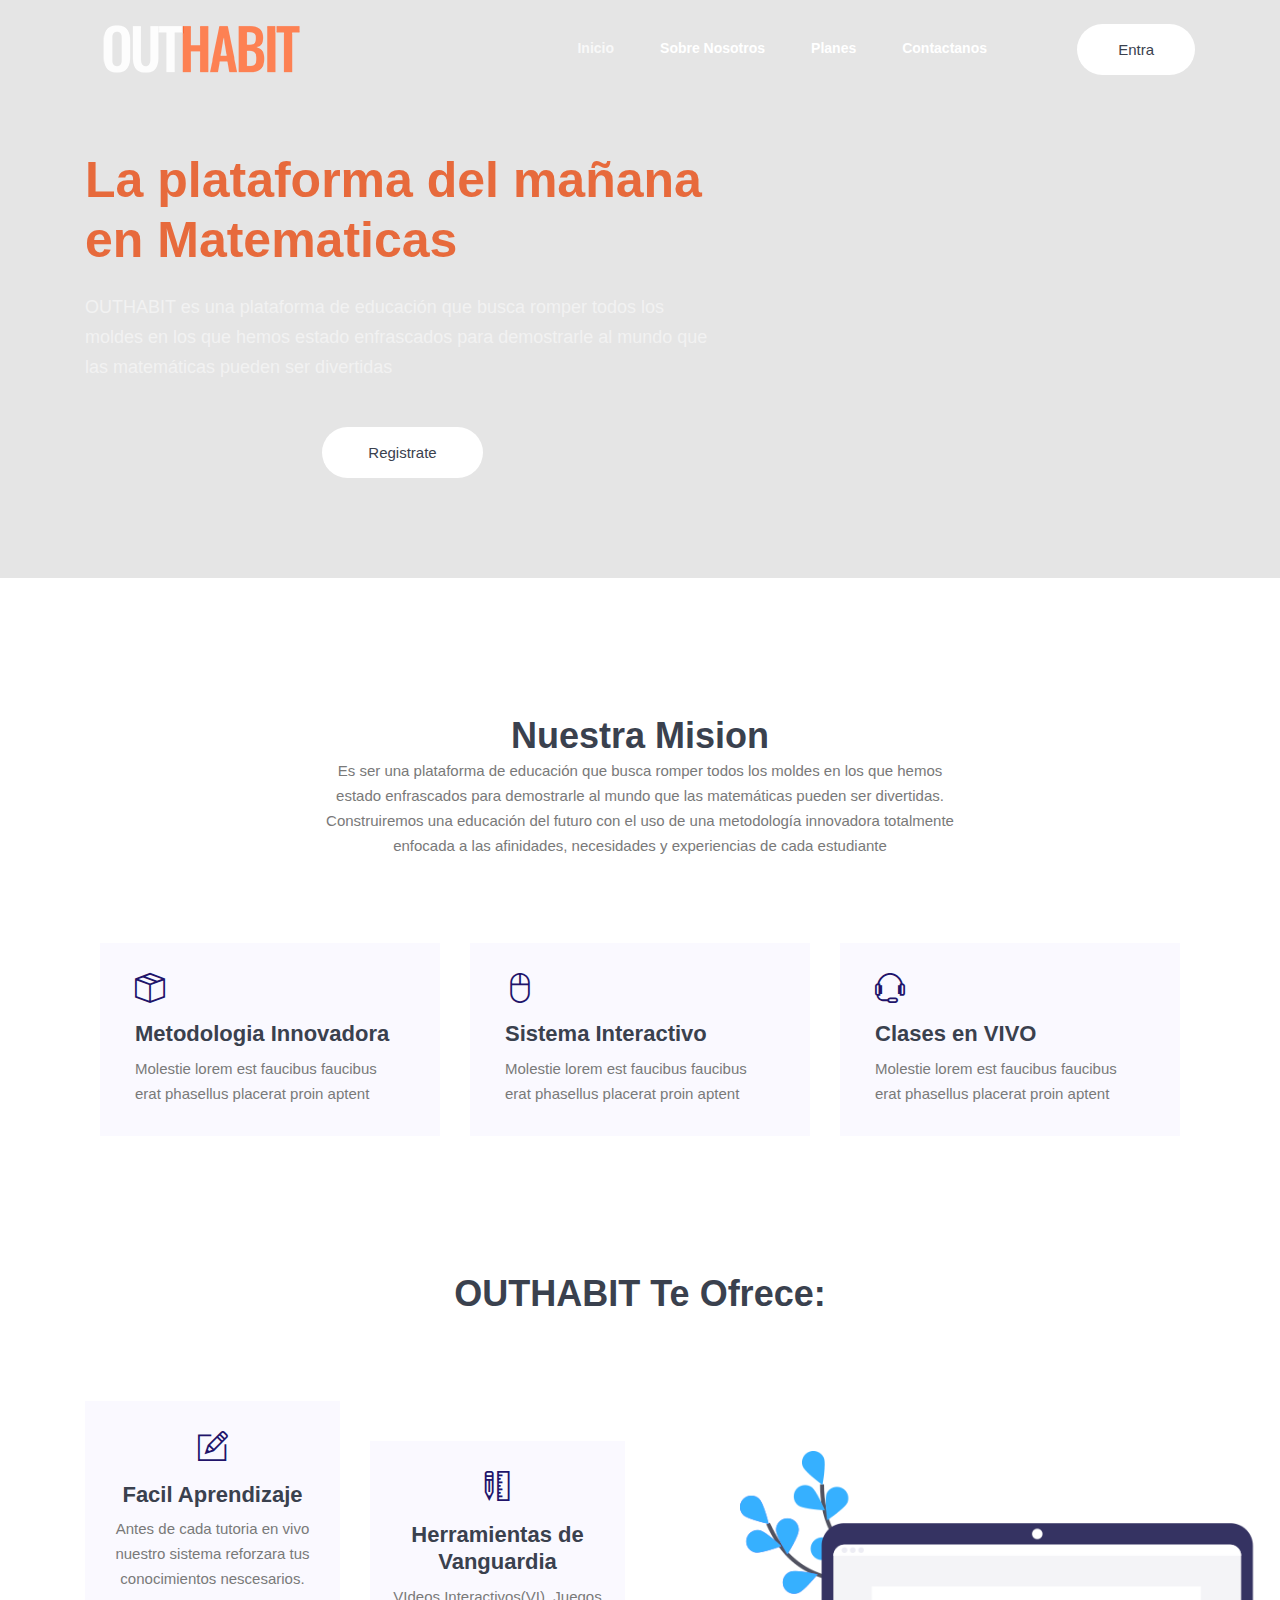
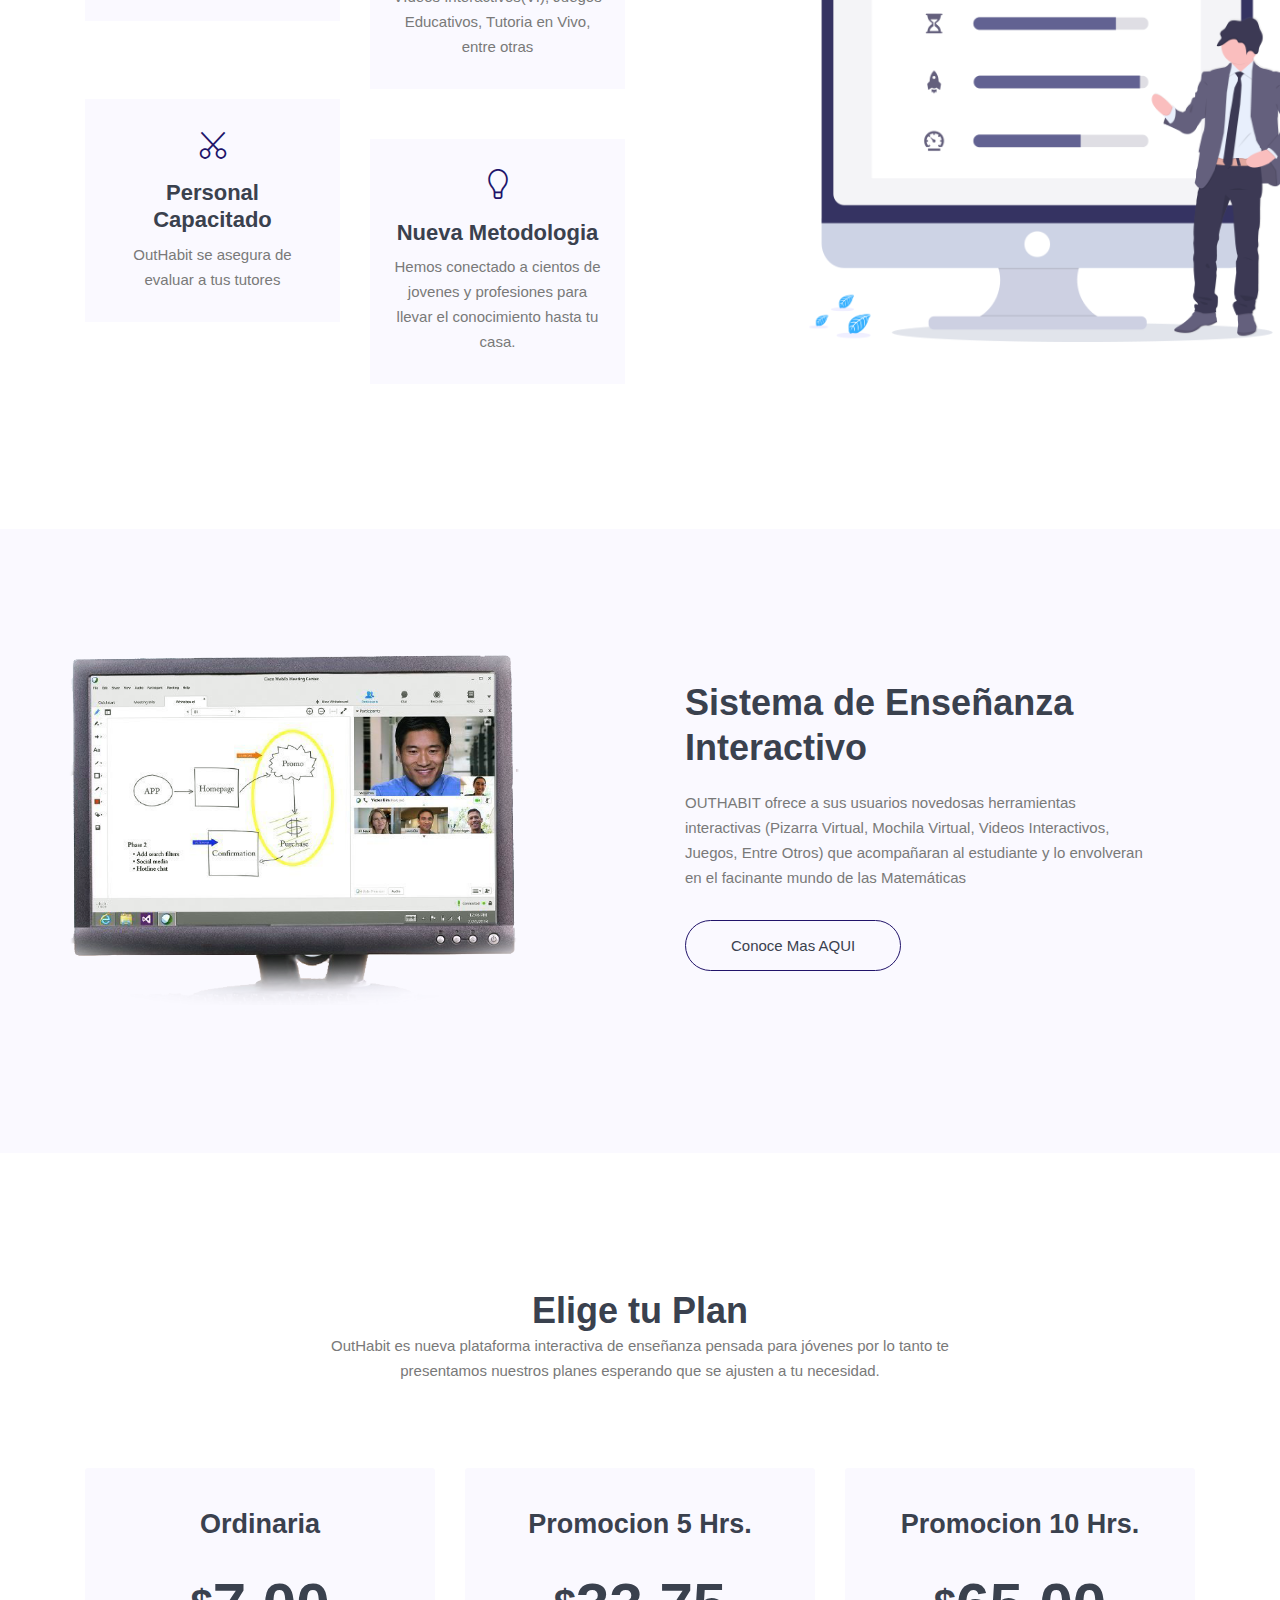
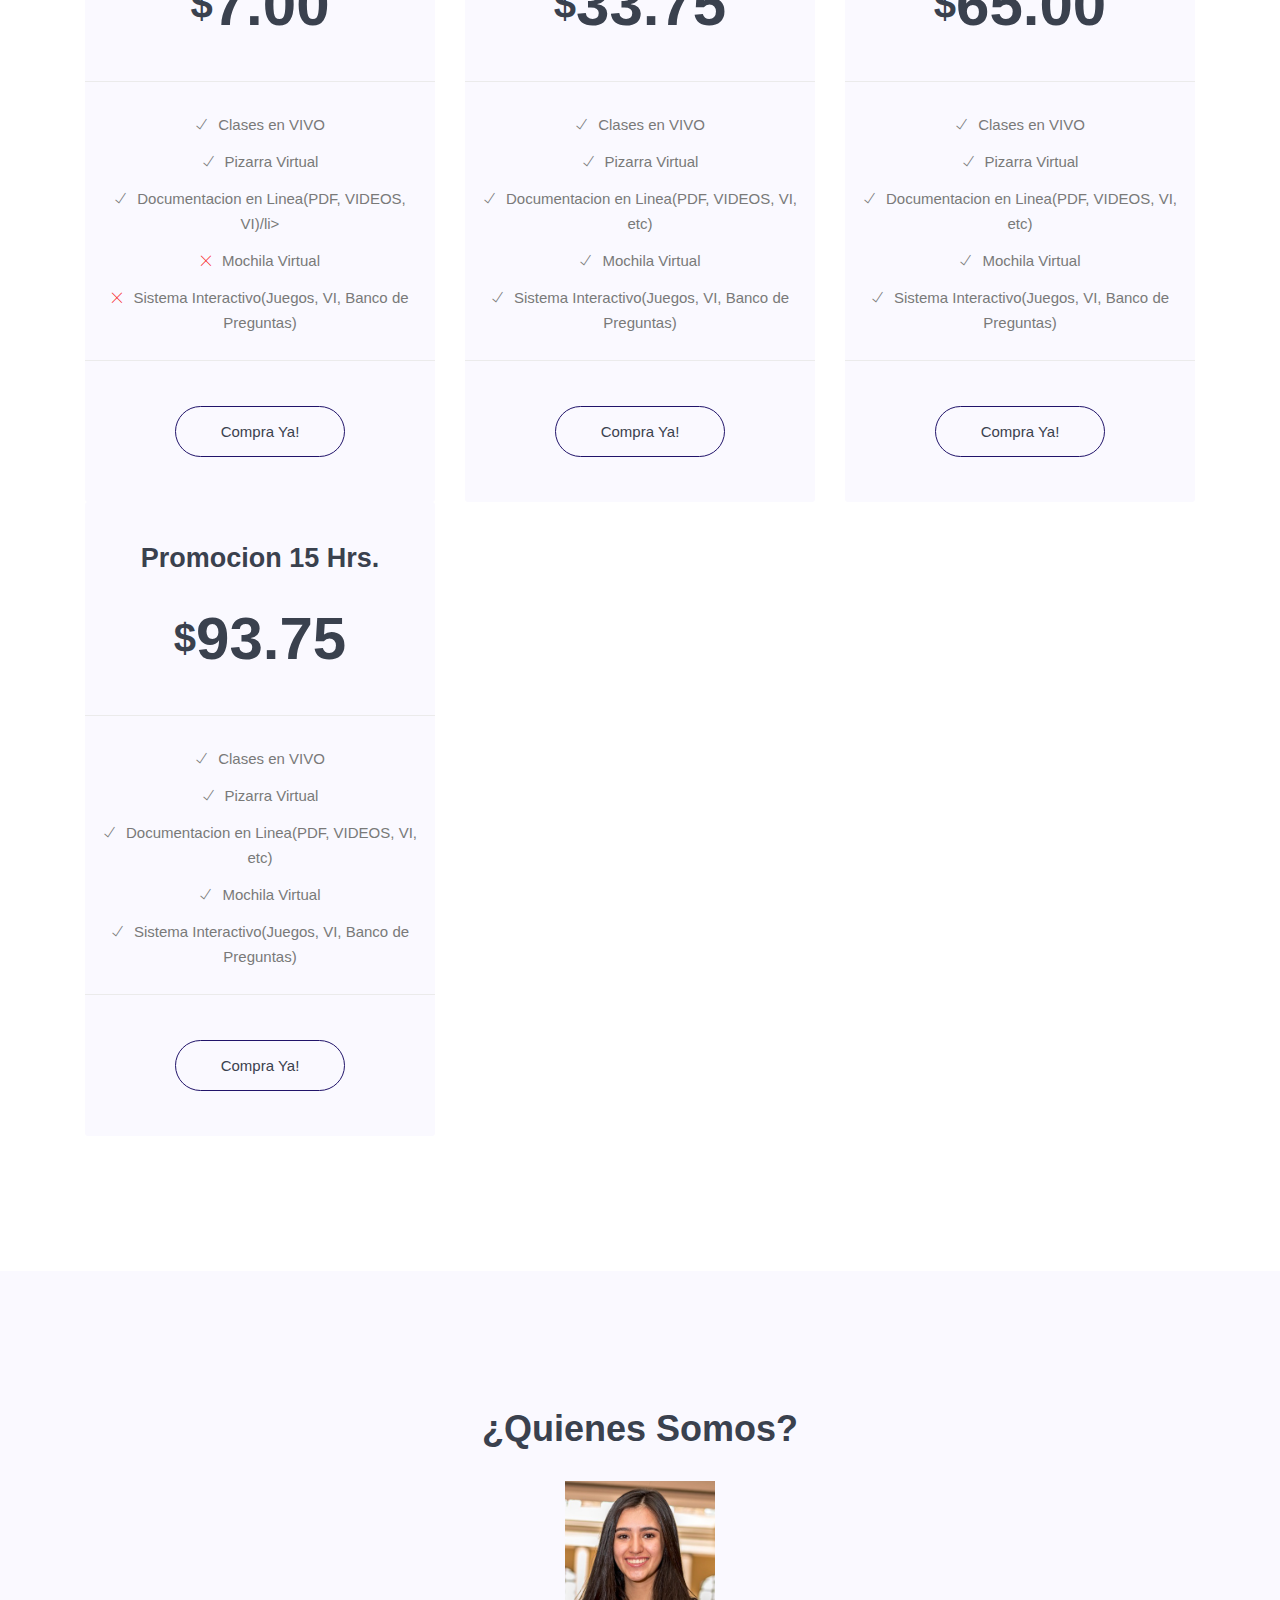
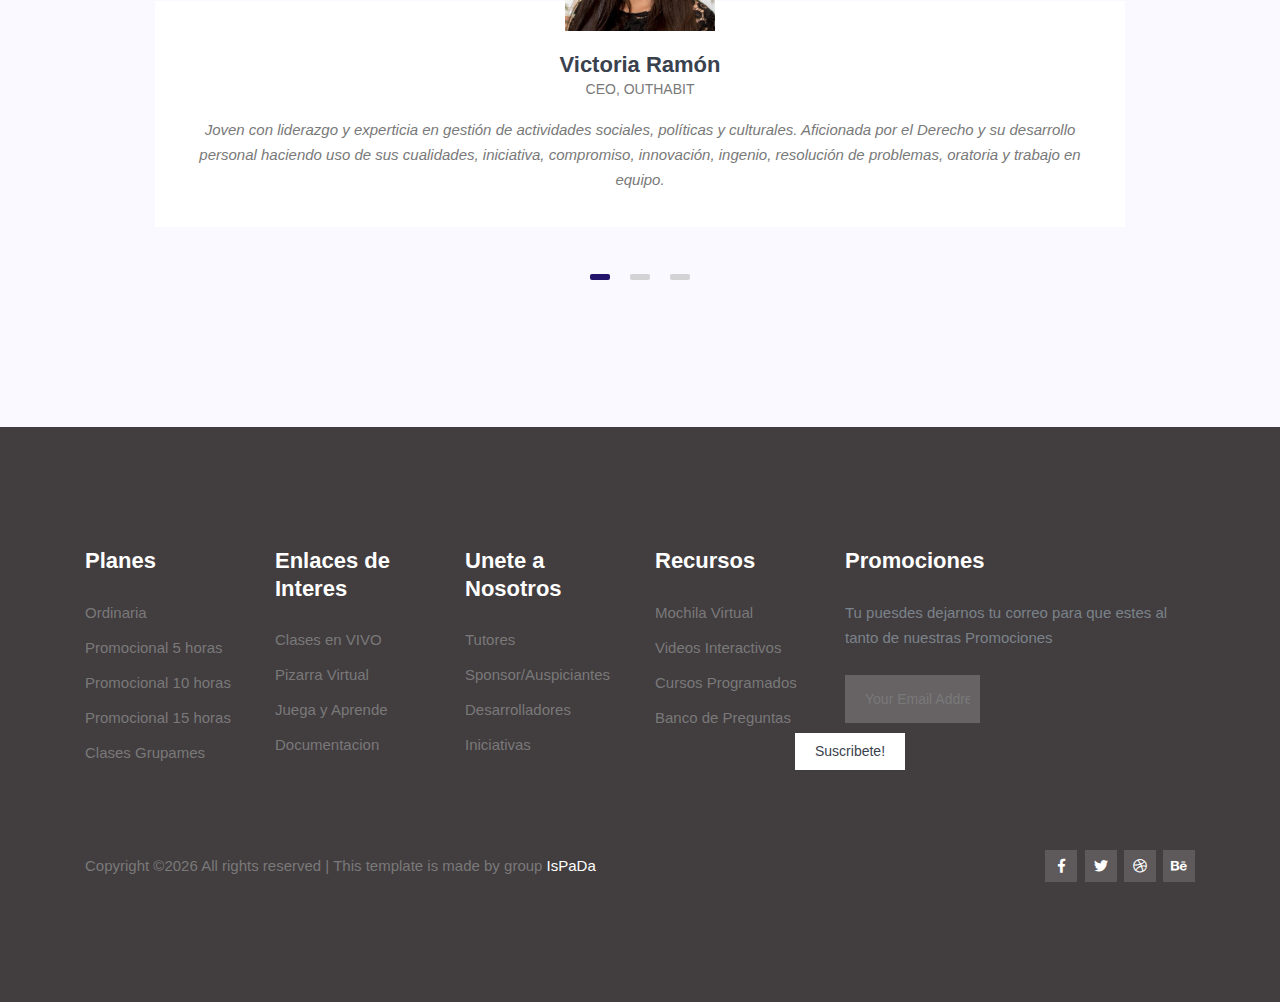
==== commit d08749ce: "Agregando imagenes" ====
--- a/index.html
+++ b/index.html
@@ -160,7 +160,7 @@
                   <span class="offer-single__icon">
                     <i class="ti-pencil-alt"></i>
                   </span>
-                  <h4>Facil Aprendisaje</h4>
+                  <h4>Facil Aprendizaje</h4>
                   <p>Antes de cada tutoria en vivo nuestro sistema reforzara tus conocimientos nescesarios.</p>
                 </div>
               </div>
--- a/css/index.css
+++ b/css/index.css
@@ -6,6 +6,6 @@
     left: 0;
     width: 100%;
     height: 100%;
-    background: url(../img/banner/img2.jpg) left center no-repeat;
+    background: url(../img/banner/img8.jpg) left center no-repeat;
     background-size: cover;
     z-index: -1;
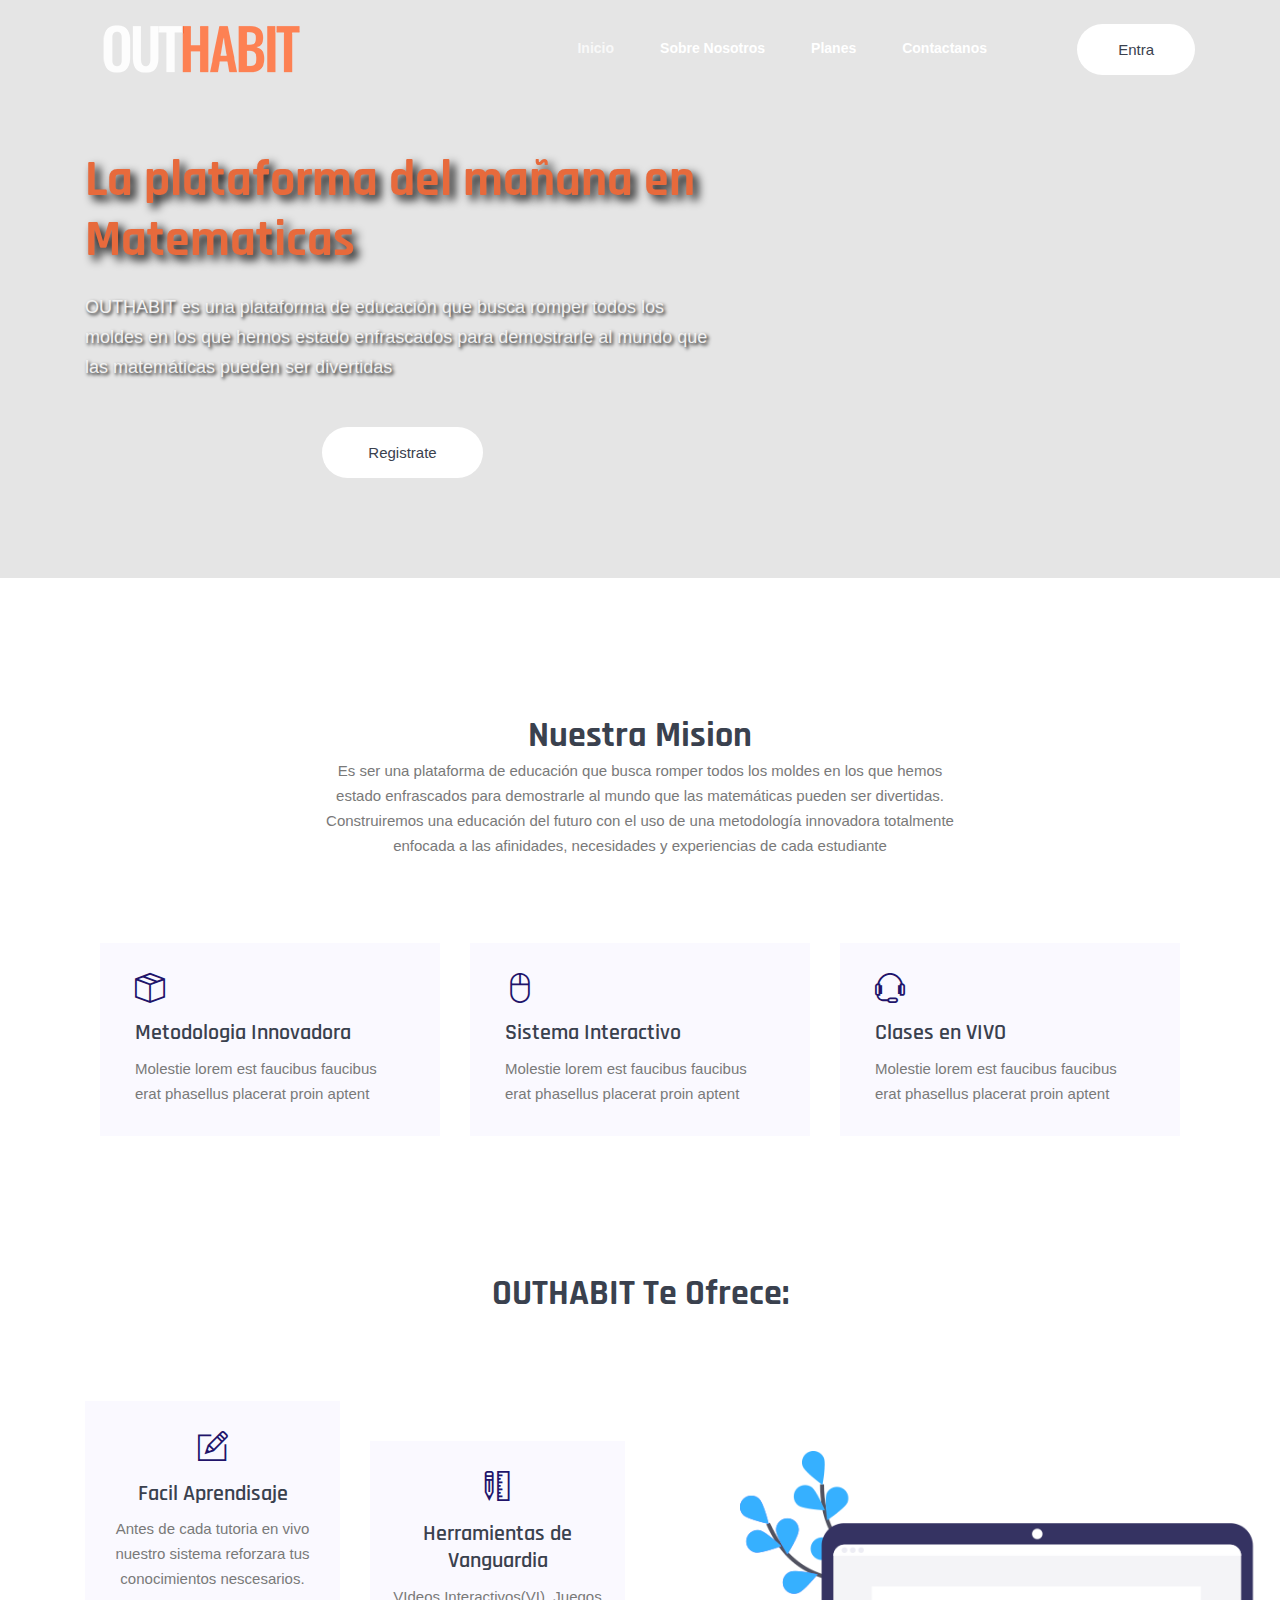
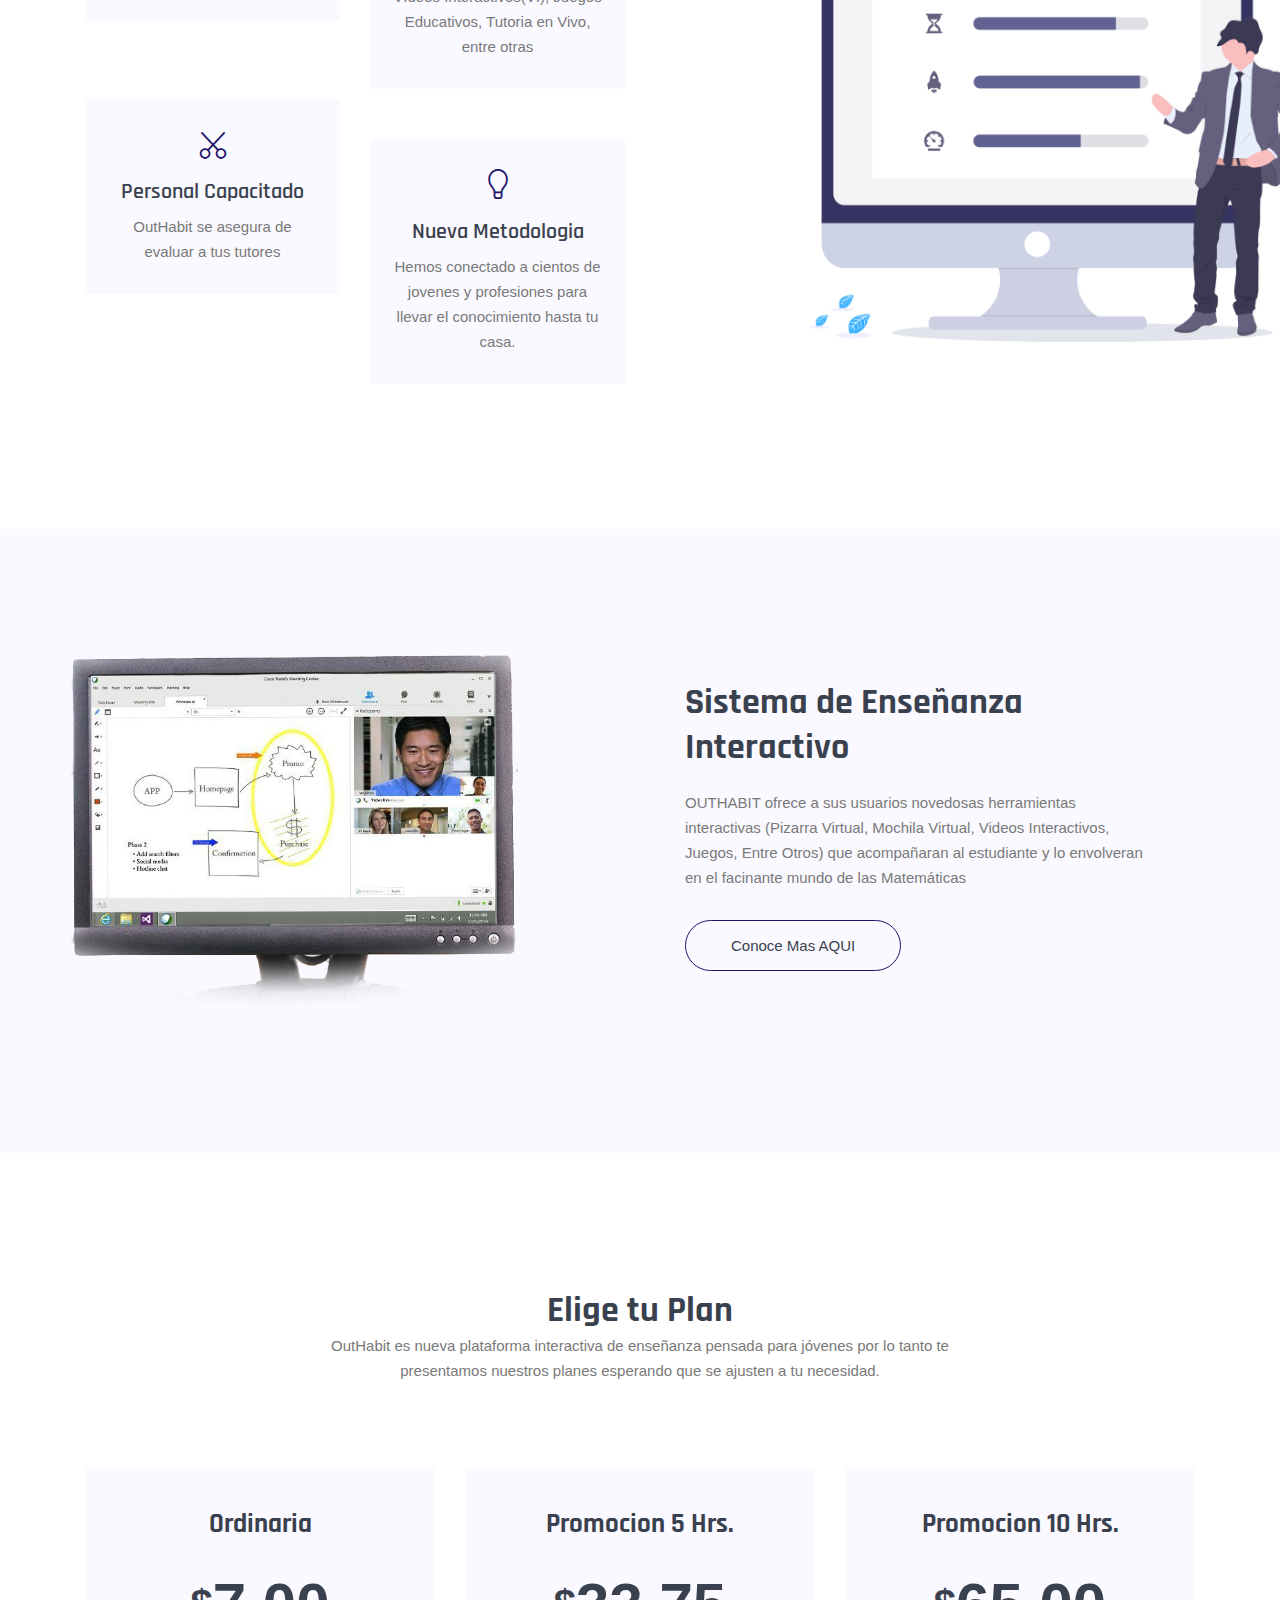
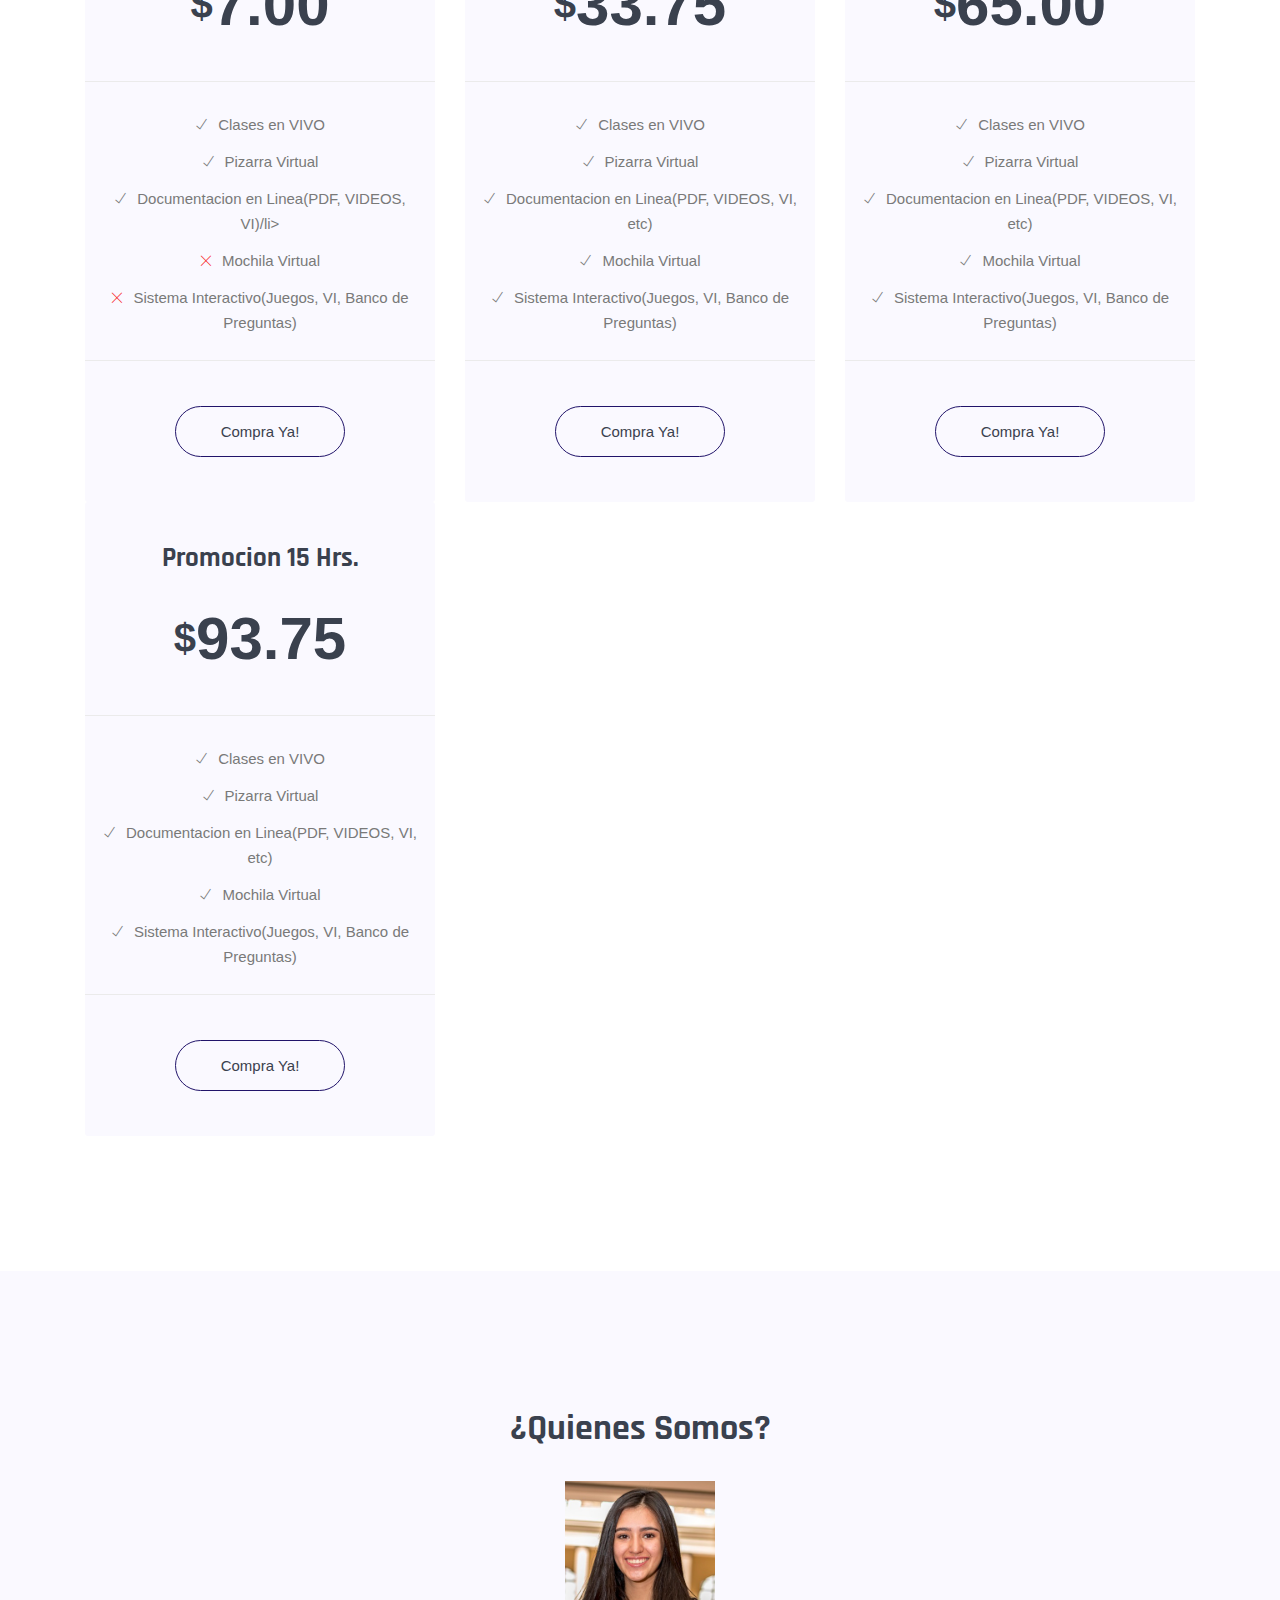
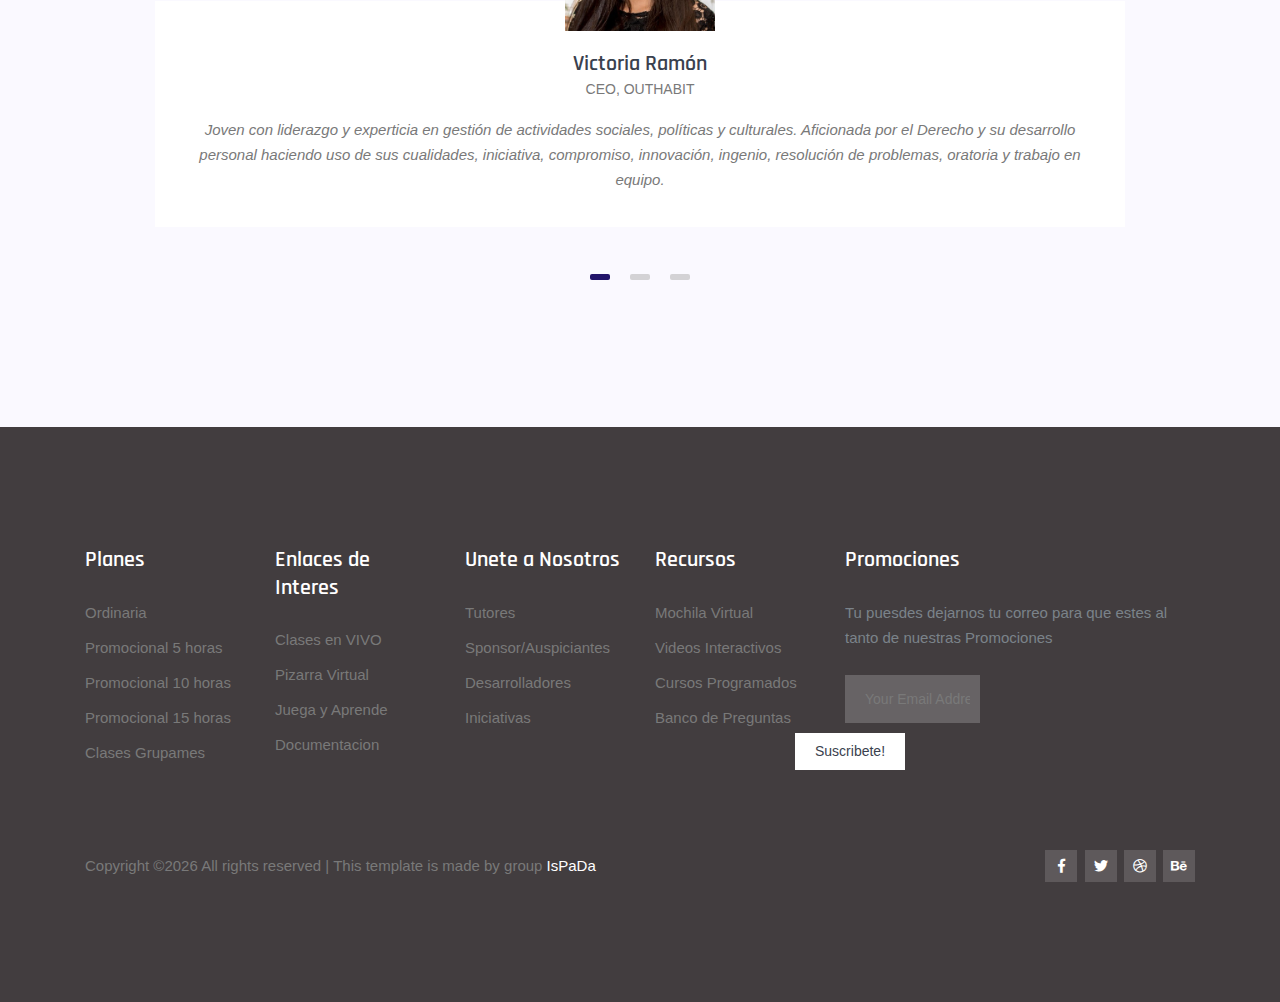
==== commit d3ce3151: "Corrigiendo fuentes y fondos de registros" ====
--- a/index.html
+++ b/index.html
@@ -60,9 +60,9 @@
         <div class="row">
           <div class="col-lg-7">
             <div class="hero-banner__content">
-              <h1>La plataforma del mañana en Matematicas</h1>
-              <p>OUTHABIT es una plataforma de educación que busca romper todos los moldes en los que hemos estado enfrascados para demostrarle al mundo que las matemáticas pueden ser divertidas</p>
-              <a class="button bg" href="sign up - student.html">Registrate</a>
+              <h1 style="text-shadow: black 0.1em 0.1em 0.2em">La plataforma del mañana en Matematicas</h1>
+              <p style= "white; text-shadow: black 0.1em 0.1em 0.2em">OUTHABIT es una plataforma de educación que busca romper todos los moldes en los que hemos estado enfrascados para demostrarle al mundo que las matemáticas pueden ser divertidas</p>
+              <a style="text-shadow: white 0.1em 0.1em 0.2em" class="button bg" href="sign up - student.html">Registrate</a>
             </div>
           </div>
           <div class="col-lg-5 pt-5">
@@ -160,7 +160,7 @@
                   <span class="offer-single__icon">
                     <i class="ti-pencil-alt"></i>
                   </span>
-                  <h4>Facil Aprendizaje</h4>
+                  <h4>Facil Aprendisaje</h4>
                   <p>Antes de cada tutoria en vivo nuestro sistema reforzara tus conocimientos nescesarios.</p>
                 </div>
               </div>
--- a/css/index.css
+++ b/css/index.css
@@ -1,3 +1,11 @@
+@import url("https://fonts.googleapis.com/css?family=Rajdhani:400,600,700");
+@import url('https://fonts.googleapis.com/css?family=Hammersmith+One');
+@font-face {
+    font-family: 'Gotham Book';
+    font-style: normal;
+    font-weight: normal;
+    src: local('Gotham Book'), url('GothamBook.woff') format('woff');
+}
 .hero-banner::after {
     content: "";
     display: block;
@@ -6,6 +14,6 @@
     left: 0;
     width: 100%;
     height: 100%;
-    background: url(../img/banner/img8.jpg) left center no-repeat;
+    background: url(../img/banner/img2.jpg) left center no-repeat;
     background-size: cover;
     z-index: -1;
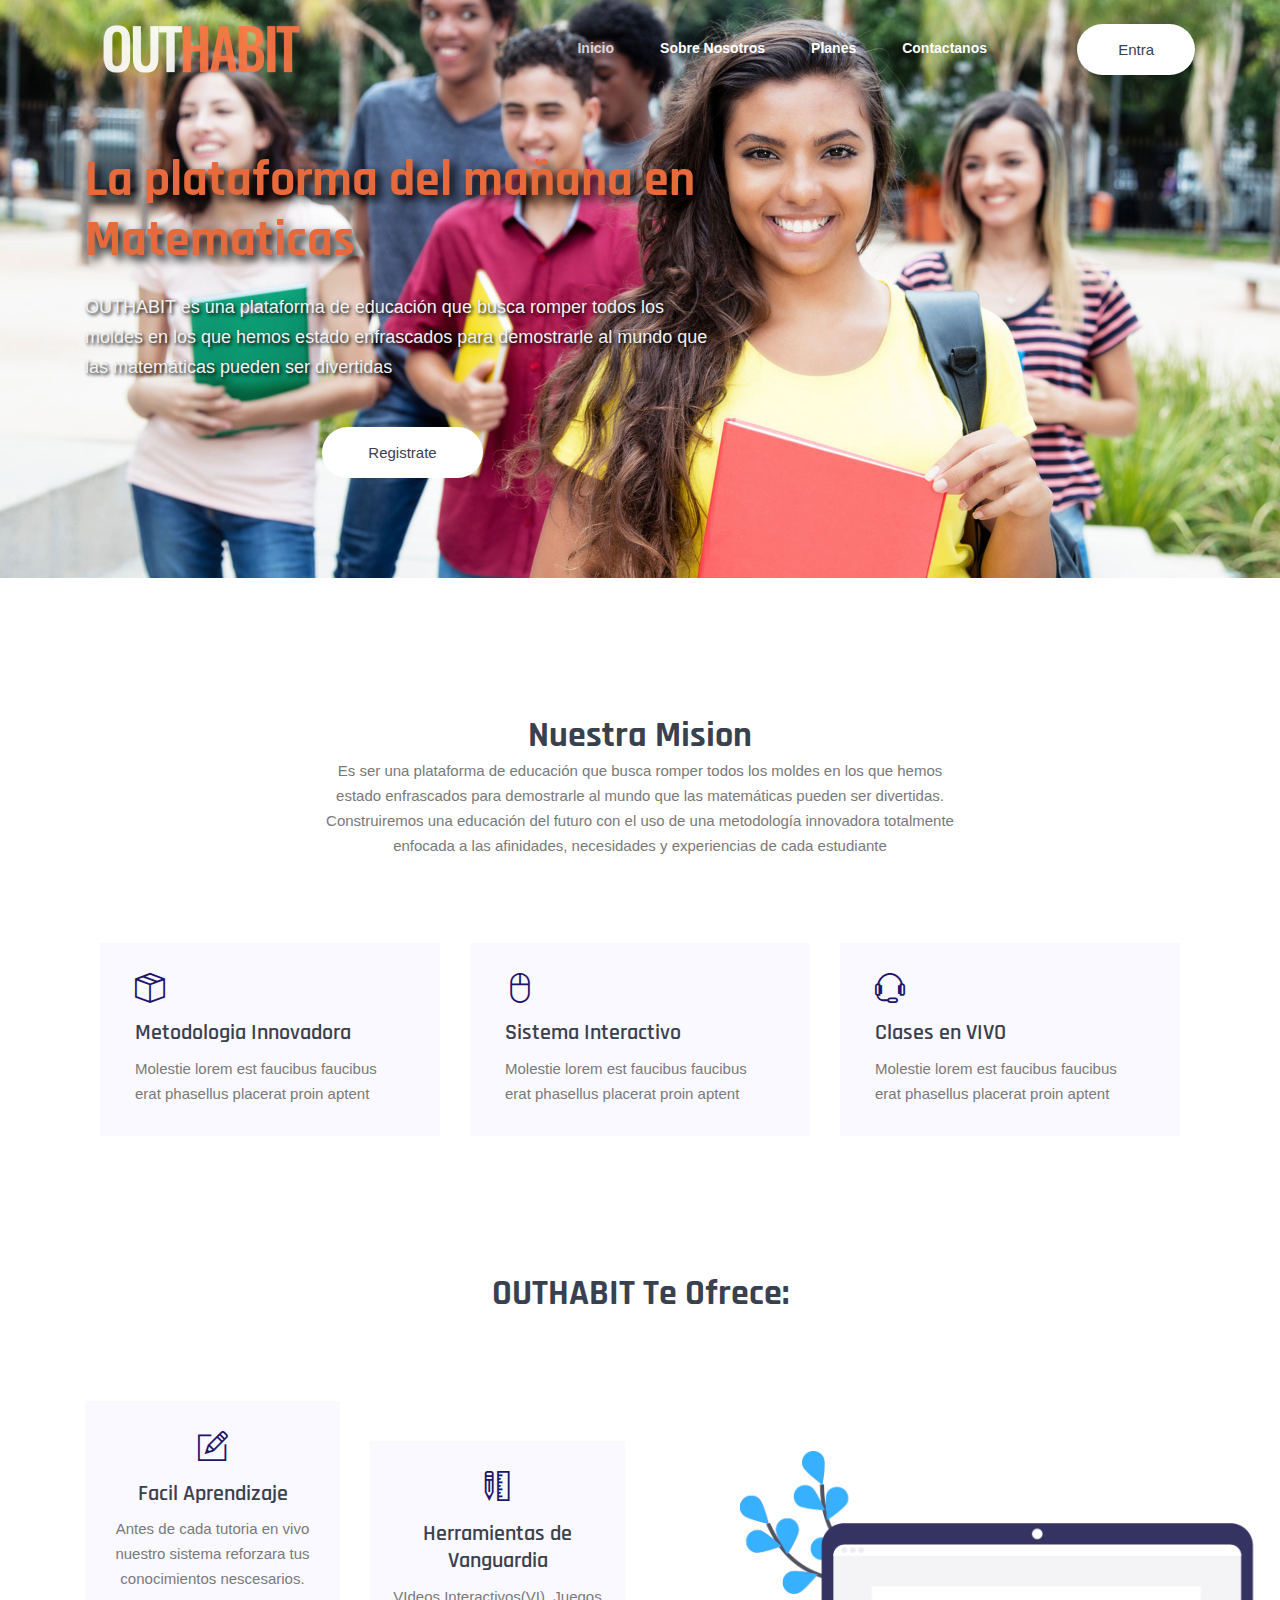
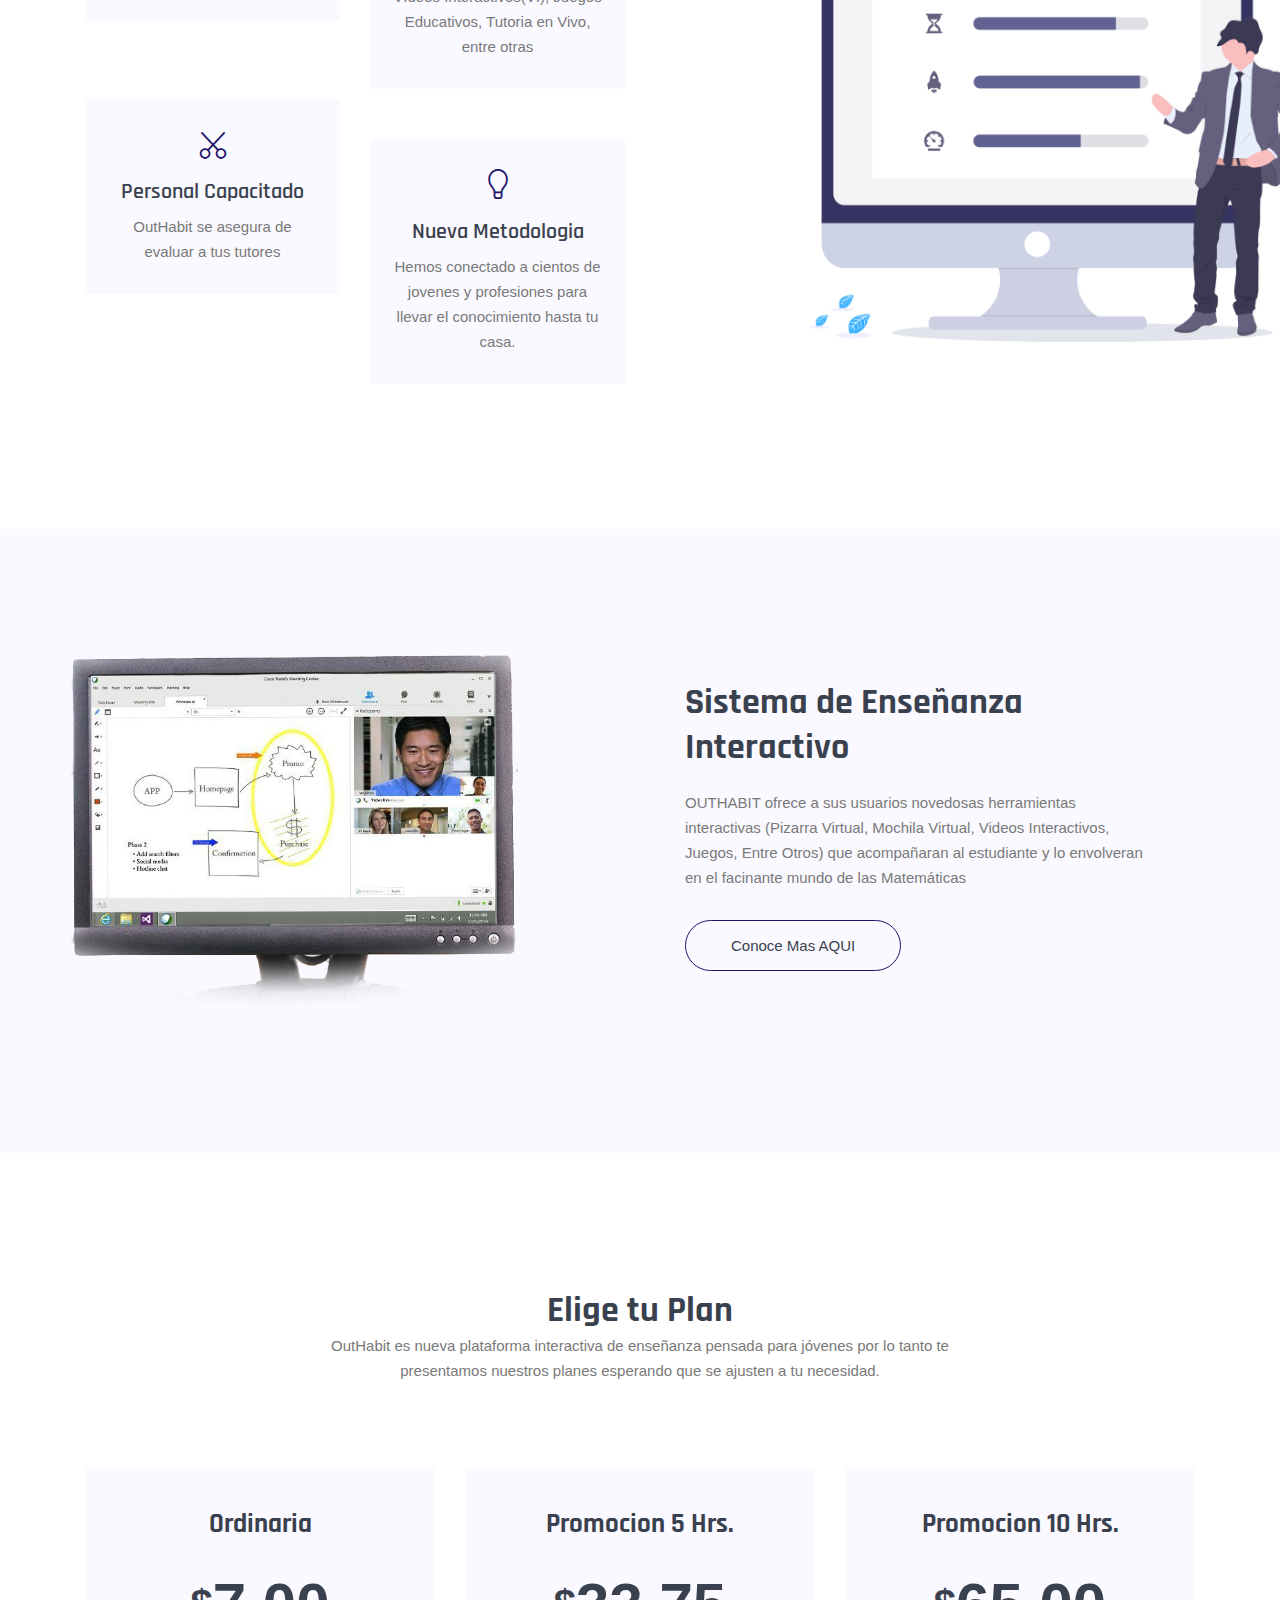
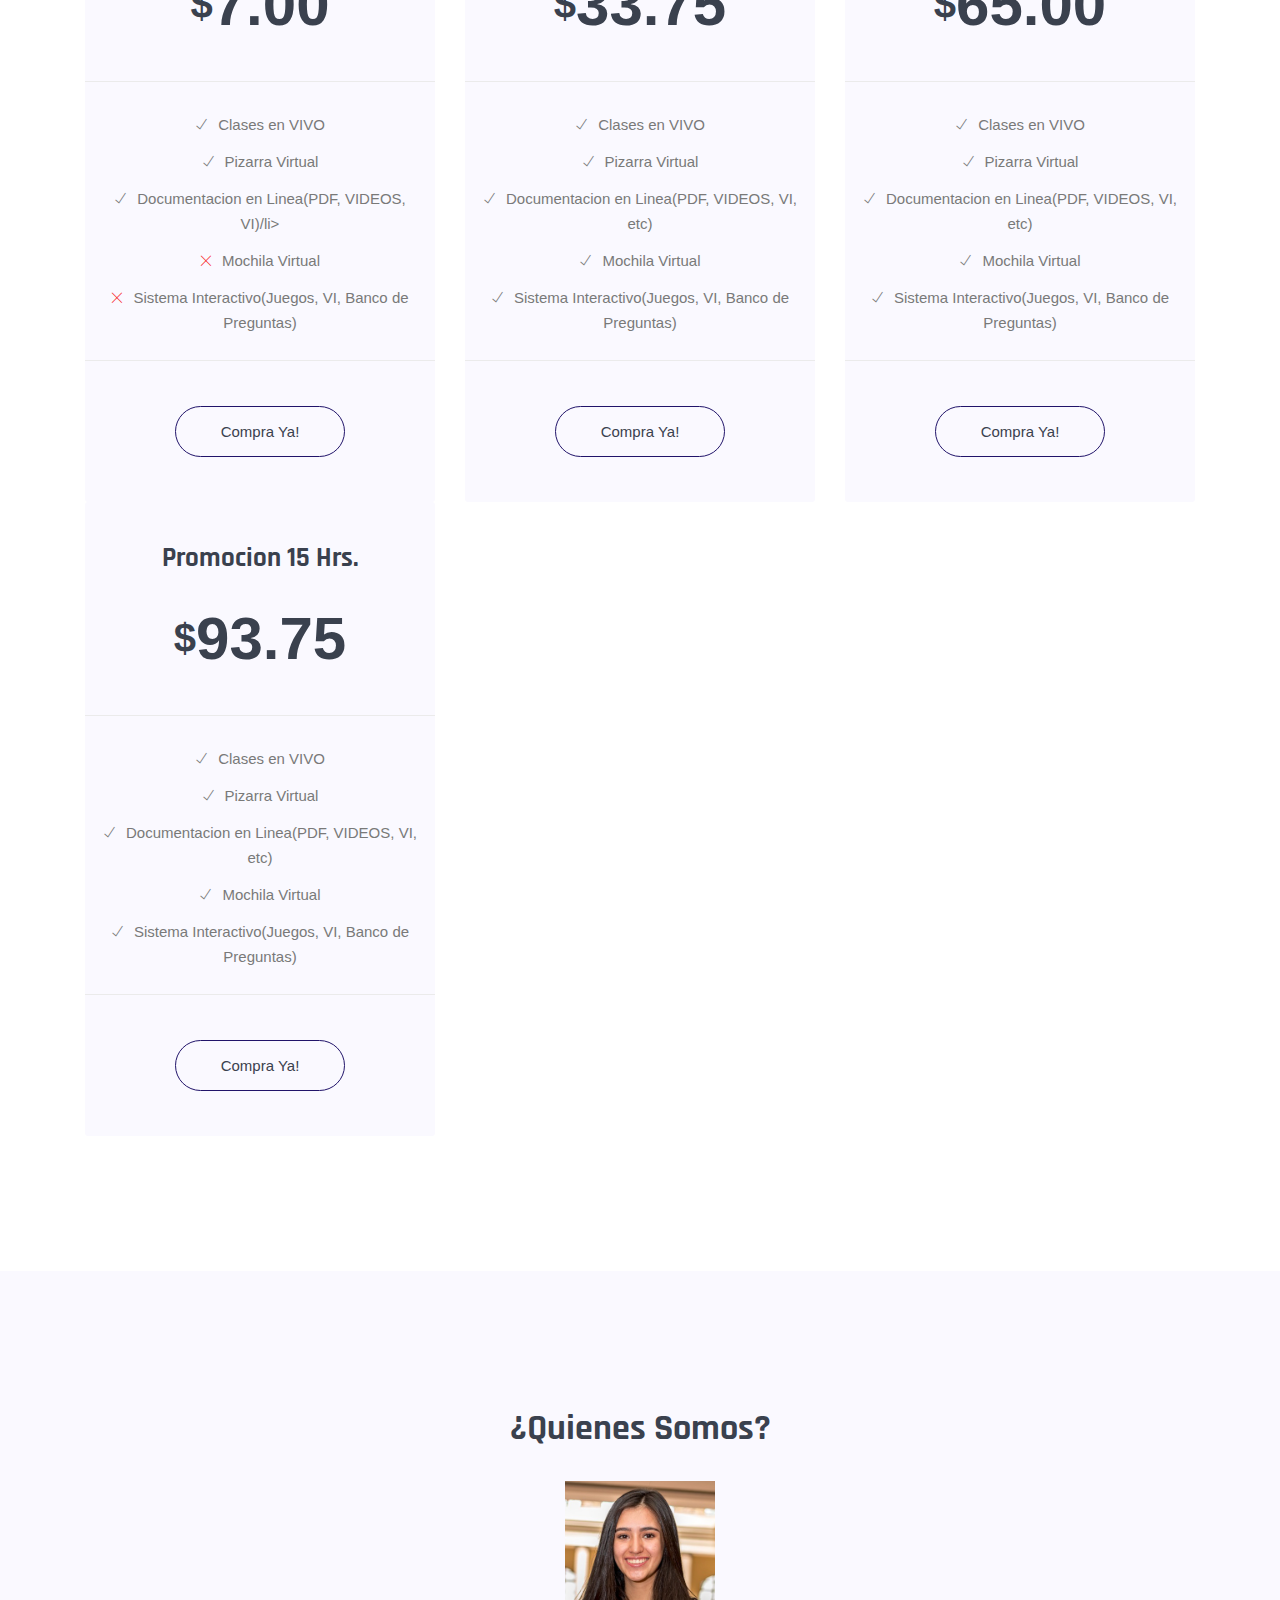
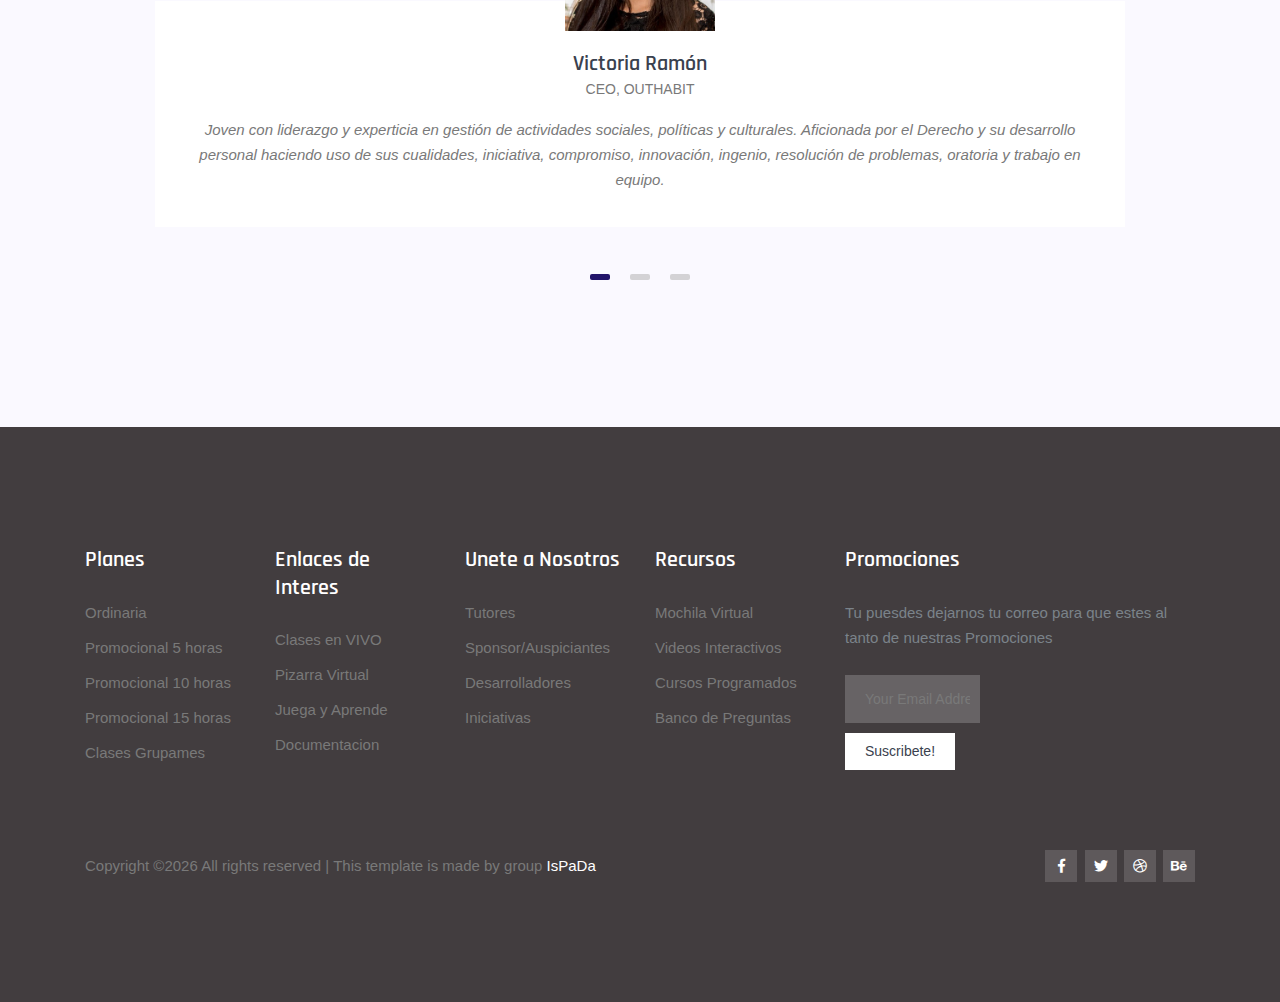
==== commit 9d4b6ef2: "Merge branch 'master' of https://github.com/paxasaval/OUTHABIT-V1" ====
--- a/index.html
+++ b/index.html
@@ -160,7 +160,7 @@
                   <span class="offer-single__icon">
                     <i class="ti-pencil-alt"></i>
                   </span>
-                  <h4>Facil Aprendisaje</h4>
+                  <h4>Facil Aprendizaje</h4>
                   <p>Antes de cada tutoria en vivo nuestro sistema reforzara tus conocimientos nescesarios.</p>
                 </div>
               </div>
--- a/css/style.css
+++ b/css/style.css
@@ -1 +1 @@
-@font-face {font-family: 'Gotham Book';font-style: normal;font-weight: normal;src: local('Gotham Book'), url('GothamBook.woff') format('woff');}@import url('https://fonts.googleapis.com/css?family=Hammersmith+One'); @import url('https://fonts.googleapis.com/css?family=Hammersmith+One')@import url("https://fonts.googleapis.com/css?family=Rajdhani:400,600,700");@import url("https://fonts.googleapis.com/css?family=Roboto:400,500,700");body{color:#797979;font-family:"Roboto",sans-serif;font-size:15px;font-weight:400;line-height:1.667}ul{list-style-type:none;margin:0;padding:0}a:hover{text-decoration:none}button{cursor:pointer}button:focus{outline:0;box-shadow:none}h1,h2,h3,h4,h5,h6,checkbox{font-family:"Rajdhani",sans-serif;color:#3a414e;line-height:1.25}h1,.h1{font-size:30px;font-weight:700;line-height:1.2}@media (min-width: 600px){h1,.h1{font-size:50px}}h2,.h2{font-size:28px;font-weight:700}@media (min-width: 1000px){h2,.h2{font-size:36px}}h3,.h3{font-size:20px;font-weight:600}@media (min-width: 1000px){h3,.h3{font-size:22px}}.pb-85px{padding-bottom:45px}@media (min-width: 1000px){.pb-85px{padding-bottom:85px}}.section-margin{margin:60px 0}@media (min-width: 1000px){.section-margin{margin:100px 0}}@media (min-width: 1200px){.section-margin{margin:135px 0}}.section-margin--medium{margin:40px 0}@media (min-width: 800px){.section-margin--medium{margin:80px 0}}@media (min-width: 1200px){.section-margin--medium{margin:120px 0}}.section-padding{padding:60px 0}@media (min-width: 1000px){.section-padding{padding:100px 0}}@media (min-width: 1200px){.section-padding{padding:135px 0}}.section-padding--small{padding:60px 0}@media (min-width: 1000px){.section-padding--small{padding:100px 0}}.bg-magnolia{background:#faf9ff}.header_area{position:absolute;top:0;width:100%;z-index:99;transition:background 0.4s, all 0.3s linear}.header_area .navbar-right{min-width:200px;text-align:right}@media (max-width: 991px){.header_area .navbar-right{margin:20px 0}}.header_area .navbar-brand{margin-right:30px}.header_area .navbar-social{min-width:95px;float:right}.header_area .navbar-social li{margin-right:12px}.header_area .navbar-social li i,.header_area .navbar-social li span{font-size:13px;color:#242429}.header_area .navbar-social li:last-child{margin-right:0}.header_area .navbar-social li a:hover i,.header_area .navbar-social li span{color:#21146a}.header_area .menu_nav{width:100%}.header_area .navbar{background:transparent;padding:5px 0;border:0px;border-radius:0px;width:100%}@media (min-width: 991px){.header_area .navbar{padding:20px 0}}.header_area .navbar .nav .nav-item{margin-right:30px}.header_area .navbar .nav .nav-item .nav-link{font-family:"Roboto",sans-serif;color:#fff;font-size:14px;text-transform:capitalize;font-weight:700;display:inline-block}.header_area .navbar .nav .nav-item .nav-link:after{display:none}.header_area .navbar .nav .nav-item:hover .nav-link,.header_area .navbar .nav .nav-item.active .nav-link{color:#fff;opacity:.75}.header_area .navbar .nav .nav-item.submenu{position:relative}.header_area .navbar .nav .nav-item.submenu ul{border:none;padding:0px;border-radius:0px;box-shadow:none;margin:0px;background:#fff}@media (min-width: 992px){.header_area .navbar .nav .nav-item.submenu ul{position:absolute;top:120%;left:0px;min-width:200px;text-align:left;opacity:0;transition:all 300ms ease-in;visibility:hidden;display:block;border:none;padding:0px;border-radius:0px;box-shadow:0px 10px 30px 0px rgba(0,0,0,0.4)}}.header_area .navbar .nav .nav-item.submenu ul:before{content:"";width:0;height:0;border-style:solid;border-width:10px 10px 0 10px;border-color:#eeeeee transparent transparent transparent;position:absolute;right:24px;top:45px;z-index:3;opacity:0;transition:all 400ms linear}.header_area .navbar .nav .nav-item.submenu ul .nav-item{display:block;float:none;margin-right:0px;border-bottom:1px solid #ededed;margin-left:0px;transition:all 0.4s linear}.header_area .navbar .nav .nav-item.submenu ul .nav-item .nav-link{line-height:45px;color:#21146a !important;padding:0px 30px;transition:all 150ms linear;display:block;margin-right:0px}.header_area .navbar .nav .nav-item.submenu ul .nav-item:last-child{border-bottom:none}.header_area .navbar .nav .nav-item.submenu ul .nav-item:hover .nav-link{background-color:#21146a;color:#fff !important}@media (min-width: 992px){.header_area .navbar .nav .nav-item.submenu:hover ul{visibility:visible;opacity:1;top:100%}}.header_area .navbar .nav .nav-item.submenu:hover ul .nav-item{margin-top:0px}.header_area .navbar .nav .nav-item:last-child{margin-right:0px}.header_area .navbar .search{font-size:12px;line-height:60px;display:inline-block;margin-left:80px}.header_area .navbar .search i{font-weight:600}.header_area.navbar_fixed .main_menu{position:fixed;width:100%;top:-70px;left:0;right:0;background:#423d3f;z-index:99;transform:translateY(70px);transition:transform 500ms ease, background 500ms ease;-webkit-transition:transform 500ms ease, background 500ms ease;box-shadow:0px 3px 16px 0px rgba(0,0,0,0.1)}.header_area.navbar_fixed .main_menu .navbar .nav .nav-item .nav-link{line-height:20px}@media (min-width: 992px){.header_area.white_menu .navbar .navbar-brand img{display:none}.header_area.white_menu .navbar .navbar-brand img+img{display:inline-block}}@media (max-width: 991px){.header_area.white_menu .navbar .navbar-brand img{display:inline-block}.header_area.white_menu .navbar .navbar-brand img+img{display:none}}.header_area.white_menu .navbar .nav .nav-item .nav-link{color:#fff}.header_area.white_menu.navbar_fixed .main_menu .navbar .navbar-brand img{display:inline-block}.header_area.white_menu.navbar_fixed .main_menu .navbar .navbar-brand img+img{display:none}.header_area.white_menu.navbar_fixed .main_menu .navbar .nav .nav-item .nav-link{line-height:70px}.top_menu{background:#ec9d5f}.top_menu .float-left a{line-height:40px;display:inline-block;color:#fff;text-transform:uppercase;font-size:12px;margin-right:50px;-webkit-transition:all 0.3s ease 0s;-moz-transition:all 0.3s ease 0s;-o-transition:all 0.3s ease 0s;transition:all 0.3s ease 0s}.top_menu .float-left a:last-child{margin-right:0px}.top_menu .float-right .pur_btn{color:#fff;line-height:40px;display:block;padding:0px 40px;font-weight:500;font-size:12px}@media (max-width: 1619px){.header_area .navbar .search{margin-left:40px}}@media (max-width: 1199px){.header_area .navbar .nav .nav-item{margin-right:28px}.home_banner_area .banner_inner{padding:100px 0px}.header_area .navbar .tickets_btn{margin-left:40px}.home_banner_area .banner_inner .banner_content h2 br{display:none;font-size:36px}.home_banner_area .banner_inner .banner_content h2{font-size:36px;line-height:45px}}@media (max-width: 991px){.navbar-toggler{border:none;border-radius:0px;padding:0px;cursor:pointer;margin-top:27px;margin-bottom:23px}.header_area .navbar{background:#423d3f}.navbar-toggler[aria-expanded="false"] span:nth-child(2){opacity:1}.navbar-toggler[aria-expanded="true"] span:nth-child(2){opacity:0}.navbar-toggler[aria-expanded="true"] span:first-child{transform:rotate(-45deg);position:relative;top:7.5px}.navbar-toggler[aria-expanded="true"] span:last-child{transform:rotate(45deg);bottom:6px;position:relative}.navbar-toggler span{display:block;width:25px;height:3px;background:#fff;margin:auto;margin-bottom:4px;transition:all 400ms linear;cursor:pointer}.navbar .container{padding-left:15px;padding-right:15px}.nav{padding:0px 0px}.header_area+section,.header_area+row,.header_area+div{margin-top:117px}.header_top .nav{padding:0px}.header_area .navbar .nav .nav-item .nav-link{line-height:30px;margin-right:0px;display:block;border-bottom:1px solid #ededed33;border-radius:0px}.header_area .navbar .search{margin-left:0px}.header_area .navbar-collapse{max-height:340px;overflow-y:scroll}.header_area .navbar .nav .nav-item.submenu ul .nav-item .nav-link{padding:0px 15px}.header_area .navbar .nav .nav-item{margin-right:0px}.header_area+section,.header_area+row,.header_area+div{margin-top:41px}.home_banner_area .banner_inner .banner_content .banner_map_img{display:none}.header_area.navbar_fixed .main_menu .navbar .nav .nav-item .nav-link{line-height:40px}.header_area.white_menu.navbar_fixed .main_menu .navbar .nav .nav-item .nav-link{line-height:40px}.header_area.white_menu .navbar .nav .nav-item .nav-link{color:#222}.categories_post img{width:100%}.categories_post{max-width:360px;margin:0 auto}.blog_categorie_area .col-lg-4{margin-top:30px}.blog_area{padding-bottom:80px}.single-post-area .blog_right_sidebar{margin-top:30px}.contact_info{margin-bottom:50px}.home_banner_area .donation_inner{margin-bottom:-30px}.home_banner_area .dontation_item{max-width:350px;margin:auto}.footer_area .col-sm-6{margin-bottom:30px}.footer_area .footer_inner{margin-bottom:-30px}.news_widget{padding-left:0px}.home_banner_area .banner_inner .home_left_img{display:none}.header_area .navbar .tickets_btn{display:none}.home_banner_area .banner_inner{padding:70px 0px 100px 0px}.left_side_text{margin-bottom:50px}.price_item{max-width:360px;margin:0px auto 30px}.price_inner{margin-bottom:-30px}}@media (max-width: 767px){.home_banner_area{min-height:500px}.home_banner_area .banner_inner{min-height:500px}.home_banner_area .banner_inner .banner_content{margin-top:0px}.blog_banner .banner_inner .blog_b_text h2{font-size:40px;line-height:50px}.blog_info.text-right{text-align:left !important;margin-bottom:10px}.home_banner_area .banner_inner .banner_content h3{font-size:30px}.home_banner_area .banner_inner .banner_content p br{display:none}.home_banner_area .banner_inner .banner_content h3 span{line-height:45px;padding-bottom:0px;padding-top:0px}.footer-bottom{text-align:center}.footer-bottom .footer-social{text-align:center;margin-top:15px}.made_life_inner .nav.nav-tabs li{flex:0 0 50%;max-width:50%;margin-bottom:15px}.made_life_inner .nav.nav-tabs{margin-bottom:-15px}.made_life_area.made_white .left_side_text{margin-bottom:0px;margin-top:30px}}@media (max-width: 575px){.top_menu{display:none}.header_area+section,.header_area+row,.header_area+div{margin-top:51px}.home_banner_area .banner_inner .banner_content h2{font-size:28px;line-height:38px}.home_banner_area{min-height:450px}.home_banner_area .banner_inner{min-height:450px}.blog_banner .banner_inner .blog_b_text{margin-top:0px}.home_banner_area .banner_inner .banner_content img{display:none}.home_banner_area .banner_inner .banner_content h5{margin-top:0px}.p_120{padding-top:70px;padding-bottom:70px}.main_title h2{font-size:25px}.sample-text-area{padding:70px 0 70px 0}.generic-blockquote{padding:30px 15px 30px 30px}.blog_details h2{font-size:20px;line-height:30px}.blog_banner .banner_inner .blog_b_text h2{font-size:28px;line-height:38px}.footer-area{padding:70px 0px}.pad_top{padding-top:70px}.pad_btm{padding-bottom:70px}}@media (max-width: 480px){.header_area .navbar-collapse{max-height:250px}.home_banner_area .banner_inner .banner_content{padding:30px 15px;margin-top:0px}.banner_content .white_btn{display:block}.home_banner_area .banner_inner .banner_content h3{font-size:24px}.banner_area .banner_inner .banner_content h2{font-size:32px}.comments-area .thumb{margin-right:10px}.testi_item .media .d-flex{padding-right:0px}.testi_item .media .d-flex img{width:auto;margin-bottom:15px}.testi_item .media{display:block}.banner_btn{margin-bottom:20px}}.hero-banner{position:relative;background:rgba(0,0,0,0.1);background-size:cover;padding:90px 0 60px 0;z-index:1}@media (min-width: 600px){.hero-banner{padding:150px 0 120px 0}}@media (min-width: 991px){.hero-banner{padding:175px 0 160px 0}}@media (min-width: 1200px){.hero-banner{padding:150px 0 100px 0}}.hero-banner__img{position:relative}@media (min-width: 1200px){.hero-banner__img img{position:absolute;top:0;left: 0px}}.hero-banner__content h1{color:#e76a3c;margin-bottom:22px}.hero-banner__content p{color:#f2f2f2;margin-bottom:45px;font-size:18px;}.hero-banner::after{content:"";display:block;position:absolute;top:0;left:0;width:100%;height:100%;background:url(../img/banner/img2.jpg) left center no-repeat;background-size:cover;z-index:-1}.hero-banner--sm{padding:0;height:300px}.hero-banner--sm::after{height:100%}@media (min-width: 1000px){.hero-banner--sm{height:500px}}.hero-banner--sm__content{position:absolute;top:50%;left:50%;width:100%;transform:translate(-50%, -50%);margin-top:20px;text-align:center}@media (min-width: 600px){.hero-banner--sm__content{margin-top:40px}}.hero-banner--sm__content>*{color:#fff}.hero-banner--sm__content h3{font-size:27px;margin-bottom:0}.hero-banner--sm__content h1{margin-bottom:10px}.hero-banner--sm__content h4{font-size:18px}.banner-breadcrumb{display:inline-block}.banner-breadcrumb .breadcrumb{background:transparent;padding:0}.banner-breadcrumb .breadcrumb-item{padding:.1rem}.banner-breadcrumb .breadcrumb-item a{text-transform:capitalize;color:#fff}.banner-breadcrumb .breadcrumb-item+.breadcrumb-item::before{color:#fff;padding-left:.2rem;padding-right:.4rem}.banner-breadcrumb .breadcrumb-item.active{color:#fff}.section-intro{max-width:630px;margin-right:auto;margin-left:auto}.section-intro__title{font-weight:700;color:#3a414e;margin-bottom:0px}.section-intro__subtitle{font-size:15px;color:#797979;margin-bottom:0}.card-feature{padding:30px 35px;border:0;border-radius:0;background:#faf9ff;-webkit-transition:all 0.3s ease 0s;-moz-transition:all 0.3s ease 0s;-o-transition:all 0.3s ease 0s;transition:all 0.3s ease 0s}.card-feature__icon{margin-bottom:12px}.card-feature__icon i,.card-feature__icon span{font-size:30px;color:#21146a}.card-feature__title{font-size:22px;font-weight:600}.card-feature__subtitle{margin-bottom:0}.card-feature:hover{background:#fff;box-shadow:0px 10px 20px 0px rgba(33,20,106,0.1)}.about__content h2{margin-bottom:20px}.about__content p{margin-bottom:38px}.offer-single{margin-bottom:30px}@media (min-width: 991px){.offer-single{margin-bottom:50px}}.offer-single__content{border:0;border-radius:0;background:#faf9ff;padding:30px 23px;-webkit-transition:all 0.3s ease 0s;-moz-transition:all 0.3s ease 0s;-o-transition:all 0.3s ease 0s;transition:all 0.3s ease 0s}.offer-single__content h4{font-size:22px;font-weight:600}.offer-single__content p{margin-bottom:0}.offer-single__content:hover{background:#fff;box-shadow:0px 10px 20px 0px rgba(33,20,106,0.1)}.offer-single__icon{display:inline-block;margin-bottom:15px}.offer-single__icon i,.offer-single__icon span{font-size:30px;color:#21146a}@media (min-width: 991px){.offer-single__img{position:absolute;width:100%;top:50%;transform:translateY(-50%)}}@media (min-width: 991px) and (min-width: 1200px){.offer-single__img{transform:translateY(0);top:50px;left:100px}}@media (min-width: 991px){.offer-single-wrapper .offer-single:nth-child(even){position:relative;top:40px}}@media (min-width: 1200px){.solution__img{position:relative;left:-60px}}@media (min-width: 1200px){.solution__content{padding-left:30px;padding-right:45px}}.solution__content h2{margin-bottom:20px}.solution__content p{margin-bottom:30px}.card-pricing{background:#faf9ff;border-radius:3px;border:0;-webkit-transition:all 0.3s ease 0s;-moz-transition:all 0.3s ease 0s;-o-transition:all 0.3s ease 0s;transition:all 0.3s ease 0s}.card-pricing:hover{background:#fff;box-shadow:0px 20px 25.5px 4.5px rgba(33,20,106,0.1)}.card-pricing:hover .button{background:#21146a;color:#fff;}.card-pricing__header{border-bottom:1px solid #ebebeb;padding:40px 7px}.card-pricing__header h4{font-size:27px;font-weight:700;margin-bottom:5px}.card-pricing__header p{margin-bottom:27px}.card-pricing__price{font-size:40px;font-family:"Roboto",sans-serif;font-weight:700;margin:0}@media (min-width: 991px){.card-pricing__price{font-size:60px}}.card-pricing__price span{font-size:40px;vertical-align:middle;position:relative;bottom:5px}.card-pricing__list{padding:30px 8px 25px 8px;border-bottom:1px solid #ebebeb}.card-pricing__list li{margin-bottom:12px}.card-pricing__list li:last-child{margin-bottom:0}.card-pricing__list li i,.card-pricing__list li span{font-size:13px;margin-right:10px}.card-pricing__list li.unvalid i,.card-pricing__list li.unvalid span{color:#f81c1c;font-size:12px}.card-pricing__footer{padding:45px 0}.testimonial{max-width:970px;margin-right:auto;margin-left:auto}.testimonial__img{width:150px;height:150px;margin-left:auto;margin-right:auto;position:relative;top:30px;z-index:5}.testimonial__content{background:#fff;padding:50px 10px 35px 10px;position:relative}@media (min-width: 1000px){.testimonial__content{padding:50px 20px 35px 20px}}.testimonial__content h3{font-size:22px;font-weight:600;margin-bottom:0}.testimonial__content p{font-size:14px}.testimonial__i{font-size:15px !important;font-style:italic;margin-bottom:0}.testimonial__icon{font-size:173px;color:rgba(119,119,119,0.1);position:absolute;top:50%;transform:translateY(-50%);right:120px}.testimonial .owl-dots{margin-top:40px !important}.testimonial .owl-dots .owl-dot span{width:20px;height:6px;background:#d3d2d5;border-radius:2px;margin:5px 10px}.testimonial .owl-dots .owl-dot.active span{background:#21146a}.our_major_cause .owl-item{padding:0 10px;margin-bottom:50px}@media (max-width: 576px){.our_major_cause .owl-item{margin-bottom:0}}.our_major_cause .card{border:0;box-shadow:0 3px 14px 0px rgba(221,221,221,0.85);margin-bottom:30px;overflow:hidden}@media (max-width: 576px){.our_major_cause .card .card-body{padding:5px}}.our_major_cause .card figure{overflow:hidden;margin:0}.our_major_cause .card figure img{-webkit-transition:all 0.3s ease 0s;-moz-transition:all 0.3s ease 0s;-o-transition:all 0.3s ease 0s;transition:all 0.3s ease 0s}.our_major_cause .card .card_inner_body{padding:20px 12px 30px}.our_major_cause .card .card_inner_body .card-body-top{margin-bottom:30px}.our_major_cause .card .card-text{margin-bottom:0}.our_major_cause .card .progress{overflow:visible;height:4px;position:relative;background:rgba(255,255,255,0.2);top:-4px}.our_major_cause .card .progress .progress-bar span{position:absolute;bottom:-49px;right:11px;font-size:14px}.our_major_cause .card:hover img{-webkit-transform:scale(1.2);-moz-transform:scale(1.2);-ms-transform:scale(1.2);-o-transform:scale(1.2);transform:scale(1.2)}.our_major_cause .card:hover .main_btn2{color:#fff}.clients_logo_area .clients_slider .item{text-align:center}.clients_logo_area .clients_slider .item img{width:auto;text-align:center;display:block;margin:auto;line-height:70px;-webkit-filter:grayscale(100%);-moz-filter:grayscale(100%);-o-filter:grayscale(100%);-ms-filter:grayscale(100%);filter:grayscale(100%);opacity:.2;-webkit-transition:all 0.3s ease 0s;-moz-transition:all 0.3s ease 0s;-o-transition:all 0.3s ease 0s;transition:all 0.3s ease 0s}.clients_logo_area .clients_slider .item:hover img{opacity:1;-webkit-filter:grayscale(0%);-moz-filter:grayscale(0%);-o-filter:grayscale(0%);-ms-filter:grayscale(0%);filter:grayscale(0%)}.says_left{max-width:335px}.says_left h3{font-size:36px;line-height:45px;margin-bottom:20px;margin-top:30px}.says_left p{margin-bottom:0px}.says_item{background:#fff;border:1px solid #eeeeee;border-radius:10px;padding-left:30px;padding-right:30px;padding-top:55px;padding-bottom:55px;-webkit-transition:all 0.3s ease 0s;-moz-transition:all 0.3s ease 0s;-o-transition:all 0.3s ease 0s;transition:all 0.3s ease 0s}.says_item h4{font-size:20px;margin-bottom:13px}.says_item h5{font-weight:300;font-size:14px;margin-bottom:32px}.says_item p{margin-bottom:0px}.says_item:hover{box-shadow:0px 10px 30px 0px rgba(98,71,234,0.1);border-color:#fff}.about_us .about_img:after{content:'';position:absolute;top:30px;bottom:-5px;left:-10px;right:-10px;z-index:1}@media (max-width: 1024px){.about_us .about_img:after{background:#fff}}.about_us .about_img img{position:relative;z-index:2;box-shadow:0px 13px 35px #c9c9c9}.about_us .content_wrapper{padding:25px 0}.about_us .content_wrapper h1{margin-bottom:40px}.about_us .content_wrapper .main_btn{margin-top:50px}.about_us .bottom_para{margin-top:50px}.recent_event .single_event{margin-bottom:30px}.recent_event .single_event figure{overflow:hidden;margin:0;position:relative}.recent_event .single_event figure img{-webkit-transition:all 0.3s ease 0s;-moz-transition:all 0.3s ease 0s;-o-transition:all 0.3s ease 0s;transition:all 0.3s ease 0s}.recent_event .single_event .content_wrapper{padding:22px 28px 10px 0px}@media (max-width: 1024px){.recent_event .single_event .content_wrapper{padding:0}}@media (max-width: 1024px){.recent_event .single_event .content_wrapper{margin-top:0}}.recent_event .single_event .content_wrapper .date_time{font-size:12px;margin-bottom:10px}@media (max-width: 1024px){.recent_event .single_event .content_wrapper .date_time{margin-bottom:0}}.recent_event .single_event .content_wrapper .title{margin-bottom:20px}@media (max-width: 1024px){.recent_event .single_event .content_wrapper .title{margin-bottom:10}}.recent_event .single_event:hover img{-webkit-transform:scale(1.2);-moz-transform:scale(1.2);-ms-transform:scale(1.2);-o-transform:scale(1.2);transform:scale(1.2)}.recent_event .single_event:hover .img-overlay{background:initial}.event_details .event_content{margin-top:40px}.event_details .left_content{margin-top:38px}@media (max-width: 991px){.event_details .left_content{margin-top:0}}.event_details .left_content p i{margin-right:10px}.event_details .right_content h2{margin-bottom:20px}.event_details .right_content p:last-child{margin-bottom:0}.blog-banner{position:relative}.blog-banner h4,.blog-banner h1,.blog-banner a{text-transform:capitalize;color:#fff}.blog-banner h4{font-size:18px;margin-bottom:15px}.blog-banner h1{font-size:30px;margin-bottom:10px;color:#3a414e}@media (min-width: 992px){.blog-banner h1{font-size:36px}}.blog-banner-area{height:280px;position:relative;z-index:1}@media (min-width: 1000px){.blog-banner-area{height:410px}}.blog-banner-area .blog-banner{position:absolute;top:50%;left:50%;width:100%;transform:translate(-50%, -50%)}.blog-banner-area::after{content:"";display:block;position:absolute;top:0;left:0;width:100%;height:100%;background:#f1f6f7;z-index:-1}.blog-banner-btn{border:2px solid #21146a;padding:10px 45px}.blog-banner-btn:hover{background:#21146a;color:#fff}.l_blog_item .l_blog_text .date{margin-top:24px;margin-bottom:15px}.l_blog_item .l_blog_text .date a{font-size:12px}.l_blog_item .l_blog_text h4{font-size:18px;color:#3a414e;border-bottom:1px solid #eeeeee;margin-bottom:0px;padding-bottom:20px;-webkit-transition:all 0.3s ease 0s;-moz-transition:all 0.3s ease 0s;-o-transition:all 0.3s ease 0s;transition:all 0.3s ease 0s}.l_blog_item .l_blog_text h4:hover{color:#21146a}.l_blog_item .l_blog_text p{margin-bottom:0px;padding-top:20px}.causes_slider .owl-dots{text-align:center;margin-top:80px}.causes_slider .owl-dots .owl-dot{height:14px;width:14px;background:#eeeeee;display:inline-block;margin-right:7px}.causes_slider .owl-dots .owl-dot:last-child{margin-right:0px}.causes_slider .owl-dots .owl-dot.active{background:#21146a}.causes_item{background:#fff}.causes_item .causes_img{position:relative}.causes_item .causes_img .c_parcent{position:absolute;bottom:0px;width:100%;left:0px;height:3px;background:rgba(255,255,255,0.5)}.causes_item .causes_img .c_parcent span{width:70%;height:3px;background:#21146a;position:absolute;left:0px;bottom:0px}.causes_item .causes_img .c_parcent span:before{content:"75%";position:absolute;right:-10px;bottom:0px;background:#21146a;color:#fff;padding:0px 5px}.causes_item .causes_text{padding:30px 35px 40px 30px}.causes_item .causes_text h4{color:#3a414e;font-size:18px;font-weight:600;margin-bottom:15px;cursor:pointer}.causes_item .causes_text h4:hover{color:#21146a}.causes_item .causes_text p{font-size:14px;line-height:24px;font-weight:300;margin-bottom:0px}.causes_item .causes_bottom a{width:50%;border:1px solid #21146a;text-align:center;float:left;line-height:50px;background:#21146a;color:#fff;font-size:14px;font-weight:500}.causes_item .causes_bottom a+a{border-color:#eeeeee;background:#fff;font-size:14px;color:#3a414e}.latest_blog_area{background:#f9f9ff}.single-recent-blog-post{margin-bottom:30px}.single-recent-blog-post .thumb{overflow:hidden}.single-recent-blog-post .thumb img{transition:all 0.7s linear}.single-recent-blog-post .details{padding-top:30px}.single-recent-blog-post .details .sec_h4{line-height:24px;padding:10px 0px 13px;transition:all 0.3s linear}.single-recent-blog-post .date{font-size:14px;line-height:24px;font-weight:400}.single-recent-blog-post:hover img{transform:scale(1.23) rotate(10deg)}.tags .tag_btn{font-size:12px;font-weight:500;line-height:20px;border:1px solid #eeeeee;display:inline-block;padding:1px 18px;text-align:center;color:#3a414e}.tags .tag_btn:before{background:#21146a}.tags .tag_btn+.tag_btn{margin-left:2px}.blog_categorie_area{padding-top:30px;padding-bottom:30px}@media (min-width: 900px){.blog_categorie_area{padding-top:80px;padding-bottom:80px}}@media (min-width: 1100px){.blog_categorie_area{padding-top:120px;padding-bottom:120px}}.categories_post{position:relative;text-align:center;cursor:pointer}.categories_post img{max-width:100%}.categories_post .categories_details{position:absolute;top:20px;left:20px;right:20px;bottom:20px;background:rgba(34,34,34,0.75);color:#fff;transition:all 0.3s linear;display:flex;align-items:center;justify-content:center}.categories_post .categories_details h5{margin-bottom:0px;font-size:18px;line-height:26px;text-transform:uppercase;color:#fff;position:relative}.categories_post .categories_details p{font-weight:300;font-size:14px;line-height:26px;margin-bottom:0px}.categories_post .categories_details .border_line{margin:10px 0px;background:#fff;width:100%;height:1px}.categories_post:hover .categories_details{background:rgba(56,74,235,0.85)}.blog_item{margin-bottom:40px}.blog_info{padding-top:30px}.blog_info .post_tag{padding-bottom:20px}.blog_info .post_tag a{color:#3a414e;font-size:14px}.blog_info .post_tag a.active{color:#21146a}.blog_info .blog_meta li a{color:#777777;vertical-align:middle;padding-bottom:10px;display:inline-block;font-size:14px}.blog_info .blog_meta li a i{color:#3a414e;font-size:16px;font-weight:600;padding-left:15px;line-height:20px;vertical-align:middle}.blog_info .blog_meta li a:hover{color:#21146a}.blog_post img{max-width:100%}.blog_details{padding-top:20px}.blog_details h2{font-size:24px;line-height:36px;color:#3a414e;font-weight:600;transition:all 0.3s linear}.blog_details h2:hover{color:#21146a}.blog_details p{margin-bottom:26px}.view_btn{font-size:14px;line-height:36px;display:inline-block;color:#3a414e;font-weight:500;padding:0px 30px;background:#fff}.blog_right_sidebar{border:1px solid #eeeeee;background:#fafaff;padding:30px}.blog_right_sidebar .widget_title{font-size:18px;line-height:25px;background:#21146a;text-align:center;color:#fff;padding:8px 0px;margin-bottom:30px}.blog_right_sidebar .search_widget .input-group .form-control{font-size:14px;line-height:29px;border:0px;width:100%;font-weight:300;color:#fff;padding-left:20px;border-radius:45px;z-index:0;background:#21146a}.blog_right_sidebar .search_widget .input-group .form-control.placeholder{color:#fff}.blog_right_sidebar .search_widget .input-group .form-control:-moz-placeholder{color:#fff}.blog_right_sidebar .search_widget .input-group .form-control::-moz-placeholder{color:#fff}.blog_right_sidebar .search_widget .input-group .form-control::-webkit-input-placeholder{color:#fff}.blog_right_sidebar .search_widget .input-group .form-control:focus{box-shadow:none}.blog_right_sidebar .search_widget .input-group .btn-default{position:absolute;right:20px;background:transparent;border:0px;box-shadow:none;font-size:14px;color:#fff;padding:0px;top:50%;transform:translateY(-50%);z-index:1}.blog_right_sidebar .author_widget{text-align:center}.blog_right_sidebar .author_widget h4{font-size:18px;line-height:20px;color:#3a414e;margin-bottom:5px;margin-top:30px}.blog_right_sidebar .author_widget p{margin-bottom:0px}.blog_right_sidebar .author_widget .social_icon{padding:7px 0px 15px}.blog_right_sidebar .author_widget .social_icon a{font-size:14px;color:#3a414e;transition:all 0.2s linear}.blog_right_sidebar .author_widget .social_icon a+a{margin-left:20px}.blog_right_sidebar .author_widget .social_icon a:hover{color:#21146a}.blog_right_sidebar .popular_post_widget .post_item .media-body{justify-content:center;align-self:center;padding-left:20px}.blog_right_sidebar .popular_post_widget .post_item .media-body h3{font-size:14px;line-height:20px;color:#3a414e;margin-bottom:4px;transition:all 0.3s linear}.blog_right_sidebar .popular_post_widget .post_item .media-body h3:hover{color:#21146a}.blog_right_sidebar .popular_post_widget .post_item .media-body p{font-size:12px;line-height:21px;margin-bottom:0px}.blog_right_sidebar .popular_post_widget .post_item+.post_item{margin-top:20px}.blog_right_sidebar .post_category_widget .cat-list li{border-bottom:2px dotted #eee;transition:all 0.3s ease 0s;padding-bottom:12px}.blog_right_sidebar .post_category_widget .cat-list li a{font-size:14px;line-height:20px;color:#777}.blog_right_sidebar .post_category_widget .cat-list li a p{margin-bottom:0px}.blog_right_sidebar .post_category_widget .cat-list li+li{padding-top:15px}.blog_right_sidebar .post_category_widget .cat-list li:hover{border-color:#21146a}.blog_right_sidebar .post_category_widget .cat-list li:hover a{color:#21146a}.blog_right_sidebar .newsletter_widget{text-align:center}.blog_right_sidebar .newsletter_widget .form-group{margin-bottom:8px}.blog_right_sidebar .newsletter_widget .input-group-prepend{margin-right:-1px}.blog_right_sidebar .newsletter_widget .input-group-text{background:#fff;border-radius:0px;vertical-align:top;font-size:12px;line-height:36px;padding:0px 0px 0px 15px;border:1px solid #eeeeee;border-right:0px}.blog_right_sidebar .newsletter_widget .input-group-text i{color:#cccccc}.blog_right_sidebar .newsletter_widget .form-control{font-size:12px;line-height:24px;color:#cccccc;border:1px solid #eeeeee;border-left:0px;border-radius:0px}.blog_right_sidebar .newsletter_widget .form-control.placeholder{color:#cccccc}.blog_right_sidebar .newsletter_widget .form-control:-moz-placeholder{color:#cccccc}.blog_right_sidebar .newsletter_widget .form-control::-moz-placeholder{color:#cccccc}.blog_right_sidebar .newsletter_widget .form-control::-webkit-input-placeholder{color:#cccccc}.blog_right_sidebar .newsletter_widget .form-control:focus{outline:none;box-shadow:none}.blog_right_sidebar .newsletter_widget .bbtns{background:#21146a;color:#fff;font-size:12px;line-height:38px;display:inline-block;font-weight:500;padding:0px 24px 0px 24px;border-radius:0}.blog_right_sidebar .newsletter_widget .text-bottom{font-size:12px}.blog_right_sidebar .tag_cloud_widget ul li{display:inline-block}.blog_right_sidebar .tag_cloud_widget ul li a{display:inline-block;border:1px solid #eee;background:#fff;padding:0px 13px;margin-bottom:8px;transition:all 0.3s ease 0s;color:#3a414e;font-size:12px}.blog_right_sidebar .tag_cloud_widget ul li a:hover{background:#21146a;color:#fff}.blog_right_sidebar .br{width:100%;height:1px;background:#eee;margin:30px 0px}.blog-pagination{padding-top:25px;padding-bottom:95px}.blog-pagination .page-link{border-radius:0}.blog-pagination .page-item{border:none}.page-link{background:transparent;font-weight:400}.blog-pagination .page-item.active .page-link{background-color:#21146a;border-color:transparent;color:#fff}.blog-pagination .page-link{position:relative;display:block;padding:0.5rem 0.75rem;margin-left:-1px;line-height:1.25;color:#8a8a8a;border:none}.blog-pagination .page-link .lnr{font-weight:600}.blog-pagination .page-item:last-child .page-link,.blog-pagination .page-item:first-child .page-link{border-radius:0}.blog-pagination .page-link:hover{color:#fff;text-decoration:none;background-color:#21146a;border-color:#eee}.single-post-area .social-links{padding-top:10px}.single-post-area .social-links li{display:inline-block;margin-bottom:10px}.single-post-area .social-links li a{color:#cccccc;padding:7px;font-size:14px;transition:all 0.2s linear}.single-post-area .social-links li a:hover{color:#3a414e}.single-post-area .blog_details{padding-top:26px}.single-post-area .blog_details p{margin-bottom:10px}.single-post-area .quotes{margin-top:20px;margin-bottom:30px;padding:24px 35px 24px 30px;background-color:#fff;box-shadow:-20.84px 21.58px 30px 0px rgba(176,176,176,0.1);font-size:14px;line-height:24px;color:#777;font-style:italic}.single-post-area .arrow{position:absolute}.single-post-area .arrow .lnr{font-size:20px;font-weight:600}.single-post-area .thumb .overlay-bg{background:rgba(0,0,0,0.8)}.single-post-area .navigation-area{border-top:1px solid #eee;padding-top:30px;margin-top:60px}.single-post-area .navigation-area p{margin-bottom:0px}.single-post-area .navigation-area h4{font-size:18px;line-height:25px;color:#3a414e}.single-post-area .navigation-area .nav-left{text-align:left}.single-post-area .navigation-area .nav-left .thumb{margin-right:20px;background:#000}.single-post-area .navigation-area .nav-left .thumb img{-webkit-transition:all 0.3s ease 0s;-moz-transition:all 0.3s ease 0s;-o-transition:all 0.3s ease 0s;transition:all 0.3s ease 0s}.single-post-area .navigation-area .nav-left .lnr{margin-left:20px;opacity:0;-webkit-transition:all 0.3s ease 0s;-moz-transition:all 0.3s ease 0s;-o-transition:all 0.3s ease 0s;transition:all 0.3s ease 0s}.single-post-area .navigation-area .nav-left:hover .lnr{opacity:1}.single-post-area .navigation-area .nav-left:hover .thumb img{opacity:.5}@media (max-width: 767px){.single-post-area .navigation-area .nav-left{margin-bottom:30px}}.single-post-area .navigation-area .nav-right{text-align:right}.single-post-area .navigation-area .nav-right .thumb{margin-left:20px;background:#000}.single-post-area .navigation-area .nav-right .thumb img{-webkit-transition:all 0.3s ease 0s;-moz-transition:all 0.3s ease 0s;-o-transition:all 0.3s ease 0s;transition:all 0.3s ease 0s}.single-post-area .navigation-area .nav-right .lnr{margin-right:20px;opacity:0;-webkit-transition:all 0.3s ease 0s;-moz-transition:all 0.3s ease 0s;-o-transition:all 0.3s ease 0s;transition:all 0.3s ease 0s}.single-post-area .navigation-area .nav-right:hover .lnr{opacity:1}.single-post-area .navigation-area .nav-right:hover .thumb img{opacity:.5}@media (max-width: 991px){.single-post-area .sidebar-widgets{padding-bottom:0px}}.comments-area{background:#fafaff;border:1px solid #eee;padding:50px 30px;margin-top:50px}@media (max-width: 414px){.comments-area{padding:50px 8px}}.comments-area h4{text-align:center;margin-bottom:50px;color:#3a414e;font-size:18px}.comments-area h5{font-size:16px;margin-bottom:0px}.comments-area a{color:#3a414e}.comments-area .comment-list{padding-bottom:48px}.comments-area .comment-list:last-child{padding-bottom:0px}.comments-area .comment-list.left-padding{padding-left:25px}@media (max-width: 413px){.comments-area .comment-list .single-comment h5{font-size:12px}.comments-area .comment-list .single-comment .date{font-size:11px}.comments-area .comment-list .single-comment .comment{font-size:10px}}.comments-area .thumb{margin-right:20px}.comments-area .date{font-size:13px;color:#cccccc;margin-bottom:13px}.comments-area .comment{color:#777777;margin-bottom:0px}.comments-area .btn-reply{background-color:#fff;color:#3a414e;padding:5px 18px;font-size:12px;display:block;font-weight:400;-webkit-transition:all 0.3s ease 0s;-moz-transition:all 0.3s ease 0s;-o-transition:all 0.3s ease 0s;transition:all 0.3s ease 0s}.comments-area .btn-reply:hover{background-color:#21146a;color:#fff;font-weight:700}.comment-form{background:#fafaff;text-align:center;border:1px solid #eee;padding:47px 30px 43px;margin-top:50px;margin-bottom:20px}.comment-form .form-group{margin-bottom:20px}.comment-form h4{text-align:center;margin-bottom:50px;font-size:18px;line-height:22px;color:#3a414e}.comment-form .name{padding-left:0px}@media (max-width: 767px){.comment-form .name{padding-right:0px;margin-bottom:1rem}}.comment-form .email{padding-right:0px}@media (max-width: 991px){.comment-form .email{padding-left:0px}}.comment-form .form-control{padding:8px 20px;background:#fff;border:none;border-radius:0px;width:100%;font-size:14px;color:#777777;border:1px solid transparent}.comment-form .form-control:focus{box-shadow:none;border:1px solid #eee}.comment-form .form-control::placeholder{color:#777777}.comment-form textarea.form-control{height:140px;resize:none}.comment-form ::-webkit-input-placeholder{font-size:13px;color:#777}.comment-form ::-moz-placeholder{font-size:13px;color:#777}.comment-form :-ms-input-placeholder{font-size:13px;color:#777}.comment-form :-moz-placeholder{font-size:13px;color:#777}.contact-banner{position:relative}.contact-banner h4,.contact-banner h1,.contact-banner a{text-transform:uppercase;color:#fff}.contact-banner h4{font-size:18px;margin-bottom:15px}.contact-banner h1{font-size:37px;margin-bottom:5px}@media (min-width: 992px){.contact-banner h1{font-size:48px}}.contact-banner-area{height:280px;background:url("../../assets/images/contact-bg.png") center center no-repeat;background-size:cover;position:relative;z-index:1}@media (min-width: 991px){.contact-banner-area{height:450px}}.contact-banner-area .contact-banner{position:absolute;top:50%;left:50%;width:100%;transform:translate(-50%, -50%)}.contact-banner-area::after{content:"";display:block;position:absolute;top:0;left:0;width:100%;height:100%;background:rgba(1,2,11,0.7);z-index:-1}.contact-banner-btn{border:2px solid #21146a;padding:10px 45px}.contact-banner-btn:hover{background:#21146a;color:#fff}.contact-info__icon{margin-right:20px}.contact-info__icon i,.contact-info__icon span{color:#21146a;font-size:20px}.contact-info .media-body h3{font-size:16px;margin-bottom:0}.contact-info .media-body h3 a{color:#3a414e}.contact-info .media-body p{color:#999999}.form-contact .form-group{margin-bottom:10px}.form-contact .form-control{border-radius:0;height:40px;padding-left:18px;border-color:transparent;background:rgba(130,139,178,0.1)}.form-contact .form-control:focus{outline:0;box-shadow:none}.form-contact .form-control::placeholder{font-size:14px;color:#999999}.form-contact .different-control{height:100% !important}.button{display:inline-block;border:1px solid transparent;text-transform:capitalize;font-size:15px;font-weight:500;padding:10px 24px;border-radius:30px;background-color:#fff;color:#21146a;color:#3a414e;transition:all .4s ease}.button i,.button span{margin-left:500px}@media (min-width: 900px){.button{padding:12px 45px}}.button:hover{background-color:transparent;border-color:#21146a;color:#000022}.button-header{padding:12px 40px}.button.bg:hover{border-color:#fff;color:#fff}.button-light{background-color:transparent;border-color:#21146a}.button-light:hover{background-color:#21146a;color:#fff}.button-blog{border:1px solid #21146a;border-radius:4px;font-size:12px;text-transform:uppercase;letter-spacing:1px;font-weight:500;color:#222222;padding:7px 30px}.button-blog:hover{background-color:#21146a;color:#fff}.button-postComment{font-size:12px;text-transform:uppercase;letter-spacing:1px;background-color:#21146a;color:#fff;border-radius:4px;padding:14px 45px}.button-contactForm{font-size:15px;background-color:#21146a;color:#fff;padding:12px 36px}.button-contactForm:hover{border-color:#21146a;color:#21146a}.footer-area{padding:120px 0px 120px;background:#423d3f}@media (max-width: 991px){.footer-area{padding:60px 0px}}@media (max-width: 991px){.footer-area .single-footer-widget{margin-bottom:30px}}.footer-area .single-footer-widget p{color:#7b838a}.footer-area .single-footer-widget h4{color:#fff;font-size:22px;margin-bottom:25px;font-weight:600}@media (max-width: 1024px){.footer-area .single-footer-widget h4{font-size:18px}}@media (max-width: 991px){.footer-area .single-footer-widget h4{margin-bottom:15px}}.footer-area .single-footer-widget ul li{margin-bottom:10px}.footer-area .single-footer-widget ul li a{color:#797979}.footer-area .single-footer-widget .form-wrap{margin-top:25px}.footer-area .single-footer-widget input{height:48px;border:none;width:67% !important;font-weight:400;background:rgba(255,255,255,0.2);color:#fff;padding-left:20px;border-radius:0;font-size:14px;padding:10px}.footer-area .single-footer-widget input:focus{outline:none;box-shadow:none}.footer-area .single-footer-widget input.placeholder{padding-left:10px;color:#797979}.footer-area .single-footer-widget input:-moz-placeholder{padding-left:10px;color:#797979}.footer-area .single-footer-widget input::-moz-placeholder{padding-left:10px;color:#797979}.footer-area .single-footer-widget input::-webkit-input-placeholder{padding-left:10px;color:#797979}.footer-area .single-footer-widget .click-btn{font-family:"Roboto",sans-serif;color:#3a414e;border-radius:0;border-top-left-radius:0px;border-bottom-left-radius:0px;padding:8px 20px;border:0;font-size:14px;background:#fff;font-weight:500;text-transform:capitalize;position:relative;left:0}.footer-area .single-footer-widget .click-btn:focus{outline:none;box-shadow:none}@media (max-width: 375px){.footer-area .single-footer-widget .click-btn{margin-top:10px}}@media (min-width: 400px){.footer-area .single-footer-widget .click-btn{left:-50px}}.footer-area .footer-bottom{margin-top:70px}@media (max-width: 991px){.footer-area .footer-bottom{margin-top:20px}}.footer-area .footer-bottom p{color:#797979}.footer-area .footer-bottom p a{color:#fff}.footer-area .footer-bottom .footer-social{text-align:center}@media (max-width: 991px){.footer-area .footer-bottom .footer-social{text-align:left;margin-top:30px}}.footer-area .footer-bottom .footer-social a{background:rgba(255,255,255,0.15);margin-left:3px;width:32px;color:#fff;display:inline-grid;text-align:center;height:32px;align-content:center}.footer-area .footer-bottom .footer-social a:hover{background:#fff;color:#21146a}.footer-area .footer-bottom .footer-social a i,.footer-area .footer-bottom .footer-social a span{font-size:14px} .box-profesion{font-family:"Rajdhani",sans-serif;}
+@font-face {font-family: 'Gotham Book';font-style: normal;font-weight: normal;src: local('Gotham Book'), url('GothamBook.woff') format('woff');}@import url('https://fonts.googleapis.com/css?family=Hammersmith+One'); @import url('https://fonts.googleapis.com/css?family=Hammersmith+One')@import url("https://fonts.googleapis.com/css?family=Rajdhani:400,600,700");@import url("https://fonts.googleapis.com/css?family=Roboto:400,500,700");body{color:#797979;font-family:"Roboto",sans-serif;font-size:15px;font-weight:400;line-height:1.667}ul{list-style-type:none;margin:0;padding:0}a:hover{text-decoration:none}button{cursor:pointer}button:focus{outline:0;box-shadow:none}h1,h2,h3,h4,h5,h6,checkbox{font-family:"Rajdhani",sans-serif;color:#3a414e;line-height:1.25}h1,.h1{font-size:30px;font-weight:700;line-height:1.2}@media (min-width: 600px){h1,.h1{font-size:50px}}h2,.h2{font-size:28px;font-weight:700}@media (min-width: 1000px){h2,.h2{font-size:36px}}h3,.h3{font-size:20px;font-weight:600}@media (min-width: 1000px){h3,.h3{font-size:22px}}.pb-85px{padding-bottom:45px}@media (min-width: 1000px){.pb-85px{padding-bottom:85px}}.section-margin{margin:60px 0}@media (min-width: 1000px){.section-margin{margin:100px 0}}@media (min-width: 1200px){.section-margin{margin:135px 0}}.section-margin--medium{margin:40px 0}@media (min-width: 800px){.section-margin--medium{margin:80px 0}}@media (min-width: 1200px){.section-margin--medium{margin:120px 0}}.section-padding{padding:60px 0}@media (min-width: 1000px){.section-padding{padding:100px 0}}@media (min-width: 1200px){.section-padding{padding:135px 0}}.section-padding--small{padding:60px 0}@media (min-width: 1000px){.section-padding--small{padding:100px 0}}.bg-magnolia{background:#faf9ff}.header_area{position:absolute;top:0;width:100%;z-index:99;transition:background 0.4s, all 0.3s linear}.header_area .navbar-right{min-width:200px;text-align:right}@media (max-width: 991px){.header_area .navbar-right{margin:20px 0}}.header_area .navbar-brand{margin-right:30px}.header_area .navbar-social{min-width:95px;float:right}.header_area .navbar-social li{margin-right:12px}.header_area .navbar-social li i,.header_area .navbar-social li span{font-size:13px;color:#242429}.header_area .navbar-social li:last-child{margin-right:0}.header_area .navbar-social li a:hover i,.header_area .navbar-social li span{color:#21146a}.header_area .menu_nav{width:100%}.header_area .navbar{background:transparent;padding:5px 0;border:0px;border-radius:0px;width:100%}@media (min-width: 991px){.header_area .navbar{padding:20px 0}}.header_area .navbar .nav .nav-item{margin-right:30px}.header_area .navbar .nav .nav-item .nav-link{font-family:"Roboto",sans-serif;color:#fff;font-size:14px;text-transform:capitalize;font-weight:700;display:inline-block}.header_area .navbar .nav .nav-item .nav-link:after{display:none}.header_area .navbar .nav .nav-item:hover .nav-link,.header_area .navbar .nav .nav-item.active .nav-link{color:#fff;opacity:.75}.header_area .navbar .nav .nav-item.submenu{position:relative}.header_area .navbar .nav .nav-item.submenu ul{border:none;padding:0px;border-radius:0px;box-shadow:none;margin:0px;background:#fff}@media (min-width: 992px){.header_area .navbar .nav .nav-item.submenu ul{position:absolute;top:120%;left:0px;min-width:200px;text-align:left;opacity:0;transition:all 300ms ease-in;visibility:hidden;display:block;border:none;padding:0px;border-radius:0px;box-shadow:0px 10px 30px 0px rgba(0,0,0,0.4)}}.header_area .navbar .nav .nav-item.submenu ul:before{content:"";width:0;height:0;border-style:solid;border-width:10px 10px 0 10px;border-color:#eeeeee transparent transparent transparent;position:absolute;right:24px;top:45px;z-index:3;opacity:0;transition:all 400ms linear}.header_area .navbar .nav .nav-item.submenu ul .nav-item{display:block;float:none;margin-right:0px;border-bottom:1px solid #ededed;margin-left:0px;transition:all 0.4s linear}.header_area .navbar .nav .nav-item.submenu ul .nav-item .nav-link{line-height:45px;color:#21146a !important;padding:0px 30px;transition:all 150ms linear;display:block;margin-right:0px}.header_area .navbar .nav .nav-item.submenu ul .nav-item:last-child{border-bottom:none}.header_area .navbar .nav .nav-item.submenu ul .nav-item:hover .nav-link{background-color:#21146a;color:#fff !important}@media (min-width: 992px){.header_area .navbar .nav .nav-item.submenu:hover ul{visibility:visible;opacity:1;top:100%}}.header_area .navbar .nav .nav-item.submenu:hover ul .nav-item{margin-top:0px}.header_area .navbar .nav .nav-item:last-child{margin-right:0px}.header_area .navbar .search{font-size:12px;line-height:60px;display:inline-block;margin-left:80px}.header_area .navbar .search i{font-weight:600}.header_area.navbar_fixed .main_menu{position:fixed;width:100%;top:-70px;left:0;right:0;background:#423d3f;z-index:99;transform:translateY(70px);transition:transform 500ms ease, background 500ms ease;-webkit-transition:transform 500ms ease, background 500ms ease;box-shadow:0px 3px 16px 0px rgba(0,0,0,0.1)}.header_area.navbar_fixed .main_menu .navbar .nav .nav-item .nav-link{line-height:20px}@media (min-width: 992px){.header_area.white_menu .navbar .navbar-brand img{display:none}.header_area.white_menu .navbar .navbar-brand img+img{display:inline-block}}@media (max-width: 991px){.header_area.white_menu .navbar .navbar-brand img{display:inline-block}.header_area.white_menu .navbar .navbar-brand img+img{display:none}}.header_area.white_menu .navbar .nav .nav-item .nav-link{color:#fff}.header_area.white_menu.navbar_fixed .main_menu .navbar .navbar-brand img{display:inline-block}.header_area.white_menu.navbar_fixed .main_menu .navbar .navbar-brand img+img{display:none}.header_area.white_menu.navbar_fixed .main_menu .navbar .nav .nav-item .nav-link{line-height:70px}.top_menu{background:#ec9d5f}.top_menu .float-left a{line-height:40px;display:inline-block;color:#fff;text-transform:uppercase;font-size:12px;margin-right:50px;-webkit-transition:all 0.3s ease 0s;-moz-transition:all 0.3s ease 0s;-o-transition:all 0.3s ease 0s;transition:all 0.3s ease 0s}.top_menu .float-left a:last-child{margin-right:0px}.top_menu .float-right .pur_btn{color:#fff;line-height:40px;display:block;padding:0px 40px;font-weight:500;font-size:12px}@media (max-width: 1619px){.header_area .navbar .search{margin-left:40px}}@media (max-width: 1199px){.header_area .navbar .nav .nav-item{margin-right:28px}.home_banner_area .banner_inner{padding:100px 0px}.header_area .navbar .tickets_btn{margin-left:40px}.home_banner_area .banner_inner .banner_content h2 br{display:none;font-size:36px}.home_banner_area .banner_inner .banner_content h2{font-size:36px;line-height:45px}}@media (max-width: 991px){.navbar-toggler{border:none;border-radius:0px;padding:0px;cursor:pointer;margin-top:27px;margin-bottom:23px}.header_area .navbar{background:#423d3f}.navbar-toggler[aria-expanded="false"] span:nth-child(2){opacity:1}.navbar-toggler[aria-expanded="true"] span:nth-child(2){opacity:0}.navbar-toggler[aria-expanded="true"] span:first-child{transform:rotate(-45deg);position:relative;top:7.5px}.navbar-toggler[aria-expanded="true"] span:last-child{transform:rotate(45deg);bottom:6px;position:relative}.navbar-toggler span{display:block;width:25px;height:3px;background:#fff;margin:auto;margin-bottom:4px;transition:all 400ms linear;cursor:pointer}.navbar .container{padding-left:15px;padding-right:15px}.nav{padding:0px 0px}.header_area+section,.header_area+row,.header_area+div{margin-top:117px}.header_top .nav{padding:0px}.header_area .navbar .nav .nav-item .nav-link{line-height:30px;margin-right:0px;display:block;border-bottom:1px solid #ededed33;border-radius:0px}.header_area .navbar .search{margin-left:0px}.header_area .navbar-collapse{max-height:340px;overflow-y:scroll}.header_area .navbar .nav .nav-item.submenu ul .nav-item .nav-link{padding:0px 15px}.header_area .navbar .nav .nav-item{margin-right:0px}.header_area+section,.header_area+row,.header_area+div{margin-top:41px}.home_banner_area .banner_inner .banner_content .banner_map_img{display:none}.header_area.navbar_fixed .main_menu .navbar .nav .nav-item .nav-link{line-height:40px}.header_area.white_menu.navbar_fixed .main_menu .navbar .nav .nav-item .nav-link{line-height:40px}.header_area.white_menu .navbar .nav .nav-item .nav-link{color:#222}.categories_post img{width:100%}.categories_post{max-width:360px;margin:0 auto}.blog_categorie_area .col-lg-4{margin-top:30px}.blog_area{padding-bottom:80px}.single-post-area .blog_right_sidebar{margin-top:30px}.contact_info{margin-bottom:50px}.home_banner_area .donation_inner{margin-bottom:-30px}.home_banner_area .dontation_item{max-width:350px;margin:auto}.footer_area .col-sm-6{margin-bottom:30px}.footer_area .footer_inner{margin-bottom:-30px}.news_widget{padding-left:0px}.home_banner_area .banner_inner .home_left_img{display:none}.header_area .navbar .tickets_btn{display:none}.home_banner_area .banner_inner{padding:70px 0px 100px 0px}.left_side_text{margin-bottom:50px}.price_item{max-width:360px;margin:0px auto 30px}.price_inner{margin-bottom:-30px}}@media (max-width: 767px){.home_banner_area{min-height:500px}.home_banner_area .banner_inner{min-height:500px}.home_banner_area .banner_inner .banner_content{margin-top:0px}.blog_banner .banner_inner .blog_b_text h2{font-size:40px;line-height:50px}.blog_info.text-right{text-align:left !important;margin-bottom:10px}.home_banner_area .banner_inner .banner_content h3{font-size:30px}.home_banner_area .banner_inner .banner_content p br{display:none}.home_banner_area .banner_inner .banner_content h3 span{line-height:45px;padding-bottom:0px;padding-top:0px}.footer-bottom{text-align:center}.footer-bottom .footer-social{text-align:center;margin-top:15px}.made_life_inner .nav.nav-tabs li{flex:0 0 50%;max-width:50%;margin-bottom:15px}.made_life_inner .nav.nav-tabs{margin-bottom:-15px}.made_life_area.made_white .left_side_text{margin-bottom:0px;margin-top:30px}}@media (max-width: 575px){.top_menu{display:none}.header_area+section,.header_area+row,.header_area+div{margin-top:51px}.home_banner_area .banner_inner .banner_content h2{font-size:28px;line-height:38px}.home_banner_area{min-height:450px}.home_banner_area .banner_inner{min-height:450px}.blog_banner .banner_inner .blog_b_text{margin-top:0px}.home_banner_area .banner_inner .banner_content img{display:none}.home_banner_area .banner_inner .banner_content h5{margin-top:0px}.p_120{padding-top:70px;padding-bottom:70px}.main_title h2{font-size:25px}.sample-text-area{padding:70px 0 70px 0}.generic-blockquote{padding:30px 15px 30px 30px}.blog_details h2{font-size:20px;line-height:30px}.blog_banner .banner_inner .blog_b_text h2{font-size:28px;line-height:38px}.footer-area{padding:70px 0px}.pad_top{padding-top:70px}.pad_btm{padding-bottom:70px}}@media (max-width: 480px){.header_area .navbar-collapse{max-height:250px}.home_banner_area .banner_inner .banner_content{padding:30px 15px;margin-top:0px}.banner_content .white_btn{display:block}.home_banner_area .banner_inner .banner_content h3{font-size:24px}.banner_area .banner_inner .banner_content h2{font-size:32px}.comments-area .thumb{margin-right:10px}.testi_item .media .d-flex{padding-right:0px}.testi_item .media .d-flex img{width:auto;margin-bottom:15px}.testi_item .media{display:block}.banner_btn{margin-bottom:20px}}.hero-banner{position:relative;background:rgba(0,0,0,0.1);background-size:cover;padding:90px 0 60px 0;z-index:1}@media (min-width: 600px){.hero-banner{padding:150px 0 120px 0}}@media (min-width: 991px){.hero-banner{padding:175px 0 160px 0}}@media (min-width: 1200px){.hero-banner{padding:150px 0 100px 0}}.hero-banner__img{position:relative}@media (min-width: 1200px){.hero-banner__img img{position:absolute;top:0;left: 0px}}.hero-banner__content h1{color:#e76a3c;margin-bottom:22px}.hero-banner__content p{color:#f2f2f2;margin-bottom:45px;font-size:18px;}.hero-banner::after{content:"";display:block;position:absolute;top:0;left:0;width:100%;height:100%;background:url(../img/banner/img2.jpg) left center no-repeat;background-size:cover;z-index:-1}.hero-banner--sm{padding:0;height:300px}.hero-banner--sm::after{height:100%}@media (min-width: 1000px){.hero-banner--sm{height:500px}}.hero-banner--sm__content{position:absolute;top:50%;left:50%;width:100%;transform:translate(-50%, -50%);margin-top:20px;text-align:center}@media (min-width: 600px){.hero-banner--sm__content{margin-top:40px}}.hero-banner--sm__content>*{color:#fff}.hero-banner--sm__content h3{font-size:27px;margin-bottom:0}.hero-banner--sm__content h1{margin-bottom:10px}.hero-banner--sm__content h4{font-size:18px}.banner-breadcrumb{display:inline-block}.banner-breadcrumb .breadcrumb{background:transparent;padding:0}.banner-breadcrumb .breadcrumb-item{padding:.1rem}.banner-breadcrumb .breadcrumb-item a{text-transform:capitalize;color:#fff}.banner-breadcrumb .breadcrumb-item+.breadcrumb-item::before{color:#fff;padding-left:.2rem;padding-right:.4rem}.banner-breadcrumb .breadcrumb-item.active{color:#fff}.section-intro{max-width:630px;margin-right:auto;margin-left:auto}.section-intro__title{font-weight:700;color:#3a414e;margin-bottom:0px}.section-intro__subtitle{font-size:15px;color:#797979;margin-bottom:0}.card-feature{padding:30px 35px;border:0;border-radius:0;background:#faf9ff;-webkit-transition:all 0.3s ease 0s;-moz-transition:all 0.3s ease 0s;-o-transition:all 0.3s ease 0s;transition:all 0.3s ease 0s}.card-feature__icon{margin-bottom:12px}.card-feature__icon i,.card-feature__icon span{font-size:30px;color:#21146a}.card-feature__title{font-size:22px;font-weight:600}.card-feature__subtitle{margin-bottom:0}.card-feature:hover{background:#fff;box-shadow:0px 10px 20px 0px rgba(33,20,106,0.1)}.about__content h2{margin-bottom:20px}.about__content p{margin-bottom:38px}.offer-single{margin-bottom:30px}@media (min-width: 991px){.offer-single{margin-bottom:50px}}.offer-single__content{border:0;border-radius:0;background:#faf9ff;padding:30px 23px;-webkit-transition:all 0.3s ease 0s;-moz-transition:all 0.3s ease 0s;-o-transition:all 0.3s ease 0s;transition:all 0.3s ease 0s}.offer-single__content h4{font-size:22px;font-weight:600}.offer-single__content p{margin-bottom:0}.offer-single__content:hover{background:#fff;box-shadow:0px 10px 20px 0px rgba(33,20,106,0.1)}.offer-single__icon{display:inline-block;margin-bottom:15px}.offer-single__icon i,.offer-single__icon span{font-size:30px;color:#21146a}@media (min-width: 991px){.offer-single__img{position:absolute;width:100%;top:50%;transform:translateY(-50%)}}@media (min-width: 991px) and (min-width: 1200px){.offer-single__img{transform:translateY(0);top:50px;left:100px}}@media (min-width: 991px){.offer-single-wrapper .offer-single:nth-child(even){position:relative;top:40px}}@media (min-width: 1200px){.solution__img{position:relative;left:-60px}}@media (min-width: 1200px){.solution__content{padding-left:30px;padding-right:45px}}.solution__content h2{margin-bottom:20px}.solution__content p{margin-bottom:30px}.card-pricing{background:#faf9ff;border-radius:3px;border:0;-webkit-transition:all 0.3s ease 0s;-moz-transition:all 0.3s ease 0s;-o-transition:all 0.3s ease 0s;transition:all 0.3s ease 0s}.card-pricing:hover{background:#fff;box-shadow:0px 20px 25.5px 4.5px rgba(33,20,106,0.1)}.card-pricing:hover .button{background:#21146a;color:#fff;}.card-pricing__header{border-bottom:1px solid #ebebeb;padding:40px 7px}.card-pricing__header h4{font-size:27px;font-weight:700;margin-bottom:5px}.card-pricing__header p{margin-bottom:27px}.card-pricing__price{font-size:40px;font-family:"Roboto",sans-serif;font-weight:700;margin:0}@media (min-width: 991px){.card-pricing__price{font-size:60px}}.card-pricing__price span{font-size:40px;vertical-align:middle;position:relative;bottom:5px}.card-pricing__list{padding:30px 8px 25px 8px;border-bottom:1px solid #ebebeb}.card-pricing__list li{margin-bottom:12px}.card-pricing__list li:last-child{margin-bottom:0}.card-pricing__list li i,.card-pricing__list li span{font-size:13px;margin-right:10px}.card-pricing__list li.unvalid i,.card-pricing__list li.unvalid span{color:#f81c1c;font-size:12px}.card-pricing__footer{padding:45px 0}.testimonial{max-width:970px;margin-right:auto;margin-left:auto}.testimonial__img{width:150px;height:150px;margin-left:auto;margin-right:auto;position:relative;top:30px;z-index:5}.testimonial__content{background:#fff;padding:50px 10px 35px 10px;position:relative}@media (min-width: 1000px){.testimonial__content{padding:50px 20px 35px 20px}}.testimonial__content h3{font-size:22px;font-weight:600;margin-bottom:0}.testimonial__content p{font-size:14px}.testimonial__i{font-size:15px !important;font-style:italic;margin-bottom:0}.testimonial__icon{font-size:173px;color:rgba(119,119,119,0.1);position:absolute;top:50%;transform:translateY(-50%);right:120px}.testimonial .owl-dots{margin-top:40px !important}.testimonial .owl-dots .owl-dot span{width:20px;height:6px;background:#d3d2d5;border-radius:2px;margin:5px 10px}.testimonial .owl-dots .owl-dot.active span{background:#21146a}.our_major_cause .owl-item{padding:0 10px;margin-bottom:50px}@media (max-width: 576px){.our_major_cause .owl-item{margin-bottom:0}}.our_major_cause .card{border:0;box-shadow:0 3px 14px 0px rgba(221,221,221,0.85);margin-bottom:30px;overflow:hidden}@media (max-width: 576px){.our_major_cause .card .card-body{padding:5px}}.our_major_cause .card figure{overflow:hidden;margin:0}.our_major_cause .card figure img{-webkit-transition:all 0.3s ease 0s;-moz-transition:all 0.3s ease 0s;-o-transition:all 0.3s ease 0s;transition:all 0.3s ease 0s}.our_major_cause .card .card_inner_body{padding:20px 12px 30px}.our_major_cause .card .card_inner_body .card-body-top{margin-bottom:30px}.our_major_cause .card .card-text{margin-bottom:0}.our_major_cause .card .progress{overflow:visible;height:4px;position:relative;background:rgba(255,255,255,0.2);top:-4px}.our_major_cause .card .progress .progress-bar span{position:absolute;bottom:-49px;right:11px;font-size:14px}.our_major_cause .card:hover img{-webkit-transform:scale(1.2);-moz-transform:scale(1.2);-ms-transform:scale(1.2);-o-transform:scale(1.2);transform:scale(1.2)}.our_major_cause .card:hover .main_btn2{color:#fff}.clients_logo_area .clients_slider .item{text-align:center}.clients_logo_area .clients_slider .item img{width:auto;text-align:center;display:block;margin:auto;line-height:70px;-webkit-filter:grayscale(100%);-moz-filter:grayscale(100%);-o-filter:grayscale(100%);-ms-filter:grayscale(100%);filter:grayscale(100%);opacity:.2;-webkit-transition:all 0.3s ease 0s;-moz-transition:all 0.3s ease 0s;-o-transition:all 0.3s ease 0s;transition:all 0.3s ease 0s}.clients_logo_area .clients_slider .item:hover img{opacity:1;-webkit-filter:grayscale(0%);-moz-filter:grayscale(0%);-o-filter:grayscale(0%);-ms-filter:grayscale(0%);filter:grayscale(0%)}.says_left{max-width:335px}.says_left h3{font-size:36px;line-height:45px;margin-bottom:20px;margin-top:30px}.says_left p{margin-bottom:0px}.says_item{background:#fff;border:1px solid #eeeeee;border-radius:10px;padding-left:30px;padding-right:30px;padding-top:55px;padding-bottom:55px;-webkit-transition:all 0.3s ease 0s;-moz-transition:all 0.3s ease 0s;-o-transition:all 0.3s ease 0s;transition:all 0.3s ease 0s}.says_item h4{font-size:20px;margin-bottom:13px}.says_item h5{font-weight:300;font-size:14px;margin-bottom:32px}.says_item p{margin-bottom:0px}.says_item:hover{box-shadow:0px 10px 30px 0px rgba(98,71,234,0.1);border-color:#fff}.about_us .about_img:after{content:'';position:absolute;top:30px;bottom:-5px;left:-10px;right:-10px;z-index:1}@media (max-width: 1024px){.about_us .about_img:after{background:#fff}}.about_us .about_img img{position:relative;z-index:2;box-shadow:0px 13px 35px #c9c9c9}.about_us .content_wrapper{padding:25px 0}.about_us .content_wrapper h1{margin-bottom:40px}.about_us .content_wrapper .main_btn{margin-top:50px}.about_us .bottom_para{margin-top:50px}.recent_event .single_event{margin-bottom:30px}.recent_event .single_event figure{overflow:hidden;margin:0;position:relative}.recent_event .single_event figure img{-webkit-transition:all 0.3s ease 0s;-moz-transition:all 0.3s ease 0s;-o-transition:all 0.3s ease 0s;transition:all 0.3s ease 0s}.recent_event .single_event .content_wrapper{padding:22px 28px 10px 0px}@media (max-width: 1024px){.recent_event .single_event .content_wrapper{padding:0}}@media (max-width: 1024px){.recent_event .single_event .content_wrapper{margin-top:0}}.recent_event .single_event .content_wrapper .date_time{font-size:12px;margin-bottom:10px}@media (max-width: 1024px){.recent_event .single_event .content_wrapper .date_time{margin-bottom:0}}.recent_event .single_event .content_wrapper .title{margin-bottom:20px}@media (max-width: 1024px){.recent_event .single_event .content_wrapper .title{margin-bottom:10}}.recent_event .single_event:hover img{-webkit-transform:scale(1.2);-moz-transform:scale(1.2);-ms-transform:scale(1.2);-o-transform:scale(1.2);transform:scale(1.2)}.recent_event .single_event:hover .img-overlay{background:initial}.event_details .event_content{margin-top:40px}.event_details .left_content{margin-top:38px}@media (max-width: 991px){.event_details .left_content{margin-top:0}}.event_details .left_content p i{margin-right:10px}.event_details .right_content h2{margin-bottom:20px}.event_details .right_content p:last-child{margin-bottom:0}.blog-banner{position:relative}.blog-banner h4,.blog-banner h1,.blog-banner a{text-transform:capitalize;color:#fff}.blog-banner h4{font-size:18px;margin-bottom:15px}.blog-banner h1{font-size:30px;margin-bottom:10px;color:#3a414e}@media (min-width: 992px){.blog-banner h1{font-size:36px}}.blog-banner-area{height:280px;position:relative;z-index:1}@media (min-width: 1000px){.blog-banner-area{height:410px}}.blog-banner-area .blog-banner{position:absolute;top:50%;left:50%;width:100%;transform:translate(-50%, -50%)}.blog-banner-area::after{content:"";display:block;position:absolute;top:0;left:0;width:100%;height:100%;background:#f1f6f7;z-index:-1}.blog-banner-btn{border:2px solid #21146a;padding:10px 45px}.blog-banner-btn:hover{background:#21146a;color:#fff}.l_blog_item .l_blog_text .date{margin-top:24px;margin-bottom:15px}.l_blog_item .l_blog_text .date a{font-size:12px}.l_blog_item .l_blog_text h4{font-size:18px;color:#3a414e;border-bottom:1px solid #eeeeee;margin-bottom:0px;padding-bottom:20px;-webkit-transition:all 0.3s ease 0s;-moz-transition:all 0.3s ease 0s;-o-transition:all 0.3s ease 0s;transition:all 0.3s ease 0s}.l_blog_item .l_blog_text h4:hover{color:#21146a}.l_blog_item .l_blog_text p{margin-bottom:0px;padding-top:20px}.causes_slider .owl-dots{text-align:center;margin-top:80px}.causes_slider .owl-dots .owl-dot{height:14px;width:14px;background:#eeeeee;display:inline-block;margin-right:7px}.causes_slider .owl-dots .owl-dot:last-child{margin-right:0px}.causes_slider .owl-dots .owl-dot.active{background:#21146a}.causes_item{background:#fff}.causes_item .causes_img{position:relative}.causes_item .causes_img .c_parcent{position:absolute;bottom:0px;width:100%;left:0px;height:3px;background:rgba(255,255,255,0.5)}.causes_item .causes_img .c_parcent span{width:70%;height:3px;background:#21146a;position:absolute;left:0px;bottom:0px}.causes_item .causes_img .c_parcent span:before{content:"75%";position:absolute;right:-10px;bottom:0px;background:#21146a;color:#fff;padding:0px 5px}.causes_item .causes_text{padding:30px 35px 40px 30px}.causes_item .causes_text h4{color:#3a414e;font-size:18px;font-weight:600;margin-bottom:15px;cursor:pointer}.causes_item .causes_text h4:hover{color:#21146a}.causes_item .causes_text p{font-size:14px;line-height:24px;font-weight:300;margin-bottom:0px}.causes_item .causes_bottom a{width:50%;border:1px solid #21146a;text-align:center;float:left;line-height:50px;background:#21146a;color:#fff;font-size:14px;font-weight:500}.causes_item .causes_bottom a+a{border-color:#eeeeee;background:#fff;font-size:14px;color:#3a414e}.latest_blog_area{background:#f9f9ff}.single-recent-blog-post{margin-bottom:30px}.single-recent-blog-post .thumb{overflow:hidden}.single-recent-blog-post .thumb img{transition:all 0.7s linear}.single-recent-blog-post .details{padding-top:30px}.single-recent-blog-post .details .sec_h4{line-height:24px;padding:10px 0px 13px;transition:all 0.3s linear}.single-recent-blog-post .date{font-size:14px;line-height:24px;font-weight:400}.single-recent-blog-post:hover img{transform:scale(1.23) rotate(10deg)}.tags .tag_btn{font-size:12px;font-weight:500;line-height:20px;border:1px solid #eeeeee;display:inline-block;padding:1px 18px;text-align:center;color:#3a414e}.tags .tag_btn:before{background:#21146a}.tags .tag_btn+.tag_btn{margin-left:2px}.blog_categorie_area{padding-top:30px;padding-bottom:30px}@media (min-width: 900px){.blog_categorie_area{padding-top:80px;padding-bottom:80px}}@media (min-width: 1100px){.blog_categorie_area{padding-top:120px;padding-bottom:120px}}.categories_post{position:relative;text-align:center;cursor:pointer}.categories_post img{max-width:100%}.categories_post .categories_details{position:absolute;top:20px;left:20px;right:20px;bottom:20px;background:rgba(34,34,34,0.75);color:#fff;transition:all 0.3s linear;display:flex;align-items:center;justify-content:center}.categories_post .categories_details h5{margin-bottom:0px;font-size:18px;line-height:26px;text-transform:uppercase;color:#fff;position:relative}.categories_post .categories_details p{font-weight:300;font-size:14px;line-height:26px;margin-bottom:0px}.categories_post .categories_details .border_line{margin:10px 0px;background:#fff;width:100%;height:1px}.categories_post:hover .categories_details{background:rgba(56,74,235,0.85)}.blog_item{margin-bottom:40px}.blog_info{padding-top:30px}.blog_info .post_tag{padding-bottom:20px}.blog_info .post_tag a{color:#3a414e;font-size:14px}.blog_info .post_tag a.active{color:#21146a}.blog_info .blog_meta li a{color:#777777;vertical-align:middle;padding-bottom:10px;display:inline-block;font-size:14px}.blog_info .blog_meta li a i{color:#3a414e;font-size:16px;font-weight:600;padding-left:15px;line-height:20px;vertical-align:middle}.blog_info .blog_meta li a:hover{color:#21146a}.blog_post img{max-width:100%}.blog_details{padding-top:20px}.blog_details h2{font-size:24px;line-height:36px;color:#3a414e;font-weight:600;transition:all 0.3s linear}.blog_details h2:hover{color:#21146a}.blog_details p{margin-bottom:26px}.view_btn{font-size:14px;line-height:36px;display:inline-block;color:#3a414e;font-weight:500;padding:0px 30px;background:#fff}.blog_right_sidebar{border:1px solid #eeeeee;background:#fafaff;padding:30px}.blog_right_sidebar .widget_title{font-size:18px;line-height:25px;background:#21146a;text-align:center;color:#fff;padding:8px 0px;margin-bottom:30px}.blog_right_sidebar .search_widget .input-group .form-control{font-size:14px;line-height:29px;border:0px;width:100%;font-weight:300;color:#fff;padding-left:20px;border-radius:45px;z-index:0;background:#21146a}.blog_right_sidebar .search_widget .input-group .form-control.placeholder{color:#fff}.blog_right_sidebar .search_widget .input-group .form-control:-moz-placeholder{color:#fff}.blog_right_sidebar .search_widget .input-group .form-control::-moz-placeholder{color:#fff}.blog_right_sidebar .search_widget .input-group .form-control::-webkit-input-placeholder{color:#fff}.blog_right_sidebar .search_widget .input-group .form-control:focus{box-shadow:none}.blog_right_sidebar .search_widget .input-group .btn-default{position:absolute;right:20px;background:transparent;border:0px;box-shadow:none;font-size:14px;color:#fff;padding:0px;top:50%;transform:translateY(-50%);z-index:1}.blog_right_sidebar .author_widget{text-align:center}.blog_right_sidebar .author_widget h4{font-size:18px;line-height:20px;color:#3a414e;margin-bottom:5px;margin-top:30px}.blog_right_sidebar .author_widget p{margin-bottom:0px}.blog_right_sidebar .author_widget .social_icon{padding:7px 0px 15px}.blog_right_sidebar .author_widget .social_icon a{font-size:14px;color:#3a414e;transition:all 0.2s linear}.blog_right_sidebar .author_widget .social_icon a+a{margin-left:20px}.blog_right_sidebar .author_widget .social_icon a:hover{color:#21146a}.blog_right_sidebar .popular_post_widget .post_item .media-body{justify-content:center;align-self:center;padding-left:20px}.blog_right_sidebar .popular_post_widget .post_item .media-body h3{font-size:14px;line-height:20px;color:#3a414e;margin-bottom:4px;transition:all 0.3s linear}.blog_right_sidebar .popular_post_widget .post_item .media-body h3:hover{color:#21146a}.blog_right_sidebar .popular_post_widget .post_item .media-body p{font-size:12px;line-height:21px;margin-bottom:0px}.blog_right_sidebar .popular_post_widget .post_item+.post_item{margin-top:20px}.blog_right_sidebar .post_category_widget .cat-list li{border-bottom:2px dotted #eee;transition:all 0.3s ease 0s;padding-bottom:12px}.blog_right_sidebar .post_category_widget .cat-list li a{font-size:14px;line-height:20px;color:#777}.blog_right_sidebar .post_category_widget .cat-list li a p{margin-bottom:0px}.blog_right_sidebar .post_category_widget .cat-list li+li{padding-top:15px}.blog_right_sidebar .post_category_widget .cat-list li:hover{border-color:#21146a}.blog_right_sidebar .post_category_widget .cat-list li:hover a{color:#21146a}.blog_right_sidebar .newsletter_widget{text-align:center}.blog_right_sidebar .newsletter_widget .form-group{margin-bottom:8px}.blog_right_sidebar .newsletter_widget .input-group-prepend{margin-right:-1px}.blog_right_sidebar .newsletter_widget .input-group-text{background:#fff;border-radius:0px;vertical-align:top;font-size:12px;line-height:36px;padding:0px 0px 0px 15px;border:1px solid #eeeeee;border-right:0px}.blog_right_sidebar .newsletter_widget .input-group-text i{color:#cccccc}.blog_right_sidebar .newsletter_widget .form-control{font-size:12px;line-height:24px;color:#cccccc;border:1px solid #eeeeee;border-left:0px;border-radius:0px}.blog_right_sidebar .newsletter_widget .form-control.placeholder{color:#cccccc}.blog_right_sidebar .newsletter_widget .form-control:-moz-placeholder{color:#cccccc}.blog_right_sidebar .newsletter_widget .form-control::-moz-placeholder{color:#cccccc}.blog_right_sidebar .newsletter_widget .form-control::-webkit-input-placeholder{color:#cccccc}.blog_right_sidebar .newsletter_widget .form-control:focus{outline:none;box-shadow:none}.blog_right_sidebar .newsletter_widget .bbtns{background:#21146a;color:#fff;font-size:12px;line-height:38px;display:inline-block;font-weight:500;padding:0px 24px 0px 24px;border-radius:0}.blog_right_sidebar .newsletter_widget .text-bottom{font-size:12px}.blog_right_sidebar .tag_cloud_widget ul li{display:inline-block}.blog_right_sidebar .tag_cloud_widget ul li a{display:inline-block;border:1px solid #eee;background:#fff;padding:0px 13px;margin-bottom:8px;transition:all 0.3s ease 0s;color:#3a414e;font-size:12px}.blog_right_sidebar .tag_cloud_widget ul li a:hover{background:#21146a;color:#fff}.blog_right_sidebar .br{width:100%;height:1px;background:#eee;margin:30px 0px}.blog-pagination{padding-top:25px;padding-bottom:95px}.blog-pagination .page-link{border-radius:0}.blog-pagination .page-item{border:none}.page-link{background:transparent;font-weight:400}.blog-pagination .page-item.active .page-link{background-color:#21146a;border-color:transparent;color:#fff}.blog-pagination .page-link{position:relative;display:block;padding:0.5rem 0.75rem;margin-left:-1px;line-height:1.25;color:#8a8a8a;border:none}.blog-pagination .page-link .lnr{font-weight:600}.blog-pagination .page-item:last-child .page-link,.blog-pagination .page-item:first-child .page-link{border-radius:0}.blog-pagination .page-link:hover{color:#fff;text-decoration:none;background-color:#21146a;border-color:#eee}.single-post-area .social-links{padding-top:10px}.single-post-area .social-links li{display:inline-block;margin-bottom:10px}.single-post-area .social-links li a{color:#cccccc;padding:7px;font-size:14px;transition:all 0.2s linear}.single-post-area .social-links li a:hover{color:#3a414e}.single-post-area .blog_details{padding-top:26px}.single-post-area .blog_details p{margin-bottom:10px}.single-post-area .quotes{margin-top:20px;margin-bottom:30px;padding:24px 35px 24px 30px;background-color:#fff;box-shadow:-20.84px 21.58px 30px 0px rgba(176,176,176,0.1);font-size:14px;line-height:24px;color:#777;font-style:italic}.single-post-area .arrow{position:absolute}.single-post-area .arrow .lnr{font-size:20px;font-weight:600}.single-post-area .thumb .overlay-bg{background:rgba(0,0,0,0.8)}.single-post-area .navigation-area{border-top:1px solid #eee;padding-top:30px;margin-top:60px}.single-post-area .navigation-area p{margin-bottom:0px}.single-post-area .navigation-area h4{font-size:18px;line-height:25px;color:#3a414e}.single-post-area .navigation-area .nav-left{text-align:left}.single-post-area .navigation-area .nav-left .thumb{margin-right:20px;background:#000}.single-post-area .navigation-area .nav-left .thumb img{-webkit-transition:all 0.3s ease 0s;-moz-transition:all 0.3s ease 0s;-o-transition:all 0.3s ease 0s;transition:all 0.3s ease 0s}.single-post-area .navigation-area .nav-left .lnr{margin-left:20px;opacity:0;-webkit-transition:all 0.3s ease 0s;-moz-transition:all 0.3s ease 0s;-o-transition:all 0.3s ease 0s;transition:all 0.3s ease 0s}.single-post-area .navigation-area .nav-left:hover .lnr{opacity:1}.single-post-area .navigation-area .nav-left:hover .thumb img{opacity:.5}@media (max-width: 767px){.single-post-area .navigation-area .nav-left{margin-bottom:30px}}.single-post-area .navigation-area .nav-right{text-align:right}.single-post-area .navigation-area .nav-right .thumb{margin-left:20px;background:#000}.single-post-area .navigation-area .nav-right .thumb img{-webkit-transition:all 0.3s ease 0s;-moz-transition:all 0.3s ease 0s;-o-transition:all 0.3s ease 0s;transition:all 0.3s ease 0s}.single-post-area .navigation-area .nav-right .lnr{margin-right:20px;opacity:0;-webkit-transition:all 0.3s ease 0s;-moz-transition:all 0.3s ease 0s;-o-transition:all 0.3s ease 0s;transition:all 0.3s ease 0s}.single-post-area .navigation-area .nav-right:hover .lnr{opacity:1}.single-post-area .navigation-area .nav-right:hover .thumb img{opacity:.5}@media (max-width: 991px){.single-post-area .sidebar-widgets{padding-bottom:0px}}.comments-area{background:#fafaff;border:1px solid #eee;padding:50px 30px;margin-top:50px}@media (max-width: 414px){.comments-area{padding:50px 8px}}.comments-area h4{text-align:center;margin-bottom:50px;color:#3a414e;font-size:18px}.comments-area h5{font-size:16px;margin-bottom:0px}.comments-area a{color:#3a414e}.comments-area .comment-list{padding-bottom:48px}.comments-area .comment-list:last-child{padding-bottom:0px}.comments-area .comment-list.left-padding{padding-left:25px}@media (max-width: 413px){.comments-area .comment-list .single-comment h5{font-size:12px}.comments-area .comment-list .single-comment .date{font-size:11px}.comments-area .comment-list .single-comment .comment{font-size:10px}}.comments-area .thumb{margin-right:20px}.comments-area .date{font-size:13px;color:#cccccc;margin-bottom:13px}.comments-area .comment{color:#777777;margin-bottom:0px}.comments-area .btn-reply{background-color:#fff;color:#3a414e;padding:5px 18px;font-size:12px;display:block;font-weight:400;-webkit-transition:all 0.3s ease 0s;-moz-transition:all 0.3s ease 0s;-o-transition:all 0.3s ease 0s;transition:all 0.3s ease 0s}.comments-area .btn-reply:hover{background-color:#21146a;color:#fff;font-weight:700}.comment-form{background:#fafaff;text-align:center;border:1px solid #eee;padding:47px 30px 43px;margin-top:50px;margin-bottom:20px}.comment-form .form-group{margin-bottom:20px}.comment-form h4{text-align:center;margin-bottom:50px;font-size:18px;line-height:22px;color:#3a414e}.comment-form .name{padding-left:0px}@media (max-width: 767px){.comment-form .name{padding-right:0px;margin-bottom:1rem}}.comment-form .email{padding-right:0px}@media (max-width: 991px){.comment-form .email{padding-left:0px}}.comment-form .form-control{padding:8px 20px;background:#fff;border:none;border-radius:0px;width:100%;font-size:14px;color:#777777;border:1px solid transparent}.comment-form .form-control:focus{box-shadow:none;border:1px solid #eee}.comment-form .form-control::placeholder{color:#777777}.comment-form textarea.form-control{height:140px;resize:none}.comment-form ::-webkit-input-placeholder{font-size:13px;color:#777}.comment-form ::-moz-placeholder{font-size:13px;color:#777}.comment-form :-ms-input-placeholder{font-size:13px;color:#777}.comment-form :-moz-placeholder{font-size:13px;color:#777}.contact-banner{position:relative}.contact-banner h4,.contact-banner h1,.contact-banner a{text-transform:uppercase;color:#fff}.contact-banner h4{font-size:18px;margin-bottom:15px}.contact-banner h1{font-size:37px;margin-bottom:5px}@media (min-width: 992px){.contact-banner h1{font-size:48px}}.contact-banner-area{height:280px;background:url("../../assets/images/contact-bg.png") center center no-repeat;background-size:cover;position:relative;z-index:1}@media (min-width: 991px){.contact-banner-area{height:450px}}.contact-banner-area .contact-banner{position:absolute;top:50%;left:50%;width:100%;transform:translate(-50%, -50%)}.contact-banner-area::after{content:"";display:block;position:absolute;top:0;left:0;width:100%;height:100%;background:rgba(1,2,11,0.7);z-index:-1}.contact-banner-btn{border:2px solid #21146a;padding:10px 45px}.contact-banner-btn:hover{background:#21146a;color:#fff}.contact-info__icon{margin-right:20px}.contact-info__icon i,.contact-info__icon span{color:#21146a;font-size:20px}.contact-info .media-body h3{font-size:16px;margin-bottom:0}.contact-info .media-body h3 a{color:#3a414e}.contact-info .media-body p{color:#999999}.form-contact .form-group{margin-bottom:10px}.form-contact .form-control{border-radius:0;height:40px;padding-left:18px;border-color:transparent;background:rgba(130,139,178,0.1)}.form-contact .form-control:focus{outline:0;box-shadow:none}.form-contact .form-control::placeholder{font-size:14px;color:#999999}.form-contact .different-control{height:100% !important}.button{display:inline-block;border:1px solid transparent;text-transform:capitalize;font-size:15px;font-weight:500;padding:10px 24px;border-radius:30px;background-color:#fff;color:#21146a;color:#3a414e;transition:all .4s ease}.button i,.button span{margin-left:500px}@media (min-width: 900px){.button{padding:12px 45px}}.button:hover{background-color:transparent;border-color:#21146a;color:#000022}.button-header{padding:12px 40px}.button.bg:hover{border-color:#fff;color:#fff}.button-light{background-color:transparent;border-color:#21146a}.button-light:hover{background-color:#21146a;color:#fff}.button-blog{border:1px solid #21146a;border-radius:4px;font-size:12px;text-transform:uppercase;letter-spacing:1px;font-weight:500;color:#222222;padding:7px 30px}.button-blog:hover{background-color:#21146a;color:#fff}.button-postComment{font-size:12px;text-transform:uppercase;letter-spacing:1px;background-color:#21146a;color:#fff;border-radius:4px;padding:14px 45px}.button-contactForm{font-size:15px;background-color:#21146a;color:#fff;padding:12px 36px}.button-contactForm:hover{border-color:#21146a;color:#21146a}.footer-area{padding:120px 0px 120px;background:#423d3f}@media (max-width: 991px){.footer-area{padding:60px 0px}}@media (max-width: 991px){.footer-area .single-footer-widget{margin-bottom:30px}}.footer-area .single-footer-widget p{color:#7b838a}.footer-area .single-footer-widget h4{color:#fff;font-size:22px;margin-bottom:25px;font-weight:600}@media (max-width: 1024px){.footer-area .single-footer-widget h4{font-size:18px}}@media (max-width: 991px){.footer-area .single-footer-widget h4{margin-bottom:15px}}.footer-area .single-footer-widget ul li{margin-bottom:10px}.footer-area .single-footer-widget ul li a{color:#797979}.footer-area .single-footer-widget .form-wrap{margin-top:25px}.footer-area .single-footer-widget input{height:48px;border:none;width:67% !important;font-weight:400;background:rgba(255,255,255,0.2);color:#fff;padding-left:20px;border-radius:0;font-size:14px;padding:10px}.footer-area .single-footer-widget input:focus{outline:none;box-shadow:none}.footer-area .single-footer-widget input.placeholder{padding-left:10px;color:#797979}.footer-area .single-footer-widget input:-moz-placeholder{padding-left:10px;color:#797979}.footer-area .single-footer-widget input::-moz-placeholder{padding-left:10px;color:#797979}.footer-area .single-footer-widget input::-webkit-input-placeholder{padding-left:10px;color:#797979}.footer-area .single-footer-widget .click-btn{margin-left: 50px;font-family:"Roboto",sans-serif;color:#3a414e;border-radius:0;border-top-left-radius:0px;border-bottom-left-radius:0px;padding:8px 20px;border:0;font-size:14px;background:#fff;font-weight:500;text-transform:capitalize;position:relative;left:0}.footer-area .single-footer-widget .click-btn:focus{outline:none;box-shadow:none}@media (max-width: 375px){.footer-area .single-footer-widget .click-btn{margin-top:10px}}@media (min-width: 400px){.footer-area .single-footer-widget .click-btn{left:-50px}}.footer-area .footer-bottom{margin-top:70px}@media (max-width: 991px){.footer-area .footer-bottom{margin-top:20px}}.footer-area .footer-bottom p{color:#797979}.footer-area .footer-bottom p a{color:#fff}.footer-area .footer-bottom .footer-social{text-align:center}@media (max-width: 991px){.footer-area .footer-bottom .footer-social{text-align:left;margin-top:30px}}.footer-area .footer-bottom .footer-social a{background:rgba(255,255,255,0.15);margin-left:3px;width:32px;color:#fff;display:inline-grid;text-align:center;height:32px;align-content:center}.footer-area .footer-bottom .footer-social a:hover{background:#fff;color:#21146a}.footer-area .footer-bottom .footer-social a i,.footer-area .footer-bottom .footer-social a span{font-size:14px} .box-profesion{font-family:"Rajdhani",sans-serif;}
--- a/css/index.css
+++ b/css/index.css
@@ -14,6 +14,6 @@
     left: 0;
     width: 100%;
     height: 100%;
-    background: url(../img/banner/img2.jpg) left center no-repeat;
+    background: url(../img/banner/img8.jpg) left center no-repeat;
     background-size: cover;
     z-index: -1;
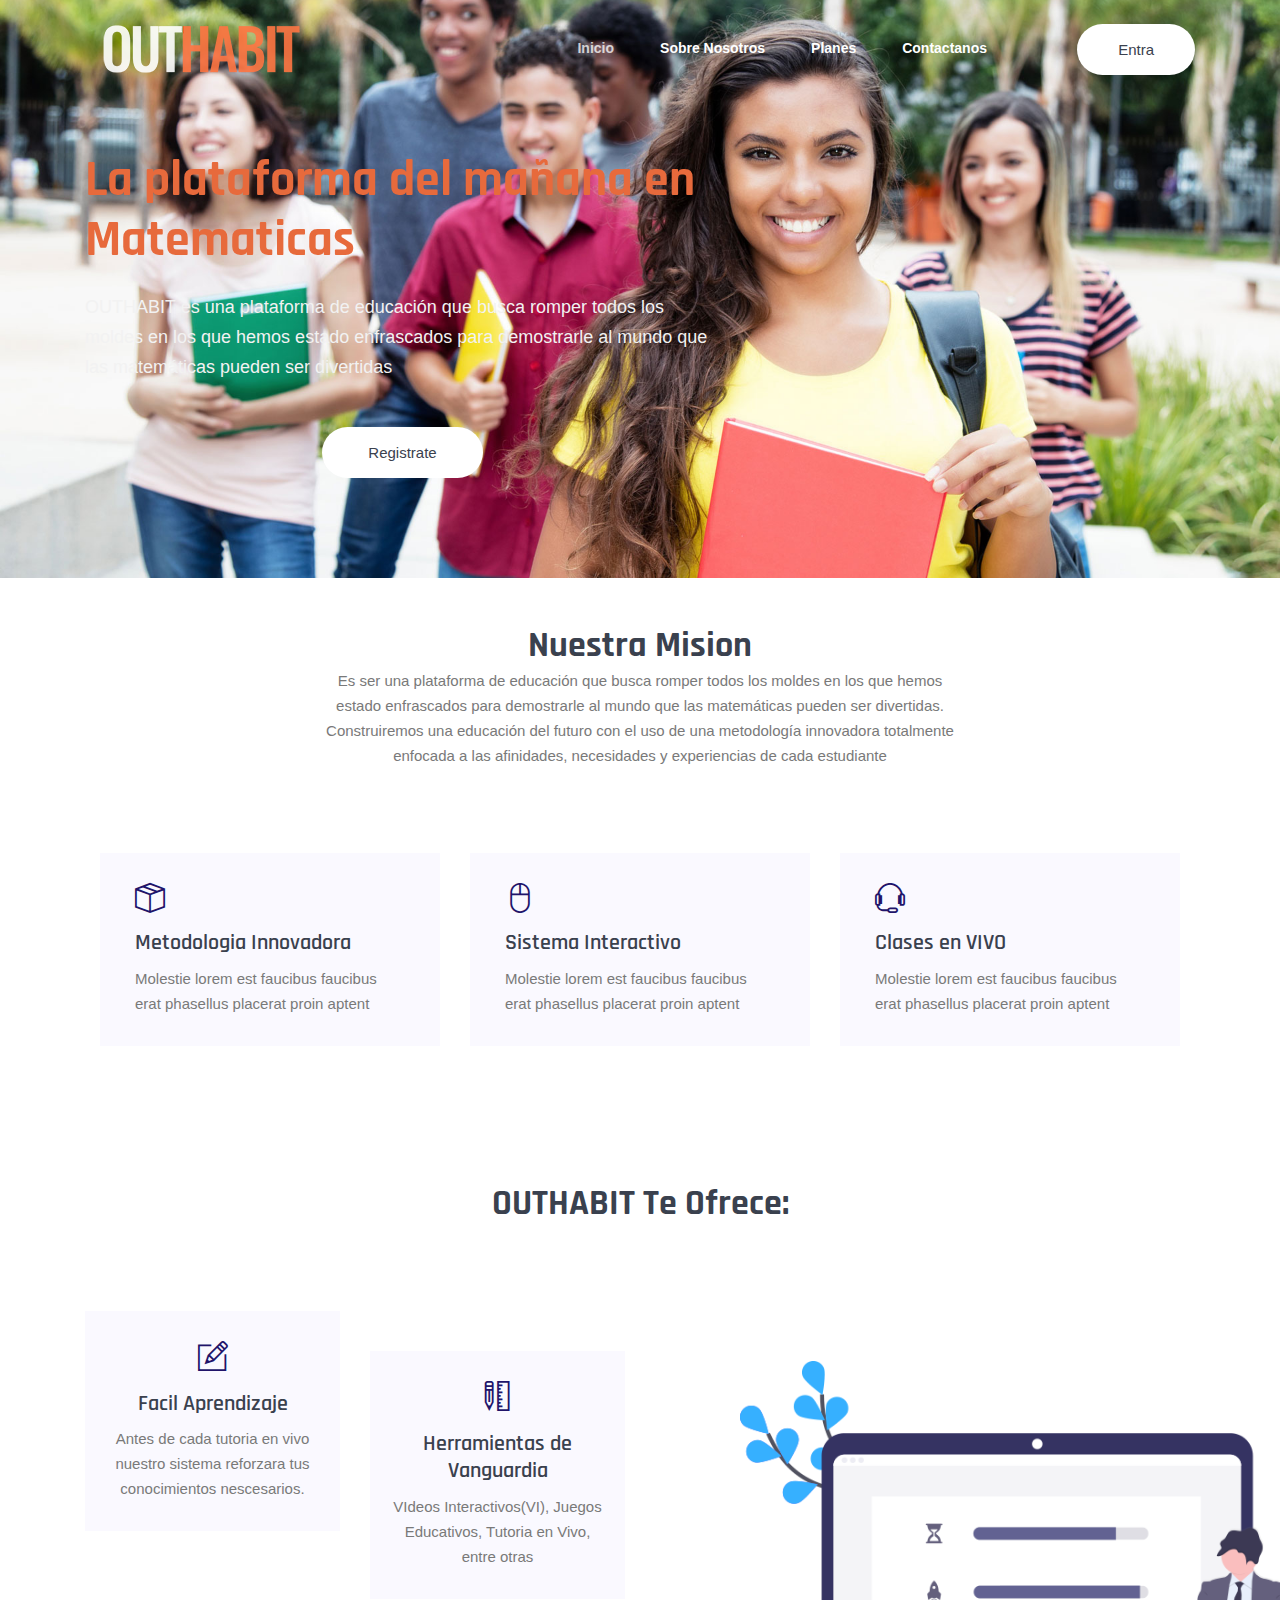
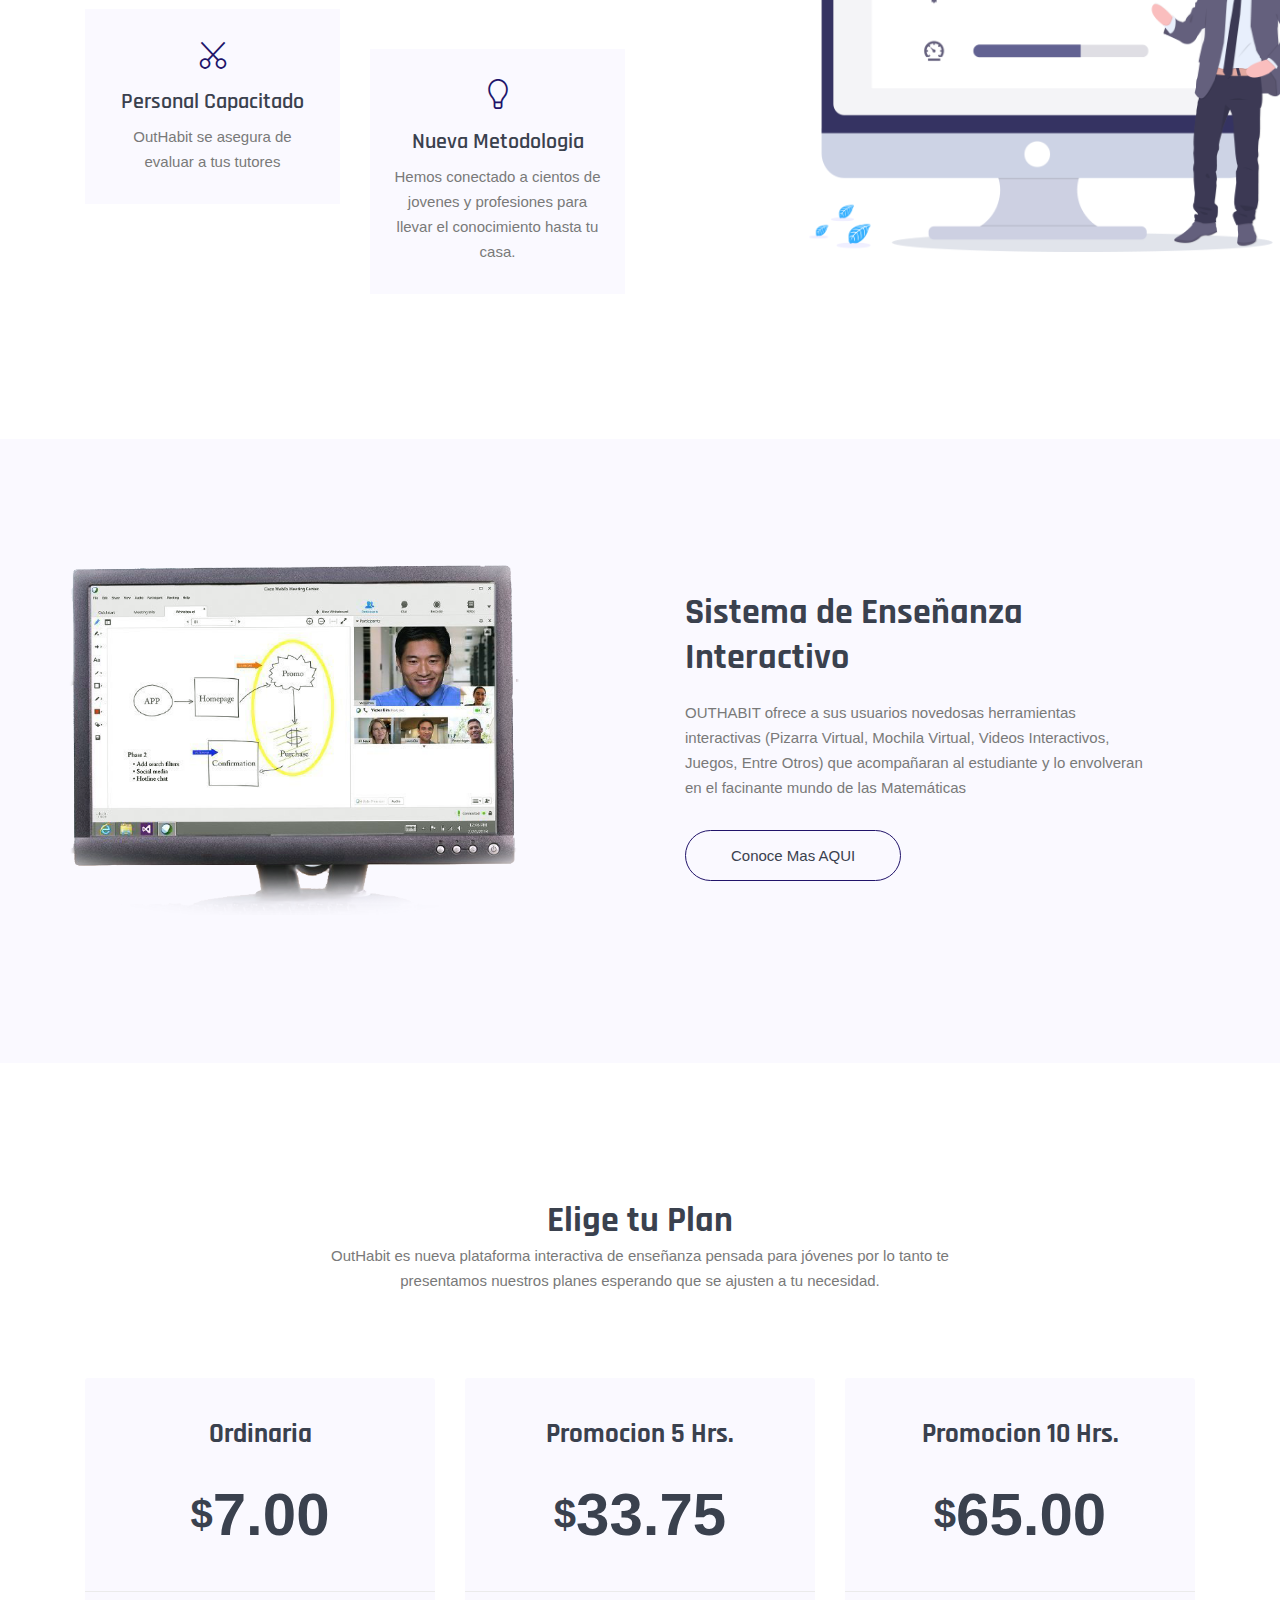
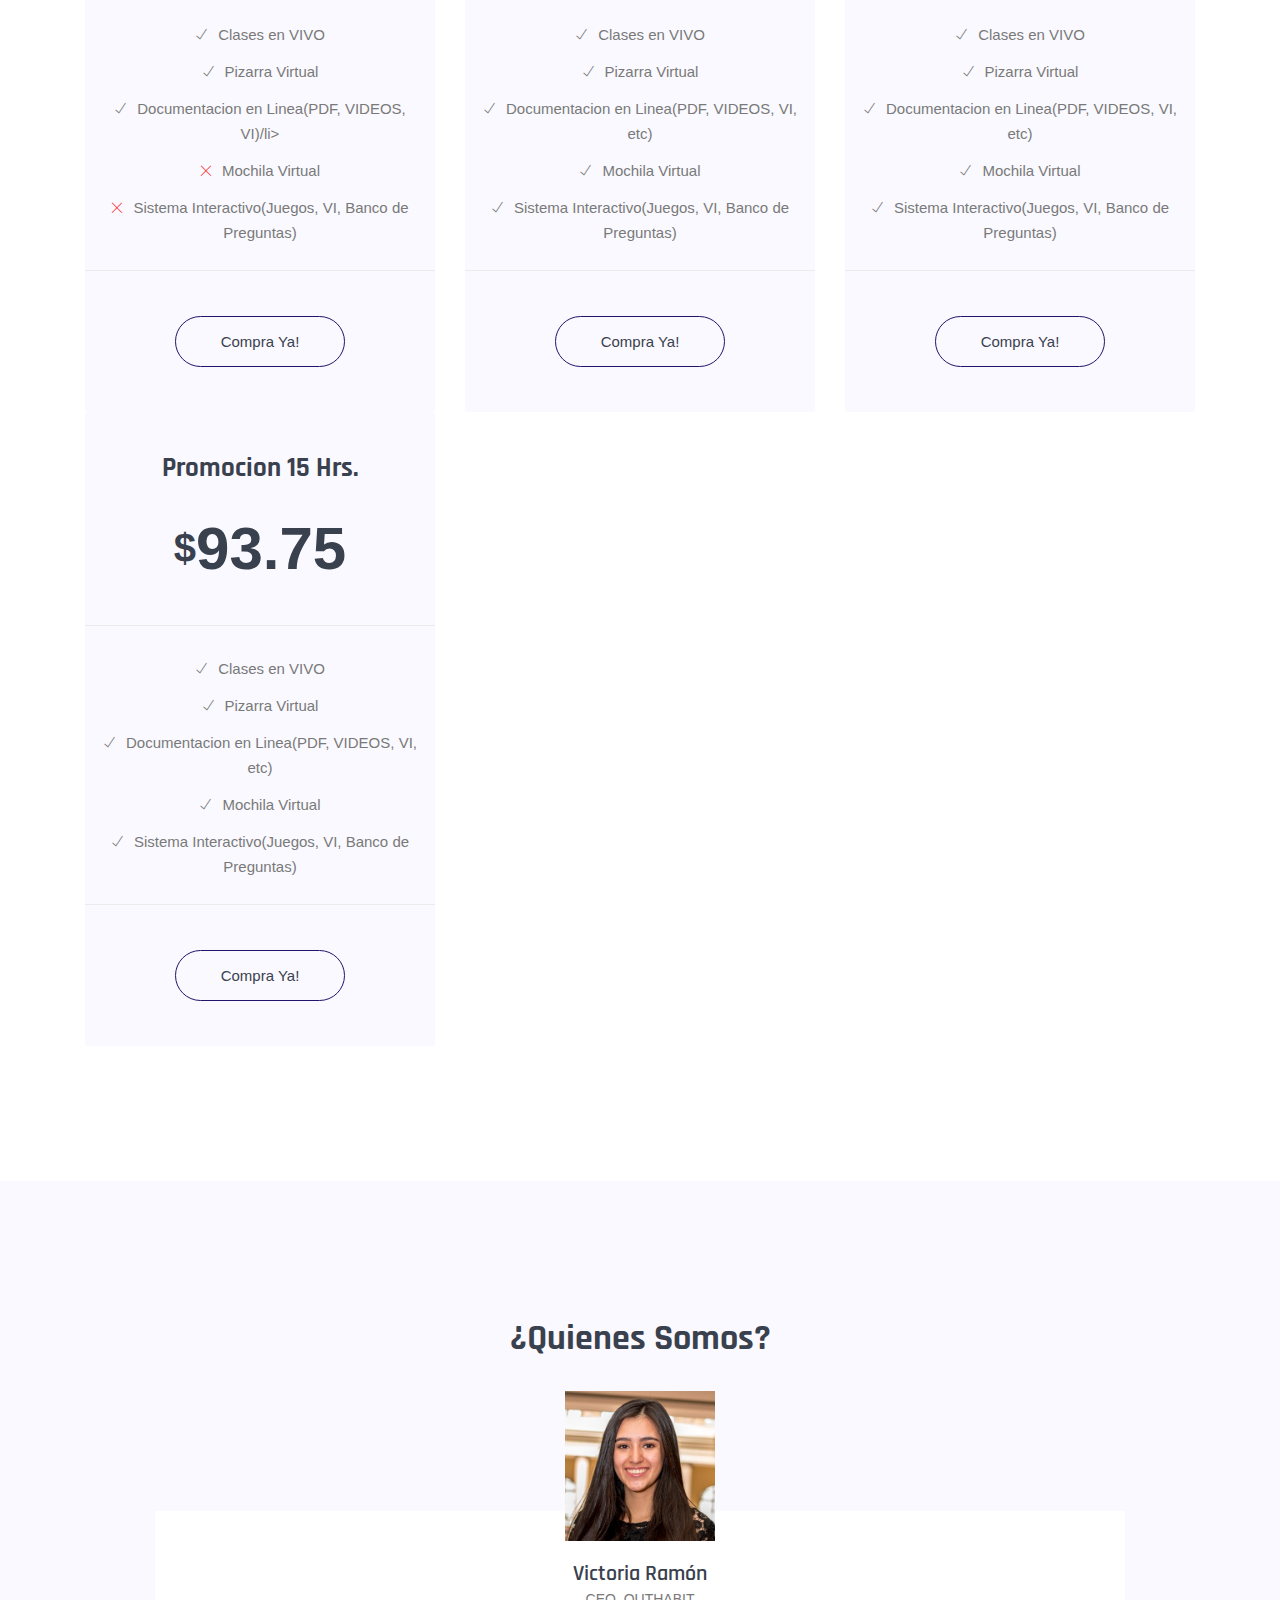
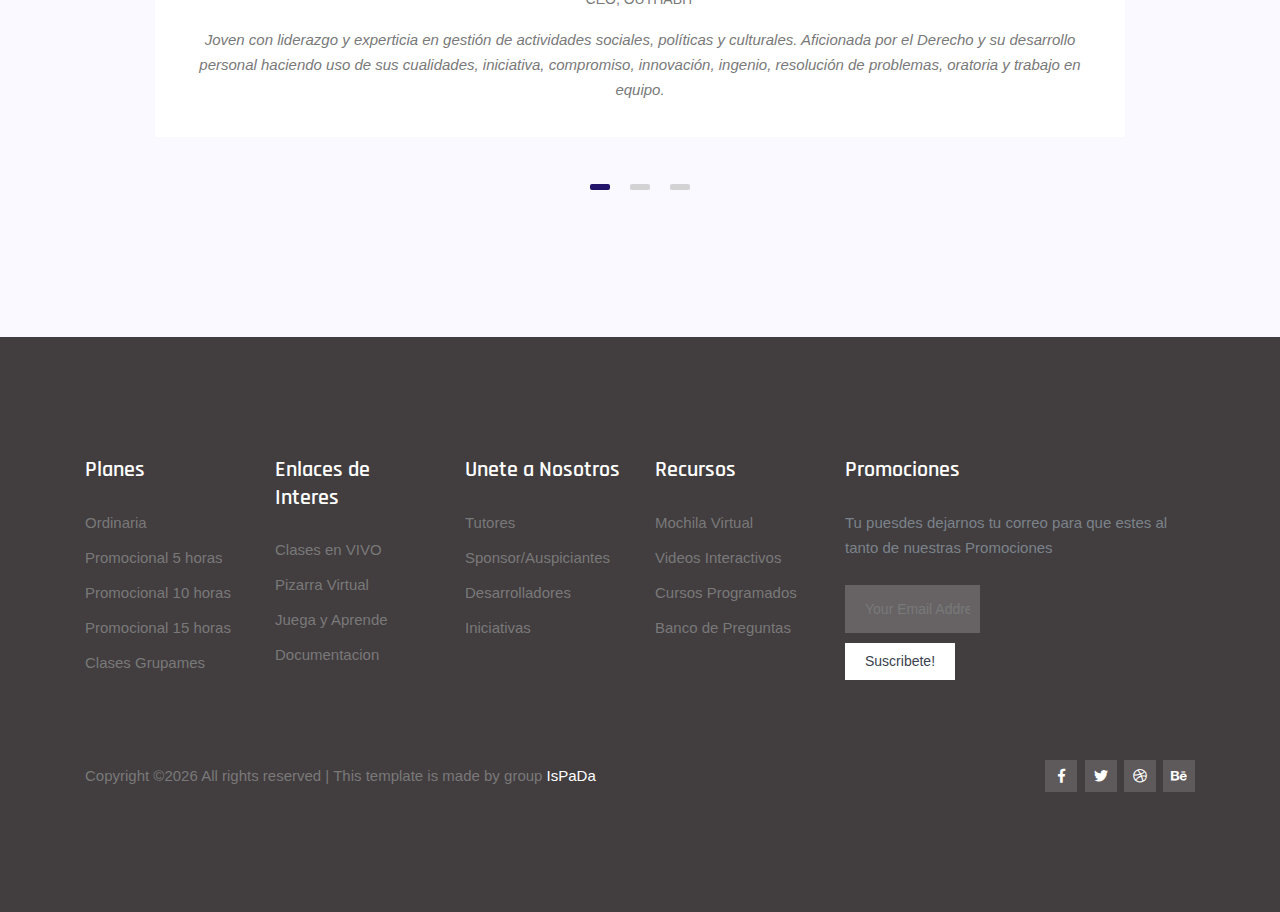
==== commit e1900906: "add" ====
--- a/index.html
+++ b/index.html
@@ -59,10 +59,10 @@
       <div class="container">
         <div class="row">
           <div class="col-lg-7">
-            <div class="hero-banner__content">
-              <h1 style="text-shadow: black 0.1em 0.1em 0.2em">La plataforma del mañana en Matematicas</h1>
-              <p style= "white; text-shadow: black 0.1em 0.1em 0.2em">OUTHABIT es una plataforma de educación que busca romper todos los moldes en los que hemos estado enfrascados para demostrarle al mundo que las matemáticas pueden ser divertidas</p>
-              <a style="text-shadow: white 0.1em 0.1em 0.2em" class="button bg" href="sign up - student.html">Registrate</a>
+            <div class="hero-banner__content" >
+              <h1>La plataforma del mañana en Matematicas</h1>
+              <p>OUTHABIT es una plataforma de educación que busca romper todos los moldes en los que hemos estado enfrascados para demostrarle al mundo que las matemáticas pueden ser divertidas</p>
+              <a class="button bg" href="sign up - student.html">Registrate</a>
             </div>
           </div>
           <div class="col-lg-5 pt-5">
@@ -82,7 +82,7 @@
     <article>
     <section class="section-margin">
       <div class="container">
-        <div class="section-intro pb-85px text-center">
+        <div class="section-intro pb-85px text-center" style="margin-top: -90px;">
           <h2 class="section-intro__title">Nuestra Mision</h2>
           <p class="section-intro__subtitle">Es ser una plataforma de educación que busca romper todos los moldes en los que hemos estado enfrascados para demostrarle al mundo que las matemáticas pueden ser divertidas. Construiremos  una educación del futuro con el uso de una metodología innovadora totalmente enfocada  a las afinidades, necesidades  y experiencias  de cada estudiante</p>
         </div>
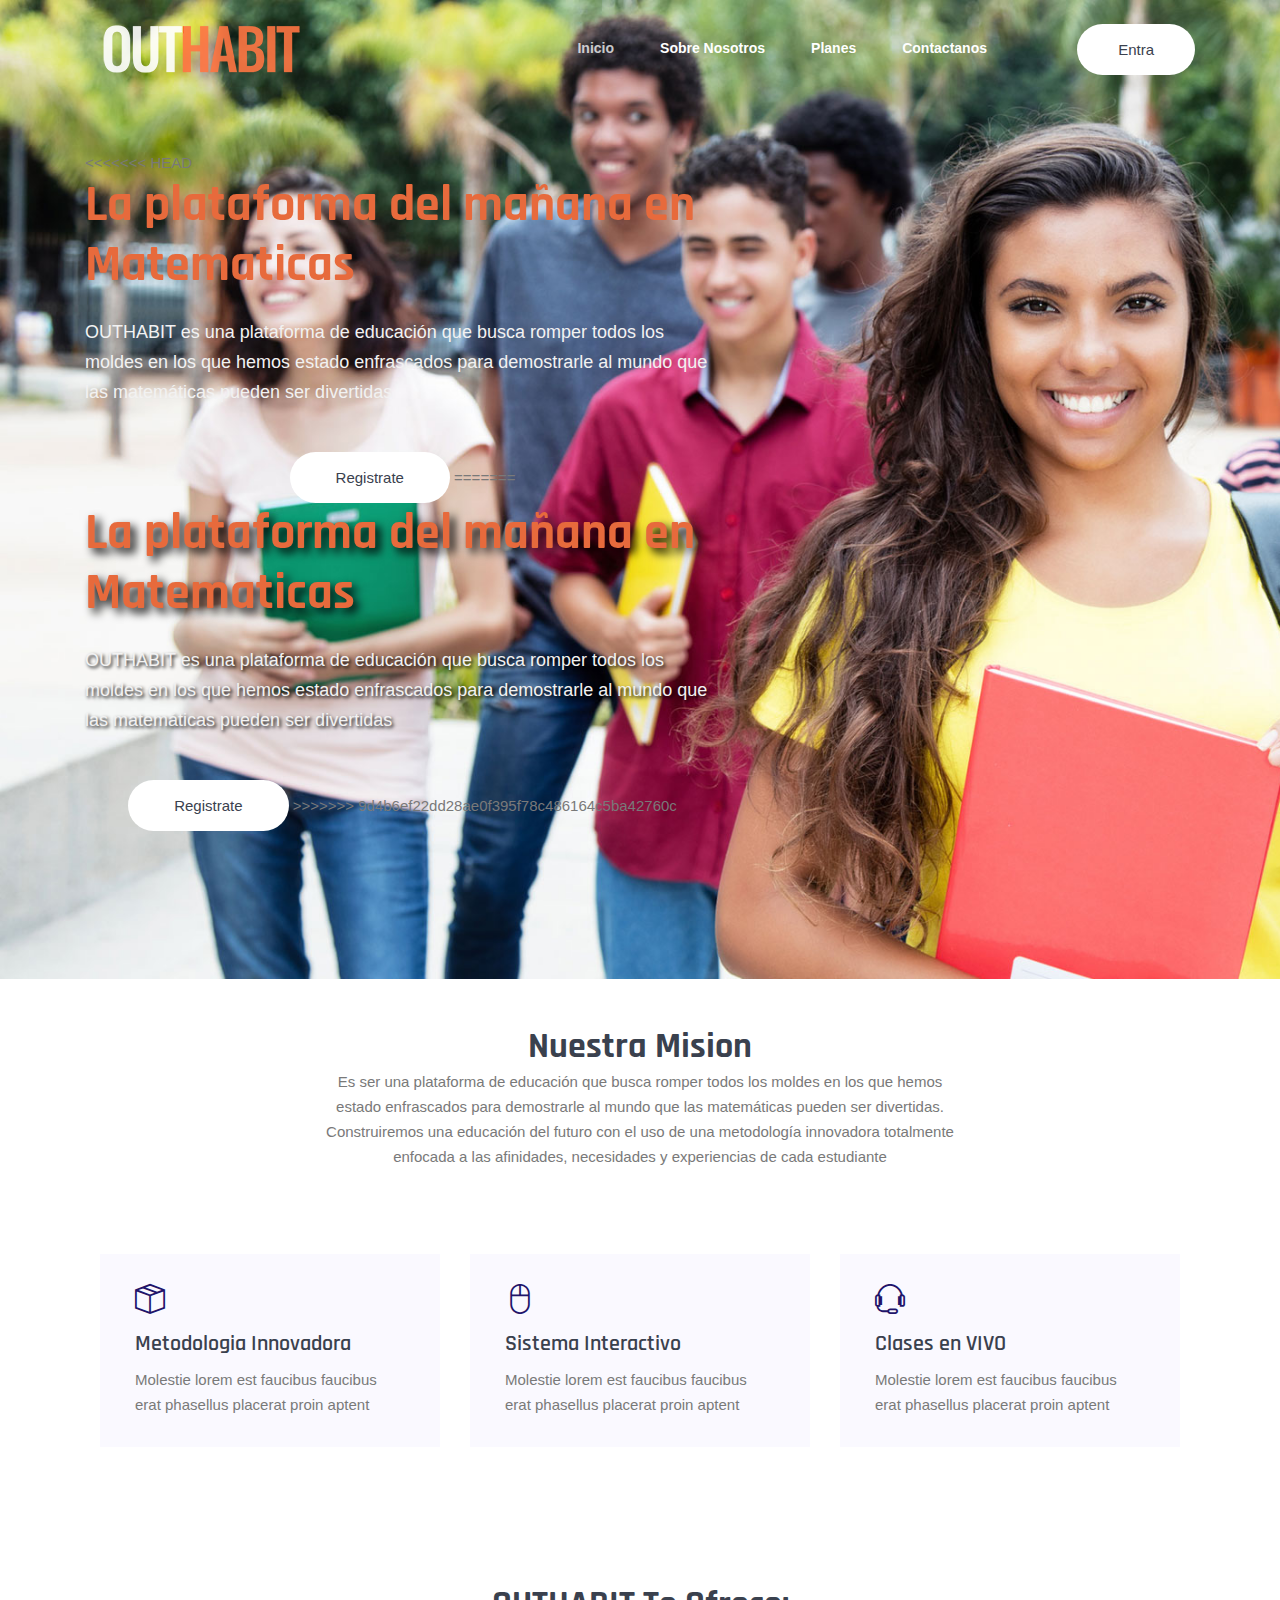
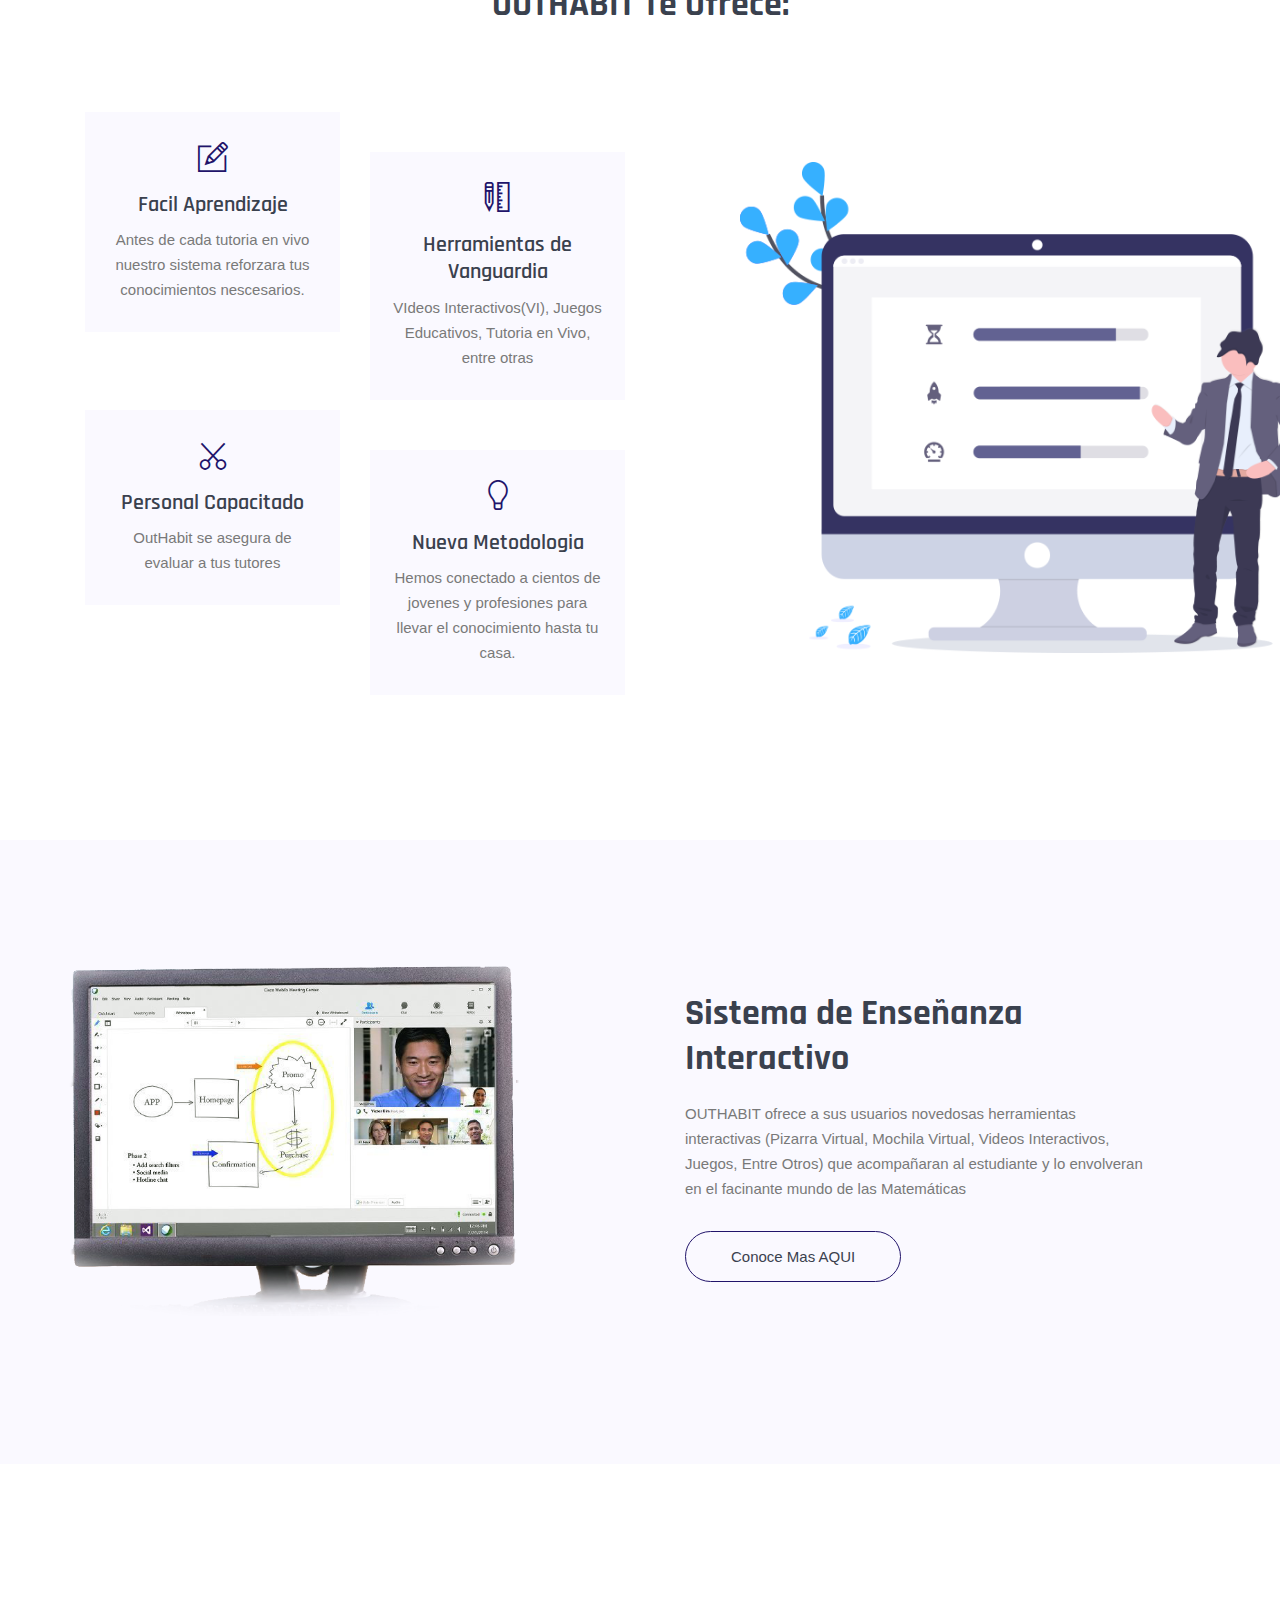
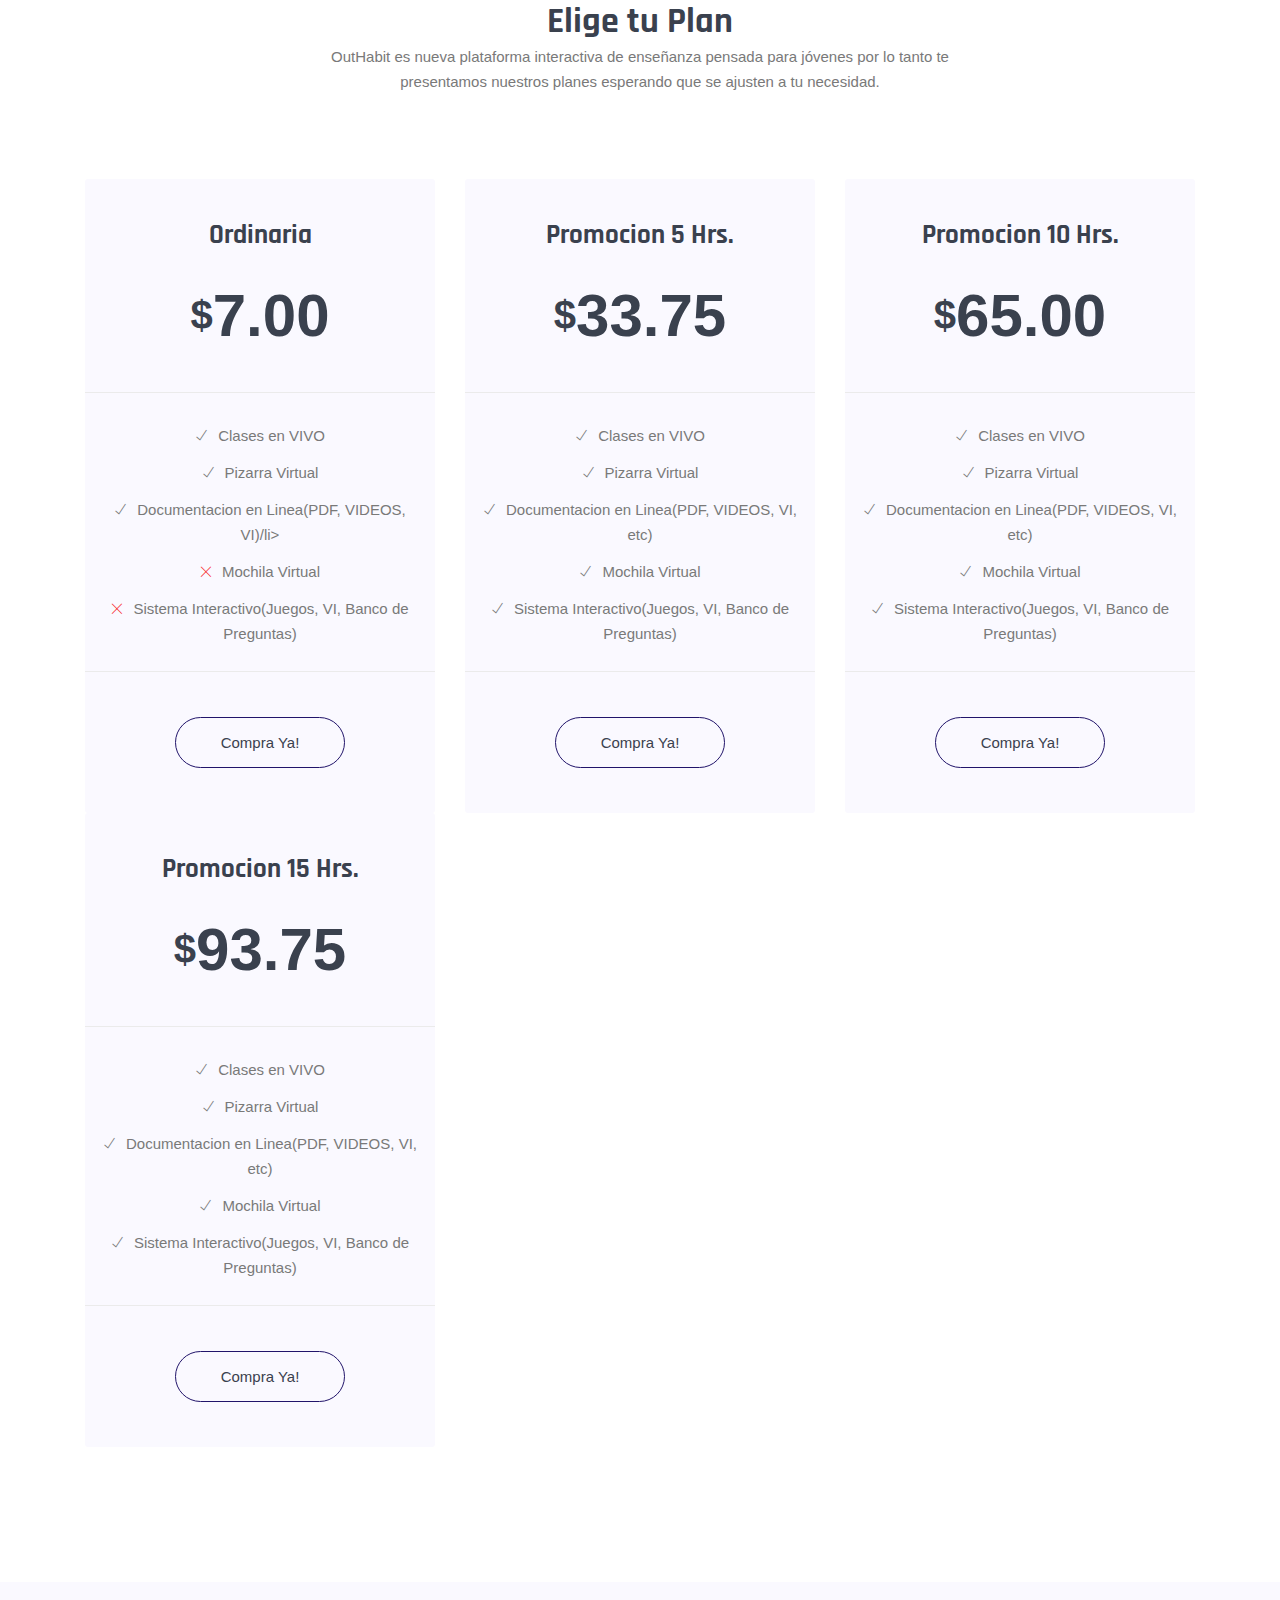
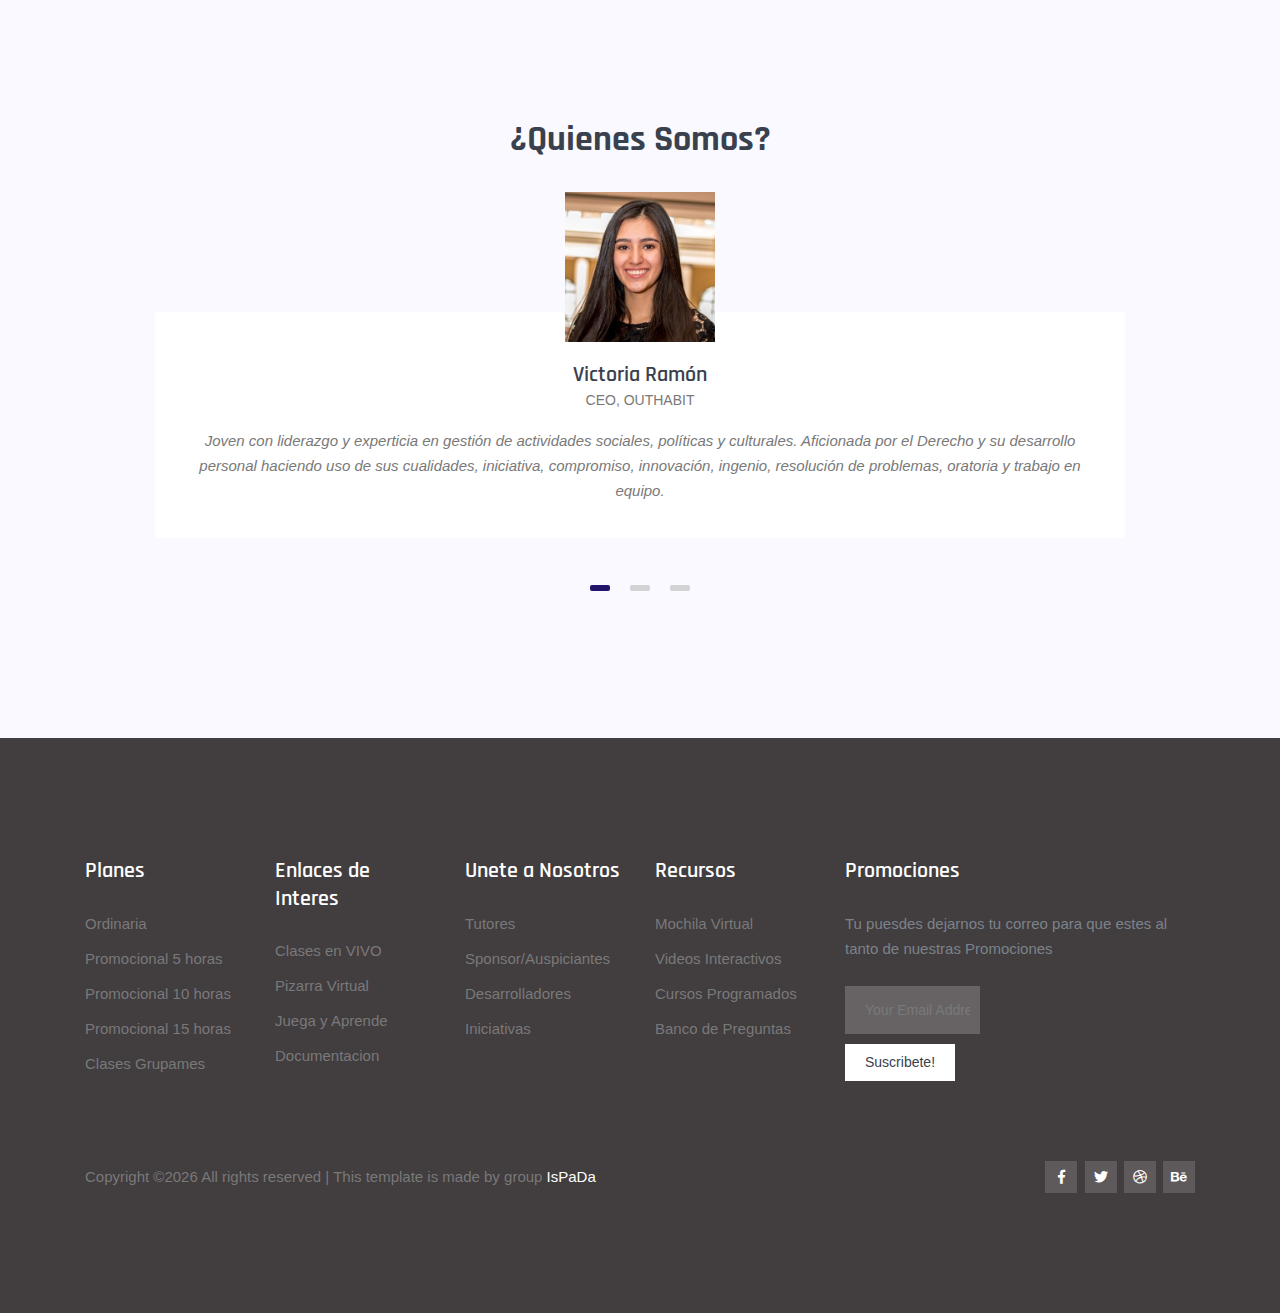
==== commit fbdb1439: "Agg" ====
--- a/index.html
+++ b/index.html
@@ -59,10 +59,17 @@
       <div class="container">
         <div class="row">
           <div class="col-lg-7">
+<<<<<<< HEAD
             <div class="hero-banner__content" >
               <h1>La plataforma del mañana en Matematicas</h1>
               <p>OUTHABIT es una plataforma de educación que busca romper todos los moldes en los que hemos estado enfrascados para demostrarle al mundo que las matemáticas pueden ser divertidas</p>
               <a class="button bg" href="sign up - student.html">Registrate</a>
+=======
+            <div class="hero-banner__content">
+              <h1 style="text-shadow: black 0.1em 0.1em 0.2em">La plataforma del mañana en Matematicas</h1>
+              <p style= "white; text-shadow: black 0.1em 0.1em 0.2em">OUTHABIT es una plataforma de educación que busca romper todos los moldes en los que hemos estado enfrascados para demostrarle al mundo que las matemáticas pueden ser divertidas</p>
+              <a style="text-shadow: white 0.1em 0.1em 0.2em" class="button bg" href="sign up - student.html">Registrate</a>
+>>>>>>> 9d4b6ef22dd28ae0f395f78c486164c5ba42760c
             </div>
           </div>
           <div class="col-lg-5 pt-5">
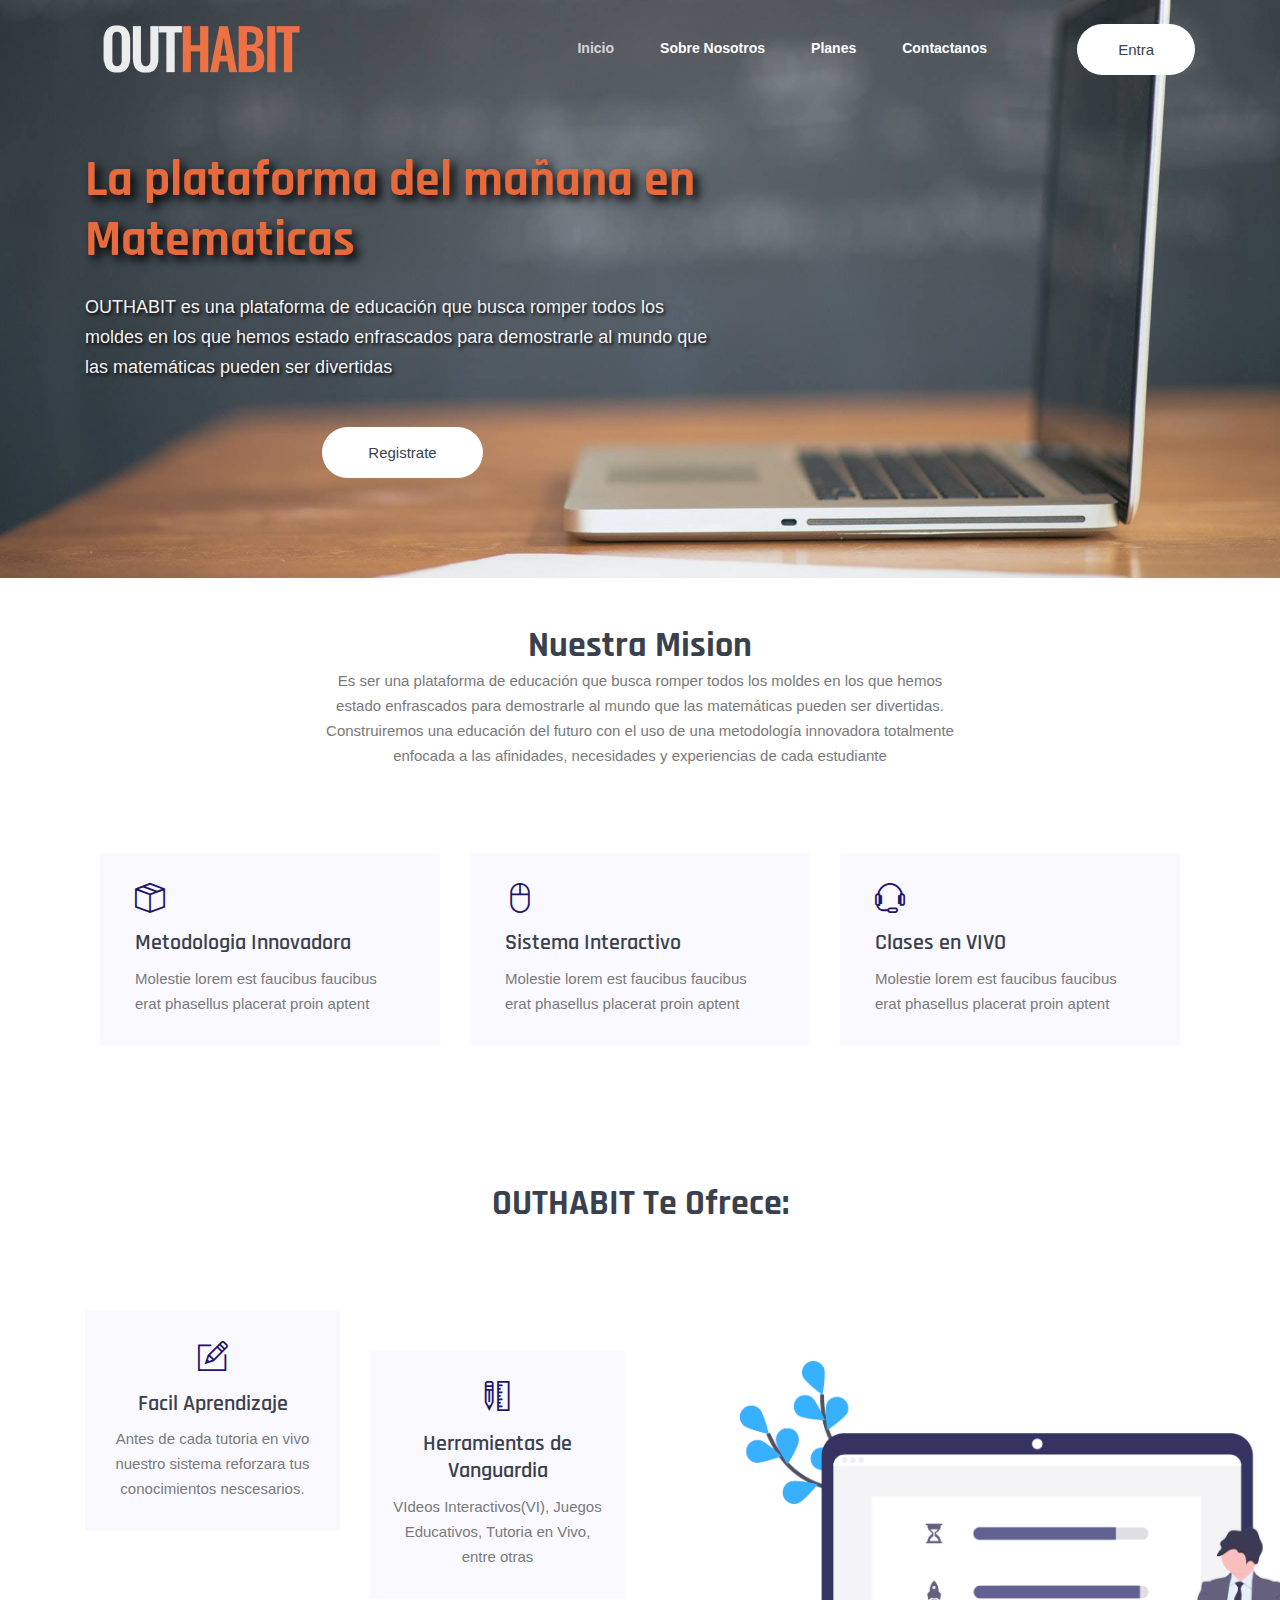
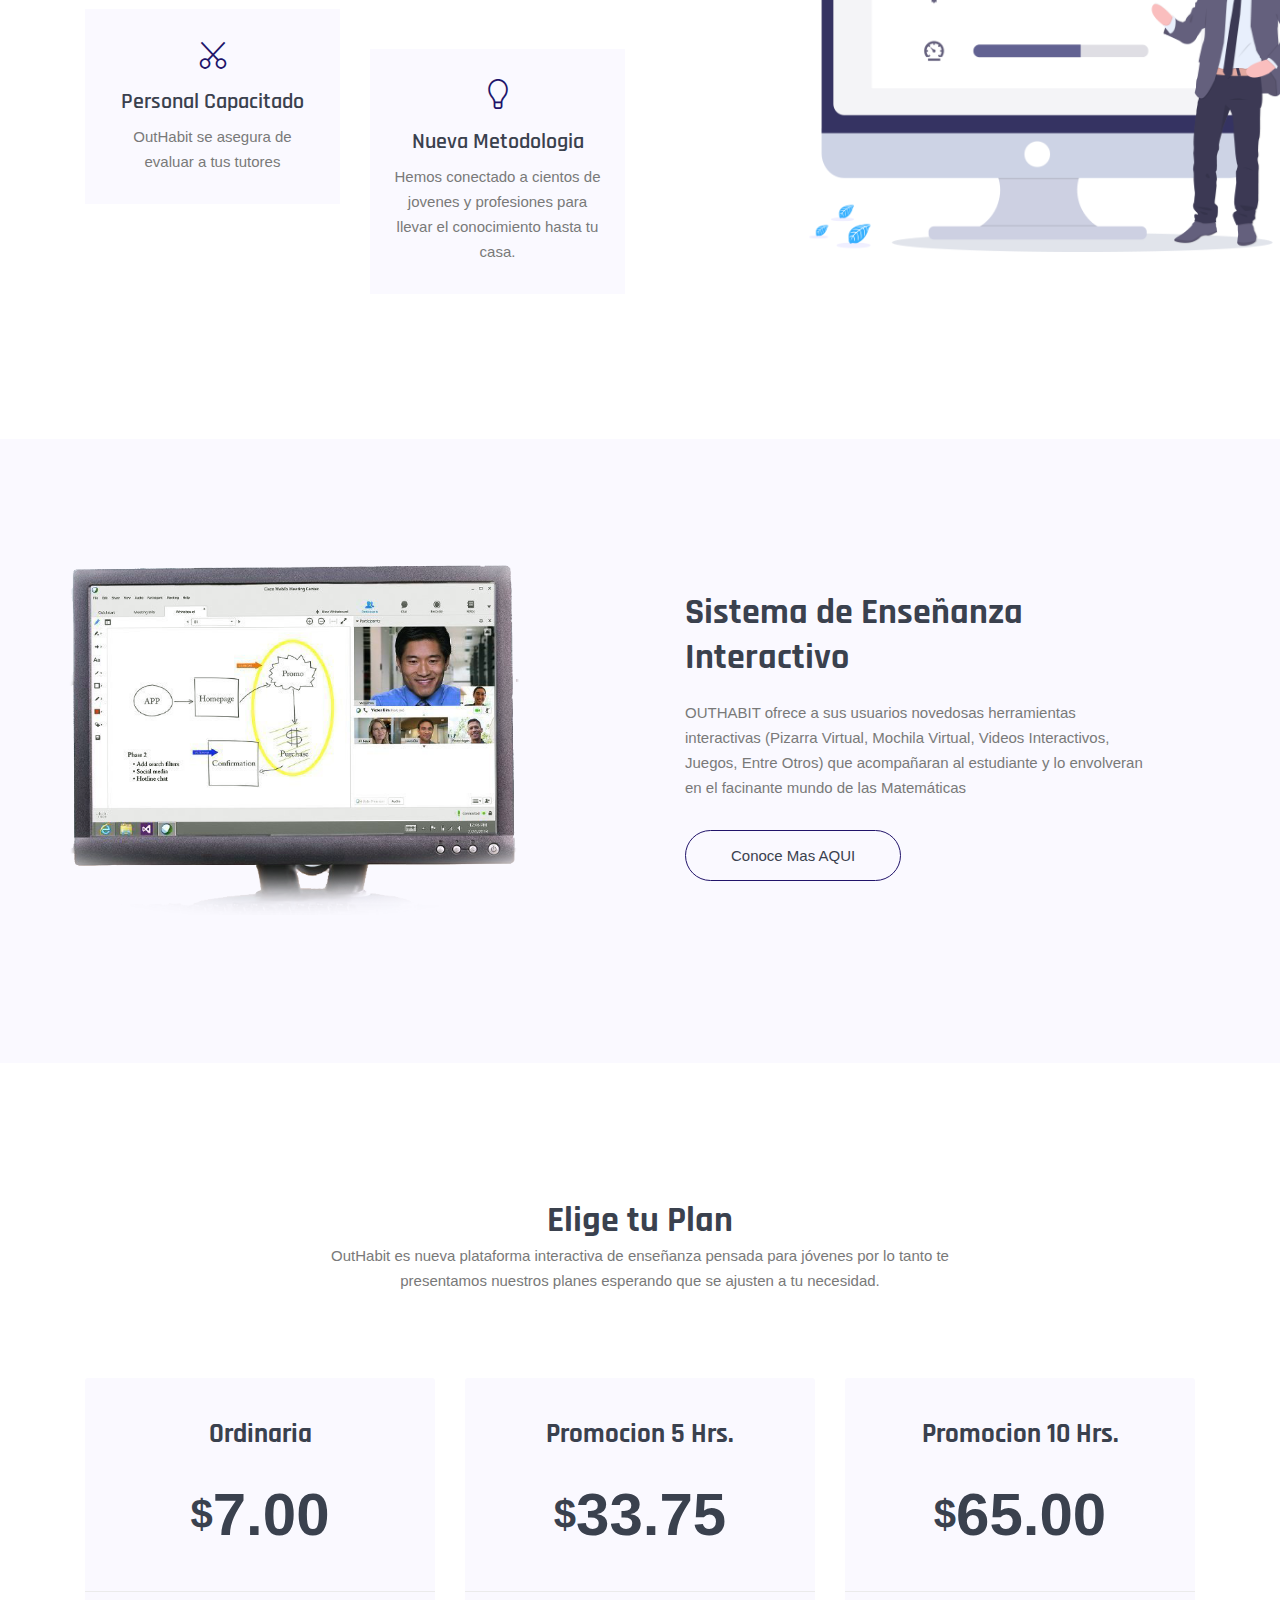
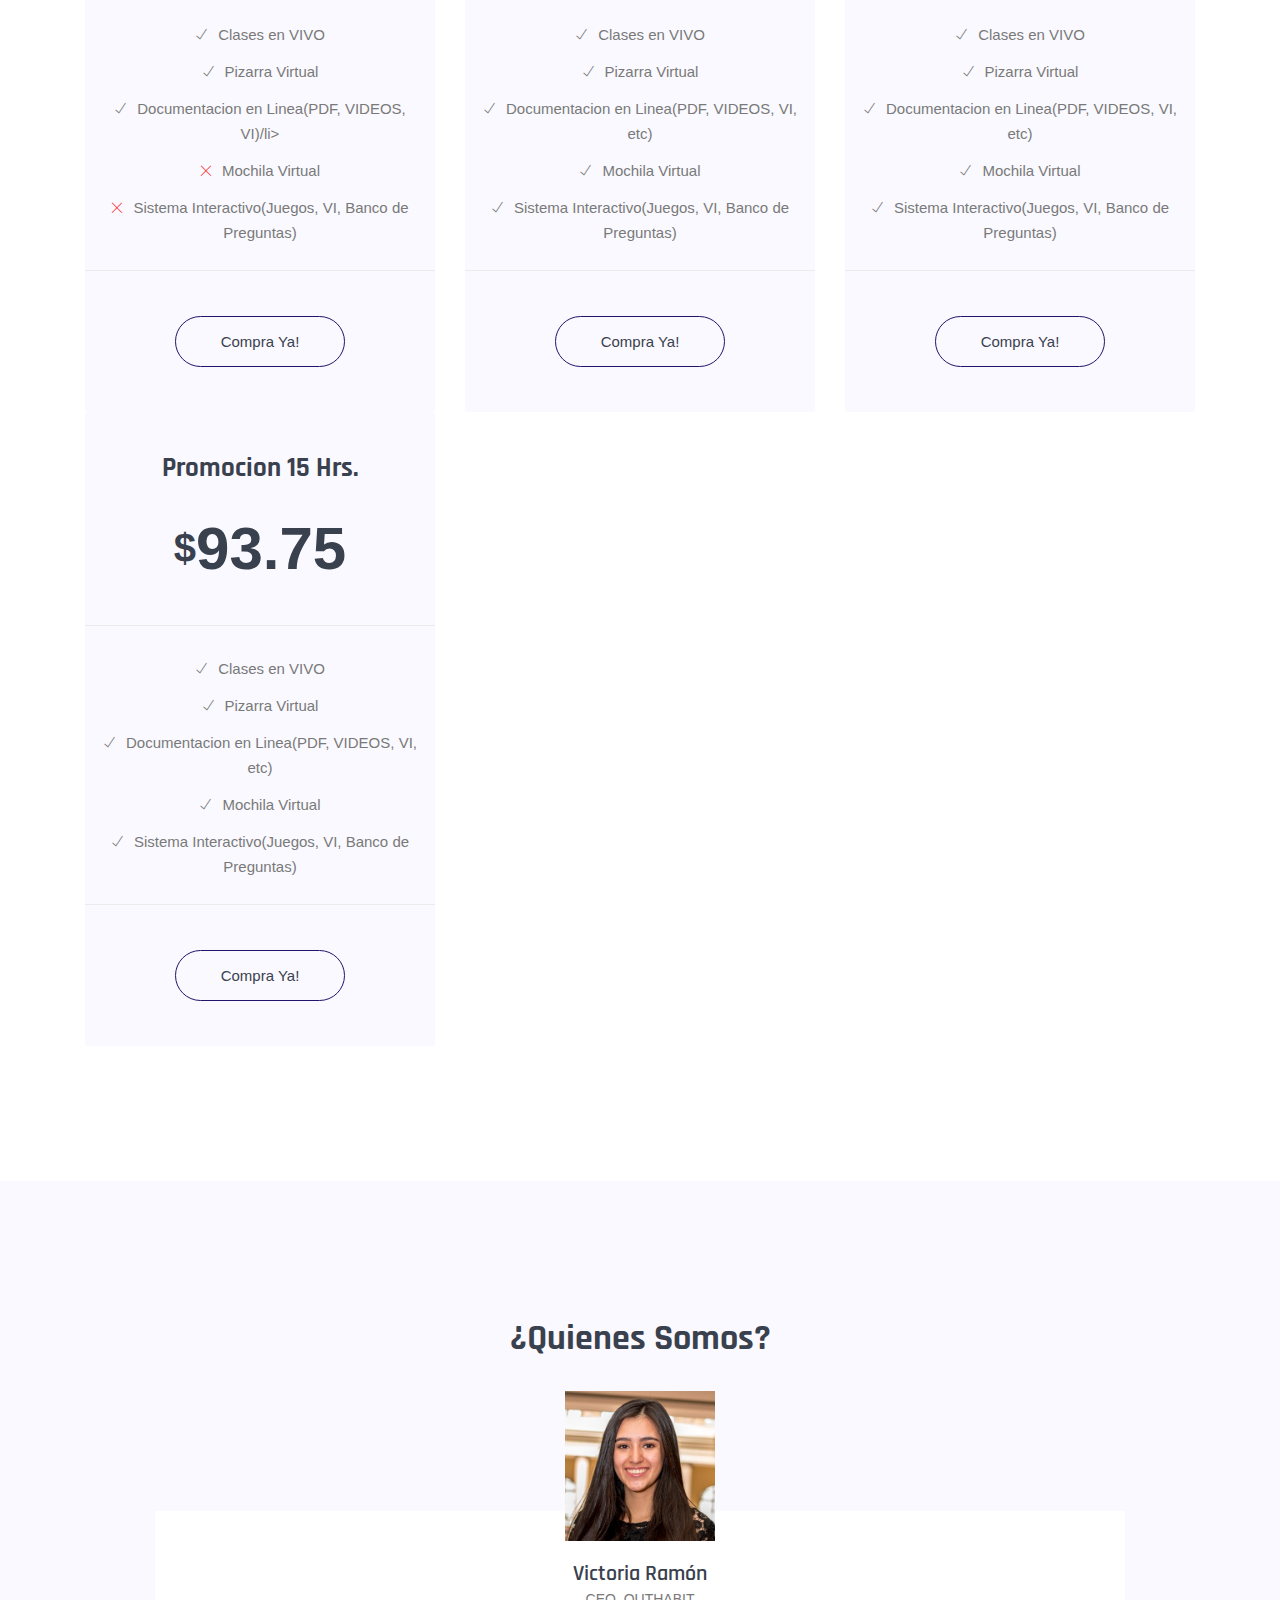
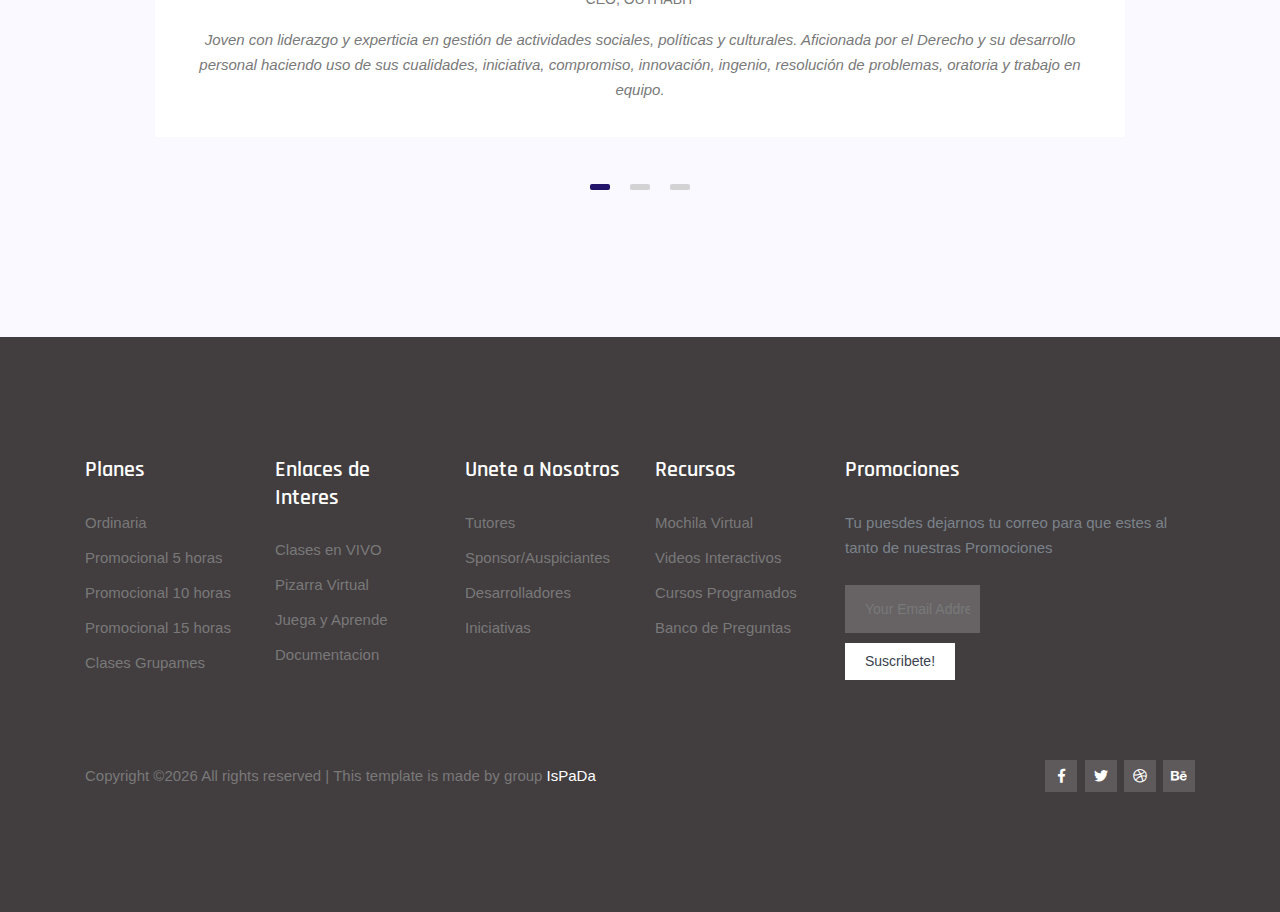
==== commit d1b85855: "Corriegieno merge y fondos" ====
--- a/index.html
+++ b/index.html
@@ -59,17 +59,10 @@
       <div class="container">
         <div class="row">
           <div class="col-lg-7">
-<<<<<<< HEAD
-            <div class="hero-banner__content" >
-              <h1>La plataforma del mañana en Matematicas</h1>
-              <p>OUTHABIT es una plataforma de educación que busca romper todos los moldes en los que hemos estado enfrascados para demostrarle al mundo que las matemáticas pueden ser divertidas</p>
-              <a class="button bg" href="sign up - student.html">Registrate</a>
-=======
             <div class="hero-banner__content">
               <h1 style="text-shadow: black 0.1em 0.1em 0.2em">La plataforma del mañana en Matematicas</h1>
               <p style= "white; text-shadow: black 0.1em 0.1em 0.2em">OUTHABIT es una plataforma de educación que busca romper todos los moldes en los que hemos estado enfrascados para demostrarle al mundo que las matemáticas pueden ser divertidas</p>
               <a style="text-shadow: white 0.1em 0.1em 0.2em" class="button bg" href="sign up - student.html">Registrate</a>
->>>>>>> 9d4b6ef22dd28ae0f395f78c486164c5ba42760c
             </div>
           </div>
           <div class="col-lg-5 pt-5">
--- a/css/index.css
+++ b/css/index.css
@@ -14,6 +14,6 @@
     left: 0;
     width: 100%;
     height: 100%;
-    background: url(../img/banner/img8.jpg) left center no-repeat;
+    background: url(../img/banner/img0.jpg) left center no-repeat;
     background-size: cover;
     z-index: -1;
